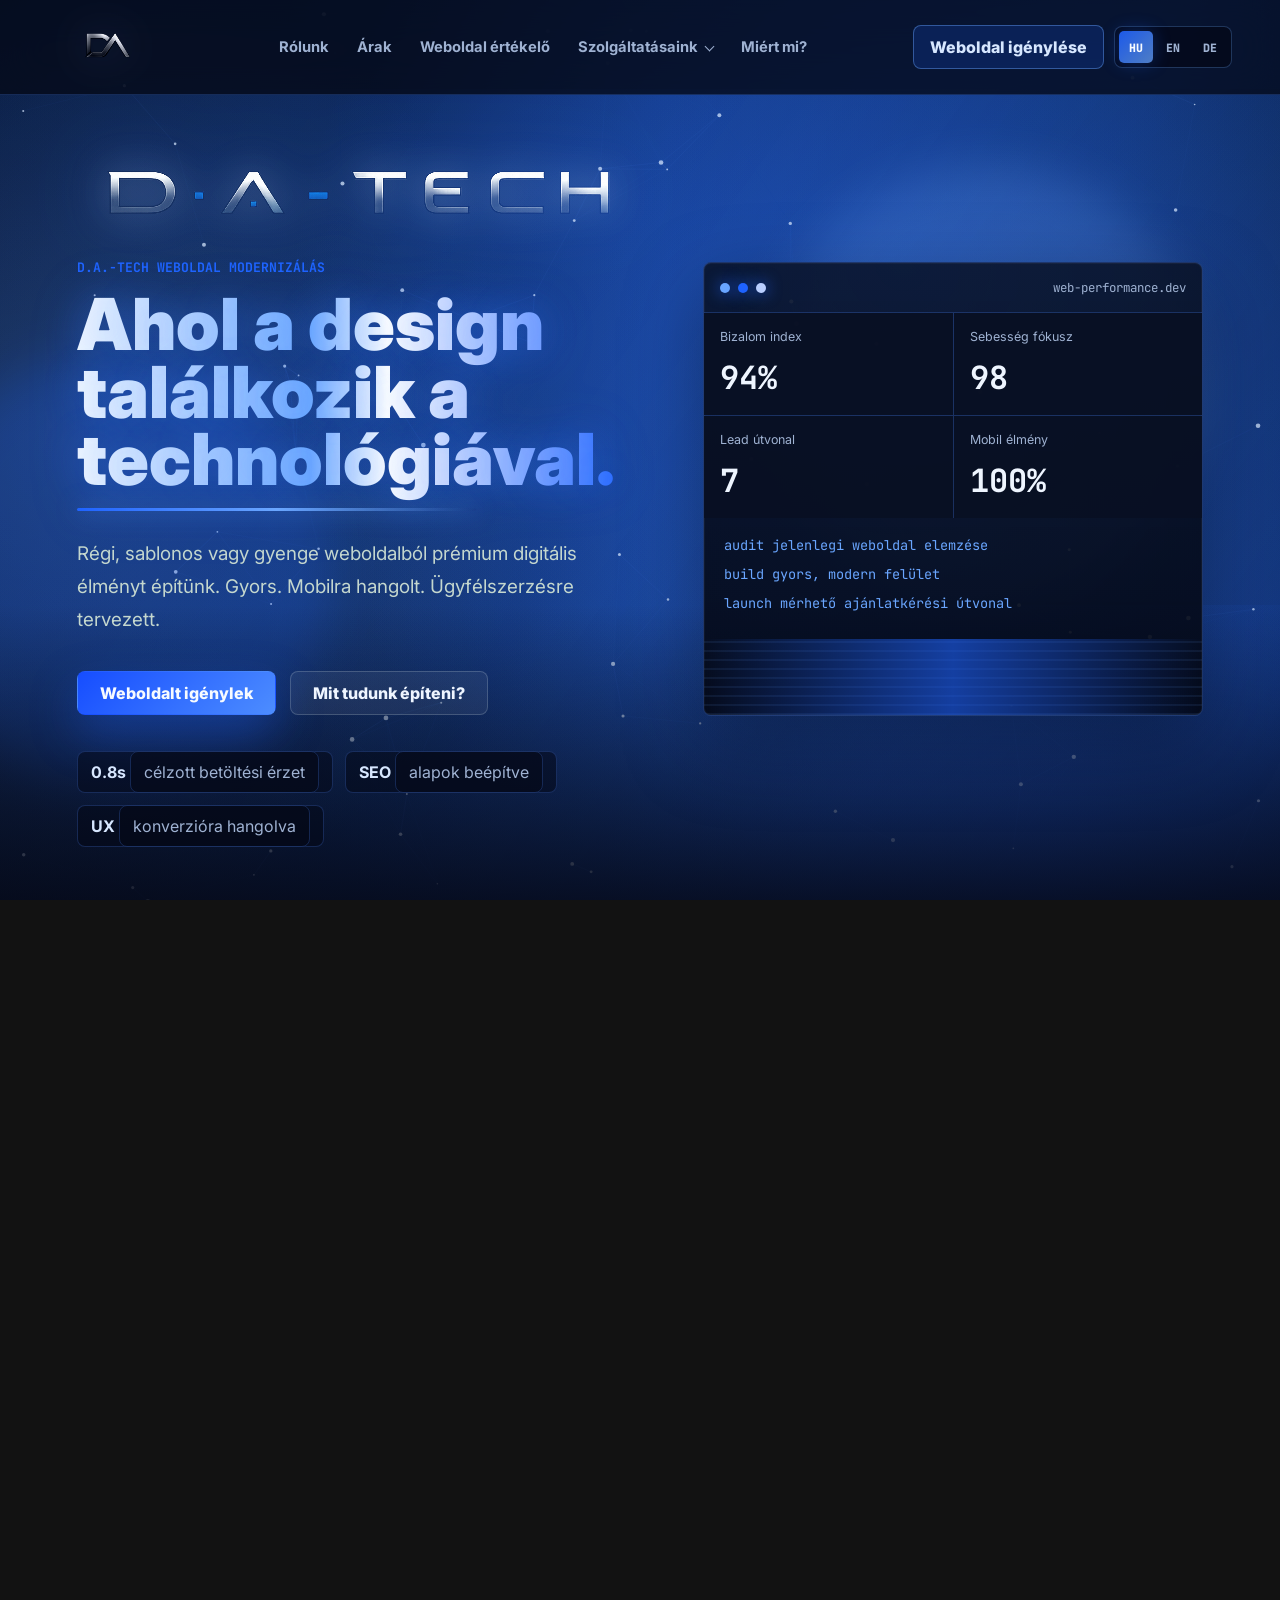
==== index.html @ 9eb587f0 "Reset mobile scroll after intro" ====
<!doctype html>
<html lang="hu">
  <head>
    <meta charset="utf-8">
    <meta name="viewport" content="width=device-width, initial-scale=1">
    <title>DA Tech | Modern weboldalak és weboldal modernizálás</title>
    <meta
      name="description"
      content="DA Tech modern, gyors és meggyőző weboldalakat készít cégeknek, akik több érdeklődőt, jobb megjelenést és erősebb online bizalmat szeretnének."
    >
    <link rel="icon" type="image/png" sizes="256x256" href="assets/favicon-256.png?v=cinematic-intro-94">
    <link rel="shortcut icon" type="image/png" href="assets/favicon-256.png?v=cinematic-intro-94">
    <link rel="apple-touch-icon" href="assets/apple-touch-icon.png?v=cinematic-intro-94">
    <meta property="og:title" content="D.A.-Tech | Modern weboldalak">
    <meta property="og:description" content="Modern weboldalak és weboldal-modernizálás cégeknek, akik több ügyfelet akarnak az első benyomásból.">
    <meta property="og:image" content="https://da-technology.eu/assets/da-tech-wordmark-wide.png">
    <meta property="og:type" content="website">
    <meta property="og:url" content="https://da-technology.eu/">
    <meta name="twitter:card" content="summary_large_image">
    <meta name="twitter:title" content="D.A.-Tech | Modern weboldalak">
    <meta name="twitter:description" content="Modern weboldalak és weboldal-modernizálás cégeknek, akik több ügyfelet akarnak az első benyomásból.">
    <meta name="twitter:image" content="https://da-technology.eu/assets/da-tech-wordmark-wide.png">
    <link rel="canonical" href="https://da-technology.eu/">
    <link rel="alternate" hreflang="hu" href="https://da-technology.eu/">
    <link rel="alternate" hreflang="en" href="https://da-technology.eu/">
    <link rel="alternate" hreflang="de" href="https://da-technology.eu/">
    <meta name="theme-color" content="#050816">
    <link rel="preload" as="image" href="assets/da-tech-logo-nav.png">
    <link rel="preload" as="image" href="assets/da-tech-wordmark-cropped.png">
    <script type="application/ld+json">
      {
        "@context": "https://schema.org",
        "@type": "ProfessionalService",
        "name": "D.A.-Tech",
        "legalName": "D. A.-Tech 2003 Kereskedelmi és Szolgáltató Korlátolt Felelősségű Társaság",
        "alternateName": "D. A.-Tech 2003 Kft.",
        "url": "https://da-technology.eu/",
        "logo": "https://da-technology.eu/assets/da-tech-wordmark-wide.png",
        "image": "https://da-technology.eu/assets/da-tech-wordmark-wide.png",
        "foundingDate": "2003",
        "taxID": "13192093-2-08",
        "address": {
          "@type": "PostalAddress",
          "streetAddress": "Kálvária utca 1-3.",
          "postalCode": "9024",
          "addressLocality": "Győr",
          "addressCountry": "HU"
        },
        "areaServed": ["Hungary", "Germany", "European Union"],
        "email": "hello@da-technology.eu",
        "description": "Modern weboldal készítés, weboldal modernizálás és konverzióra hangolt digitális felületek.",
        "sameAs": ["https://github.com/Androw96/DA-Tech"]
      }
    </script>
    <script>
      (() => {
        try {
          if ("scrollRestoration" in window.history) {
            window.history.scrollRestoration = "manual";
          }
          const params = new URLSearchParams(window.location.search);
          const shouldSkipIntro = params.has("skipIntro")
            || window.location.hash === "#top"
            || window.sessionStorage.getItem("daTechIntroSeen") === "1";

          if (shouldSkipIntro) {
            document.documentElement.classList.add("skip-intro");
            window.sessionStorage.setItem("daTechIntroSeen", "1");
          } else {
            document.documentElement.classList.add("intro-pending");
            window.sessionStorage.setItem("daTechIntroSeen", "1");
            window.scrollTo(0, 0);
          }
        } catch {
          document.documentElement.classList.add("skip-intro");
        }
      })();
    </script>
    <link rel="preconnect" href="https://fonts.googleapis.com">
    <link rel="preconnect" href="https://fonts.gstatic.com" crossorigin>
    <link href="https://fonts.googleapis.com/css2?family=Inter:wght@400;500;600;700;800;900&family=JetBrains+Mono:wght@500;700&display=swap" rel="stylesheet">
    <link rel="stylesheet" href="styles.css?v=cinematic-intro-94">
  </head>
  <body class="home-page">
    <div class="noise" aria-hidden="true"></div>
    <section class="pre-index-intro" aria-label="DA Tech weboldal modernizálás intro">
      <div class="intro-showcase pre-index-card" aria-label="Basic WordPress oldal futurisztikus weboldallá alakul">
        <div class="intro-copy">
          <span>Pre-index: weboldal modernizálás élőben</span>
          <strong>Basic WordPress sablonból futurisztikus, ügyfélszerző DA Tech oldal.</strong>
        </div>
        <div class="transform-demo intro-transform">
          <div class="transform-labels">
            <span>Basic WordPress sablon</span>
            <span>Futurisztikus DA Tech oldal</span>
          </div>
          <div class="site-morph intro-morph">
            <div class="mock-site template-before" aria-hidden="true">
              <div class="mock-browser">
                <span></span><span></span><span></span>
              </div>
              <div class="wp-logo"></div>
              <div class="wp-menu">
                <span></span><span></span><span></span><span></span>
              </div>
              <div class="wp-hero"></div>
              <div class="wp-modernize-copy">Modernize your Website!</div>
              <div class="wp-title"></div>
              <div class="wp-copy short"></div>
              <div class="wp-copy"></div>
              <div class="wp-grid">
                <span></span><span></span><span></span>
              </div>
              <div class="wp-sidebar"></div>
            </div>
            <div class="mock-site template-after" aria-hidden="true">
              <div class="mock-browser">
                <span></span><span></span><span></span>
              </div>
              <div class="with-da-tech">With</div>
              <img class="transformed-wordmark" src="assets/da-tech-wordmark-cropped.png" width="1040" height="190" alt="" decoding="async">
              <div class="modern-nav"></div>
              <div class="modern-hero">
                <span></span>
                <strong></strong>
                <em></em>
              </div>
              <div class="modern-orb"></div>
              <div class="modern-card card-a"></div>
              <div class="modern-card card-b"></div>
              <div class="modern-card card-c"></div>
              <div class="modern-grid-lines"></div>
            </div>
            <div class="morph-sweep" aria-hidden="true"></div>
          </div>
        </div>
      </div>
    </section>
    <header class="site-header">
      <a class="brand" href="index.html?skipIntro=1" aria-label="DA Tech kezdőlap">
        <img class="brand-logo" src="assets/da-tech-logo-nav.png" width="256" height="256" alt="DA Tech" fetchpriority="high" decoding="async">
      </a>
      <button class="mobile-menu-toggle" type="button" aria-label="Menü megnyitása" aria-expanded="false">
        <span></span>
        <span></span>
        <span></span>
      </button>
      <nav class="nav" aria-label="Fő navigáció">
        <a href="about.html" data-i18n="nav.about">Rólunk</a>
        <a href="prices.html" data-i18n="nav.prices">Árak</a><a href="audit.html" data-i18n="nav.audit">Weboldal értékelő</a>
        <div class="nav-menu">
          <button class="nav-menu-button" type="button" data-i18n="nav.methods">Szolgáltatásaink</button>
          <div class="nav-dropdown">
            <a href="weboldal-keszites.html" data-i18n="nav.methodBuild">Weboldal készítés</a>
            <a href="weboldal-modernizalas.html" data-i18n="nav.methodExtravagant">Weboldal modernizálás</a>
            <a href="extra-megoldasok.html" data-i18n="nav.methodProcess">Extravagáns megoldások</a>
          </div>
        </div>
        <a href="why-us.html" data-i18n="nav.why">Miért mi?</a>
      </nav>
      <div class="header-actions">
        <a class="nav-cta" href="contact.html" data-i18n="nav.cta">Weboldal igénylése</a>
        <div class="language-switcher" aria-label="Nyelv választás">
          <button class="lang-option active" type="button" data-lang="hu">HU</button>
          <button class="lang-option" type="button" data-lang="en">EN</button>
          <button class="lang-option" type="button" data-lang="de">DE</button>
        </div>
      </div>
    </header>

    <main id="top">
      <section class="hero" aria-labelledby="hero-title">
        <canvas id="heroCanvas" aria-hidden="true"></canvas>
        <div class="hero-glow hero-glow-one" aria-hidden="true"></div>
        <div class="hero-glow hero-glow-two" aria-hidden="true"></div>
        <div class="hero-content">
          <img class="home-wordmark" src="assets/da-tech-wordmark-cropped.png" width="1040" height="190" alt="D.A.-Tech" fetchpriority="high" decoding="async">
          <p class="eyebrow" data-i18n="hero.eyebrow">D.A.-Tech weboldal modernizálás</p>
          <h1 id="hero-title" class="home-slogan" data-i18n="hero.title">Ahol a design találkozik a technológiával.</h1>
          <p class="hero-lead" data-i18n="hero.lead">
            Régi, sablonos vagy gyenge weboldalból prémium digitális élményt építünk. Gyors. Mobilra hangolt. Ügyfélszerzésre tervezett.
          </p>
          <div class="hero-actions">
            <a class="button button-primary" href="contact.html" data-i18n="hero.primary">Weboldalt igénylek</a>
            <a class="button button-secondary" href="services.html" data-i18n="hero.secondary">Mit tudunk építeni?</a>
          </div>
          <div class="signal-row" aria-label="DA Tech fő előnyei">
            <span><strong>0.8s</strong> <span data-i18n="hero.signalSpeed">célzott betöltési érzet</span></span>
            <span><strong>SEO</strong> <span data-i18n="hero.signalSeo">alapok beépítve</span></span>
            <span><strong>UX</strong> <span data-i18n="hero.signalUx">konverzióra hangolva</span></span>
          </div>
        </div>
        <aside class="hero-panel" aria-label="DA Tech élő projekt panel">
          <div class="panel-top">
            <span class="panel-dot"></span>
            <span class="panel-dot"></span>
            <span class="panel-dot"></span>
            <span class="panel-title">web-performance.dev</span>
          </div>
          <div class="metric-grid">
            <div>
              <span class="metric-label" data-i18n="metrics.trust">Bizalom index</span>
              <strong data-count="94">94%</strong>
            </div>
            <div>
              <span class="metric-label" data-i18n="metrics.speed">Sebesség fókusz</span>
              <strong data-count="98">98</strong>
            </div>
            <div>
              <span class="metric-label" data-i18n="metrics.lead">Lead útvonal</span>
              <strong data-count="7">7</strong>
            </div>
            <div>
              <span class="metric-label" data-i18n="metrics.mobile">Mobil élmény</span>
              <strong data-count="100">100%</strong>
            </div>
          </div>
          <div class="terminal" aria-label="Webfejlesztési státusz">
            <p><span>audit</span> <span data-i18n="terminal.audit">jelenlegi weboldal elemzése</span></p>
            <p><span>build</span> <span data-i18n="terminal.build">gyors, modern felület</span></p>
            <p><span>launch</span> <span data-i18n="terminal.launch">mérhető ajánlatkérési útvonal</span></p>
          </div>
          <div class="scanner" aria-hidden="true"></div>
        </aside>
      </section>

      <section class="marquee" aria-label="DA Tech fókuszterületek">
        <div class="marquee-track">
          <span data-i18n="marquee.development">webfejlesztés</span>
          <span data-i18n="marquee.modernization">modernizálás</span>
          <span data-i18n="marquee.conversion">konverzió</span>
          <span data-i18n="marquee.responsive">reszponzív design</span>
          <span data-i18n="marquee.speed">sebesség</span>
          <span data-i18n="marquee.requests">automatizált ajánlatkérés</span>
          <span data-i18n="marquee.seo">SEO alapok</span>
          <span data-i18n="marquee.brand">brand élmény</span>
        </div>
      </section>

      <section id="services" class="section services services-featured">
        <div class="section-heading service-intro">
          <p class="eyebrow" data-i18n="services.eyebrow">Szolgáltatások</p>
        </div>
        <div class="service-grid">
          <article class="service-card">
            <span class="service-icon service-icon-screen" aria-hidden="true"></span>
            <h3 data-i18n="services.card1Title">Weboldal készítés</h3>
            <p data-i18n="services.card1Text">Modern, gyors, sallangmentes céges weboldalak és landing oldalak, amelyek telefonon is prémium első benyomást adnak.</p>
            <a href="weboldal-keszites.html" class="service-link" data-i18n="services.card1Link">Weboldal készítés részletei</a>
          </article>
          <article class="service-card">
            <span class="service-icon service-icon-refresh" aria-hidden="true"></span>
            <h3 data-i18n="services.card2Title">Weboldal modernizálás</h3>
            <p data-i18n="services.card2Text">Régi, sablonos vagy széteső oldalból átlátható, mobilbarát, bizalomépítő felületet készítünk.</p>
            <a href="weboldal-modernizalas.html" class="service-link" data-i18n="services.card2Link">Modernizálás részletei</a>
          </article>
          <article class="service-card">
            <span class="service-icon service-icon-pin" aria-hidden="true"></span>
            <h3 data-i18n="services.card3Title">Extravagáns webes megoldások</h3>
            <p data-i18n="services.card3Text">Animált intro, before/after élmény, audit modul, mikrointerakciók és olyan részletek, amelyek miatt a márka emlékezetes marad.</p>
            <a href="extra-megoldasok.html" class="service-link" data-i18n="services.card3Link">Extra megoldások részletei</a>
          </article>
        </div>
        <div class="service-help">
          <h3 data-i18n="services.helpTitle">Nem tudod, melyikre van szükséged?</h3>
          <p data-i18n="services.helpText">A legtöbb projekt kombináció: új első képernyő, mobilos rendbetétel, ajánlatkérési útvonal és egy kis extra wow-faktor. Írd meg, hol tartasz most, és javaslunk egy tiszta irányt.</p>
          <a href="contact.html" data-i18n="services.helpLink">Kérek javaslatot</a>
        </div>
      </section>

      <section class="section audit-lab audit-empty reveal-on-scroll" aria-labelledby="audit-title">
        <div class="section-heading">
          <p class="eyebrow" data-i18n="audit.eyebrow">Weboldal értékelő</p>
          <h2 id="audit-title" data-i18n="audit.title">Kiértékeljük a weboldaladat!</h2>
        </div>
        <div class="audit-shell">
          <div class="audit-input-panel">
            <label for="auditUrl" data-i18n="audit.label">Weboldalad címe</label>
            <div class="audit-controls">
              <input id="auditUrl" type="url" placeholder="https://ceged.hu" data-i18n-placeholder="audit.placeholder">
              <button class="button button-primary" type="button" id="auditButton" data-i18n="audit.button">Értékelés indítása</button>
            </div>
            <p data-i18n="audit.note">Az értékelő élő PageSpeed/Lighthouse mobilmérést kér le: teljesítmény, SEO, technikai bizalom és mobilélmény alapján.</p>
            <p class="legal-microcopy" data-i18n="audit.disclaimer">Élő külső mérés alapján készül; ha a mérés nem elérhető, URL-alapú fallback elemzést mutat.</p>
            <div class="audit-insights audit-weaknesses">
              <strong data-i18n="audit.weaknessesTitle">Gyengeségek</strong>
              <ul id="auditInsights">
                <li data-i18n="audit.defaultInsight1">Nincs kritikus gyengeség: a saját oldal modernizálási történetet, bizalmat és ajánlatkérési útvonalat is ad.</li>
                <li data-i18n="audit.defaultInsight2">Nincs kritikus gyengeség: a reszponzív nézetek, nyelvváltás és animált elemek együtt prémium élményt adnak.</li>
                <li data-i18n="audit.defaultInsight3">Nincs kritikus gyengeség: az értékelő, before/after blokk és weboldal igénylés flow együtt konverziós útvonalat alkot.</li>
              </ul>
            </div>
            <div class="audit-recommendations audit-improvements">
              <strong data-i18n="audit.improvementsTitle">Fejlesztési lehetőségek</strong>
              <ol id="auditRecommendations">
                <li data-i18n="audit.defaultSuggestion1">További finomításként később valós ügyfélreferenciákkal lehet még erősebbé tenni.</li>
                <li data-i18n="audit.defaultSuggestion2">További finomításként éles domainen mérhető analitika és konverziókövetés kapcsolható rá.</li>
                <li data-i18n="audit.defaultSuggestion3">További finomításként az értékelő később backenddel valós HTML elemzéssé bővíthető.</li>
              </ol>
            </div>
          </div>
          <div class="audit-result" aria-live="polite">
            <div class="audit-score"><span id="auditScore">100</span><small>/100</small></div>
            <div class="audit-diagnostics" id="auditDiagnostics" hidden></div>
            <div class="audit-reasons">
              <strong data-i18n="audit.reasonsTitle">Pontozás indoklása</strong>
              <ul id="auditReasons">
                <li data-i18n="audit.defaultReason1">Design 100: erős D.A.-Tech brand, futurisztikus intro és prémium kék vizuális rendszer.</li>
                <li data-i18n="audit.defaultReason2">Sebesség 100: statikus, könnyű frontend, cache-bumpolt assetek és gyors első képernyő.</li>
                <li data-i18n="audit.defaultReason3">Bizalom 100: többnyelvű tartalom, rólunk oldal, bizalmi rendszer és világos szolgáltatás struktúra.</li>
                <li data-i18n="audit.defaultReason4">Mobil 100: dedikált mobil és landscape szabályok, reszponzív CTA-k és stabil intro elrendezés.</li>
              </ul>
            </div>
            <div class="audit-bars">
              <span data-audit-bar="design" style="--value: 100%"><strong data-i18n="audit.design">Design</strong><em>100</em></span>
              <span data-audit-bar="speed" style="--value: 100%"><strong data-i18n="audit.speed">Sebesség</strong><em>100</em></span>
              <span data-audit-bar="trust" style="--value: 100%"><strong data-i18n="audit.trust">Bizalom</strong><em>100</em></span>
              <span data-audit-bar="mobile" style="--value: 100%"><strong data-i18n="audit.mobile">Mobil</strong><em>100</em></span>
            </div>
            <p id="auditSummary" data-i18n="audit.summary">DA Tech saját oldal értékelése: 100/100. A felület prémium, mobilra hangolt és konverzióra épített.</p>
          </div>
        </div>
      </section>

      <section class="section case-studies reveal-on-scroll" aria-labelledby="cases-title">
        <div class="section-heading">
          <p class="eyebrow" data-i18n="cases.eyebrow">Demo transformation</p>
          <h2 id="cases-title" data-i18n="cases.title">Nem több szöveg. Jobb első benyomás.</h2>
        </div>
        <div class="case-grid">
          <article class="case-card">
            <span data-i18n="cases.card1Tag">Régi céges oldal</span>
            <h3 data-i18n="cases.card1Title">Régi hatásból prémium belépő.</h3>
            <p data-i18n="cases.card1Text">Egyértelmű ajánlat, gyors kapcsolat, mobil-first szerkezet.</p>
            <strong>+68% <small data-i18n="cases.metricTrust">erősebb bizalmi érzet</small></strong>
          </article>
          <article class="case-card">
            <span data-i18n="cases.card2Tag">Landing page</span>
            <h3 data-i18n="cases.card2Title">Szétszórt üzenetből tiszta CTA.</h3>
            <p data-i18n="cases.card2Text">A látogató nem bolyong: lát, ért, kattint.</p>
            <strong>3x <small data-i18n="cases.metricPath">tisztább döntési út</small></strong>
          </article>
          <article class="case-card">
            <span data-i18n="cases.card3Tag">Weboldal modernizálás</span>
            <h3 data-i18n="cases.card3Title">Sablonból emlékezetes élmény.</h3>
            <p data-i18n="cases.card3Text">Before/after, neon tech hangulat, gyors mobil élmény.</p>
            <strong>100 <small data-i18n="cases.metricMobile">mobil audit célpont</small></strong>
          </article>
        </div>
      </section>

      <section id="proof" class="section proof">
        <div class="proof-copy">
          <p class="eyebrow" data-i18n="proof.eyebrow">Miért a D.A.-Tech?</p>
          <h2 data-i18n="proof.title">Számunkra nincs lehetetlen.</h2>
          <p data-i18n="proof.text">
            Ha az ötlet üzletileg értékes, megkeressük hozzá a megoldást: designban, technológiában és ügyfélszerző útvonalban is.
          </p>
        </div>
        <div class="proof-stack">
          <div class="proof-item">
            <strong data-i18n="proof.item1Title">Stratégiai design</strong>
            <span data-i18n="proof.item1Text">A figyelmet oda vezetjük, ahol döntés születik.</span>
          </div>
          <div class="proof-item">
            <strong data-i18n="proof.item2Title">Modern technikai alap</strong>
            <span data-i18n="proof.item2Text">Gyors, reszponzív, keresőbarát alap.</span>
          </div>
          <div class="proof-item">
            <strong data-i18n="proof.item3Title">Prémium érzés</strong>
            <span data-i18n="proof.item3Text">Animáció, tér és fókusz, ami drágábbnak érződik.</span>
          </div>
        </div>
      </section>

      <section class="section trust-system reveal-on-scroll" aria-labelledby="trust-title">
        <div class="section-heading">
          <p class="eyebrow" data-i18n="trust.eyebrow">Bizalmi rendszer</p>
          <h2 id="trust-title" data-i18n="trust.title">Bizalom gyorsan, felesleges magyarázkodás nélkül.</h2>
        </div>
        <div class="trust-grid">
          <div><strong>01</strong><span data-i18n="trust.item1">Átlátható folyamat és mérföldkövek.</span></div>
          <div><strong>02</strong><span data-i18n="trust.item2">Mobil-first megjelenés minden képernyőre.</span></div>
          <div><strong>03</strong><span data-i18n="trust.item3">SEO és sebesség alapok már induláskor.</span></div>
          <div><strong>04</strong><span data-i18n="trust.item4">Átadás után is továbbfejleszthető rendszer.</span></div>
        </div>
        <div class="trust-note">
          <span data-i18n="trust.note1">Nem tűnünk el átadás után.</span>
          <span data-i18n="trust.note2">Mobilon kezdjük a gondolkodást.</span>
          <span data-i18n="trust.note3">Nem sablont kapsz, hanem üzleti célt kiszolgáló oldalt.</span>
        </div>
        <div class="credibility-grid">
          <article>
            <span data-i18n="trust.legalKicker">Céges háttér</span>
            <strong>D. A.-Tech 2003 Kft.</strong>
            <p data-i18n="trust.legalText">2003 óta működő magyar vállalkozás, győri székhellyel és ellenőrizhető cégadatokkal.</p>
          </article>
          <article>
            <span data-i18n="trust.processKicker">Ajánlat után</span>
            <strong data-i18n="trust.processTitle">24 órán belüli irány</strong>
            <p data-i18n="trust.processText">Nem kötelező erejű ajánlatot adunk: először megértjük, mire kell dolgoznia a weboldalnak.</p>
          </article>
          <article>
            <span data-i18n="trust.techKicker">Mérhető alapok</span>
            <strong data-i18n="trust.techTitle">HTTPS, mobil, SEO alap</strong>
            <p data-i18n="trust.techText">Gyors statikus felépítés, többnyelvű tartalom, jogi oldalak és tiszta ajánlatkérési útvonal.</p>
          </article>
        </div>
      </section>

      <section id="showcase" class="section showcase" aria-labelledby="showcase-title">
        <div class="section-heading">
          <p class="eyebrow" data-i18n="showcase.eyebrow">Extravagáns megoldások</p>
          <h2 id="showcase-title" data-i18n="showcase.title">Mozgás, fény, interakció. Csak ott, ahol számít.</h2>
        </div>
        <div class="showcase-grid">
          <article>
            <div class="visual visual-orbit" aria-hidden="true">
              <span></span><span></span><span></span>
            </div>
            <h3 data-i18n="showcase.card1Title">Élő tech háttér</h3>
            <p data-i18n="showcase.card1Text">Az első másodpercben tech szakértelmet sugall.</p>
          </article>
          <article>
            <div class="visual visual-bars" aria-hidden="true">
              <span></span><span></span><span></span><span></span>
            </div>
            <h3 data-i18n="showcase.card2Title">Konverziós modulok</h3>
            <p data-i18n="showcase.card2Text">Gyorsan mutatják, miért érdemes ajánlatot kérni.</p>
          </article>
          <article>
            <div class="visual visual-code" aria-hidden="true">
              <span>&lt;modernize /&gt;</span>
              <span>speed: excellent;</span>
              <span>trust: online;</span>
            </div>
            <h3 data-i18n="showcase.card3Title">Fejlesztői minőség</h3>
            <p data-i18n="showcase.card3Text">Gyors működés, tiszta struktúra, nem egyszer használatos show.</p>
          </article>
          <article>
            <div class="visual visual-logo-reveal" aria-hidden="true">
              <strong data-i18n="showcase.card4Logo">A Logód</strong>
              <span></span>
              <span></span>
            </div>
            <h3 data-i18n="showcase.card4Title">Logó reveal élmény</h3>
            <p data-i18n="showcase.card4Text">A márka nem csak megjelenik: fényből, mozgásból és fókuszból épül fel, hogy emlékezzenek rá.</p>
          </article>
        </div>
      </section>

      <section id="process" class="section process">
        <div class="section-heading">
          <p class="eyebrow" data-i18n="process.eyebrow">Így dolgozunk</p>
          <h2 data-i18n="process.title">Négy lépés. Nincs ködösítés.</h2>
        </div>
        <div class="timeline">
          <div class="timeline-item">
            <span>01</span>
            <h3 data-i18n="process.step1Title">Audit és cél</h3>
            <p data-i18n="process.step1Text">Mi nem működik, és milyen eredményt kell hoznia?</p>
          </div>
          <div class="timeline-item">
            <span>02</span>
            <h3 data-i18n="process.step2Title">Design irány</h3>
            <p data-i18n="process.step2Text">Első benyomás, üzenet, vizuális irány, CTA.</p>
          </div>
          <div class="timeline-item">
            <span>03</span>
            <h3 data-i18n="process.step3Title">Fejlesztés</h3>
            <p data-i18n="process.step3Text">Gyors, modern, mobilbarát felület, extra funkciókkal.</p>
          </div>
          <div class="timeline-item">
            <span>04</span>
            <h3 data-i18n="process.step4Title">Finomhangolás</h3>
            <p data-i18n="process.step4Text">Ritmus, sebesség, mobilnézet, ajánlatkérési út.</p>
          </div>
        </div>
      </section>

      <section class="section packages reveal-on-scroll" aria-labelledby="packages-title">
        <div class="section-heading">
          <p class="eyebrow" data-i18n="packages.eyebrow">Ajánlati irányok</p>
          <h2 id="packages-title" data-i18n="packages.title">Három indulási irány. Mind konverzióra építve.</h2>
        </div>
        <div class="package-grid">
          <article>
            <span>Start</span>
            <h3 data-i18n="packages.startTitle">Gyors, modern jelenlét</h3>
            <p data-i18n="packages.startText">Landing page vagy egyszerű céges oldal erős első benyomással.</p>
            <ul>
              <li data-i18n="packages.startPoint1">1 oldalas prémium struktúra</li>
              <li data-i18n="packages.startPoint2">Mobil-first megjelenés</li>
              <li data-i18n="packages.startPoint3">Ajánlatkérési CTA útvonal</li>
            </ul>
            <a href="contact.html" data-i18n="packages.cta">Ezt kérem</a>
          </article>
          <article class="featured">
            <span>Modernize</span>
            <h3 data-i18n="packages.modernTitle">Régi oldalból prémium felület</h3>
            <p data-i18n="packages.modernText">A régi oldal megtartja a lényeget, de új élményt kap.</p>
            <ul>
              <li data-i18n="packages.modernPoint1">Before/after modernizálási audit</li>
              <li data-i18n="packages.modernPoint2">Új első képernyő és szolgáltatás logika</li>
              <li data-i18n="packages.modernPoint3">Sebesség, bizalom és mobil élmény fókusz</li>
            </ul>
            <a href="contact.html" data-i18n="packages.cta">Ezt kérem</a>
          </article>
          <article>
            <span>Premium Build</span>
            <h3 data-i18n="packages.premiumTitle">Teljes digitális élmény</h3>
            <p data-i18n="packages.premiumText">Egyedi többoldalas weboldal, prémium interakciókkal és brand rendszerrel.</p>
            <ul>
              <li data-i18n="packages.premiumPoint1">Többoldalas céges rendszer</li>
              <li data-i18n="packages.premiumPoint2">Extravagáns animációk és audit modulok</li>
              <li data-i18n="packages.premiumPoint3">Többnyelvű, skálázható tartalom</li>
            </ul>
            <a href="contact.html" data-i18n="packages.cta">Ezt kérem</a>
          </article>
        </div>
      </section>

      <section id="contact" class="section contact">
        <div class="contact-copy">
          <p class="eyebrow" data-i18n="contact.eyebrow">Indítsuk el</p>
          <h2 data-i18n="contact.title">Készen állsz egy weboldalra, ami végre komolyan képviseli a céged?</h2>
          <p data-i18n="contact.text">
            Írd meg pár mondatban, mit szeretnél. Mi visszajövünk egy tiszta iránnyal.
          </p>
          <div class="contact-trust-panel">
            <strong data-i18n="contact.trustTitle">Díjmentes, kötelezettség nélküli első válasz.</strong>
            <span data-i18n="contact.trustText">Ha az űrlap technikai okból nem menne át, írj közvetlenül: hello@da-technology.eu</span>
          </div>
        </div>
        <form class="contact-form request-flow request-flow-direct">
          <div class="flow-panel active">
            <label>
              <span data-i18n="form.project">Mire van szükséged?</span>
              <select name="project">
                <option data-i18n="form.optionNew">Új weboldal</option>
                <option data-i18n="form.optionModern">Weboldal modernizálás</option>
                <option data-i18n="form.optionLanding">Landing page</option>
                <option data-i18n="form.optionAdvice">Nem tudom, kérek tanácsot</option>
              </select>
            </label>
          </div>
          <div class="flow-panel active">
            <label>
              <span data-i18n="form.message">Röviden a projektről</span>
              <textarea name="message" rows="4" placeholder="Mi a cél, mi nem működik most, milyen hatást szeretnél?" data-i18n-placeholder="form.messagePlaceholder"></textarea>
            </label>
          </div>
          <div class="flow-panel active">
            <label>
              <span data-i18n="form.name">Név</span>
              <input type="text" name="name" placeholder="Név vagy cégnév" data-i18n-placeholder="form.namePlaceholder">
            </label>
            <label>
              <span data-i18n="form.email">E-mail</span>
              <input type="email" name="email" placeholder="hello@ceged.hu" data-i18n-placeholder="form.emailPlaceholder">
            </label>
            <label class="consent-check">
              <input type="checkbox" name="privacyConsent">
              <span>
                <span data-i18n="form.privacyConsent">Elfogadom az adatkezelési tájékoztatót, és hozzájárulok, hogy a DA Tech az ajánlatkérésemre válaszoljon.</span>
                <a href="privacy.html" data-i18n="form.privacyLink">Adatkezelési tájékoztató</a>
              </span>
            </label>
          </div>
          <div class="flow-summary">
            <strong data-i18n="flow.summaryTitle">DA Tech javaslat</strong>
            <span id="flowRecommendation" data-i18n="flow.summaryText">Modernizálási audit, prémium első képernyő és mobil-first konverziós útvonal.</span>
          </div>
          <p class="legal-microcopy" data-i18n="form.privacyMicrocopy">Az adatokat csak az ajánlatkérés megválaszolására használjuk. Marketing emailt külön hozzájárulás nélkül nem küldünk.</p>
          <p class="form-status" id="formStatus" aria-live="polite"></p>
          <div class="flow-actions">
            <button class="button button-primary" type="button" id="flowNext" data-i18n="flow.send">Ajánlatkérés küldése</button>
          </div>
        </form>
      </section>
    </main>

    <footer class="footer">
      <span>© 2026 D.A.-Tech</span>
      <span data-i18n="footer.tagline">Modern weboldalak és weboldal modernizálás</span>
      <nav class="footer-links" aria-label="Jogi linkek">
        <a href="privacy.html" data-i18n="footer.privacy">Adatkezelés</a>
        <a href="cookies.html" data-i18n="footer.cookies">Cookie-k</a>
        <a href="impressum.html" data-i18n="footer.impressum">Impresszum</a>
        <a href="terms.html" data-i18n="footer.terms">Szolgáltatási feltételek</a>
      </nav>
      <span>hello@da-technology.eu</span>
    </footer>

    <div class="cookie-banner" id="cookieBanner" role="dialog" aria-live="polite" aria-label="Cookie tájékoztató">
      <div>
        <strong data-i18n="cookie.title">Adatvédelem és cookie-k</strong>
        <p data-i18n="cookie.text">Jelenleg csak működéshez szükséges tárolást használunk. Analitika vagy marketing cookie csak külön hozzájárulás után kerülhetne be.</p>
      </div>
      <div class="cookie-actions">
        <button class="button button-secondary" type="button" data-cookie-choice="reject" data-i18n="cookie.reject">Elutasítom</button>
        <button class="button button-primary" type="button" data-cookie-choice="accept" data-i18n="cookie.accept">Elfogadom</button>
      </div>
    </div>

    <script src="script.js?v=cinematic-intro-94" defer></script>
  </body>
</html>
---- styles.css ----
:root {
  color-scheme: dark;
  --bg: #050816;
  --panel: rgba(9, 18, 38, 0.8);
  --panel-solid: #091226;
  --text: #eef5ff;
  --muted: #9fb2d2;
  --line: rgba(76, 134, 255, 0.24);
  --accent: #1f63ff;
  --accent-strong: #6aa6ff;
  --accent-hot: #d7e7ff;
  --shadow: rgba(31, 99, 255, 0.28);
  --max: 1180px;
  --radius: 8px;
}

* {
  box-sizing: border-box;
}

html {
  scroll-behavior: smooth;
}

body {
  margin: 0;
  min-height: 100vh;
  background:
    radial-gradient(circle at 78% 12%, rgba(31, 99, 255, 0.3), transparent 31rem),
    radial-gradient(circle at 16% 30%, rgba(68, 117, 255, 0.16), transparent 24rem),
    linear-gradient(180deg, #050816 0%, #08142b 48%, #030611 100%);
  color: var(--text);
  font-family: Inter, system-ui, -apple-system, BlinkMacSystemFont, "Segoe UI", sans-serif;
  overflow-x: hidden;
}

body.home-page {
  background:
    radial-gradient(circle at 72% 28%, rgba(31, 99, 255, 0.32), transparent 36rem),
    radial-gradient(circle at 96% 72%, rgba(31, 99, 255, 0.48), transparent 34rem),
    radial-gradient(circle at 4% 52%, rgba(106, 166, 255, 0.2), transparent 30rem),
    linear-gradient(112deg, #06132d 0%, #0a2556 48%, #0b2f72 72%, #071a42 100%);
}

body.home-page::before {
  content: "";
  position: fixed;
  inset: 0;
  z-index: -5;
  pointer-events: none;
  background:
    linear-gradient(90deg, rgba(2, 7, 19, 0.02), rgba(31, 99, 255, 0.18) 58%, rgba(10, 37, 86, 0.55)),
    radial-gradient(circle at 75% 50%, rgba(106, 166, 255, 0.18), transparent 45rem);
}

html.intro-pending,
html.intro-pending body {
  height: 100%;
  overflow: hidden;
  overscroll-behavior: none;
}

a {
  color: inherit;
  text-decoration: none;
}

button,
input,
select,
textarea {
  font: inherit;
}

.noise {
  position: fixed;
  inset: 0;
  z-index: -1;
  pointer-events: none;
  opacity: 0.32;
  background-image:
    linear-gradient(rgba(255, 255, 255, 0.035) 1px, transparent 1px),
    linear-gradient(90deg, rgba(255, 255, 255, 0.03) 1px, transparent 1px);
  background-size: 54px 54px;
  mask-image: linear-gradient(to bottom, black, transparent 85%);
}

.site-header {
  position: fixed;
  top: 0;
  left: 0;
  right: 0;
  z-index: 20;
  display: grid;
  grid-template-columns: auto minmax(0, 1fr) auto;
  gap: 24px;
  align-items: center;
  padding: 14px clamp(18px, 4vw, 48px);
  border-bottom: 1px solid var(--line);
  background: rgba(5, 8, 22, 0.76);
  backdrop-filter: blur(20px);
}

.pre-index-intro {
  position: fixed;
  inset: 0;
  z-index: 80;
  display: grid;
  place-items: center;
  padding: clamp(10px, 2.6vw, 30px);
  background:
    radial-gradient(circle at 74% 42%, rgba(31, 99, 255, 0.34), transparent 25rem),
    radial-gradient(circle at 18% 22%, rgba(106, 166, 255, 0.18), transparent 22rem),
    radial-gradient(circle at 50% 105%, rgba(0, 118, 255, 0.28), transparent 26rem),
    linear-gradient(135deg, rgba(2, 5, 15, 0.98), rgba(5, 12, 31, 0.98));
  animation: preIntroExit 5s ease forwards;
}

.skip-intro .pre-index-intro {
  display: none;
}

.pre-index-intro::before {
  content: "";
  position: absolute;
  inset: 0;
  pointer-events: none;
  background:
    linear-gradient(rgba(76, 134, 255, 0.07) 1px, transparent 1px),
    linear-gradient(90deg, rgba(76, 134, 255, 0.06) 1px, transparent 1px);
  background-size: 58px 58px;
  mask-image: radial-gradient(circle, black, transparent 78%);
  animation: introGridPulse 1.4s ease-in-out infinite alternate;
}

.pre-index-intro::after {
  content: "";
  position: absolute;
  inset: -20%;
  pointer-events: none;
  background:
    conic-gradient(from 210deg at 50% 50%, transparent 0deg, rgba(106, 166, 255, 0.22) 42deg, transparent 92deg),
    radial-gradient(circle at 50% 50%, transparent 42%, rgba(31, 99, 255, 0.16), transparent 62%);
  opacity: 0;
  mix-blend-mode: screen;
  animation: introEnergyBloom 5s ease forwards;
}

.brand {
  display: inline-flex;
  align-items: center;
  min-width: 124px;
  font-weight: 900;
  letter-spacing: 0;
}

.brand-logo {
  display: block;
  width: 118px;
  height: 66px;
  object-fit: contain;
  object-position: center;
  mix-blend-mode: luminosity;
  opacity: 0.94;
  filter: contrast(1.16) brightness(1.08) drop-shadow(0 0 18px rgba(31, 99, 255, 0.34));
}

.mobile-menu-toggle {
  display: none;
  position: relative;
  width: 54px;
  height: 54px;
  align-items: center;
  justify-content: center;
  gap: 4px;
  flex-direction: column;
  overflow: hidden;
  border: 1px solid rgba(106, 166, 255, 0.58);
  border-radius: 14px;
  color: #eef5ff;
  background:
    radial-gradient(circle at 28% 20%, rgba(255, 255, 255, 0.2), transparent 1.2rem),
    linear-gradient(135deg, rgba(10, 22, 58, 0.96), rgba(31, 99, 255, 0.36));
  box-shadow:
    inset 0 0 0 1px rgba(255, 255, 255, 0.08),
    0 0 24px rgba(31, 99, 255, 0.28);
  cursor: pointer;
}

.mobile-menu-toggle::before {
  content: "";
  position: absolute;
  inset: 8px;
  border: 1px solid rgba(238, 245, 255, 0.12);
  border-radius: 10px;
}

.mobile-menu-toggle::after {
  content: "";
  position: absolute;
  width: 72px;
  height: 18px;
  background: linear-gradient(90deg, transparent, rgba(106, 166, 255, 0.34), transparent);
  transform: rotate(-34deg) translateY(-18px);
  transition: transform 240ms ease;
}

.mobile-menu-toggle:hover::after,
.site-header.is-menu-open .mobile-menu-toggle::after {
  transform: rotate(-34deg) translateY(20px);
}

.mobile-menu-toggle span {
  position: relative;
  z-index: 1;
  display: block;
  width: 24px;
  height: 2px;
  border-radius: 999px;
  background: linear-gradient(90deg, #eef5ff, #6aa6ff);
  box-shadow: 0 0 10px rgba(106, 166, 255, 0.56);
  transition: width 180ms ease, transform 180ms ease, opacity 180ms ease;
}

.mobile-menu-toggle span:nth-child(2) {
  width: 16px;
  margin-left: 8px;
}

.site-header.is-menu-open .mobile-menu-toggle span:nth-child(1) {
  transform: translateY(7px) rotate(45deg);
}

.site-header.is-menu-open .mobile-menu-toggle span:nth-child(2) {
  opacity: 0;
}

.site-header.is-menu-open .mobile-menu-toggle span:nth-child(3) {
  transform: translateY(-7px) rotate(-45deg);
}

.nav {
  justify-self: center;
  display: flex;
  align-items: center;
  gap: clamp(12px, 2.2vw, 28px);
  color: var(--muted);
  font-size: 0.92rem;
  font-weight: 700;
}

.nav a,
.nav-menu-button {
  transition: color 180ms ease;
}

.nav a:hover,
.nav-menu-button:hover {
  color: var(--text);
}

.nav-menu {
  position: relative;
  padding: 10px 0;
  margin: -10px 0;
}

.nav-menu::after {
  content: "";
  position: absolute;
  left: -26px;
  right: -26px;
  top: 100%;
  height: 22px;
}

.nav-menu-button {
  border: 0;
  padding: 0;
  color: inherit;
  background: transparent;
  font: inherit;
  cursor: pointer;
}

.nav-menu-button::after {
  content: "";
  display: inline-block;
  width: 6px;
  height: 6px;
  margin-left: 8px;
  border-right: 1px solid currentColor;
  border-bottom: 1px solid currentColor;
  transform: translateY(-2px) rotate(45deg);
}

.nav-dropdown {
  position: absolute;
  left: 0;
  top: 100%;
  z-index: 30;
  display: grid;
  min-width: 250px;
  margin-top: 10px;
  padding: 10px;
  border: 1px solid rgba(106, 166, 255, 0.26);
  border-radius: var(--radius);
  background: rgba(5, 10, 25, 0.96);
  box-shadow: 0 18px 48px rgba(0, 0, 0, 0.34);
  opacity: 0;
  pointer-events: none;
  transform: none;
  transition: none;
}

.nav-dropdown a {
  padding: 10px 12px;
  border-radius: 5px;
  white-space: nowrap;
}

.nav-dropdown a:hover {
  background: rgba(31, 99, 255, 0.16);
}

.nav-menu.is-open .nav-dropdown {
  opacity: 1;
  pointer-events: auto;
  transform: none;
}

.nav-menu.is-suppressed .nav-dropdown {
  display: none;
  opacity: 0;
  pointer-events: none;
}

.header-actions {
  display: flex;
  justify-content: end;
  align-items: center;
  gap: 10px;
  min-width: 0;
}

.language-switcher {
  display: inline-flex;
  align-items: center;
  gap: 3px;
  padding: 4px;
  border: 1px solid rgba(106, 166, 255, 0.28);
  border-radius: var(--radius);
  background: rgba(5, 8, 22, 0.68);
}

.lang-option {
  min-width: 34px;
  height: 32px;
  border: 0;
  border-radius: 5px;
  color: var(--muted);
  background: transparent;
  font-family: "JetBrains Mono", monospace;
  font-size: 0.72rem;
  font-weight: 800;
  cursor: pointer;
}

.lang-option.active {
  color: #f7fbff;
  background: linear-gradient(135deg, rgba(31, 99, 255, 0.9), rgba(106, 166, 255, 0.74));
  box-shadow: 0 0 18px rgba(31, 99, 255, 0.3);
}

.nav-cta,
.button {
  display: inline-flex;
  min-height: 44px;
  align-items: center;
  justify-content: center;
  border-radius: var(--radius);
  font-weight: 800;
  transition: transform 180ms ease, border-color 180ms ease, box-shadow 180ms ease;
}

.nav-cta {
  padding: 0 16px;
  border: 1px solid rgba(106, 166, 255, 0.42);
  color: var(--accent-hot);
  background: rgba(31, 99, 255, 0.18);
  white-space: nowrap;
}

.button {
  padding: 0 22px;
  border: 1px solid transparent;
  cursor: pointer;
}

.button:hover,
.nav-cta:hover {
  transform: translateY(-2px);
}

.button-primary {
  color: #f7fbff;
  background: linear-gradient(135deg, #164dff, #4d8dff);
  box-shadow: 0 18px 46px rgba(31, 99, 255, 0.34);
}

.floating-request-cta {
  position: fixed;
  right: clamp(16px, 3vw, 34px);
  bottom: clamp(16px, 3vw, 34px);
  z-index: 70;
  display: inline-flex;
  min-height: 54px;
  align-items: center;
  justify-content: center;
  padding: 0 22px;
  border: 1px solid rgba(164, 203, 255, 0.58);
  border-radius: 999px;
  color: #f7fbff;
  background:
    radial-gradient(circle at 20% 0%, rgba(255, 255, 255, 0.28), transparent 1.8rem),
    linear-gradient(135deg, #1057ff, #4d8dff);
  box-shadow:
    0 18px 52px rgba(31, 99, 255, 0.42),
    0 0 0 1px rgba(255, 255, 255, 0.1) inset;
  font-weight: 900;
  letter-spacing: 0.01em;
  transition: transform 180ms ease, box-shadow 180ms ease, border-color 180ms ease;
}

.intro-pending .floating-request-cta,
.intro-pending .cookie-banner {
  visibility: hidden;
  opacity: 0;
  pointer-events: none;
}

.floating-request-cta::after {
  content: "";
  width: 8px;
  height: 8px;
  margin-left: 10px;
  border-radius: 999px;
  background: #bfe0ff;
  box-shadow: 0 0 16px rgba(191, 224, 255, 0.96);
}

.floating-request-cta:hover {
  border-color: rgba(255, 255, 255, 0.8);
  box-shadow:
    0 22px 70px rgba(31, 99, 255, 0.56),
    0 0 0 1px rgba(255, 255, 255, 0.16) inset;
  transform: translateY(-3px);
}

.floating-request-cta.is-safe-hidden {
  opacity: 0;
  pointer-events: none;
  visibility: hidden;
  transform: translateY(150px) scale(0.96);
}

.button-secondary {
  border-color: rgba(244, 255, 248, 0.18);
  background: rgba(244, 255, 248, 0.06);
}

.hero {
  position: relative;
  display: grid;
  grid-template-columns: minmax(0, 1fr) minmax(330px, 440px);
  gap: clamp(32px, 6vw, 72px);
  align-items: center;
  min-height: 100vh;
  padding: 136px clamp(18px, 5vw, 64px) 70px;
  isolation: isolate;
}

#heroCanvas {
  position: absolute;
  inset: 0;
  z-index: -3;
  width: 100%;
  height: 100%;
}

.hero::after {
  content: "";
  position: absolute;
  inset: auto 0 0;
  z-index: -2;
  height: 34%;
  background:
    linear-gradient(to top, rgba(5, 8, 22, 0.92), transparent),
    radial-gradient(circle at 82% 100%, rgba(31, 99, 255, 0.34), transparent 28rem);
}

.hero-glow {
  position: absolute;
  z-index: -2;
  width: 34vw;
  aspect-ratio: 1;
  border-radius: 999px;
  filter: blur(24px);
  opacity: 0.2;
}

.hero-glow-one {
  right: 6%;
  top: 18%;
  background: var(--accent-strong);
}

.hero-glow-two {
  left: -8%;
  bottom: 14%;
  background: var(--accent);
}

.hero-content {
  min-width: 0;
  max-width: 850px;
}

.home-wordmark {
  display: block;
  width: min(100%, 520px);
  height: auto;
  margin: 0 0 22px;
  mix-blend-mode: screen;
  filter:
    contrast(1.25)
    brightness(1.18)
    drop-shadow(0 0 18px rgba(238, 245, 255, 0.25))
    drop-shadow(0 0 34px rgba(31, 99, 255, 0.44));
}

.home-slogan {
  max-width: 930px;
  text-transform: none;
  position: relative;
  display: inline-block;
  width: fit-content;
  padding-bottom: 18px;
  color: transparent;
  background:
    linear-gradient(90deg, #eef5ff 0%, #6aa6ff 42%, #ffffff 56%, #1f63ff 100%);
  background-clip: text;
  -webkit-background-clip: text;
  filter: drop-shadow(0 0 24px rgba(31, 99, 255, 0.42));
  text-shadow: 0 0 44px rgba(106, 166, 255, 0.16);
}

.home-slogan::after {
  content: "";
  position: absolute;
  left: 0;
  bottom: 0;
  width: min(72%, 520px);
  height: 3px;
  border-radius: 999px;
  background: linear-gradient(90deg, #1f63ff, #6aa6ff, transparent);
  box-shadow: 0 0 22px rgba(106, 166, 255, 0.64);
}

.about-hero {
  position: relative;
  min-height: 100vh;
  padding: 170px clamp(18px, 6vw, 72px) 80px;
  overflow: hidden;
  isolation: isolate;
}

.about-hero::before {
  content: "";
  position: absolute;
  inset: 0;
  z-index: -2;
  background:
    radial-gradient(circle at 76% 18%, rgba(31, 99, 255, 0.32), transparent 26rem),
    radial-gradient(circle at 14% 36%, rgba(106, 166, 255, 0.16), transparent 24rem);
}

.about-shell {
  display: grid;
  grid-template-columns: minmax(0, 0.82fr) minmax(360px, 0.92fr);
  gap: clamp(28px, 5vw, 72px);
  align-items: center;
  width: min(var(--max), 100%);
  margin: 0 auto;
}

.about-hero h1 {
  max-width: 760px;
  font-size: clamp(2.8rem, 5.6vw, 5.8rem);
  line-height: 0.94;
}

.about-logo {
  width: min(100%, 520px);
  margin-bottom: 24px;
  mix-blend-mode: screen;
  filter: contrast(1.2) brightness(1.15) drop-shadow(0 0 34px rgba(31, 99, 255, 0.42));
}

.about-lead {
  color: var(--muted);
  font-size: clamp(1rem, 1.55vw, 1.2rem);
  line-height: 1.75;
}

.about-actions {
  display: flex;
  flex-wrap: wrap;
  gap: 14px;
  margin-top: 32px;
}

.about-grid {
  position: relative;
  display: grid;
  gap: 16px;
}

.about-grid::before {
  content: none;
  position: absolute;
  top: 28px;
  bottom: 28px;
  left: 18px;
  width: 1px;
  background: linear-gradient(180deg, transparent, rgba(106, 166, 255, 0.58), transparent);
  box-shadow: 0 0 22px rgba(31, 99, 255, 0.35);
}

.about-card {
  position: relative;
  overflow: hidden;
  padding: 24px;
  border: 1px solid rgba(106, 166, 255, 0.24);
  border-radius: var(--radius);
  background:
    radial-gradient(circle at 100% 0%, rgba(31, 99, 255, 0.22), transparent 12rem),
    linear-gradient(135deg, rgba(10, 25, 58, 0.86), rgba(4, 9, 23, 0.76));
  box-shadow: 0 18px 54px rgba(0, 0, 0, 0.22), inset 0 0 0 1px rgba(255, 255, 255, 0.035);
  animation: bulletReveal 680ms ease both;
  transition: transform 180ms ease, border-color 180ms ease, box-shadow 180ms ease;
}

.about-card::before {
  content: "";
  position: absolute;
  top: 22px;
  right: 22px;
  z-index: 2;
  width: 9px;
  height: 9px;
  border-radius: 999px;
  background: #6aa6ff;
  box-shadow: 0 0 18px rgba(106, 166, 255, 0.86), 0 0 44px rgba(31, 99, 255, 0.4);
  animation: bulletMarkerPulse 2.8s ease-in-out infinite;
}

.about-card::after {
  content: "";
  position: absolute;
  inset: auto 18px 0 24px;
  height: 1px;
  background: linear-gradient(90deg, rgba(106, 166, 255, 0.72), transparent);
  opacity: 0.72;
}

.about-card:nth-child(2) {
  animation-delay: 100ms;
}

.about-card:nth-child(3) {
  animation-delay: 200ms;
}

.about-card:hover {
  border-color: rgba(164, 203, 255, 0.48);
  box-shadow: 0 22px 70px rgba(31, 99, 255, 0.2), inset 0 0 0 1px rgba(255, 255, 255, 0.06);
  transform: translateX(6px);
}

.about-card h3 {
  color: var(--text);
  font-size: clamp(1.12rem, 1.6vw, 1.42rem);
}

.about-card p {
  margin-top: 10px;
  color: var(--muted);
  line-height: 1.66;
}

.intro-showcase {
  grid-column: 1 / -1;
  position: relative;
  width: min(100%, 1120px);
  margin: 0 auto 8px;
  overflow: hidden;
  border: 1px solid rgba(76, 134, 255, 0.34);
  border-radius: var(--radius);
  background:
    radial-gradient(circle at 76% 38%, rgba(31, 99, 255, 0.28), transparent 18rem),
    linear-gradient(135deg, rgba(7, 19, 45, 0.86), rgba(4, 9, 23, 0.9));
  box-shadow: 0 30px 90px rgba(0, 0, 0, 0.34), inset 0 0 0 1px rgba(255, 255, 255, 0.04);
}

.pre-index-card {
  width: min(100%, 1500px);
  margin: 0;
  border: 0;
  border-radius: 0;
  background: transparent;
  box-shadow: none;
  overflow: visible;
  animation: preCardLift 5s ease forwards;
}

.intro-copy {
  display: none;
  justify-content: space-between;
  gap: 24px;
  align-items: end;
  padding: 18px 20px 0;
}

.intro-copy span {
  color: var(--accent-strong);
  font-family: "JetBrains Mono", monospace;
  font-size: 0.76rem;
  font-weight: 800;
  text-transform: uppercase;
}

.intro-copy strong {
  max-width: 520px;
  color: var(--text);
  font-size: clamp(1.05rem, 2vw, 1.55rem);
  line-height: 1.15;
  text-align: right;
  overflow-wrap: anywhere;
}

.eyebrow {
  margin: 0 0 15px;
  color: var(--accent);
  font-family: "JetBrains Mono", monospace;
  font-size: 0.82rem;
  font-weight: 700;
  text-transform: uppercase;
}

body:not(.home-page) .eyebrow {
  display: none;
}

h1,
h2,
h3,
p {
  margin-top: 0;
}

h1 {
  max-width: 820px;
  margin-bottom: 26px;
  font-size: clamp(3rem, 5.6vw, 5.55rem);
  line-height: 0.94;
  font-weight: 900;
  overflow-wrap: anywhere;
}

h2 {
  margin-bottom: 18px;
  font-size: clamp(2rem, 4vw, 4.3rem);
  line-height: 1;
  font-weight: 900;
}

h3 {
  margin-bottom: 12px;
  font-size: 1.22rem;
}

.hero-lead {
  max-width: 760px;
  color: #c4d7ce;
  font-size: clamp(1rem, 1.5vw, 1.18rem);
  line-height: 1.75;
}

.hero-actions {
  display: flex;
  flex-wrap: wrap;
  gap: 14px;
  margin-top: 34px;
}

.signal-row {
  display: flex;
  flex-wrap: wrap;
  gap: 12px;
  margin-top: 36px;
}

.signal-row span {
  padding: 10px 13px;
  border: 1px solid var(--line);
  border-radius: var(--radius);
  color: var(--muted);
  background: rgba(5, 8, 22, 0.56);
}

.signal-row strong {
  color: var(--accent-hot);
}

.hero-panel {
  position: relative;
  overflow: hidden;
  min-width: 0;
  border: 1px solid rgba(76, 134, 255, 0.34);
  border-radius: var(--radius);
  background:
    linear-gradient(180deg, rgba(9, 18, 38, 0.88), rgba(3, 6, 17, 0.9)),
    radial-gradient(circle at 40% 0%, rgba(31, 99, 255, 0.3), transparent 18rem);
  box-shadow: 0 28px 80px rgba(0, 0, 0, 0.34), inset 0 0 0 1px rgba(255, 255, 255, 0.04);
}

.panel-top {
  display: flex;
  align-items: center;
  gap: 8px;
  padding: 16px;
  border-bottom: 1px solid var(--line);
}

.panel-dot {
  width: 10px;
  height: 10px;
  border-radius: 999px;
  background: var(--accent-strong);
  box-shadow: 0 0 16px var(--accent);
}

.panel-dot:nth-child(2) {
  background: var(--accent);
}

.panel-dot:nth-child(3) {
  background: #b9ceff;
}

.panel-title {
  margin-left: auto;
  color: var(--muted);
  font-family: "JetBrains Mono", monospace;
  font-size: 0.78rem;
}

.transform-demo {
  position: relative;
  padding: 18px;
  border-bottom: 1px solid var(--line);
}

.intro-transform {
  padding: 18px 20px 20px;
  border-bottom: 0;
}

.pre-index-card .intro-transform {
  padding: 0;
}

.transform-labels {
  display: none;
  justify-content: space-between;
  gap: 14px;
  margin-bottom: 12px;
  color: var(--muted);
  font-family: "JetBrains Mono", monospace;
  font-size: 0.68rem;
  font-weight: 700;
  text-transform: uppercase;
}

.transform-labels span {
  overflow-wrap: anywhere;
}

.transform-labels span:last-child {
  color: var(--accent-hot);
}

.site-morph {
  position: relative;
  height: 205px;
  overflow: hidden;
  border: 1px solid rgba(106, 166, 255, 0.28);
  border-radius: var(--radius);
  background:
    linear-gradient(135deg, rgba(255, 255, 255, 0.05), transparent),
    #061025;
  box-shadow: inset 0 0 0 1px rgba(255, 255, 255, 0.04);
}

.intro-morph {
  height: min(78vh, 760px);
  background:
    linear-gradient(rgba(76, 134, 255, 0.1) 1px, transparent 1px),
    linear-gradient(90deg, rgba(76, 134, 255, 0.08) 1px, transparent 1px),
    radial-gradient(circle at 76% 22%, rgba(106, 166, 255, 0.18), transparent 15rem),
    #050b1d;
  background-size: 38px 38px, 38px 38px, auto, auto;
}

.intro-morph::before,
.intro-morph::after {
  content: "";
  position: absolute;
  inset: 0;
  z-index: 4;
  pointer-events: none;
}

.intro-morph::before {
  background:
    repeating-linear-gradient(180deg, rgba(238, 245, 255, 0.08) 0 1px, transparent 1px 9px),
    linear-gradient(90deg, transparent, rgba(106, 166, 255, 0.42), transparent);
  opacity: 0;
  mix-blend-mode: screen;
  animation: introDataRain 5s ease forwards;
}

.intro-morph::after {
  background:
    radial-gradient(circle at 28% 38%, rgba(238, 245, 255, 0.72), transparent 9rem),
    radial-gradient(circle at 71% 42%, rgba(31, 99, 255, 0.62), transparent 15rem);
  opacity: 0;
  mix-blend-mode: screen;
  animation: introFlashBloom 5s ease forwards;
}

.pre-index-card .intro-morph {
  border: 0;
  border-radius: 0;
  box-shadow: none;
}

.mock-site {
  position: absolute;
  inset: 15px;
  overflow: hidden;
  border-radius: 6px;
  background: #f4f5f7;
  box-shadow: 0 18px 36px rgba(0, 0, 0, 0.28);
}

.intro-morph .mock-site {
  inset: 0;
  border-radius: 14px;
}

.mock-browser {
  display: flex;
  gap: 5px;
  height: 20px;
  align-items: center;
  padding-left: 10px;
  background: #e0e4ea;
}

.intro-morph .mock-browser {
  height: clamp(38px, 5.2vw, 62px);
  gap: 12px;
  padding-left: clamp(18px, 2.2vw, 34px);
}

.intro-morph .mock-browser span {
  width: clamp(9px, 1.2vw, 16px);
  height: clamp(9px, 1.2vw, 16px);
}

.mock-browser span {
  width: 6px;
  height: 6px;
  border-radius: 999px;
  background: #aab2bf;
}

.wp-header,
.wp-logo,
.wp-menu span,
.wp-hero,
.wp-modernize-copy,
.wp-title,
.wp-copy,
.wp-grid span,
.wp-sidebar {
  position: absolute;
  border-radius: 3px;
  background: #c9ced7;
}

.wp-logo {
  left: 5%;
  top: 13%;
  width: 17%;
  height: clamp(18px, 3vw, 36px);
  background: #9fa7b5;
}

.wp-menu {
  position: absolute;
  left: 34%;
  right: 5%;
  top: 14%;
  display: grid;
  grid-template-columns: repeat(4, 1fr);
  gap: clamp(12px, 2vw, 28px);
}

.wp-menu span {
  position: static;
  height: clamp(10px, 1.7vw, 24px);
  background: #d6dae1;
}

.wp-hero {
  left: 11%;
  top: 28%;
  width: 44%;
  height: 30%;
  background: linear-gradient(180deg, #ffffff, #f4f6fb);
  border: 2px solid #20242c;
  box-shadow: 0 16px 34px rgba(16, 24, 40, 0.08);
}

.wp-modernize-copy {
  left: 14%;
  top: 33%;
  z-index: 2;
  width: 34%;
  max-width: 34%;
  max-height: 22%;
  color: rgba(5, 9, 20, 0.68);
  border: 0;
  border-radius: 0;
  background: transparent;
  padding: 0;
  box-shadow: none;
  font-family: "Courier New", Courier, monospace;
  font-size: clamp(1.2rem, min(3.2vw, 7.2vh), 4.15rem);
  font-weight: 700;
  line-height: 0.98;
  letter-spacing: -0.055em;
  text-wrap: balance;
  overflow: hidden;
  clip-path: inset(0 100% 0 0);
  animation: typewriterReveal 0.95s steps(24, end) 0.16s forwards;
  filter: contrast(1.04);
  text-shadow:
    0.025em 0.025em 0 rgba(16, 24, 40, 0.14),
    -0.012em 0 0 rgba(16, 24, 40, 0.05);
}

.wp-modernize-copy::after {
  content: "";
  display: inline-block;
  width: 0.09em;
  height: 0.9em;
  margin-left: 0.08em;
  vertical-align: -0.08em;
  background: rgba(16, 24, 40, 0.58);
  animation: typeCursor 420ms steps(2, end) infinite;
}

.wp-title {
  left: 5%;
  top: 62%;
  width: 38%;
  height: 18px;
  background: #8f99aa;
}

.wp-copy {
  left: 5%;
  top: 67%;
  width: 50%;
  height: 10px;
  background: #cfd4dc;
}

.wp-copy.short {
  top: 64%;
  width: 36%;
}

.wp-grid {
  position: absolute;
  left: 5%;
  right: 31%;
  bottom: 7%;
  display: grid;
  grid-template-columns: repeat(3, 1fr);
  gap: 12px;
}

.wp-grid span {
  position: static;
  height: clamp(34px, 6vw, 58px);
  background: #d6dae1;
}

.wp-sidebar {
  right: 5%;
  top: 22%;
  width: 22%;
  height: 62%;
  background: #c4cad3;
}

.template-before {
  animation: beforeFade 4.15s cubic-bezier(0.65, 0, 0.35, 1) forwards;
}

.template-after {
  background:
    radial-gradient(circle at 72% 26%, rgba(238, 245, 255, 0.34), transparent 56px),
    radial-gradient(circle at 62% 40%, rgba(31, 99, 255, 0.42), transparent 18rem),
    linear-gradient(135deg, #061229, #0b2b68 58%, #081a42);
  clip-path: inset(0 100% 0 0);
  animation: modernReveal 4.15s cubic-bezier(0.65, 0, 0.35, 1) forwards;
}

.template-after .mock-browser {
  background: rgba(255, 255, 255, 0.08);
}

.template-after .mock-browser::after {
  content: "";
  width: clamp(28px, 3vw, 42px);
  height: clamp(20px, 2.2vw, 30px);
  margin-left: clamp(10px, 1.4vw, 18px);
  border-radius: 4px;
  background: url("assets/favicon-256.png") center / contain no-repeat;
  filter: drop-shadow(0 0 10px rgba(106, 166, 255, 0.72));
  opacity: 0;
  animation: browserLogoWake 4.15s ease forwards;
}

.template-after .mock-browser span {
  background: #6aa6ff;
}

.modern-nav,
.transformed-wordmark,
.with-da-tech,
.modern-hero span,
.modern-hero strong,
.modern-hero em,
.modern-card {
  position: absolute;
  border-radius: 4px;
}

.transformed-wordmark {
  left: 7.5%;
  top: 40.5%;
  z-index: 3;
  width: clamp(330px, 38vw, 640px);
  height: auto;
  mix-blend-mode: screen;
  opacity: 0;
  transform: translateY(18px) scale(0.98);
  animation: wordmarkReveal 4.15s cubic-bezier(0.16, 1, 0.3, 1) forwards;
  filter:
    contrast(1.24)
    brightness(1.16)
    drop-shadow(0 0 16px rgba(238, 245, 255, 0.38))
    drop-shadow(0 0 34px rgba(106, 166, 255, 0.7));
}

.with-da-tech {
  left: 7.5%;
  top: 31%;
  z-index: 3;
  width: clamp(320px, 36vw, 620px);
  color: rgba(238, 245, 255, 0.94);
  font-family: "JetBrains Mono", monospace;
  font-size: clamp(2rem, 4vw, 4.8rem);
  font-weight: 900;
  letter-spacing: 0;
  text-transform: uppercase;
  opacity: 0;
  transform: translateY(16px);
  animation: withBrandReveal 4.15s cubic-bezier(0.16, 1, 0.3, 1) forwards;
  text-shadow:
    0 0 8px rgba(238, 245, 255, 0.8),
    0 0 22px rgba(106, 166, 255, 0.9),
    0 0 46px rgba(31, 99, 255, 0.72);
}

.modern-nav {
  left: 28%;
  right: 5%;
  top: 15%;
  height: clamp(18px, 2.6vw, 34px);
  background: linear-gradient(90deg, #6aa6ff, rgba(106, 166, 255, 0.18));
}

.modern-hero span {
  left: 6%;
  top: 69%;
  width: 34%;
  height: 16px;
  background: #eef5ff;
}

.modern-hero strong {
  left: 6%;
  top: 75%;
  width: 26%;
  height: 10px;
  background: rgba(238, 245, 255, 0.66);
}

.modern-hero em {
  left: 6%;
  top: 80%;
  width: 18%;
  height: 42px;
  background: linear-gradient(135deg, #164dff, #6aa6ff);
  box-shadow: 0 0 26px rgba(31, 99, 255, 0.58);
}

.modern-orb {
  position: absolute;
  right: 14%;
  top: 25%;
  width: clamp(90px, 16vw, 170px);
  aspect-ratio: 1;
  border-radius: 999px;
  background:
    radial-gradient(circle at 35% 30%, rgba(238, 245, 255, 0.95), rgba(106, 166, 255, 0.55) 28%, rgba(31, 99, 255, 0.16) 60%, transparent 68%);
  box-shadow: 0 0 58px rgba(31, 99, 255, 0.52);
  animation: futurePulse 4.15s ease-in-out forwards;
}

.modern-card {
  width: 18%;
  height: 18%;
  border: 1px solid rgba(106, 166, 255, 0.32);
  background: rgba(238, 245, 255, 0.08);
  backdrop-filter: blur(10px);
  box-shadow: inset 0 0 22px rgba(106, 166, 255, 0.12), 0 0 22px rgba(31, 99, 255, 0.1);
  animation: cardCircuitWake 4.15s ease forwards;
}

.card-a {
  right: 7%;
  top: 55%;
}

.card-b {
  right: 28%;
  bottom: 8%;
}

.card-c {
  right: 7%;
  bottom: 8%;
}

.modern-grid-lines {
  position: absolute;
  inset: 34px 0 0;
  opacity: 0.34;
  background:
    linear-gradient(rgba(106, 166, 255, 0.32) 1px, transparent 1px),
    linear-gradient(90deg, rgba(106, 166, 255, 0.26) 1px, transparent 1px);
  background-size: 34px 34px;
  mask-image: radial-gradient(circle at 74% 36%, black, transparent 64%);
}

.morph-sweep {
  position: absolute;
  top: -18%;
  bottom: -18%;
  width: 96px;
  background: linear-gradient(90deg, transparent, rgba(238, 245, 255, 0.92), rgba(31, 99, 255, 0.82), transparent);
  filter: blur(1px);
  transform: translateX(-100px) rotate(10deg);
  animation: morphSweep 4.15s cubic-bezier(0.72, 0, 0.22, 1) forwards;
}

.intro-morph .morph-sweep {
  width: 160px;
  background: linear-gradient(90deg, transparent, rgba(238, 245, 255, 0.96), rgba(106, 166, 255, 0.86), rgba(31, 99, 255, 0.56), transparent);
  filter: blur(2px);
}

.metric-grid {
  display: grid;
  grid-template-columns: repeat(2, 1fr);
  gap: 1px;
  background: var(--line);
}

.metric-grid div {
  min-height: 96px;
  padding: 16px;
  background: rgba(5, 10, 25, 0.84);
}

.metric-label {
  display: block;
  margin-bottom: 12px;
  color: var(--muted);
  font-size: 0.78rem;
}

.metric-grid strong {
  color: var(--text);
  font-family: "JetBrains Mono", monospace;
  font-size: 2rem;
}

.terminal {
  padding: 18px 20px 92px;
  color: #d8e9ff;
  font-family: "JetBrains Mono", monospace;
  font-size: 0.85rem;
}

.terminal p {
  margin: 0 0 11px;
}

.terminal span {
  color: var(--accent-strong);
}

.scanner {
  position: absolute;
  left: 0;
  right: 0;
  bottom: 0;
  height: 76px;
  background:
    linear-gradient(90deg, transparent, rgba(31, 99, 255, 0.58), transparent),
    repeating-linear-gradient(0deg, rgba(106, 166, 255, 0.09) 0 2px, transparent 2px 9px);
  animation: scan 3.4s ease-in-out infinite;
}

.marquee {
  overflow: hidden;
  border-block: 1px solid var(--line);
  background: rgba(31, 99, 255, 0.12);
}

.marquee-track {
  display: flex;
  width: max-content;
  animation: marquee 24s linear infinite;
}

.marquee span {
  padding: 19px 28px;
  color: var(--accent);
  font-family: "JetBrains Mono", monospace;
  font-weight: 700;
  text-transform: uppercase;
}

.impact-strip {
  width: min(var(--max), calc(100% - 36px));
  margin: -18px auto 0;
  display: grid;
  grid-template-columns: repeat(3, 1fr);
  gap: 12px;
}

.impact-strip article {
  position: relative;
  min-height: 148px;
  padding: 22px;
  border: 1px solid rgba(106, 166, 255, 0.22);
  border-radius: var(--radius);
  overflow: hidden;
  background:
    linear-gradient(135deg, rgba(31, 99, 255, 0.18), transparent 52%),
    rgba(7, 16, 36, 0.74);
  box-shadow:
    inset 0 0 0 1px rgba(255, 255, 255, 0.03),
    0 18px 46px rgba(0, 0, 0, 0.18);
}

.impact-strip article::after {
  content: "";
  position: absolute;
  inset: auto -10% 0;
  height: 2px;
  background: linear-gradient(90deg, transparent, rgba(106, 166, 255, 0.8), transparent);
  opacity: 0.78;
}

.impact-strip span {
  display: inline-flex;
  margin-bottom: 24px;
  color: var(--accent-strong);
  font-family: "JetBrains Mono", monospace;
  font-size: 0.78rem;
  font-weight: 900;
}

.impact-strip strong {
  display: block;
  color: var(--text);
  font-size: clamp(1.15rem, 2vw, 1.55rem);
  line-height: 1.05;
}

.impact-strip p {
  margin: 10px 0 0;
  color: var(--muted);
  line-height: 1.5;
}

.section {
  width: min(var(--max), calc(100% - 36px));
  margin: 0 auto;
  padding: clamp(78px, 10vw, 132px) 0;
}

.section-heading {
  max-width: 820px;
  margin-bottom: 38px;
}

.showcase-grid {
  display: grid;
  grid-template-columns: repeat(4, 1fr);
  gap: 14px;
}

.services {
  border-top: 1px solid rgba(219, 232, 255, 0.1);
  border-bottom: 1px solid rgba(219, 232, 255, 0.1);
}

.services-featured {
  margin-top: -18px;
  padding-top: clamp(48px, 7vw, 86px);
}

.service-intro {
  max-width: 1120px;
  margin-bottom: clamp(42px, 6vw, 76px);
}

.service-intro h2 {
  max-width: 1040px;
}

.service-intro p:not(.eyebrow) {
  max-width: 690px;
  margin-top: 20px;
  color: var(--muted);
  font-size: clamp(1rem, 1.35vw, 1.16rem);
  font-weight: 650;
  line-height: 1.65;
}

.service-grid {
  display: grid;
  grid-template-columns: repeat(3, minmax(0, 1fr));
  grid-auto-rows: 1fr;
  gap: 24px;
  align-items: stretch;
}

.service-card,
.showcase-grid article,
.case-card,
.timeline-item,
.proof-item,
.contact-form {
  border: 1px solid var(--line);
  border-radius: var(--radius);
  background: rgba(7, 16, 15, 0.72);
  box-shadow: inset 0 0 0 1px rgba(255, 255, 255, 0.03);
}

.service-card {
  position: relative;
  display: flex;
  height: 100%;
  min-height: 390px;
  flex-direction: column;
  padding: clamp(24px, 3vw, 34px);
  overflow: hidden;
  border-color: rgba(106, 166, 255, 0.2);
  background:
    linear-gradient(180deg, rgba(247, 251, 255, 0.055), rgba(247, 251, 255, 0.025)),
    rgba(7, 16, 36, 0.82);
}

.service-card::before {
  content: "";
  position: absolute;
  inset: 0;
  background:
    radial-gradient(circle at 16% 12%, rgba(106, 166, 255, 0.16), transparent 8rem),
    linear-gradient(135deg, rgba(31, 99, 255, 0.13), transparent 42%);
  opacity: 0.86;
  transition: opacity 180ms ease;
}

.service-card:hover::before {
  opacity: 1;
}

.service-icon {
  position: relative;
  z-index: 1;
  display: block;
  width: 36px;
  height: 36px;
  margin-bottom: 34px;
  color: var(--accent-strong);
}

.service-icon::before,
.service-icon::after {
  content: "";
  position: absolute;
  box-sizing: border-box;
}

.service-icon-screen::before {
  left: 5px;
  top: 4px;
  width: 26px;
  height: 18px;
  border: 3px solid currentColor;
  border-radius: 3px;
}

.service-icon-screen::after {
  left: 15px;
  top: 24px;
  width: 8px;
  height: 9px;
  border-bottom: 3px solid currentColor;
  box-shadow: 0 6px 0 -2px currentColor;
}

.service-icon-refresh::before {
  left: 5px;
  top: 5px;
  width: 24px;
  height: 24px;
  border: 3px solid currentColor;
  border-right-color: transparent;
  border-radius: 50%;
}

.service-icon-refresh::after {
  right: 4px;
  top: 2px;
  width: 10px;
  height: 10px;
  border-top: 3px solid currentColor;
  border-right: 3px solid currentColor;
  transform: rotate(18deg);
}

.service-icon-pin::before {
  left: 8px;
  top: 2px;
  width: 20px;
  height: 28px;
  border: 3px solid currentColor;
  border-radius: 16px 16px 18px 18px;
}

.service-icon-pin::after {
  left: 15px;
  top: 9px;
  width: 7px;
  height: 7px;
  border: 3px solid currentColor;
  border-radius: 50%;
}

.service-card h3 {
  position: relative;
  z-index: 1;
  color: var(--text);
  font-size: clamp(1.58rem, 3vw, 3.45rem);
  line-height: 1.05;
  letter-spacing: -0.045em;
  overflow-wrap: anywhere;
}

.service-card p {
  position: relative;
  z-index: 1;
  margin-top: 22px;
  font-weight: 650;
}

.service-link {
  position: relative;
  z-index: 1;
  display: inline-flex;
  align-items: center;
  gap: 8px;
  margin-top: auto;
  padding-top: 34px;
  color: #eef5ff;
  font-family: "JetBrains Mono", monospace;
  font-size: 0.8rem;
  font-weight: 900;
  letter-spacing: 0.06em;
  text-transform: uppercase;
}

.service-link::after {
  content: ">";
  color: var(--accent-strong);
}

.service-help {
  max-width: 820px;
  margin-top: clamp(46px, 6vw, 72px);
  padding-top: 36px;
  border-top: 1px solid rgba(219, 232, 255, 0.14);
}

.service-help h3 {
  color: var(--text);
  font-size: clamp(1.35rem, 2vw, 1.85rem);
}

.service-help p {
  margin-top: 18px;
  color: var(--muted);
  line-height: 1.7;
}

.service-help a {
  display: inline-flex;
  margin-top: 16px;
  color: var(--accent-strong);
  font-weight: 900;
}

.service-page-hero {
  width: min(var(--max), calc(100% - 36px));
  margin: 0 auto;
  padding: clamp(138px, 14vw, 188px) 0 clamp(54px, 7vw, 84px);
}

.standalone-contact,
.standalone-proof,
.services-featured:first-child {
  padding-top: clamp(128px, 14vw, 180px);
}

.service-page-hero h1 {
  max-width: 1080px;
}

.service-page-hero p:not(.eyebrow) {
  max-width: 760px;
  margin-top: 22px;
  color: var(--muted);
  font-size: clamp(1.03rem, 1.5vw, 1.22rem);
  font-weight: 650;
  line-height: 1.7;
}

.audit-page {
  min-height: 100vh;
  background:
    radial-gradient(circle at 12% 18%, rgba(31, 99, 255, 0.2), transparent 28rem),
    radial-gradient(circle at 86% 8%, rgba(106, 166, 255, 0.16), transparent 24rem),
    linear-gradient(180deg, #071126 0%, #020713 100%);
}

.audit-page-hero {
  width: min(var(--max), calc(100% - 36px));
  margin: 0 auto;
  padding: clamp(124px, 14vw, 178px) 0 clamp(26px, 5vw, 54px);
}

.audit-page-hero h1 {
  max-width: 1020px;
  font-size: clamp(2.6rem, 6.4vw, 6.2rem);
  line-height: 0.94;
}

.audit-page-hero p:not(.eyebrow) {
  max-width: 820px;
  margin-top: 24px;
  color: var(--muted);
  font-size: clamp(1.03rem, 1.45vw, 1.2rem);
  font-weight: 650;
  line-height: 1.7;
}

.audit-page-tool {
  padding-top: clamp(24px, 4vw, 48px);
}

.logo-reveal-hero {
  width: 100%;
  margin: 0 auto;
  padding: clamp(92px, 11vw, 142px) 0 clamp(30px, 5vw, 58px);
}

.logo-reveal-stage {
  position: relative;
  display: grid;
  min-height: clamp(520px, 72vw, 780px);
  place-items: center;
  overflow: hidden;
  background:
    radial-gradient(circle at 50% 46%, rgba(238, 245, 255, 0.16), transparent 7rem),
    radial-gradient(circle at 50% 48%, rgba(106, 166, 255, 0.34), transparent 22rem),
    radial-gradient(circle at 50% 55%, rgba(31, 99, 255, 0.28), transparent 42rem),
    linear-gradient(rgba(76, 134, 255, 0.1) 1px, transparent 1px),
    linear-gradient(90deg, rgba(76, 134, 255, 0.1) 1px, transparent 1px),
    linear-gradient(180deg, rgba(4, 10, 26, 0.4), rgba(2, 7, 19, 0.96));
  background-size: auto, auto, auto, 46px 46px, 46px 46px, auto;
  box-shadow: inset 0 -120px 120px rgba(2, 7, 19, 0.9);
}

.logo-reveal-stage::before,
.logo-reveal-stage::after {
  content: "";
  position: absolute;
  pointer-events: none;
}

.logo-reveal-stage::before {
  inset: 4% 8% auto;
  height: 66%;
  background:
    radial-gradient(circle at 50% 52%, rgba(238, 245, 255, 0.18), transparent 7rem),
    radial-gradient(circle at 50% 52%, rgba(106, 166, 255, 0.36), transparent 24rem),
    conic-gradient(from 180deg at 50% 70%, transparent, rgba(106, 166, 255, 0.2), transparent 34%, rgba(31, 99, 255, 0.16), transparent 62%);
  opacity: 0.78;
  filter: blur(22px);
  animation: brandAura 6s ease-in-out infinite;
}

.logo-reveal-stage::after {
  inset: 10% 0;
  background:
    linear-gradient(rgba(76, 134, 255, 0.08) 1px, transparent 1px),
    linear-gradient(90deg, rgba(76, 134, 255, 0.08) 1px, transparent 1px);
  background-size: 46px 46px;
  opacity: 0.22;
  mask-image: radial-gradient(circle at 50% 50%, #000, transparent 68%);
}

.logo-reveal-stage .eyebrow {
  position: absolute;
  top: clamp(24px, 4vw, 42px);
  left: clamp(22px, 4vw, 44px);
}

.logo-reveal-stage h1 {
  position: relative;
  z-index: 2;
  color: #dbe8ff;
  background: transparent;
  font-size: clamp(4rem, 15vw, 14rem);
  line-height: 0.92;
  text-align: center;
  transform-origin: 50% 100%;
  text-shadow:
    0 0 18px rgba(238, 245, 255, 0.38),
    0 0 58px rgba(106, 166, 255, 0.68),
    0 0 128px rgba(31, 99, 255, 0.74);
  animation: logoRevealFromVoid 4.2s cubic-bezier(0.16, 1, 0.3, 1) infinite;
}

.logo-reveal-promise {
  position: absolute;
  z-index: 4;
  bottom: clamp(90px, 12vw, 150px);
  left: 50%;
  width: min(860px, calc(100% - 40px));
  margin: 0;
  color: rgba(238, 245, 255, 0.92);
  font-size: clamp(1.05rem, 2vw, 1.65rem);
  font-weight: 900;
  line-height: 1.25;
  text-align: center;
  text-shadow:
    0 0 22px rgba(106, 166, 255, 0.62),
    0 0 60px rgba(31, 99, 255, 0.5);
  transform: translateX(-50%);
  animation: promiseReveal 4.2s ease-in-out infinite;
}

.logo-reveal-orbit,
.logo-reveal-orbit span,
.logo-reveal-scan {
  position: absolute;
  pointer-events: none;
}

.logo-reveal-orbit {
  inset: 8%;
  opacity: 0.9;
}

.logo-reveal-orbit span {
  inset: calc(var(--i, 0) * 7%);
  border: 1px solid rgba(106, 166, 255, 0.26);
  border-radius: 50%;
  animation: orbitPulse 5s ease-in-out infinite;
}

.logo-reveal-orbit span:nth-child(1) {
  --i: 0;
}

.logo-reveal-orbit span:nth-child(2) {
  --i: 1;
  animation-delay: 420ms;
}

.logo-reveal-orbit span:nth-child(3) {
  --i: 2;
  animation-delay: 820ms;
}

.logo-reveal-scan {
  z-index: 3;
  inset: 12% 0;
  background: linear-gradient(90deg, transparent, rgba(106, 166, 255, 0.34), transparent);
  opacity: 0.72;
  transform: translateX(-120%);
  animation: scanAcross 3.2s ease-in-out infinite;
}

.logo-reveal-chips {
  position: absolute;
  right: clamp(18px, 4vw, 44px);
  bottom: clamp(22px, 4vw, 44px);
  display: flex;
  flex-wrap: wrap;
  gap: 10px;
}

.logo-reveal-chips span {
  border: 1px solid rgba(106, 166, 255, 0.28);
  border-radius: 999px;
  padding: 8px 12px;
  color: rgba(238, 245, 255, 0.78);
  background: rgba(3, 8, 20, 0.46);
  font-family: "JetBrains Mono", monospace;
  font-size: 0.72rem;
  font-weight: 900;
  letter-spacing: 0.08em;
}

.service-page-hero-compact {
  padding-top: clamp(42px, 7vw, 82px);
}

.service-page-actions {
  display: flex;
  flex-wrap: wrap;
  gap: 14px;
  margin-top: 30px;
}

.service-detail-shell {
  display: grid;
  grid-template-columns: repeat(3, 1fr);
  gap: 18px;
  width: min(var(--max), calc(100% - 36px));
  margin: 0 auto;
  padding: 0 0 clamp(78px, 10vw, 132px);
}

.service-detail-card {
  min-height: 280px;
  padding: clamp(22px, 3vw, 32px);
  border: 1px solid rgba(106, 166, 255, 0.22);
  border-radius: var(--radius);
  background:
    radial-gradient(circle at 90% 0%, rgba(31, 99, 255, 0.18), transparent 12rem),
    rgba(7, 16, 36, 0.78);
}

.service-detail-card span {
  display: inline-flex;
  margin-bottom: 34px;
  color: var(--accent-strong);
  font-family: "JetBrains Mono", monospace;
  font-weight: 900;
}

.service-detail-card h2 {
  font-size: clamp(1.55rem, 2.3vw, 2.35rem);
}

.service-detail-card p {
  margin-top: 18px;
  color: var(--muted);
  line-height: 1.7;
}

.service-card p,
.showcase-grid p,
.timeline-item p,
.proof-copy p,
.proof-item span,
.contact-copy p,
.audit-input-panel p,
.audit-result p,
.package-grid p,
.trust-grid span {
  color: var(--muted);
  line-height: 1.7;
}

.audit-shell,
.case-grid,
.package-grid,
.trust-grid {
  display: grid;
  gap: 14px;
}

.audit-shell {
  grid-template-columns: minmax(0, 1.05fr) minmax(340px, 0.72fr);
  align-items: start;
}

.audit-input-panel,
.audit-result,
.compare-frame,
.package-grid article,
.trust-grid div {
  border: 1px solid var(--line);
  border-radius: var(--radius);
  background: rgba(7, 16, 36, 0.72);
  box-shadow: inset 0 0 0 1px rgba(255, 255, 255, 0.03);
}

.audit-input-panel,
.audit-result {
  padding: 24px;
}

.audit-input-panel {
  display: grid;
  align-content: start;
  gap: 16px;
}

.audit-lab.audit-empty .audit-result,
.audit-lab.audit-empty .audit-insights,
.audit-lab.audit-empty .audit-recommendations {
  display: none;
}

.audit-lab.audit-empty .audit-shell {
  grid-template-columns: minmax(0, 760px);
}

.audit-input-panel label {
  display: block;
  color: var(--text);
  font-weight: 800;
}

.audit-controls {
  display: flex;
  gap: 10px;
}

.audit-controls input {
  min-width: 0;
  flex: 1;
  border: 1px solid rgba(244, 255, 248, 0.14);
  border-radius: var(--radius);
  padding: 13px 14px;
  color: var(--text);
  background: rgba(3, 8, 20, 0.74);
  outline: none;
}

.audit-result {
  display: grid;
  align-content: start;
  gap: 18px;
}

.audit-score {
  color: var(--text);
  font-family: "JetBrains Mono", monospace;
  font-size: clamp(3rem, 6vw, 5rem);
  font-weight: 900;
  text-shadow: 0 0 28px rgba(106, 166, 255, 0.34);
}

.audit-score small {
  color: var(--muted);
  font-size: 1rem;
}

.audit-diagnostics {
  display: flex;
  flex-wrap: wrap;
  gap: 8px;
}

.audit-diagnostics[hidden] {
  display: none;
}

.audit-diagnostics span {
  display: inline-flex;
  min-height: 32px;
  align-items: center;
  border: 1px solid rgba(106, 166, 255, 0.26);
  border-radius: 999px;
  padding: 0 12px;
  color: #dbe8ff;
  background: rgba(31, 99, 255, 0.12);
  font-family: "JetBrains Mono", monospace;
  font-size: 0.72rem;
  font-weight: 900;
  box-shadow: 0 0 20px rgba(31, 99, 255, 0.12);
}

.audit-bars {
  display: grid;
  gap: 10px;
}

.audit-bars span {
  position: relative;
  overflow: hidden;
  height: 34px;
  border-radius: 5px;
  background: rgba(238, 245, 255, 0.08);
}

.audit-bars span::before {
  content: "";
  position: absolute;
  inset: 0 auto 0 0;
  width: var(--value);
  background: linear-gradient(90deg, #1f63ff, #6aa6ff);
  box-shadow: 0 0 24px rgba(31, 99, 255, 0.42);
}

.audit-bars strong {
  position: relative;
  z-index: 1;
  display: inline-flex;
  height: 100%;
  align-items: center;
  padding-left: 12px;
  color: #fff;
}

.audit-bars em {
  position: absolute;
  z-index: 1;
  top: 50%;
  right: 12px;
  color: rgba(255, 255, 255, 0.86);
  font-family: "JetBrains Mono", monospace;
  font-size: 0.78rem;
  font-style: normal;
  font-weight: 900;
  transform: translateY(-50%);
}

.audit-reasons,
.audit-insights,
.audit-recommendations {
  display: grid;
  gap: 10px;
  padding: 16px;
  border: 1px solid rgba(106, 166, 255, 0.18);
  border-radius: var(--radius);
  background: rgba(3, 8, 20, 0.42);
}

.audit-reasons strong,
.audit-insights strong,
.audit-recommendations strong {
  color: var(--text);
}

.audit-reasons ul,
.audit-insights ul,
.audit-recommendations ol {
  display: grid;
  gap: 8px;
  margin: 0;
  padding-left: 18px;
}

.audit-reasons li,
.audit-insights li,
.audit-recommendations li {
  position: relative;
  list-style: none;
  color: var(--muted);
  line-height: 1.58;
}

.proof-item,
.trust-grid div,
.timeline-item,
.package-grid li,
.audit-reasons li,
.audit-insights li,
.audit-recommendations li,
.service-detail-card {
  animation: bulletReveal 620ms ease both;
}

.proof-item:nth-child(2),
.trust-grid div:nth-child(2),
.timeline-item:nth-child(2),
.package-grid li:nth-child(2),
.service-detail-card:nth-child(2),
.audit-reasons li:nth-child(2),
.audit-insights li:nth-child(2),
.audit-recommendations li:nth-child(2) {
  animation-delay: 80ms;
}

.proof-item:nth-child(3),
.trust-grid div:nth-child(3),
.timeline-item:nth-child(3),
.package-grid li:nth-child(3),
.service-detail-card:nth-child(3),
.audit-reasons li:nth-child(3),
.audit-insights li:nth-child(3),
.audit-recommendations li:nth-child(3) {
  animation-delay: 160ms;
}

.trust-grid div:nth-child(4),
.timeline-item:nth-child(4),
.audit-reasons li:nth-child(4),
.audit-insights li:nth-child(4),
.audit-recommendations li:nth-child(4) {
  animation-delay: 240ms;
}

.proof-item,
.trust-grid div,
.timeline-item,
.service-detail-card {
  transition: transform 180ms ease, border-color 180ms ease, box-shadow 180ms ease, background 180ms ease;
}

.proof-item:hover,
.trust-grid div:hover,
.timeline-item:hover,
.service-detail-card:hover {
  border-color: rgba(106, 166, 255, 0.42);
  box-shadow: 0 18px 54px rgba(31, 99, 255, 0.18), inset 0 0 0 1px rgba(255, 255, 255, 0.05);
  transform: translateY(-4px);
}

.audit-reasons {
  border-color: rgba(238, 245, 255, 0.2);
  background: linear-gradient(135deg, rgba(238, 245, 255, 0.08), rgba(3, 8, 20, 0.42));
}

.audit-reasons li::before {
  content: "•";
  position: absolute;
  left: -18px;
  color: rgba(238, 245, 255, 0.78);
  font-family: "JetBrains Mono", monospace;
  font-weight: 900;
  animation: bulletMarkerPulse 2.8s ease-in-out infinite;
}

.audit-insights li::before,
.audit-recommendations li::before {
  position: absolute;
  left: -18px;
  font-family: "JetBrains Mono", monospace;
  font-weight: 900;
  animation: bulletMarkerPulse 2.8s ease-in-out infinite;
}

.audit-weaknesses {
  border-color: rgba(255, 82, 82, 0.28);
  background: linear-gradient(135deg, rgba(255, 82, 82, 0.09), rgba(3, 8, 20, 0.42));
}

.audit-weaknesses li::before {
  content: "-";
  color: #ff5b5b;
}

.audit-improvements {
  border-color: rgba(106, 166, 255, 0.34);
  background: linear-gradient(135deg, rgba(31, 99, 255, 0.12), rgba(3, 8, 20, 0.42));
}

.audit-improvements li::before {
  content: ">";
  color: var(--accent-strong);
}

.compare-frame {
  --split: 52%;
  position: relative;
  min-height: clamp(430px, 52vw, 680px);
  overflow: hidden;
  background:
    radial-gradient(circle at var(--split) 50%, rgba(106, 166, 255, 0.2), transparent 16rem),
    linear-gradient(rgba(76, 134, 255, 0.09) 1px, transparent 1px),
    linear-gradient(90deg, rgba(76, 134, 255, 0.09) 1px, transparent 1px),
    #050b1d;
  background-size: 42px 42px;
  cursor: ew-resize;
  user-select: none;
  touch-action: none;
}

.compare-frame::before {
  content: "";
  position: absolute;
  inset: 18px;
  z-index: 0;
  border: 1px solid rgba(106, 166, 255, 0.22);
  border-radius: 10px;
  box-shadow: inset 0 0 40px rgba(31, 99, 255, 0.12);
  pointer-events: none;
}

.compare-frame.is-dragging {
  cursor: grabbing;
}

.compare-label {
  position: absolute;
  z-index: 5;
  top: 34px;
  display: inline-flex;
  align-items: center;
  min-height: 34px;
  padding: 0 14px;
  border: 1px solid rgba(238, 245, 255, 0.16);
  border-radius: 999px;
  font-family: "JetBrains Mono", monospace;
  font-size: 0.72rem;
  font-weight: 900;
  letter-spacing: 0.08em;
  text-transform: uppercase;
  backdrop-filter: blur(12px);
  pointer-events: none;
}

.compare-label-old {
  left: 38px;
  color: rgba(3, 8, 20, 0.78);
  background: rgba(255, 255, 255, 0.76);
}

.compare-label-new {
  right: 38px;
  color: #eef5ff;
  background: rgba(31, 99, 255, 0.2);
  box-shadow: 0 0 28px rgba(31, 99, 255, 0.18);
}

.compare-site {
  position: absolute;
  inset: 30px;
  overflow: hidden;
  border-radius: 10px;
  box-shadow: 0 24px 80px rgba(0, 0, 0, 0.3);
}

.compare-old {
  clip-path: inset(0 calc(100% - var(--split)) 0 0);
  background:
    linear-gradient(180deg, rgba(255, 255, 255, 0.8), rgba(232, 235, 240, 0.88)),
    #f3f4f7;
}

.compare-new {
  clip-path: inset(0 0 0 var(--split));
  background:
    radial-gradient(circle at 70% 32%, rgba(106, 166, 255, 0.42), transparent 13rem),
    radial-gradient(circle at 24% 78%, rgba(31, 99, 255, 0.32), transparent 16rem),
    linear-gradient(rgba(106, 166, 255, 0.08) 1px, transparent 1px),
    linear-gradient(90deg, rgba(106, 166, 255, 0.08) 1px, transparent 1px),
    linear-gradient(135deg, #061229, #0b2b68 56%, #071126);
  background-size: auto, auto, 36px 36px, 36px 36px, auto;
}

.compare-browser {
  display: flex;
  gap: 9px;
  align-items: center;
  padding-left: 20px;
  height: 46px;
  background: rgba(3, 8, 20, 0.14);
}

.compare-browser span {
  width: 10px;
  height: 10px;
  border-radius: 999px;
  background: rgba(3, 8, 20, 0.2);
}

.compare-new .compare-browser {
  background: rgba(238, 245, 255, 0.08);
}

.compare-new .compare-browser span {
  background: #6aa6ff;
  box-shadow: 0 0 16px rgba(106, 166, 255, 0.72);
}

.compare-new img {
  position: absolute;
  left: calc(var(--split) + ((100% - var(--split)) * 0.08));
  top: 24%;
  width: min(calc((100% - var(--split)) * 0.82), 500px);
  max-width: calc(100% - var(--split) - 32px);
  mix-blend-mode: screen;
  filter: drop-shadow(0 0 34px rgba(106, 166, 255, 0.62));
}

.old-logo,
.old-line,
.old-subline,
.old-box,
.old-copy,
.old-nav span,
.old-card {
  position: absolute;
  border-radius: 5px;
  background: #c7ced8;
  box-shadow: inset 0 1px 0 rgba(255, 255, 255, 0.34);
}

.old-logo { left: 7%; top: 17%; width: 18%; height: 7%; background: #9ea8b6; }
.old-nav {
  position: absolute;
  top: 19%;
  right: 7%;
  display: flex;
  gap: 16px;
  width: 42%;
}
.old-nav span { position: static; flex: 1; height: 13px; opacity: 0.7; }
.old-line { left: 7%; top: 35%; width: 46%; height: 9%; background: #9da8b8; }
.old-subline { left: 7%; top: 48%; width: 36%; height: 3%; opacity: 0.76; }
.old-box { right: 8%; top: 31%; width: 28%; height: 39%; background: #d4d9e0; }
.old-copy { left: 7%; bottom: 23%; width: 58%; height: 4%; opacity: 0.82; }
.old-card { bottom: 9%; height: 11%; opacity: 0.76; }
.old-card.one { left: 7%; width: 21%; }
.old-card.two { left: 31%; width: 21%; }
.old-card.three { left: 55%; width: 21%; }

.new-glow {
  position: absolute;
  right: 12%;
  top: 24%;
  width: 22%;
  aspect-ratio: 1;
  border-radius: 999px;
  background: radial-gradient(circle at 35% 30%, #fff, #6aa6ff 32%, transparent 68%);
  box-shadow: 0 0 70px rgba(31, 99, 255, 0.58);
}

.new-nav,
.new-line,
.new-cta,
.new-card {
  position: absolute;
  border: 1px solid rgba(106, 166, 255, 0.34);
  background: rgba(238, 245, 255, 0.08);
  backdrop-filter: blur(10px);
  border-radius: 8px;
}

.new-nav {
  top: 15%;
  right: 8%;
  width: 44%;
  height: 8%;
  background: linear-gradient(90deg, rgba(106, 166, 255, 0.72), rgba(106, 166, 255, 0.12));
}

.new-line {
  left: 8%;
  top: 45%;
  width: 38%;
  height: 4%;
  background: rgba(238, 245, 255, 0.76);
}

.new-cta {
  left: 8%;
  top: 56%;
  width: 22%;
  height: 9%;
  background: linear-gradient(135deg, #1f63ff, #6aa6ff);
  box-shadow: 0 0 28px rgba(31, 99, 255, 0.48);
}

.new-card.one { right: 8%; bottom: 14%; width: 24%; height: 18%; }
.new-card.two { left: 8%; bottom: 15%; width: 36%; height: 12%; }
.new-card.three { right: 8%; top: 58%; width: 28%; height: 13%; }

.new-grid {
  position: absolute;
  inset: 46px 0 0;
  background:
    linear-gradient(rgba(106, 166, 255, 0.08) 1px, transparent 1px),
    linear-gradient(90deg, rgba(106, 166, 255, 0.08) 1px, transparent 1px);
  background-size: 34px 34px;
  opacity: 0.6;
  pointer-events: none;
}

.compare-range {
  position: absolute;
  inset: 0;
  z-index: 7;
  width: 100%;
  height: 100%;
  opacity: 0;
  cursor: ew-resize;
  touch-action: none;
}

.compare-handle {
  position: absolute;
  top: 30px;
  bottom: 30px;
  left: var(--split);
  z-index: 8;
  width: 3px;
  background: #eef5ff;
  box-shadow: 0 0 24px rgba(106, 166, 255, 0.9);
  transform: translateX(-50%);
  pointer-events: none;
}

.compare-handle::after {
  content: "<  >";
  position: absolute;
  left: 50%;
  top: 50%;
  display: grid;
  width: 68px;
  height: 68px;
  place-items: center;
  border: 1px solid rgba(238, 245, 255, 0.68);
  border-radius: 999px;
  color: #fff;
  font-family: "JetBrains Mono", monospace;
  font-size: 0.86rem;
  font-weight: 900;
  background: linear-gradient(135deg, #164dff, #6aa6ff);
  box-shadow: 0 0 32px rgba(31, 99, 255, 0.64), inset 0 0 18px rgba(255, 255, 255, 0.18);
  transform: translate(-50%, -50%);
}

.trust-grid {
  grid-template-columns: repeat(4, 1fr);
}

.trust-grid div,
.package-grid article {
  padding: 24px;
}

.trust-grid strong,
.package-grid span {
  display: block;
  margin-bottom: 22px;
  color: var(--accent-strong);
  font-family: "JetBrains Mono", monospace;
}

.case-studies .section-heading {
  margin-inline: auto;
  text-align: center;
}

.case-grid {
  display: grid;
  grid-template-columns: repeat(3, 1fr);
  gap: 14px;
}

.case-card {
  position: relative;
  display: grid;
  min-height: 274px;
  align-content: space-between;
  gap: 18px;
  padding: 24px;
  overflow: hidden;
  background:
    radial-gradient(circle at 82% 12%, rgba(31, 99, 255, 0.22), transparent 15rem),
    rgba(7, 16, 36, 0.78);
}

.case-card::before {
  content: "";
  position: absolute;
  inset: auto 18px 18px;
  height: 1px;
  background: linear-gradient(90deg, transparent, rgba(106, 166, 255, 0.76), transparent);
}

.case-card span {
  color: var(--accent-strong);
  font-family: "JetBrains Mono", monospace;
  font-size: 0.78rem;
  font-weight: 800;
  text-transform: uppercase;
}

.case-card p {
  color: var(--muted);
  line-height: 1.7;
}

.case-card strong {
  color: #eef5ff;
  font-family: "JetBrains Mono", monospace;
  font-size: clamp(2rem, 4vw, 3.35rem);
}

.case-card small {
  display: block;
  margin-top: 6px;
  color: var(--muted);
  font-size: 0.78rem;
}

.trust-note {
  display: flex;
  flex-wrap: wrap;
  gap: 10px;
  margin-top: 18px;
}

.trust-note span {
  flex: 1 1 240px;
  padding: 14px 16px;
  border: 1px solid rgba(106, 166, 255, 0.22);
  border-radius: var(--radius);
  color: #dbe8ff;
  background: rgba(31, 99, 255, 0.1);
}

.package-grid {
  grid-template-columns: repeat(3, 1fr);
}

.package-grid article.featured {
  border-color: rgba(106, 166, 255, 0.62);
  background:
    radial-gradient(circle at 80% 0%, rgba(31, 99, 255, 0.28), transparent 16rem),
    rgba(7, 16, 36, 0.86);
}

.package-grid ul {
  display: grid;
  gap: 10px;
  margin: 20px 0 0;
  padding: 0;
  list-style: none;
}

.package-grid li {
  position: relative;
  padding-left: 20px;
  color: var(--muted);
  line-height: 1.55;
}

.package-grid li::before {
  content: ">";
  position: absolute;
  left: 0;
  color: var(--accent-strong);
  font-family: "JetBrains Mono", monospace;
}

.package-grid article > a {
  display: inline-flex;
  margin-top: 24px;
  color: var(--accent-hot);
  font-weight: 900;
}

.flow-steps {
  display: grid;
  grid-template-columns: repeat(3, 1fr);
  gap: 8px;
}

.flow-steps button {
  height: 38px;
  border: 1px solid var(--line);
  border-radius: 5px;
  color: var(--muted);
  background: rgba(3, 8, 20, 0.74);
  font-family: "JetBrains Mono", monospace;
  cursor: pointer;
}

.flow-steps button.active {
  color: #fff;
  background: linear-gradient(135deg, #164dff, #6aa6ff);
}

.flow-panel {
  display: none;
}

.flow-panel.active {
  display: grid;
  gap: 16px;
}

.request-flow-direct .flow-panel {
  display: grid;
  gap: 16px;
}

.request-flow-direct .flow-actions {
  grid-template-columns: 1fr;
}

.flow-summary {
  display: grid;
  gap: 6px;
  padding: 16px;
  border: 1px solid rgba(106, 166, 255, 0.24);
  border-radius: var(--radius);
  background: rgba(31, 99, 255, 0.12);
}

.flow-summary strong {
  color: var(--text);
}

.flow-summary span {
  color: var(--muted);
  line-height: 1.6;
}

.form-status {
  min-height: 24px;
  margin: 0;
  color: var(--accent-strong);
  font-weight: 800;
  line-height: 1.5;
}

.flow-actions {
  display: flex;
  gap: 10px;
}

.reveal-on-scroll {
  opacity: 0;
  transform: translateY(28px);
  transition: opacity 600ms ease, transform 600ms ease;
}

.reveal-on-scroll.is-visible {
  opacity: 1;
  transform: translateY(0);
}

.proof {
  display: grid;
  grid-template-columns: minmax(0, 0.85fr) minmax(330px, 0.55fr);
  gap: clamp(28px, 5vw, 74px);
  align-items: start;
}

.proof-stack {
  display: grid;
  gap: 12px;
}

.proof-item {
  padding: 22px;
}

.proof-item strong {
  display: block;
  margin-bottom: 8px;
  color: var(--text);
}

.showcase-grid {
  grid-template-columns: repeat(4, 1fr);
}

.showcase-grid article {
  padding: 22px;
}

.visual {
  position: relative;
  height: 180px;
  margin-bottom: 22px;
  overflow: hidden;
  border: 1px solid rgba(244, 255, 248, 0.1);
  border-radius: var(--radius);
  background: #061025;
}

.visual-logo-reveal {
  display: grid;
  place-items: center;
  background:
    radial-gradient(circle at 50% 44%, rgba(106, 166, 255, 0.5), transparent 7rem),
    linear-gradient(rgba(106, 166, 255, 0.1) 1px, transparent 1px),
    linear-gradient(90deg, rgba(106, 166, 255, 0.1) 1px, transparent 1px),
    #071632;
  background-size: auto, 28px 28px, 28px 28px, auto;
}

.visual-logo-reveal strong {
  position: relative;
  z-index: 2;
  color: #eef5ff;
  font-size: clamp(1.65rem, 2.8vw, 3rem);
  font-weight: 900;
  text-shadow:
    0 0 18px rgba(238, 245, 255, 0.8),
    0 0 48px rgba(106, 166, 255, 0.8),
    0 0 92px rgba(31, 99, 255, 0.6);
  animation: logoMiniReveal 4.8s ease-in-out infinite;
}

.visual-logo-reveal span {
  position: absolute;
  inset: 18%;
  border: 1px solid rgba(106, 166, 255, 0.28);
  border-radius: 999px;
  animation: orbitPulse 4.8s ease-in-out infinite;
}

.visual-logo-reveal span:last-child {
  inset: 30% 14%;
  animation-delay: 0.6s;
}

.visual-orbit span {
  position: absolute;
  inset: 30px;
  border: 1px solid rgba(76, 134, 255, 0.58);
  border-radius: 999px;
  animation: spin 8s linear infinite;
}

.visual-orbit span:nth-child(2) {
  inset: 52px;
  border-color: rgba(106, 166, 255, 0.52);
  animation-duration: 5s;
  animation-direction: reverse;
}

.visual-orbit span:nth-child(3) {
  inset: 78px;
  background: var(--accent);
  box-shadow: 0 0 36px var(--accent);
}

.visual-bars {
  display: flex;
  align-items: end;
  gap: 12px;
  padding: 24px;
}

.visual-bars span {
  flex: 1;
  border-radius: 4px 4px 0 0;
  background: linear-gradient(to top, var(--accent), var(--accent-strong));
  animation: bars 1.8s ease-in-out infinite alternate;
}

.visual-bars span:nth-child(1) {
  height: 38%;
}

.visual-bars span:nth-child(2) {
  height: 72%;
  animation-delay: 200ms;
}

.visual-bars span:nth-child(3) {
  height: 54%;
  animation-delay: 400ms;
}

.visual-bars span:nth-child(4) {
  height: 88%;
  animation-delay: 600ms;
}

.visual-code {
  display: grid;
  align-content: center;
  gap: 12px;
  padding: 24px;
  color: var(--accent);
  font-family: "JetBrains Mono", monospace;
}

.process .section-heading {
  margin-inline: auto;
  text-align: center;
}

.timeline {
  display: grid;
  grid-template-columns: repeat(4, 1fr);
  gap: 14px;
}

.timeline-item {
  padding: 23px;
}

.timeline-item span {
  display: inline-grid;
  width: 42px;
  height: 42px;
  margin-bottom: 34px;
  place-items: center;
  border-radius: 999px;
  background: rgba(31, 99, 255, 0.2);
  color: var(--accent);
  font-family: "JetBrains Mono", monospace;
}

.contact {
  display: grid;
  grid-template-columns: minmax(0, 0.9fr) minmax(340px, 0.72fr);
  gap: clamp(28px, 6vw, 84px);
  align-items: start;
}

.contact-form {
  display: grid;
  gap: 16px;
  padding: 24px;
}

.contact-form label {
  display: grid;
  gap: 8px;
  color: #dbe8ff;
  font-weight: 700;
}

.contact-form input,
.contact-form select,
.contact-form textarea {
  min-width: 0;
  width: 100%;
  border: 1px solid rgba(244, 255, 248, 0.14);
  border-radius: var(--radius);
  padding: 13px 14px;
  color: var(--text);
  background: rgba(3, 8, 20, 0.74);
  outline: none;
}

.contact-form input:focus,
.contact-form select:focus,
.contact-form textarea:focus {
  border-color: rgba(106, 166, 255, 0.76);
  box-shadow: 0 0 0 4px rgba(31, 99, 255, 0.16);
}

.consent-check {
  grid-template-columns: auto 1fr;
  align-items: start;
  gap: 10px;
  color: var(--muted);
  font-size: 0.86rem;
  font-weight: 500;
  line-height: 1.5;
}

.consent-check input {
  width: 18px;
  height: 18px;
  margin-top: 2px;
  accent-color: var(--accent-strong);
}

.consent-check a {
  display: inline-flex;
  margin-left: 6px;
  color: var(--accent-strong);
  font-weight: 900;
}

.legal-microcopy {
  margin: 0;
  color: rgba(219, 232, 255, 0.72);
  font-size: 0.82rem;
  line-height: 1.55;
}

.legal-page {
  width: min(var(--max), calc(100% - 36px));
  margin: 0 auto;
  padding: clamp(138px, 14vw, 190px) 0 clamp(70px, 10vw, 120px);
}

.legal-page h1 {
  max-width: 940px;
}

.legal-lead {
  max-width: 780px;
  color: var(--muted);
  line-height: 1.7;
}

.legal-grid {
  display: grid;
  grid-template-columns: repeat(3, 1fr);
  gap: 14px;
  margin-top: 38px;
}

.legal-card {
  padding: 24px;
  border: 1px solid rgba(106, 166, 255, 0.2);
  border-radius: var(--radius);
  background:
    radial-gradient(circle at 88% 0%, rgba(31, 99, 255, 0.2), transparent 15rem),
    rgba(7, 16, 36, 0.76);
}

.legal-card h2 {
  margin-bottom: 18px;
  color: var(--accent-strong);
  font-family: "JetBrains Mono", monospace;
  font-size: 1rem;
}

.legal-card p {
  color: var(--muted);
  line-height: 1.65;
}

.legal-card strong {
  color: #eef5ff;
}

.pricing-page {
  background:
    radial-gradient(circle at 82% 8%, rgba(31, 99, 255, 0.18), transparent 30rem),
    var(--bg);
}

.pricing-page .site-header {
  background: rgba(5, 10, 25, 0.88);
}

.pricing-hero {
  width: 100%;
  margin: 0;
  padding: clamp(138px, 14vw, 188px) 0 clamp(54px, 7vw, 84px);
  color: #071225;
  background:
    radial-gradient(circle at 88% 10%, rgba(31, 99, 255, 0.18), transparent 24rem),
    linear-gradient(135deg, #e9f1fc, #c8d9f4 58%, #b8cdf0);
  border-bottom: 1px solid rgba(106, 166, 255, 0.46);
  box-shadow: 0 30px 90px rgba(0, 0, 0, 0.2);
}

.pricing-hero > * {
  width: min(var(--max), calc(100% - 36px));
  margin-right: auto;
  margin-left: auto;
}

.pricing-hero .eyebrow {
  color: #1f4e92;
}

.pricing-hero h1 {
  max-width: 1050px;
  color: #071225;
  text-shadow: 0 12px 34px rgba(7, 18, 37, 0.12);
  font-size: clamp(2.85rem, 6.8vw, 6.25rem);
  line-height: 0.98;
  letter-spacing: -0.048em;
}

.pricing-rule {
  width: min(1010px, calc(100% - 36px));
  height: 4px;
  margin: clamp(18px, 2.4vw, 28px) auto 20px;
  background: linear-gradient(90deg, #0f5cd6, #1f63ff 62%, transparent);
  box-shadow: 0 0 20px rgba(31, 99, 255, 0.2);
}

.pricing-lead {
  max-width: 820px;
  color: #314256;
  font-size: clamp(1rem, 1.4vw, 1.18rem);
  font-weight: 700;
  line-height: 1.65;
}

.pricing-sheet {
  width: min(920px, calc(100% - 36px));
  margin: 0 auto;
  padding: clamp(128px, 14vw, 180px) 0 clamp(82px, 10vw, 140px);
}

.pricing-section-heading {
  max-width: 760px;
  margin-bottom: 34px;
}

.pricing-section-heading .eyebrow {
  color: var(--accent-strong);
}

.pricing-section-heading h2,
.institution-block h2,
.price-faq h2 {
  max-width: 760px;
  color: #f7fbff;
  font-size: clamp(2.1rem, 4.4vw, 4rem);
  line-height: 0.96;
  letter-spacing: -0.045em;
}

.pricing-section-heading p,
.institution-block p {
  margin-top: 18px;
  color: var(--muted);
  line-height: 1.7;
}

.pricing-spaced {
  margin-top: clamp(48px, 7vw, 76px);
}

.table-label {
  margin: 0 0 10px;
  color: #dbe8ff;
  font-family: "JetBrains Mono", monospace;
  font-size: 0.82rem;
  font-weight: 900;
  letter-spacing: 0.08em;
  text-transform: uppercase;
}

.price-table-wrap {
  overflow: hidden;
  border: 1px solid rgba(106, 166, 255, 0.26);
  border-radius: 8px;
  background:
    linear-gradient(180deg, rgba(255, 255, 255, 0.98), rgba(232, 240, 252, 0.98)),
    #eef5ff;
  box-shadow:
    0 30px 90px rgba(0, 0, 0, 0.34),
    0 0 0 1px rgba(255, 255, 255, 0.62) inset;
}

.price-table {
  width: 100%;
  border-collapse: collapse;
  color: #17202c;
}

.price-table thead {
  color: #f7fbff;
  background:
    linear-gradient(90deg, #061126, #0b2f71 52%, #1f63ff);
}

.price-table th,
.price-table td {
  padding: 22px 20px;
  border-bottom: 1px solid rgba(31, 99, 255, 0.12);
  text-align: left;
  vertical-align: top;
}

.price-table th {
  font-family: "JetBrains Mono", monospace;
  font-size: 0.72rem;
  font-weight: 900;
  letter-spacing: 0.09em;
  text-transform: uppercase;
}

.price-table tbody tr:last-child td {
  border-bottom: 0;
}

.price-table tbody tr {
  background:
    linear-gradient(90deg, rgba(31, 99, 255, 0.045), transparent 32%),
    rgba(255, 255, 255, 0.6);
}

.price-table tbody tr:nth-child(even) {
  background:
    linear-gradient(90deg, rgba(106, 166, 255, 0.09), transparent 34%),
    rgba(238, 245, 255, 0.8);
}

.price-table td:first-child,
.price-table td:last-child {
  width: 22%;
  color: #071225;
  font-weight: 800;
}

.price-table td:nth-child(2) {
  color: #3d4a5a;
  font-weight: 650;
  line-height: 1.6;
}

.price-table td:last-child {
  white-space: nowrap;
}

.price-table td:last-child {
  position: relative;
  color: #071225;
  background:
    linear-gradient(135deg, rgba(31, 99, 255, 0.08), rgba(255, 255, 255, 0.34));
  box-shadow:
    inset 1px 0 0 rgba(31, 99, 255, 0.16),
    inset 0 0 0 999px rgba(255, 255, 255, 0.08);
}

.pricing-note {
  margin: 22px 0 0;
  color: #b8c8e4;
  line-height: 1.7;
}

.institution-block {
  margin-top: clamp(54px, 8vw, 90px);
  padding: clamp(28px, 4vw, 40px);
  border: 1px solid rgba(106, 166, 255, 0.24);
  border-radius: 8px;
  background:
    radial-gradient(circle at 92% 0%, rgba(31, 99, 255, 0.24), transparent 18rem),
    rgba(7, 16, 36, 0.74);
}

.institution-block .button {
  margin-top: 22px;
}

.price-faq {
  display: grid;
  grid-template-columns: 42px minmax(0, 1fr);
  gap: 28px;
  margin-top: clamp(72px, 10vw, 120px);
}

.side-label {
  align-self: start;
  margin-top: 12px;
  color: #8eaee8;
  font-family: "JetBrains Mono", monospace;
  font-size: 0.78rem;
  font-weight: 900;
  letter-spacing: 0.18em;
  writing-mode: vertical-rl;
  text-orientation: mixed;
}

.faq-list {
  display: grid;
  gap: 8px;
  margin-top: 30px;
}

.faq-list details {
  border: 1px solid rgba(106, 166, 255, 0.22);
  border-left: 4px solid #1f63ff;
  border-radius: 0 8px 8px 0;
  background: rgba(247, 251, 255, 0.04);
}

.faq-list summary {
  padding: 18px 22px;
  color: #eef5ff;
  font-weight: 900;
  cursor: pointer;
}

.faq-list p {
  padding: 0 22px 20px;
  color: var(--muted);
  line-height: 1.65;
}

.footer {
  position: relative;
  z-index: 95;
  display: flex;
  flex-wrap: wrap;
  align-items: center;
  justify-content: space-between;
  gap: 16px;
  padding: 28px clamp(18px, 5vw, 64px);
  border-top: 1px solid var(--line);
  color: var(--muted);
}

.footer-links {
  display: inline-flex;
  flex-wrap: wrap;
  gap: 12px;
}

.footer-links a {
  color: #dbe8ff;
  font-weight: 800;
}

.cookie-banner {
  position: fixed;
  right: 18px;
  bottom: 18px;
  z-index: 120;
  display: grid;
  grid-template-columns: minmax(0, 1fr) auto;
  gap: 16px;
  width: min(760px, calc(100vw - 36px));
  padding: 18px;
  border: 1px solid rgba(106, 166, 255, 0.3);
  border-radius: var(--radius);
  background:
    radial-gradient(circle at 100% 0%, rgba(31, 99, 255, 0.2), transparent 14rem),
    rgba(5, 10, 25, 0.96);
  box-shadow: 0 24px 80px rgba(0, 0, 0, 0.42);
}

.cookie-banner.is-hidden {
  display: none;
}

.cookie-banner strong {
  color: var(--text);
}

.cookie-banner p {
  margin: 8px 0 0;
  color: var(--muted);
  line-height: 1.55;
}

.cookie-actions {
  display: flex;
  align-items: center;
  gap: 10px;
}

@keyframes scan {
  0%,
  100% {
    transform: translateY(30%);
  }
  50% {
    transform: translateY(-10%);
  }
}

@keyframes preIntroExit {
  0%,
  84% {
    opacity: 1;
    visibility: visible;
  }
  100% {
    opacity: 0;
    visibility: hidden;
  }
}

@keyframes introGridPulse {
  from {
    opacity: 0.48;
    transform: scale(1);
  }
  to {
    opacity: 0.9;
    transform: scale(1.015);
  }
}

@keyframes introEnergyBloom {
  0%,
  28% {
    opacity: 0;
    transform: rotate(0deg) scale(0.9);
  }
  46% {
    opacity: 0.72;
    transform: rotate(16deg) scale(1.04);
  }
  70% {
    opacity: 0.22;
    transform: rotate(38deg) scale(1.15);
  }
  100% {
    opacity: 0;
    transform: rotate(58deg) scale(1.22);
  }
}

@keyframes preCardLift {
  0% {
    transform: translateY(18px) scale(0.975);
    opacity: 0;
  }
  7%,
  84% {
    transform: translateY(0) scale(1);
    opacity: 1;
  }
  100% {
    transform: translateY(-24px) scale(1.035);
    opacity: 0;
  }
}

@keyframes typewriterReveal {
  0% {
    clip-path: inset(0 100% 0 0);
    filter: blur(0.6px);
  }
  100% {
    clip-path: inset(0 0 0 0);
    filter: blur(0);
  }
}

@keyframes typeCursor {
  0%,
  44% {
    opacity: 1;
  }
  45%,
  100% {
    opacity: 0;
  }
}

@keyframes modernReveal {
  0%,
  28% {
    clip-path: inset(0 100% 0 0);
    transform: scale(0.975) skewX(-1deg);
    filter: saturate(0.7) brightness(0.78);
  }
  48% {
    clip-path: inset(0 18% 0 0);
    transform: scale(1.012) skewX(0deg);
    filter: saturate(1.45) brightness(1.18);
  }
  62%,
  100% {
    clip-path: inset(0 0 0 0);
    transform: scale(1);
    filter: saturate(1.12) brightness(1);
  }
}

@keyframes beforeFade {
  0%,
  30% {
    filter: grayscale(0.2);
    opacity: 1;
    transform: scale(1);
  }
  48% {
    filter: grayscale(0.75) blur(1px);
    opacity: 0.46;
    transform: scale(0.985) translateX(-12px);
  }
  62%,
  100% {
    filter: grayscale(1) blur(1.8px);
    opacity: 0.12;
    transform: scale(0.965) translateX(-24px);
  }
}

@keyframes morphSweep {
  0%,
  25% {
    opacity: 0;
    transform: translateX(-220px) rotate(10deg) scaleX(0.72);
  }
  36% {
    opacity: 1;
  }
  52% {
    opacity: 0.9;
    transform: translateX(1180px) rotate(10deg) scaleX(1.35);
  }
  64%,
  100% {
    opacity: 0;
    transform: translateX(1180px) rotate(10deg) scaleX(0.82);
  }
}

@keyframes withBrandReveal {
  0%,
  42% {
    opacity: 0;
    transform: translateY(20px) scale(0.96);
    filter: blur(6px);
  }
  54% {
    opacity: 1;
    transform: translateY(-3px) scale(1.025);
    filter: blur(0);
  }
  68%,
  100% {
    opacity: 1;
    transform: translateY(0) scale(1);
    filter: blur(0);
  }
}

@keyframes wordmarkReveal {
  0%,
  46% {
    opacity: 0;
    transform: translateY(20px) scale(0.94);
    filter: blur(8px) contrast(1.3) brightness(1.5);
  }
  60% {
    opacity: 1;
    transform: translateY(-3px) scale(1.035);
  }
  72%,
  100% {
    opacity: 1;
    transform: translateY(0) scale(1);
  }
}

@keyframes futurePulse {
  0% {
    transform: scale(0.82);
    opacity: 0;
  }
  38% {
    transform: scale(0.82);
    opacity: 0;
  }
  52% {
    transform: scale(1.16);
    opacity: 1;
  }
  66%,
  100% {
    transform: scale(1.04);
    opacity: 1;
  }
}

@keyframes introDataRain {
  0%,
  28% {
    opacity: 0;
    transform: translateX(-24%);
  }
  42% {
    opacity: 0.52;
  }
  58% {
    opacity: 0.22;
    transform: translateX(24%);
  }
  100% {
    opacity: 0;
    transform: translateX(36%);
  }
}

@keyframes introFlashBloom {
  0%,
  34% {
    opacity: 0;
    transform: scale(0.92);
  }
  44% {
    opacity: 0.64;
    transform: scale(1.04);
  }
  56% {
    opacity: 0.18;
    transform: scale(1.14);
  }
  100% {
    opacity: 0;
    transform: scale(1.22);
  }
}

@keyframes cardCircuitWake {
  0%,
  42% {
    opacity: 0;
    transform: translateY(16px) scale(0.96);
  }
  58% {
    opacity: 1;
    transform: translateY(-3px) scale(1.02);
  }
  74%,
  100% {
    opacity: 1;
    transform: translateY(0) scale(1);
  }
}

@keyframes browserLogoWake {
  0%,
  42% {
    opacity: 0;
    transform: translateX(-8px) scale(0.8);
    filter: blur(5px) drop-shadow(0 0 0 rgba(106, 166, 255, 0));
  }
  56% {
    opacity: 1;
    transform: translateX(0) scale(1.12);
    filter: blur(0) drop-shadow(0 0 18px rgba(106, 166, 255, 0.9));
  }
  72%,
  100% {
    opacity: 0.95;
    transform: translateX(0) scale(1);
    filter: blur(0) drop-shadow(0 0 10px rgba(106, 166, 255, 0.72));
  }
}

@keyframes marquee {
  to {
    transform: translateX(-50%);
  }
}

@keyframes spin {
  to {
    transform: rotate(360deg);
  }
}

@keyframes bars {
  to {
    transform: scaleY(0.64);
  }
}

@keyframes logoRevealFromVoid {
  0% {
    opacity: 0;
    letter-spacing: 0.12em;
    transform: translateY(54px) scale(0.94);
    filter: blur(18px);
  }

  18% {
    opacity: 0;
    transform: translateY(46px) scale(0.96);
    filter: blur(16px);
  }

  38% {
    opacity: 1;
    letter-spacing: 0.035em;
    transform: translateY(0) scale(1);
    filter: blur(0);
  }

  44% {
    transform: translateY(-3px) scale(1.018);
    text-shadow:
      0 0 18px rgba(238, 245, 255, 0.76),
      0 0 58px rgba(106, 166, 255, 0.88),
      0 0 118px rgba(31, 99, 255, 0.78);
  }

  54%,
  78% {
    opacity: 1;
    letter-spacing: 0;
    transform: translateY(0) scale(1);
    filter: blur(0);
  }

  100% {
    opacity: 0;
    letter-spacing: 0.08em;
    transform: translateY(-32px) scale(1.02);
    filter: blur(12px);
  }
}

@keyframes logoMiniReveal {
  0%,
  100% {
    opacity: 0.72;
    letter-spacing: 0.03em;
    transform: translateY(4px) scale(0.98);
    filter: blur(0.6px);
  }

  36%,
  66% {
    opacity: 1;
    letter-spacing: 0;
    transform: translateY(0) scale(1.04);
    filter: blur(0);
  }
}

@keyframes bulletReveal {
  0% {
    opacity: 0;
    transform: translateY(12px);
    filter: blur(5px);
  }

  100% {
    opacity: 1;
    transform: translateY(0);
    filter: blur(0);
  }
}

@keyframes bulletMarkerPulse {
  0%,
  100% {
    opacity: 0.72;
    transform: scale(1);
  }

  50% {
    opacity: 1;
    transform: scale(1.18);
  }
}

@keyframes promiseReveal {
  0%,
  34% {
    opacity: 0;
    transform: translate(-50%, 28px);
    filter: blur(10px);
  }

  48%,
  78% {
    opacity: 1;
    transform: translate(-50%, 0);
    filter: blur(0);
  }

  100% {
    opacity: 0;
    transform: translate(-50%, -18px);
    filter: blur(8px);
  }
}

@keyframes brandAura {
  0%,
  100% {
    opacity: 0.42;
    transform: scaleX(0.9) scaleY(0.96);
  }

  48% {
    opacity: 0.9;
    transform: scaleX(1.08) scaleY(1.04);
  }
}

@keyframes orbitPulse {
  0%,
  100% {
    opacity: 0.24;
    transform: scale(0.96);
  }

  48% {
    opacity: 0.86;
    transform: scale(1.03);
  }
}

@keyframes scanAcross {
  0%,
  18% {
    transform: translateX(-120%);
  }

  52% {
    transform: translateX(120%);
  }

  100% {
    transform: translateX(120%);
  }
}

@media (max-width: 1180px) {
  .site-header {
    gap: 16px;
  }

  .brand {
    min-width: 106px;
  }

  .brand-logo {
    width: 104px;
    height: 60px;
  }

  .nav {
    gap: 14px;
    font-size: 0.84rem;
  }

  .nav-cta {
    padding-inline: 12px;
    font-size: 0.84rem;
  }

  .showcase-grid {
    grid-template-columns: repeat(2, 1fr);
  }
}

@media (max-width: 1440px) {
  .hero {
    grid-template-columns: minmax(0, 1fr) minmax(300px, 400px);
  }

  .home-wordmark {
    width: min(100%, 470px);
  }

  .service-card {
    min-height: 250px;
    padding: 22px;
  }

  .card-number {
    margin-bottom: 52px;
  }
}

@media (max-width: 980px) {
  .site-header {
    grid-template-columns: auto auto;
    gap: 12px;
    justify-content: space-between;
    padding: 10px 16px;
    align-items: start;
  }

  .mobile-menu-toggle {
    display: inline-flex;
    justify-self: end;
  }

  .nav {
    grid-column: 1 / -1;
    position: static;
    z-index: 19;
    display: grid;
    gap: 8px;
    width: 100%;
    max-height: 0;
    overflow-y: auto;
    padding: 0 14px;
    border: 1px solid rgba(106, 166, 255, 0.28);
    border-radius: 10px;
    background:
      radial-gradient(circle at 100% 0%, rgba(31, 99, 255, 0.24), transparent 14rem),
      rgba(5, 10, 25, 0.98);
    box-shadow: 0 24px 80px rgba(0, 0, 0, 0.46);
    opacity: 0;
    pointer-events: none;
    transform: translateY(-8px);
    transition: max-height 220ms ease, padding 220ms ease, opacity 180ms ease, transform 180ms ease;
  }

  .site-header.is-menu-open .nav {
    max-height: calc(100vh - 178px);
    padding: 14px;
    opacity: 1;
    pointer-events: auto;
    transform: translateY(0);
  }

  .nav a,
  .nav-menu-button {
    display: flex;
    width: 100%;
    min-height: 46px;
    align-items: center;
    justify-content: space-between;
    padding: 0 12px;
    border: 1px solid rgba(238, 245, 255, 0.08);
    border-radius: 8px;
    color: #eef5ff;
    background: rgba(238, 245, 255, 0.04);
  }

  .nav-menu {
    display: grid;
    gap: 8px;
    margin: 0;
    padding: 0;
  }

  .nav-menu::after {
    display: none;
  }

  .nav-dropdown {
    position: static;
    display: none;
    gap: 6px;
    min-width: 0;
    max-height: none;
    overflow: visible;
    padding: 0 0 0 12px;
    border: 0;
    background: transparent;
    box-shadow: none;
    opacity: 1;
    pointer-events: auto;
    transform: none;
    transition: none;
  }

  .nav-menu.is-open .nav-dropdown {
    display: grid;
  }

  .nav-dropdown a {
    min-height: 40px;
    color: var(--muted);
    white-space: normal;
    background: rgba(31, 99, 255, 0.08);
  }

  .header-actions {
    grid-column: 1 / -1;
    position: static;
    z-index: 20;
    display: grid;
    grid-template-columns: 1fr;
    gap: 10px;
    width: 100%;
    max-height: 0;
    overflow: hidden;
    padding: 0 14px;
    opacity: 0;
    pointer-events: none;
    transform: translateY(-8px);
    transition: max-height 220ms ease, padding 220ms ease, opacity 180ms ease, transform 180ms ease;
  }

  .site-header.is-menu-open .header-actions {
    max-height: 160px;
    padding: 0 14px 14px;
    opacity: 1;
    pointer-events: auto;
    transform: translateY(0);
  }

  .header-actions .nav-cta,
  .language-switcher {
    width: 100%;
  }

  .language-switcher {
    justify-content: center;
  }

  .lang-option {
    flex: 1;
  }

  .hero {
    padding-top: 112px;
  }

  .about-shell {
    grid-template-columns: 1fr;
  }

  .hero,
  .proof,
  .contact {
    grid-template-columns: 1fr;
  }

  .intro-copy {
    align-items: start;
    flex-direction: column;
  }

  .intro-copy strong {
    max-width: 100%;
    text-align: left;
  }

  .pre-index-intro {
    padding: 16px;
  }

  .pre-index-card {
    width: min(100%, calc(100vw - 32px));
    max-height: calc(100vh - 32px);
  }

  .hero-panel {
    max-width: 620px;
  }

  .impact-strip,
  .case-grid,
  .legal-grid,
  .timeline,
  .trust-grid,
  .package-grid {
    grid-template-columns: repeat(2, 1fr);
  }

  .showcase-grid,
  .audit-shell {
    grid-template-columns: 1fr;
  }
}

@media (max-width: 768px) {
  .hero {
    padding-inline: 18px;
  }

  .logo-reveal-hero {
    width: 100%;
    padding-top: 82px;
  }

  .logo-reveal-stage {
    min-height: 460px;
  }

  .logo-reveal-stage h1 {
    max-width: 92%;
    font-size: clamp(3rem, 17vw, 5.8rem);
  }

  .logo-reveal-chips {
    left: 18px;
    right: 18px;
    bottom: 18px;
    justify-content: center;
  }

  .logo-reveal-promise {
    bottom: 84px;
    width: min(92%, 520px);
    font-size: clamp(0.98rem, 4vw, 1.18rem);
  }

  .hero-panel {
    margin-inline: auto;
  }

  .about-shell,
  .proof,
  .contact {
    gap: 24px;
  }

  .about-logo {
    width: min(100%, 420px);
  }

  .service-card,
  .showcase-grid article,
  .timeline-item,
  .proof-item,
  .contact-form,
  .about-card,
  .legal-card,
  .audit-input-panel,
  .audit-result,
  .package-grid article,
  .trust-grid div {
    padding: 20px;
  }

  .visual {
    height: 150px;
  }
}

@media (max-width: 640px) {
  .site-header {
    grid-template-columns: auto auto;
    gap: 10px;
    padding: 10px 12px;
  }

  .brand {
    min-width: 88px;
  }

  .brand-logo {
    width: 88px;
    height: 54px;
  }

  .header-actions {
    gap: 8px;
  }

  .nav {
    font-size: 0.78rem;
  }

  .nav-dropdown {
    gap: 16px;
  }

  .language-switcher {
    padding: 3px;
  }

  .lang-option {
    min-width: 29px;
    height: 29px;
    font-size: 0.64rem;
  }

  .nav-cta {
    min-height: 36px;
    padding: 0 10px;
    font-size: 0.72rem;
  }

  .pricing-page {
    background: var(--bg);
  }

  .pricing-hero {
    padding-top: 124px;
    padding-bottom: 46px;
  }

  .pricing-hero h1 {
    font-size: clamp(2.45rem, 12vw, 3.55rem);
    line-height: 1;
    letter-spacing: -0.044em;
  }

  .pricing-lead {
    font-size: 0.98rem;
  }

  .pricing-sheet {
    width: min(100% - 28px, 920px);
    padding-top: 58px;
  }

  .pricing-section-heading h2,
  .institution-block h2,
  .price-faq h2 {
    font-size: clamp(2rem, 11vw, 3rem);
  }

  .price-table-wrap {
    border-radius: 8px;
    background: transparent;
  }

  .price-table,
  .price-table thead,
  .price-table tbody,
  .price-table th,
  .price-table td,
  .price-table tr {
    display: block;
  }

  .price-table thead {
    position: absolute;
    width: 1px;
    height: 1px;
    overflow: hidden;
    clip: rect(0 0 0 0);
    white-space: nowrap;
  }

  .price-table tbody {
    display: grid;
    gap: 10px;
  }

  .price-table tr {
    border: 1px solid rgba(106, 166, 255, 0.24);
    border-radius: 8px;
    background:
      linear-gradient(145deg, rgba(255, 255, 255, 0.98), rgba(226, 238, 255, 0.98));
    box-shadow: 0 18px 46px rgba(0, 0, 0, 0.2);
    overflow: hidden;
  }

  .price-table td {
    display: grid;
    grid-template-columns: minmax(88px, 0.42fr) minmax(0, 1fr);
    gap: 12px;
    width: 100% !important;
    padding: 14px;
    white-space: normal !important;
  }

  .price-table td::before {
    content: attr(data-label);
    color: #1f4e92;
    font-family: "JetBrains Mono", monospace;
    font-size: 0.66rem;
    font-weight: 900;
    letter-spacing: 0.08em;
    text-transform: uppercase;
  }

  .institution-block {
    padding: 24px;
  }

  .price-faq {
    grid-template-columns: 1fr;
    gap: 12px;
  }

  .side-label {
    writing-mode: horizontal-tb;
  }

  .legal-grid,
  .cookie-banner {
    grid-template-columns: 1fr;
  }

  .legal-page {
    padding-top: 138px;
  }

  .cookie-banner {
    right: 10px;
    bottom: 10px;
    width: calc(100vw - 20px);
  }

  .cookie-actions {
    display: grid;
    grid-template-columns: 1fr 1fr;
  }

  .impact-strip {
    grid-template-columns: 1fr;
    margin-top: -8px;
  }

  .impact-strip article {
    min-height: 0;
    padding: 18px;
  }

  .impact-strip span {
    margin-bottom: 14px;
  }

  .compare-label {
    top: 18px;
    min-height: 28px;
    max-width: calc(100% - 36px);
    padding: 0 10px;
    border-radius: 8px;
    font-size: 0.56rem;
    letter-spacing: 0.04em;
    white-space: normal;
  }

  .compare-label-old {
    left: 18px;
    right: auto;
  }

  .compare-label-new {
    top: 52px;
    left: 18px;
    right: auto;
  }

  .hero {
    min-height: auto;
    padding-top: 150px;
    padding-bottom: 46px;
    overflow: hidden;
  }

  .home-wordmark {
    width: min(100%, 360px);
  }

  .about-hero {
    padding-top: 170px;
  }

  .intro-showcase {
    margin-bottom: 10px;
  }

  .intro-copy {
    padding: 16px 16px 0;
  }

  .intro-transform {
    padding: 0;
  }

  .intro-morph {
    height: clamp(360px, 82vh, 560px);
  }

  .pre-index-card .intro-morph {
    height: clamp(360px, 78vh, 560px);
  }

  .transform-labels {
    font-size: 0.58rem;
    align-items: start;
    flex-wrap: wrap;
  }

  .transformed-wordmark {
    left: 8%;
    top: 45%;
    width: min(78vw, 360px);
  }

  .wp-modernize-copy {
    left: 12%;
    top: 30%;
    max-width: 46%;
    font-size: clamp(1.15rem, 6.2vw, 2rem);
  }

  .with-da-tech {
    left: 8%;
    top: 34%;
    width: clamp(240px, 70vw, 390px);
    font-size: 0.82rem;
  }

  .modern-nav {
    left: 32%;
  }

  h1 {
    font-size: clamp(2.1rem, 10.5vw, 3.35rem);
    line-height: 0.95;
  }

  h2 {
    font-size: clamp(1.8rem, 8.8vw, 2.6rem);
  }

  .home-slogan {
    padding-bottom: 12px;
  }

  .hero-lead {
    font-size: 0.98rem;
    line-height: 1.62;
  }

  .hero-actions,
  .button {
    width: 100%;
  }

  .metric-grid,
  .service-grid,
  .case-grid,
  .timeline,
  .trust-grid,
  .package-grid {
    grid-template-columns: 1fr;
  }

  .hero-content,
  .hero-panel,
  .hero-actions,
  .hero-actions .button {
    width: 100%;
    max-width: 100%;
  }

  .metric-grid div {
    min-height: 94px;
    padding: 14px;
  }

  .section {
    width: min(100% - 28px, var(--max));
    padding: 66px 0;
  }

  .marquee span {
    padding: 15px 20px;
    font-size: 0.72rem;
  }

  .contact-form input,
  .contact-form select,
  .contact-form textarea {
    font-size: 16px;
  }

  .audit-controls,
  .flow-actions {
    flex-direction: column;
  }

  .compare-frame {
    min-height: 340px;
  }

  .compare-site {
    inset: 12px;
  }

  .compare-handle {
    top: 12px;
    bottom: 12px;
  }

  .compare-handle::after {
    width: 44px;
    height: 44px;
    font-size: 0.8rem;
  }
}

@media (max-width: 520px) {
  .site-header {
    grid-template-columns: auto auto;
    justify-items: stretch;
  }

  .brand {
    min-width: 0;
  }

  .brand-logo {
    width: 92px;
    height: 50px;
  }

  .header-actions {
    width: 100%;
    justify-content: stretch;
    order: initial;
  }

  .nav {
    order: initial;
    width: 100%;
    padding: 12px;
  }

  .nav-cta {
    max-width: 210px;
    justify-self: center;
  }

  .hero {
    padding-top: 112px;
  }

  .about-hero {
    padding: 112px 14px 56px;
  }

  .about-actions,
  .hero-actions {
    gap: 10px;
  }

  .signal-row {
    gap: 9px;
    margin-top: 26px;
  }

  .signal-row span {
    width: 100%;
  }

  .metric-grid {
    grid-template-columns: 1fr 1fr;
  }

  .audit-score {
    font-size: 3rem;
  }

  .compare-frame {
    min-height: 300px;
  }

  .compare-new img {
    width: min(calc((100% - var(--split)) * 0.86), 280px);
    max-width: calc(100% - var(--split) - 20px);
  }

  .panel-title {
    font-size: 0.68rem;
  }

  .pre-index-intro {
    padding: 10px;
  }

  .pre-index-card {
    width: min(100%, calc(100vw - 20px));
  }

  .pre-index-card .intro-copy {
    gap: 10px;
    padding: 14px 14px 0;
  }

  .pre-index-card .intro-copy span {
    font-size: 0.58rem;
  }

  .pre-index-card .intro-copy strong {
    font-size: 1rem;
  }

  .wp-hero {
    left: 8%;
    top: 29%;
    width: 56%;
    height: 29%;
  }

  .wp-modernize-copy {
    left: 11%;
    top: 34%;
    width: 48%;
    max-width: 48%;
    max-height: 20%;
    font-size: clamp(1.05rem, min(5.8vw, 5.4vh), 3.3rem);
    line-height: 0.96;
  }

  .pre-index-card .intro-transform {
    padding: 0;
  }

  .pre-index-card .intro-morph {
    height: clamp(380px, 78vh, 560px);
  }

  .intro-morph .mock-site {
    inset: 0;
  }

  .transformed-wordmark {
    left: 8%;
    top: 46%;
    width: min(78vw, 300px);
  }

  .wp-modernize-copy {
    left: 12%;
    top: 31%;
    max-width: 44%;
    font-size: clamp(1rem, 7vw, 1.45rem);
    line-height: 1.02;
  }

  .with-da-tech {
    left: 8%;
    top: 37%;
    width: min(78vw, 300px);
    font-size: clamp(0.82rem, 4.8vw, 1.18rem);
  }
}

@media (max-width: 380px) {
  .header-actions {
    gap: 8px;
  }

  .language-switcher {
    order: initial;
  }

  .nav-cta {
    order: 1;
    flex-basis: 100%;
    max-width: none;
  }

  .hero {
    padding-top: 212px;
  }

  .about-hero {
    padding-top: 220px;
  }

  .lang-option {
    min-width: 28px;
  }

  .metric-grid {
    grid-template-columns: 1fr;
  }

  .compare-frame {
    min-height: 260px;
  }

  .wp-hero {
    left: 9%;
    width: 50%;
  }

  .wp-modernize-copy {
    left: 12%;
    top: 31.5%;
    max-width: 46%;
    font-size: clamp(0.95rem, 7.4vw, 1.28rem);
  }

  .wp-sidebar {
    right: 4%;
    width: 24%;
  }

  .transformed-wordmark {
    width: min(80vw, 270px);
  }
}

@media (orientation: landscape) and (max-height: 560px) and (max-width: 980px) {
  .site-header {
    grid-template-columns: auto auto;
    gap: 10px;
    padding: 7px 12px;
  }

  .brand-logo {
    width: 72px;
    height: 42px;
  }

  .nav {
    grid-column: 1 / -1;
    order: initial;
    font-size: 0.68rem;
    gap: 8px;
  }

  .header-actions {
    order: initial;
  }

  .language-switcher {
    padding: 2px;
  }

  .lang-option {
    min-width: 26px;
    height: 26px;
    font-size: 0.58rem;
  }

  .nav-cta {
    min-height: 32px;
    padding-inline: 8px;
    font-size: 0.62rem;
  }

  .hero {
    grid-template-columns: minmax(0, 1fr) minmax(240px, 320px);
    min-height: auto;
    padding: 82px 16px 32px;
    gap: 18px;
  }

  .home-wordmark {
    width: min(42vw, 300px);
    margin-bottom: 10px;
  }

  h1 {
    font-size: clamp(1.8rem, 5vw, 3rem);
    margin-bottom: 14px;
  }

  .hero-lead {
    max-width: 56ch;
    font-size: 0.86rem;
    line-height: 1.48;
  }

  .hero-actions,
  .signal-row {
    margin-top: 16px;
  }

  .hero-panel {
    max-height: calc(100vh - 110px);
    overflow: hidden;
  }

  .terminal {
    padding-bottom: 44px;
  }

  .pre-index-intro {
    padding: 8px;
  }

  .pre-index-card .intro-morph {
    height: calc(100vh - 16px);
  }

  .wp-modernize-copy {
    left: 11%;
    top: 29%;
    max-width: 42%;
    font-size: clamp(0.82rem, 4.5vh, 1.35rem);
  }

  .transformed-wordmark {
    left: 7%;
    top: 43%;
    width: min(44vw, 330px);
  }

  .with-da-tech {
    left: 7%;
    top: 33%;
    width: min(42vw, 310px);
    font-size: clamp(0.72rem, 4vh, 1.1rem);
  }

  .about-hero {
    min-height: auto;
    padding: 92px 16px 36px;
  }

  .about-shell {
    grid-template-columns: 1fr 1fr;
    gap: 18px;
  }

  .audit-shell {
    grid-template-columns: 1fr 1fr;
  }

  .trust-grid,
  .case-grid,
  .package-grid {
    grid-template-columns: repeat(3, minmax(180px, 1fr));
    overflow-x: auto;
  }
}

@media (prefers-reduced-motion: reduce) {
  *,
  *::before,
  *::after {
    scroll-behavior: auto !important;
    animation-duration: 0.001ms !important;
    animation-iteration-count: 1 !important;
    transition-duration: 0.001ms !important;
  }
}

/* Final responsive polish: keeps every major page stable across tiny phones, tablets, laptops and wide screens. */
.hero,
.marquee,
.before-after,
.pricing-hero,
.about-hero,
.legal-page {
  overflow: hidden;
}

@media (min-width: 1441px) {
  .hero,
  .section,
  .pricing-sheet,
  .about-shell,
  .legal-page {
    max-width: 1440px;
  }

  .hero-title,
  .pricing-hero h1 {
    max-width: 1120px;
  }
}

@media (max-width: 980px) {
  .section {
    padding-top: clamp(58px, 9vw, 82px);
    padding-bottom: clamp(58px, 9vw, 82px);
  }

  .section-header {
    margin-bottom: 30px;
  }

  .pricing-hero,
  .about-hero,
  .legal-page {
    padding-top: 132px;
  }
}

@media (max-width: 640px) {
  .floating-request-cta {
    right: 12px;
    bottom: 12px;
    min-height: 48px;
    padding: 0 16px;
    font-size: 0.92rem;
  }

  .hero {
    gap: 22px;
    padding-top: 118px;
    padding-bottom: 34px;
  }

  .home-wordmark {
    width: min(100%, 300px);
    margin-bottom: 12px;
  }

  .home-slogan {
    padding-bottom: 12px;
  }

  .home-slogan::after {
    height: 2px;
  }

  .hero-title,
  .section-header h2,
  .proof h2,
  .contact h2,
  .about-hero h1,
  .legal-page h1 {
    max-width: 100%;
    overflow-wrap: anywhere;
  }

  .hero-lead,
  .about-lead,
  .legal-lead,
  .contact-copy p,
  .section-header p,
  .pricing-lead {
    max-width: 100%;
    font-size: 0.98rem;
  }

  .hero-actions {
    gap: 10px;
    margin-top: 22px;
  }

  .signal-row {
    gap: 9px;
    margin-top: 18px;
  }

  .signal-row span {
    padding: 8px 10px;
  }

  .hero-panel {
    margin-top: 0;
  }

  .panel-top {
    padding: 12px;
  }

  .metric-grid div {
    min-height: 78px;
    padding: 12px;
  }

  .metric-label {
    margin-bottom: 8px;
    font-size: 0.7rem;
  }

  .metric-grid strong {
    font-size: 1.58rem;
  }

  .terminal {
    padding: 14px 16px 54px;
    font-size: 0.76rem;
  }

  .scanner {
    height: 46px;
  }

  .section {
    padding-top: 48px;
    padding-bottom: 48px;
  }

  .hero-actions,
  .about-actions {
    display: grid;
    grid-template-columns: 1fr;
    width: 100%;
  }

  .hero-actions .button,
  .about-actions .button {
    width: 100%;
  }

  .showcase-grid,
  .about-grid,
  .legal-grid,
  .service-detail-shell {
    grid-template-columns: 1fr;
  }

  .service-page-actions {
    display: grid;
    grid-template-columns: 1fr;
  }

  .service-page-actions .button {
    width: 100%;
  }

  .service-card {
    min-height: 0;
    padding: 22px;
  }

  .service-icon {
    margin-bottom: 22px;
  }

  .service-card h3 {
    font-size: clamp(2rem, 10vw, 2.7rem);
  }

  .service-card p {
    margin-top: 16px;
  }

  .service-link {
    padding-top: 24px;
  }

  .service-help {
    margin-top: 36px;
    padding-top: 28px;
  }

  .audit-controls {
    display: grid;
    grid-template-columns: 1fr;
  }

  .audit-score {
    font-size: clamp(3rem, 22vw, 4.8rem);
  }

  .audit-bars {
    gap: 12px;
  }

  .price-table td:first-child,
  .price-table td:last-child {
    font-size: 1rem;
  }

  .price-table td:nth-child(2) {
    font-size: 0.92rem;
  }
}

@media (max-width: 520px) {
  .site-header {
    top: 8px;
    right: 8px;
    left: 8px;
    width: auto;
  }

  .mobile-menu-toggle {
    width: 48px;
    height: 48px;
    border-radius: 12px;
  }

  .site-header.is-menu-open .nav {
    max-height: calc(100vh - 158px);
  }

  .hero {
    padding-top: 112px;
  }

  .hero-title {
    font-size: clamp(2.55rem, 14vw, 4rem);
    line-height: 0.98;
  }

  .about-hero,
  .legal-page,
  .pricing-hero,
  .service-page-hero {
    padding-top: 112px;
  }

  .hero-panel {
    max-height: none;
  }

  .pricing-hero > *,
  .legal-page,
  .pricing-sheet,
  .service-page-hero,
  .service-detail-shell {
    width: min(100% - 28px, var(--max));
  }

  .pricing-rule {
    width: calc(100% - 28px);
  }

  .pricing-section-heading {
    margin-bottom: 24px;
  }

  .table-label {
    font-size: 0.72rem;
    line-height: 1.45;
  }

  .price-table td {
    grid-template-columns: 1fr;
    gap: 6px;
  }

  .footer {
    align-items: flex-start;
    flex-direction: column;
  }
}

@media (max-width: 380px) {
  .brand {
    min-width: 78px;
  }

  .brand-logo {
    width: 78px;
    height: 48px;
  }

  .hero {
    padding-top: 104px;
  }

  .about-hero,
  .legal-page,
  .pricing-hero,
  .service-page-hero {
    padding-top: 104px;
  }

  .hero-title,
  .pricing-hero h1 {
    font-size: clamp(2.25rem, 13vw, 3rem);
  }

  .pricing-lead {
    font-size: 0.92rem;
  }
}

@media (orientation: landscape) and (max-height: 560px) and (max-width: 980px) {
  .hero,
  .pricing-hero,
  .about-hero,
  .legal-page {
    padding-top: 108px;
  }

  .pricing-hero {
    padding-bottom: 34px;
  }

  .service-page-hero {
    padding-bottom: 34px;
  }
}

/* Compact mobile hero pass: removes the large empty visual gap between copy and project panel. */
@media (max-width: 900px) {
  .hero {
    display: block !important;
    min-height: auto !important;
    padding-top: 112px !important;
    padding-bottom: 34px !important;
  }

  .hero-content {
    width: min(100%, 760px);
    margin: 0 auto;
  }

  .hero-panel {
    display: none !important;
  }
}

@media (max-width: 640px) {
  .hero {
    display: flex;
    flex-direction: column;
    gap: 10px !important;
    justify-content: flex-start;
    min-height: auto !important;
    padding-top: 92px !important;
    padding-bottom: 20px !important;
  }

  .hero::after {
    height: 18%;
  }

  #heroCanvas {
    max-height: 100%;
  }

  .hero-content {
    flex: 0 0 auto;
  }

  .home-wordmark {
    width: min(82vw, 280px) !important;
    margin-bottom: 10px !important;
  }

  .eyebrow {
    margin-bottom: 10px;
  }

  .home-slogan {
    padding-bottom: 10px !important;
  }

  .hero-lead {
    margin-top: 12px;
    line-height: 1.48;
  }

  .hero-actions {
    margin-top: 14px !important;
  }

  .signal-row {
    margin-top: 10px !important;
  }

  .hero-panel {
    flex: 0 0 auto;
    width: min(100%, 390px) !important;
    margin: 0 auto !important;
  }

  .panel-top {
    padding: 8px 10px !important;
  }

  .panel-title {
    font-size: 0.62rem !important;
  }

  .metric-grid {
    grid-template-columns: repeat(2, minmax(0, 1fr)) !important;
  }

  .metric-grid div {
    min-height: 52px !important;
    padding: 8px 10px !important;
  }

  .metric-label {
    margin-bottom: 3px !important;
    font-size: 0.58rem !important;
  }

  .metric-grid strong {
    font-size: 1.08rem !important;
  }

  .terminal {
    display: none !important;
  }

  .scanner {
    display: none !important;
  }
}

@media (max-width: 380px) {
  .hero {
    padding-top: 88px !important;
  }

  .home-wordmark {
    width: min(78vw, 240px) !important;
  }

  .hero-title {
    font-size: clamp(2.15rem, 12vw, 2.85rem) !important;
  }

  .metric-grid strong {
    font-size: 1.18rem !important;
  }
}

/* Mobile release pass: the final rules win over older responsive experiments. */
@media (max-width: 760px) {
  html,
  body {
    width: 100%;
    overflow-x: hidden;
  }

  body {
    font-size: 15px;
  }

  .site-header {
    top: 8px !important;
    right: 8px !important;
    left: 8px !important;
    display: grid !important;
    grid-template-columns: minmax(0, 1fr) auto !important;
    gap: 8px !important;
    width: auto !important;
    max-width: calc(100vw - 16px) !important;
    max-height: calc(100svh - 16px);
    align-items: center !important;
    padding: 8px !important;
    border-radius: 12px !important;
    overflow: visible;
  }

  .site-header.is-menu-open {
    overflow-y: auto;
    overscroll-behavior: contain;
  }

  .brand {
    min-width: 0 !important;
    max-width: 128px;
  }

  .brand-logo {
    width: 96px !important;
    height: 54px !important;
    object-fit: contain;
  }

  .mobile-menu-toggle {
    display: inline-flex !important;
    width: 46px !important;
    height: 46px !important;
    border-radius: 12px !important;
  }

  .mobile-menu-toggle span {
    width: 20px;
  }

  .nav {
    grid-column: 1 / -1 !important;
    width: 100% !important;
    max-height: 0 !important;
    gap: 7px !important;
    overflow: hidden !important;
    padding: 0 10px !important;
    border-radius: 10px !important;
  }

  .site-header.is-menu-open .nav {
    max-height: calc(100svh - 176px) !important;
    overflow-y: auto !important;
    padding: 10px !important;
  }

  .nav a,
  .nav-menu-button {
    min-height: 44px !important;
    padding: 0 12px !important;
    font-size: 0.82rem !important;
    letter-spacing: 0.04em !important;
    white-space: normal !important;
  }

  .nav-menu {
    gap: 7px !important;
  }

  .nav-dropdown {
    position: static !important;
    min-width: 0 !important;
    width: 100% !important;
    padding: 0 !important;
  }

  .nav-menu.is-open .nav-dropdown {
    display: grid !important;
    gap: 7px !important;
  }

  .nav-dropdown a {
    min-height: 42px !important;
    padding-left: 18px !important;
  }

  .header-actions {
    grid-column: 1 / -1 !important;
    width: 100% !important;
    max-height: 0 !important;
    gap: 8px !important;
    overflow: hidden !important;
    padding: 0 10px !important;
  }

  .site-header.is-menu-open .header-actions {
    max-height: 132px !important;
    padding: 0 10px 10px !important;
  }

  .header-actions .nav-cta,
  .language-switcher {
    width: 100% !important;
    max-width: none !important;
  }

  .nav-cta {
    min-height: 42px !important;
    justify-content: center !important;
  }

  .language-switcher {
    display: grid !important;
    grid-template-columns: repeat(3, minmax(0, 1fr)) !important;
    padding: 3px !important;
  }

  .lang-option {
    width: auto !important;
    min-width: 0 !important;
    height: 34px !important;
  }

  .hero,
  .pricing-hero,
  .about-hero,
  .legal-page,
  .service-page-hero,
  .audit-page-hero {
    width: min(100% - 24px, var(--max)) !important;
    margin-right: auto !important;
    margin-left: auto !important;
    padding-top: 104px !important;
    padding-bottom: 28px !important;
  }

  .hero {
    display: block !important;
    min-height: auto !important;
  }

  .hero-content {
    width: 100% !important;
    max-width: none !important;
    margin: 0 !important;
  }

  .home-wordmark {
    width: min(72vw, 240px) !important;
    margin-bottom: 12px !important;
  }

  .home-slogan,
  .hero-title,
  .pricing-hero h1,
  .about-hero h1,
  .service-page-hero h1,
  .audit-page-hero h1,
  .legal-page h1 {
    max-width: 100% !important;
    font-size: clamp(2.15rem, 10.6vw, 3.35rem) !important;
    line-height: 1.02 !important;
    overflow-wrap: anywhere;
  }

  .home-slogan::after {
    width: 70% !important;
  }

  .hero-lead,
  .pricing-lead,
  .service-page-hero p:not(.eyebrow),
  .audit-page-hero p:not(.eyebrow),
  .about-hero p,
  .legal-lead {
    max-width: 100% !important;
    font-size: 0.96rem !important;
    line-height: 1.55 !important;
  }

  .hero-actions,
  .service-page-actions,
  .pricing-cta-row,
  .contact-actions {
    display: grid !important;
    grid-template-columns: 1fr !important;
    gap: 10px !important;
    width: 100% !important;
  }

  .button,
  .hero-actions .button,
  .service-page-actions .button,
  .pricing-cta-row .button,
  .contact-actions .button {
    width: 100% !important;
    min-height: 48px !important;
    justify-content: center !important;
    padding-right: 16px !important;
    padding-left: 16px !important;
    text-align: center;
  }

  .signal-row {
    display: grid !important;
    grid-template-columns: 1fr !important;
    gap: 8px !important;
    width: 100% !important;
    margin-top: 12px !important;
  }

  .signal-row span {
    width: 100% !important;
    min-width: 0 !important;
  }

  .hero-panel,
  .terminal,
  .scanner {
    display: none !important;
  }

  .section,
  .pricing-sheet,
  .service-detail-shell,
  .contact,
  .proof,
  .footer,
  .audit-shell,
  .about-shell,
  .legal-content {
    width: min(100% - 24px, var(--max)) !important;
    margin-right: auto !important;
    margin-left: auto !important;
  }

  .section {
    padding-top: 42px !important;
    padding-bottom: 42px !important;
  }

  .section-header {
    margin-bottom: 22px !important;
  }

  .section-header h2,
  .pricing-section-heading h2,
  .contact-copy h2 {
    font-size: clamp(2rem, 9vw, 2.9rem) !important;
    line-height: 1.04 !important;
  }

  .service-grid,
  .case-grid,
  .trust-grid,
  .package-grid,
  .audit-shell,
  .contact,
  .proof,
  .about-grid,
  .timeline,
  .legal-grid,
  .price-faq-grid {
    display: grid !important;
    grid-template-columns: 1fr !important;
    gap: 14px !important;
  }

  .service-card,
  .case-card,
  .trust-card,
  .package-card,
  .audit-input-panel,
  .audit-result,
  .contact-form,
  .about-card,
  .legal-card,
  .price-note-card {
    width: 100% !important;
    min-width: 0 !important;
    padding: 18px !important;
    border-radius: 8px !important;
  }

  .service-card h3,
  .package-card h3,
  .about-card h3,
  .contact-copy h3 {
    font-size: clamp(1.65rem, 7.5vw, 2.25rem) !important;
    line-height: 1.08 !important;
  }

  .audit-form-row,
  .contact-form-row,
  .form-row {
    display: grid !important;
    grid-template-columns: 1fr !important;
    gap: 10px !important;
  }

  input,
  textarea,
  select {
    max-width: 100%;
    font-size: 16px !important;
  }

  .price-table {
    min-width: 0 !important;
  }

  .price-table thead {
    display: none !important;
  }

  .price-table,
  .price-table tbody,
  .price-table tr,
  .price-table td {
    display: block !important;
    width: 100% !important;
  }

  .price-table tr {
    margin-bottom: 12px !important;
    border: 1px solid rgba(10, 45, 110, 0.16) !important;
    border-radius: 8px !important;
    background: #ffffff !important;
    overflow: hidden;
  }

  .price-table td {
    padding: 12px 14px !important;
    color: #121824 !important;
  }

  .price-table td::before {
    display: block;
    margin-bottom: 5px;
    color: #0c55b8;
    font-size: 0.68rem;
    font-weight: 900;
    letter-spacing: 0.08em;
    text-transform: uppercase;
    content: attr(data-label);
  }

  .floating-request-cta {
    right: 12px !important;
    bottom: 12px !important;
    left: auto !important;
    max-width: calc(100vw - 24px) !important;
    min-height: 46px !important;
    padding: 0 16px !important;
    border-radius: 999px !important;
    font-size: 0.82rem !important;
    z-index: 110 !important;
  }

  .cookie-banner {
    right: 12px !important;
    bottom: 70px !important;
    left: 12px !important;
    width: auto !important;
    max-width: none !important;
    max-height: 42svh !important;
    overflow-y: auto !important;
    padding: 12px !important;
    border-radius: 8px !important;
  }

  .cookie-banner strong {
    font-size: 0.92rem !important;
  }

  .cookie-banner p {
    margin: 6px 0 10px !important;
    font-size: 0.82rem !important;
    line-height: 1.45 !important;
  }

  .cookie-actions {
    display: grid !important;
    grid-template-columns: repeat(2, minmax(0, 1fr)) !important;
    gap: 8px !important;
  }

  .cookie-actions .button {
    min-height: 42px !important;
    padding-right: 10px !important;
    padding-left: 10px !important;
    font-size: 0.82rem !important;
  }

  .pre-index-intro {
    padding: 8px !important;
  }

  .intro-stage {
    width: calc(100vw - 16px) !important;
    height: min(78svh, 560px) !important;
  }

  .intro-morph {
    width: 100% !important;
    min-width: 0 !important;
  }

  .intro-headline {
    font-size: clamp(2.1rem, 12vw, 4rem) !important;
    line-height: 1.04 !important;
  }

  .intro-wordmark {
    width: min(72vw, 320px) !important;
  }

  .wp-modernize-copy {
    left: 10% !important;
    top: 34% !important;
    width: 52% !important;
    max-width: 52% !important;
    font-size: clamp(0.95rem, min(6.4vw, 4.8vh), 2.4rem) !important;
    letter-spacing: -0.06em !important;
  }
}

@media (max-width: 420px) {
  .site-header {
    top: 6px !important;
    right: 6px !important;
    left: 6px !important;
    max-width: calc(100vw - 12px) !important;
  }

  .brand-logo {
    width: 82px !important;
    height: 48px !important;
  }

  .mobile-menu-toggle {
    width: 42px !important;
    height: 42px !important;
  }

  .hero,
  .pricing-hero,
  .about-hero,
  .legal-page,
  .service-page-hero,
  .audit-page-hero {
    width: min(100% - 20px, var(--max)) !important;
    padding-top: 94px !important;
  }

  .home-slogan,
  .hero-title,
  .pricing-hero h1,
  .about-hero h1,
  .service-page-hero h1,
  .audit-page-hero h1,
  .legal-page h1 {
    font-size: clamp(2rem, 10.8vw, 2.75rem) !important;
  }

  .section,
  .pricing-sheet,
  .service-detail-shell,
  .contact,
  .proof,
  .footer,
  .audit-shell,
  .about-shell,
  .legal-content {
    width: min(100% - 20px, var(--max)) !important;
  }
}

/* About page layout lock: keeps the standalone page from inheriting older hero/grid experiments. */
.about-page .about-hero {
  display: block;
  width: 100%;
  min-height: auto;
  padding: 150px clamp(18px, 5vw, 64px) 72px;
  overflow: hidden;
}

.about-page .about-shell {
  display: grid;
  grid-template-columns: minmax(0, 0.9fr) minmax(320px, 0.78fr);
  gap: clamp(28px, 5vw, 68px);
  align-items: center;
  width: min(100%, var(--max));
  margin: 0 auto;
}

.about-page .about-logo {
  display: block;
  width: min(100%, 430px);
  height: auto;
  margin-bottom: 22px;
}

.about-page .about-hero h1 {
  max-width: 760px;
  font-size: clamp(2.55rem, 5vw, 5rem);
  line-height: 0.98;
}

.about-page .about-lead {
  max-width: 680px;
}

.about-page .about-actions {
  display: flex;
  flex-wrap: wrap;
  gap: 14px;
}

.about-page .about-grid {
  display: grid;
  grid-template-columns: 1fr;
  gap: 14px;
  width: 100%;
  min-width: 0;
}

.about-page .about-card {
  width: 100%;
  min-width: 0;
}

@media (max-width: 980px) {
  .about-page .about-hero {
    width: 100% !important;
    padding-top: 124px !important;
    padding-bottom: 52px !important;
  }

  .about-page .about-shell {
    grid-template-columns: 1fr !important;
    width: min(100% - 32px, var(--max)) !important;
    gap: 24px !important;
  }

  .about-page .about-logo {
    width: min(78vw, 360px) !important;
  }

  .about-page .about-hero h1 {
    font-size: clamp(2.25rem, 8.8vw, 3.9rem) !important;
    line-height: 1.03 !important;
  }
}

@media (max-width: 560px) {
  .about-page .about-hero {
    padding-top: 104px !important;
    padding-bottom: 38px !important;
  }

  .about-page .about-shell {
    width: min(100% - 22px, var(--max)) !important;
    gap: 18px !important;
  }

  .about-page .about-logo {
    width: min(72vw, 260px) !important;
    margin-bottom: 14px !important;
  }

  .about-page .about-hero h1 {
    font-size: clamp(2rem, 10vw, 2.8rem) !important;
  }

  .about-page .about-actions {
    display: grid !important;
    grid-template-columns: 1fr !important;
    width: 100% !important;
  }
}

/* Launch polish: consistent subpage rhythm, clearer forms and stronger first screen. */
.hero {
  width: 100%;
  width: 100vw;
  margin-right: calc(50% - 50vw);
  margin-left: calc(50% - 50vw);
  grid-template-columns: minmax(0, 780px) minmax(380px, 500px);
  justify-content: center;
  min-height: clamp(680px, calc(100svh - 88px), 820px);
  padding-right: clamp(28px, 6vw, 92px);
  padding-left: clamp(28px, 6vw, 92px);
  background:
    radial-gradient(circle at 72% 42%, rgba(31, 99, 255, 0.38), transparent 34rem),
    radial-gradient(circle at 95% 78%, rgba(31, 99, 255, 0.42), transparent 30rem),
    radial-gradient(circle at 5% 45%, rgba(106, 166, 255, 0.2), transparent 30rem),
    linear-gradient(112deg, #06132d 0%, #0a2556 48%, #0b2f72 70%, #071a42 100%);
}

.hero-content {
  max-width: 780px;
}

.home-wordmark,
.about-logo {
  image-rendering: auto;
}

.home-wordmark {
  width: min(100%, 600px);
}

.hero-panel {
  justify-self: stretch;
  align-self: center;
  transform: translateY(-2px);
}

.hero::before {
  content: "";
  position: absolute;
  top: 89px;
  bottom: 0;
  left: 50%;
  z-index: -4;
  width: 100vw;
  background:
    linear-gradient(90deg, rgba(2, 7, 19, 0.08), rgba(31, 99, 255, 0.16) 52%, rgba(10, 37, 86, 0.5)),
    radial-gradient(circle at 72% 52%, rgba(106, 166, 255, 0.16), transparent 42rem);
  transform: translateX(-50%);
  pointer-events: none;
}

body.home-page .hero {
  max-width: none !important;
  width: 100vw !important;
  margin-left: calc(50% - 50vw) !important;
  margin-right: calc(50% - 50vw) !important;
  background:
    radial-gradient(circle at 70% 36%, rgba(31, 99, 255, 0.42), transparent 38rem),
    radial-gradient(circle at 100% 76%, rgba(31, 99, 255, 0.58), transparent 38rem),
    radial-gradient(circle at 5% 48%, rgba(106, 166, 255, 0.24), transparent 30rem),
    linear-gradient(112deg, #06132d 0%, #0a2556 42%, #0b2f72 72%, #071a42 100%) !important;
}

body.home-page .hero::before {
  left: 0;
  width: 100%;
  transform: none;
}

.about-page .about-hero,
.service-page-hero,
.audit-page-hero,
.standalone-contact,
.legal-page {
  padding-top: clamp(122px, 10vw, 156px);
}

.about-page .about-shell {
  grid-template-columns: minmax(0, 0.82fr) minmax(340px, 0.68fr);
  gap: clamp(34px, 6vw, 84px);
}

.about-page .about-logo {
  width: min(100%, 360px);
  margin-bottom: 18px;
}

.about-page .about-hero h1,
.service-page-hero h1,
.audit-page-hero h1,
.standalone-contact .contact-copy h1,
.pricing-hero h1,
.legal-page h1 {
  max-width: 980px;
  margin-bottom: 22px;
  font-size: clamp(2.45rem, 4.8vw, 4.75rem);
  line-height: 1;
  letter-spacing: -0.035em;
}

.about-page .about-hero h1 {
  max-width: 680px;
  font-size: clamp(2.35rem, 4.2vw, 4.15rem);
}

.about-page .about-lead,
.service-page-hero p:not(.eyebrow),
.audit-page-hero p:not(.eyebrow),
.standalone-contact .contact-copy p,
.legal-lead {
  max-width: 740px;
  font-size: clamp(1rem, 1.25vw, 1.12rem);
  line-height: 1.62;
}

.about-page .about-grid {
  gap: 18px;
}

.about-page .about-card {
  padding: clamp(20px, 2.2vw, 28px);
  border-color: rgba(106, 166, 255, 0.3);
  background:
    radial-gradient(circle at 96% 12%, rgba(106, 166, 255, 0.2), transparent 10rem),
    linear-gradient(135deg, rgba(9, 22, 50, 0.92), rgba(4, 9, 23, 0.84));
}

.about-page .about-card h3 {
  padding-right: 28px;
  font-size: clamp(1.08rem, 1.45vw, 1.32rem);
  line-height: 1.2;
}

.about-page .about-card p {
  font-size: 0.96rem;
  line-height: 1.58;
}

.contact,
.standalone-contact {
  align-items: stretch;
}

.contact-form,
.audit-input-panel,
.audit-result {
  border-color: rgba(164, 203, 255, 0.34);
  background:
    radial-gradient(circle at 92% 8%, rgba(31, 99, 255, 0.18), transparent 15rem),
    linear-gradient(180deg, rgba(9, 22, 50, 0.96), rgba(3, 8, 20, 0.94));
  box-shadow:
    0 24px 70px rgba(0, 0, 0, 0.28),
    inset 0 0 0 1px rgba(255, 255, 255, 0.05);
}

.contact-form input,
.contact-form select,
.contact-form textarea,
.audit-controls input {
  border-color: rgba(164, 203, 255, 0.32);
  color: #f7fbff;
  background: rgba(238, 245, 255, 0.08);
  box-shadow: inset 0 1px 0 rgba(255, 255, 255, 0.05);
}

.contact-form input::placeholder,
.contact-form textarea::placeholder,
.audit-controls input::placeholder {
  color: rgba(219, 232, 255, 0.58);
}

.contact-form select option {
  color: #071225;
  background: #eef5ff;
}

.flow-steps button {
  border-color: rgba(164, 203, 255, 0.36);
  color: #dbe8ff;
  background: rgba(238, 245, 255, 0.08);
}

.flow-steps button.active {
  color: #ffffff;
  background: linear-gradient(135deg, #1f63ff, #6aa6ff);
  box-shadow: 0 0 30px rgba(31, 99, 255, 0.28);
}

.flow-summary,
.legal-microcopy,
.form-status {
  border-radius: 8px;
}

.flow-summary {
  border: 1px solid rgba(106, 166, 255, 0.28);
  background: rgba(31, 99, 255, 0.1);
}

.audit-lab.audit-empty .audit-input-panel {
  max-width: 760px;
}

.audit-lab.audit-empty .audit-shell {
  justify-content: start;
}

@media (min-width: 1180px) {
  .hero {
    grid-template-columns: minmax(0, 780px) minmax(390px, 500px);
    justify-content: center;
  }

  .hero-panel {
    margin-right: 0;
  }
}

@media (min-width: 1600px) {
  .hero {
    grid-template-columns: minmax(0, 760px) minmax(420px, 520px);
    gap: clamp(54px, 5vw, 90px);
    min-height: clamp(700px, calc(100svh - 88px), 860px);
  }
}

@media (max-width: 980px) {
  .hero {
    width: 100% !important;
    min-height: auto !important;
    padding-right: clamp(18px, 4vw, 32px) !important;
    padding-left: clamp(18px, 4vw, 32px) !important;
  }

  .about-page .about-shell {
    grid-template-columns: 1fr !important;
  }

  .about-page .about-hero h1,
  .service-page-hero h1,
  .audit-page-hero h1,
  .standalone-contact .contact-copy h1,
  .pricing-hero h1,
  .legal-page h1 {
    font-size: clamp(2.15rem, 7.4vw, 3.55rem) !important;
    line-height: 1.04 !important;
  }
}

@media (max-width: 640px) {
  .hero {
    padding-top: 96px !important;
    padding-bottom: 34px !important;
  }

  .home-wordmark {
    width: min(84vw, 310px) !important;
  }

  .about-page .about-hero,
  .service-page-hero,
  .audit-page-hero,
  .standalone-contact,
  .legal-page {
    padding-top: 98px !important;
    padding-bottom: 38px !important;
  }

  .about-page .about-shell,
  .contact,
  .audit-shell {
    width: min(100% - 24px, var(--max)) !important;
  }

  .about-page .about-card h3 {
    font-size: 1.12rem !important;
  }

  .about-page .about-card p {
    font-size: 0.92rem;
  }

  .contact-form,
  .audit-input-panel,
  .audit-result {
    padding: 18px !important;
  }

  .audit-controls {
    display: grid;
    grid-template-columns: 1fr;
  }
}

/* Request page: clearer quote-style gradient surface. */
.contact-page {
  background:
    radial-gradient(circle at 86% 10%, rgba(31, 99, 255, 0.24), transparent 28rem),
    radial-gradient(circle at 12% 26%, rgba(106, 166, 255, 0.2), transparent 24rem),
    linear-gradient(180deg, #071126 0%, #0b1d41 42%, #020713 100%);
}

.contact-page .standalone-contact {
  width: 100%;
  min-height: calc(100svh - 90px);
  margin: 0;
  padding: clamp(132px, 12vw, 176px) clamp(18px, 5vw, 72px) clamp(72px, 9vw, 118px);
  background:
    radial-gradient(circle at 84% 22%, rgba(31, 99, 255, 0.3), transparent 26rem),
    radial-gradient(circle at 16% 30%, rgba(106, 166, 255, 0.13), transparent 24rem),
    linear-gradient(135deg, rgba(7, 18, 42, 0.98), rgba(3, 8, 20, 0.98));
  border-bottom: 1px solid rgba(106, 166, 255, 0.28);
}

.contact-page .contact-copy {
  max-width: 720px;
}

.contact-page .contact-copy h1 {
  color: #eef5ff;
  text-shadow: 0 0 34px rgba(31, 99, 255, 0.3);
}

.contact-page .contact-copy p {
  max-width: 650px;
  color: #c4d7ee;
  font-weight: 760;
}

.contact-page .contact-form {
  border-color: rgba(7, 18, 37, 0.16);
  color: #071225;
  background:
    radial-gradient(circle at 100% 0%, rgba(31, 99, 255, 0.15), transparent 15rem),
    linear-gradient(180deg, rgba(255, 255, 255, 0.94), rgba(232, 241, 255, 0.9));
  box-shadow:
    0 32px 90px rgba(2, 7, 19, 0.28),
    inset 0 0 0 1px rgba(255, 255, 255, 0.72);
}

.home-page #contact {
  position: relative;
  overflow: hidden;
  width: min(var(--max), calc(100% - 36px));
  margin: 0 auto;
  padding-right: clamp(18px, 4vw, 46px);
  padding-left: clamp(18px, 4vw, 46px);
  border-radius: 8px;
  background:
    radial-gradient(circle at 88% 18%, rgba(31, 99, 255, 0.24), transparent 25rem),
    radial-gradient(circle at 10% 28%, rgba(106, 166, 255, 0.1), transparent 22rem),
    linear-gradient(135deg, rgba(7, 18, 42, 0.9), rgba(3, 8, 20, 0.96));
  border-top: 1px solid rgba(106, 166, 255, 0.2);
  border-bottom: 1px solid rgba(106, 166, 255, 0.18);
}

.home-page #contact .contact-copy,
.home-page #contact .contact-form {
  width: min(100%, 100%);
}

.home-page #contact .contact-form {
  border-color: rgba(7, 18, 37, 0.16);
  color: #071225;
  background:
    radial-gradient(circle at 100% 0%, rgba(31, 99, 255, 0.15), transparent 15rem),
    linear-gradient(180deg, rgba(255, 255, 255, 0.94), rgba(232, 241, 255, 0.9));
  box-shadow:
    0 32px 90px rgba(2, 7, 19, 0.28),
    inset 0 0 0 1px rgba(255, 255, 255, 0.72);
}

.contact-page .contact-form label,
.home-page #contact .flow-summary strong,
.home-page #contact .contact-form label,
.contact-page .flow-summary strong {
  color: #071225;
}

.contact-page .contact-form input,
.contact-page .contact-form select,
.contact-page .contact-form textarea,
.home-page #contact .contact-form input,
.home-page #contact .contact-form select,
.home-page #contact .contact-form textarea {
  border-color: rgba(31, 99, 255, 0.2);
  color: #071225;
  background: rgba(255, 255, 255, 0.86);
  box-shadow: inset 0 1px 0 rgba(255, 255, 255, 0.9);
}

.contact-page .contact-form input::placeholder,
.contact-page .contact-form textarea::placeholder,
.home-page #contact .contact-form input::placeholder,
.home-page #contact .contact-form textarea::placeholder {
  color: rgba(49, 66, 86, 0.58);
}

.contact-page .flow-steps button {
  border-color: rgba(31, 99, 255, 0.2);
  color: #1f4e92;
  background: rgba(255, 255, 255, 0.72);
}

.contact-page .flow-steps button.active {
  color: #ffffff;
  background: linear-gradient(135deg, #0f5cd6, #1f63ff 58%, #6aa6ff);
  box-shadow: 0 16px 42px rgba(31, 99, 255, 0.28);
}

.contact-page .flow-summary {
  border-color: rgba(31, 99, 255, 0.22);
  background: linear-gradient(135deg, rgba(31, 99, 255, 0.1), rgba(106, 166, 255, 0.16));
}

.home-page #contact .flow-summary {
  border-color: rgba(31, 99, 255, 0.22);
  background: linear-gradient(135deg, rgba(31, 99, 255, 0.1), rgba(106, 166, 255, 0.16));
}

.contact-page .flow-summary span,
.contact-page .legal-microcopy,
.contact-page .consent-check,
.home-page #contact .flow-summary span,
.home-page #contact .legal-microcopy,
.home-page #contact .consent-check {
  color: #314256;
}

.contact-page .flow-actions .button-primary {
  background: linear-gradient(135deg, #0f5cd6, #1f63ff 56%, #6aa6ff);
  box-shadow: 0 20px 52px rgba(31, 99, 255, 0.34);
}

.home-page #contact .flow-actions .button-primary {
  background: linear-gradient(135deg, #0f5cd6, #1f63ff 56%, #6aa6ff);
  box-shadow: 0 20px 52px rgba(31, 99, 255, 0.34);
}

.credibility-grid {
  display: grid;
  grid-template-columns: repeat(3, minmax(0, 1fr));
  gap: 14px;
  margin-top: clamp(22px, 4vw, 34px);
}

.credibility-grid article,
.contact-trust-panel,
.company-proof-list,
.pricing-trust {
  border: 1px solid rgba(106, 166, 255, 0.26);
  border-radius: 8px;
  background:
    radial-gradient(circle at 100% 0%, rgba(106, 166, 255, 0.16), transparent 12rem),
    linear-gradient(135deg, rgba(9, 22, 50, 0.82), rgba(3, 8, 20, 0.72));
  box-shadow:
    0 22px 58px rgba(2, 7, 19, 0.2),
    inset 0 0 0 1px rgba(255, 255, 255, 0.04);
}

.credibility-grid article {
  padding: clamp(18px, 2.4vw, 24px);
}

.credibility-grid article > span,
.company-proof-list span {
  display: block;
  margin-bottom: 10px;
  color: var(--accent-hot);
  font-family: "JetBrains Mono", monospace;
  font-size: 0.72rem;
  font-weight: 900;
  letter-spacing: 0.12em;
  text-transform: uppercase;
}

.credibility-grid strong {
  display: block;
  color: #eef5ff;
  font-size: clamp(1rem, 1.4vw, 1.22rem);
  line-height: 1.18;
}

.credibility-grid p {
  margin: 12px 0 0;
  color: #c4d7ee;
  font-weight: 700;
  line-height: 1.58;
}

.contact-trust-panel {
  display: grid;
  gap: 8px;
  max-width: 650px;
  margin-top: 24px;
  padding: 18px;
  border-color: rgba(106, 166, 255, 0.34);
}

.contact-trust-panel strong {
  color: #eef5ff;
  font-size: 1rem;
}

.contact-trust-panel span {
  color: #c4d7ee;
  font-weight: 760;
  line-height: 1.55;
}

.company-proof-list {
  display: grid;
  grid-template-columns: repeat(3, minmax(0, 1fr));
  gap: 1px;
  max-width: 720px;
  margin-top: 18px;
  overflow: hidden;
  background: rgba(106, 166, 255, 0.26);
}

.company-proof-list div {
  min-width: 0;
  padding: 16px;
  background: rgba(5, 10, 25, 0.78);
}

.company-proof-list strong {
  display: block;
  color: #eef5ff;
  font-size: 0.95rem;
  line-height: 1.35;
}

.pricing-trust {
  display: grid;
  grid-template-columns: minmax(0, 0.78fr) minmax(360px, 1fr);
  gap: clamp(24px, 4vw, 46px);
  align-items: start;
  margin: clamp(28px, 5vw, 54px) 0;
  padding: clamp(22px, 4vw, 38px);
  border-color: rgba(13, 91, 210, 0.2);
  color: #071225;
  background:
    radial-gradient(circle at 94% 10%, rgba(31, 99, 255, 0.14), transparent 16rem),
    linear-gradient(180deg, rgba(255, 255, 255, 0.98), rgba(233, 241, 255, 0.94));
  box-shadow:
    0 28px 70px rgba(2, 7, 19, 0.14),
    inset 0 0 0 1px rgba(255, 255, 255, 0.72);
}

.pricing-trust h2 {
  max-width: 620px;
  margin-bottom: 14px;
  color: #071225;
  font-size: clamp(2rem, 4vw, 3.5rem);
  letter-spacing: -0.035em;
  line-height: 1;
}

.pricing-trust p {
  max-width: 650px;
  color: #314256;
  font-weight: 740;
  line-height: 1.62;
}

.pricing-trust-list {
  display: grid;
  gap: 12px;
}

.pricing-trust-list article {
  display: grid;
  gap: 8px;
  padding: 18px;
  border: 1px solid rgba(31, 99, 255, 0.16);
  border-radius: 8px;
  background: rgba(255, 255, 255, 0.72);
}

.pricing-trust-list strong {
  color: #071225;
  font-size: 1rem;
}

.pricing-trust-list span {
  color: #314256;
  font-weight: 720;
  line-height: 1.55;
}

.home-page #contact .contact-trust-panel {
  border-color: rgba(106, 166, 255, 0.28);
  background:
    radial-gradient(circle at 100% 0%, rgba(106, 166, 255, 0.16), transparent 12rem),
    rgba(238, 245, 255, 0.08);
}

.form-popup {
  position: fixed;
  inset: 0;
  z-index: 220;
  display: grid;
  place-items: center;
  padding: 18px;
  background:
    radial-gradient(circle at 50% 36%, rgba(31, 99, 255, 0.2), transparent 28rem),
    rgba(2, 7, 19, 0.66);
  backdrop-filter: blur(12px);
  opacity: 0;
  pointer-events: none;
  transition: opacity 180ms ease;
}

.form-popup[hidden] {
  display: none;
}

.form-popup.is-visible {
  opacity: 1;
  pointer-events: auto;
}

.form-popup-card {
  position: relative;
  display: grid;
  justify-items: center;
  width: min(100%, 460px);
  padding: clamp(24px, 5vw, 34px);
  border: 1px solid rgba(255, 255, 255, 0.74);
  border-radius: 8px;
  color: #071225;
  text-align: center;
  background:
    radial-gradient(circle at 78% 0%, rgba(31, 99, 255, 0.18), transparent 14rem),
    linear-gradient(180deg, rgba(255, 255, 255, 0.97), rgba(225, 238, 255, 0.94));
  box-shadow:
    0 34px 100px rgba(2, 7, 19, 0.42),
    0 0 70px rgba(31, 99, 255, 0.28),
    inset 0 0 0 1px rgba(255, 255, 255, 0.68);
  transform: translateY(14px) scale(0.98);
  transition: transform 220ms ease;
}

.form-popup.is-visible .form-popup-card {
  transform: translateY(0) scale(1);
}

.form-popup-close {
  position: absolute;
  top: 12px;
  right: 12px;
  display: grid;
  place-items: center;
  width: 34px;
  height: 34px;
  border: 1px solid rgba(31, 99, 255, 0.18);
  border-radius: 999px;
  color: #15315b;
  background: rgba(255, 255, 255, 0.58);
  cursor: pointer;
}

.form-popup-icon {
  display: grid;
  place-items: center;
  width: 58px;
  height: 58px;
  margin-bottom: 16px;
  border-radius: 999px;
  color: #ffffff;
  font-size: 1.55rem;
  font-weight: 900;
  background: linear-gradient(135deg, #0f5cd6, #1f63ff 56%, #6aa6ff);
  box-shadow: 0 18px 46px rgba(31, 99, 255, 0.36);
}

.form-popup-card strong {
  color: #071225;
  font-size: clamp(1.45rem, 4vw, 2rem);
  line-height: 1.1;
}

.form-popup-card p {
  max-width: 34rem;
  margin: 12px 0 22px;
  color: #314256;
  font-weight: 700;
  line-height: 1.65;
}

@media (max-width: 980px) {
  .contact-page .standalone-contact {
    background:
      radial-gradient(circle at 84% 18%, rgba(31, 99, 255, 0.28), transparent 22rem),
      radial-gradient(circle at 8% 28%, rgba(106, 166, 255, 0.12), transparent 18rem),
      linear-gradient(180deg, rgba(7, 18, 42, 0.98), rgba(3, 8, 20, 0.98));
  }

  .credibility-grid,
  .company-proof-list,
  .pricing-trust {
    grid-template-columns: 1fr;
  }

  .pricing-trust {
    gap: 18px;
  }
}

@media (max-width: 640px) {
  .contact-page .standalone-contact {
    padding-right: 12px !important;
    padding-left: 12px !important;
  }

  .credibility-grid {
    gap: 10px;
  }

  .contact-trust-panel,
  .company-proof-list div,
  .pricing-trust-list article {
    padding: 14px;
  }

  .pricing-trust {
    margin: 24px 0;
    padding: 16px;
  }

}
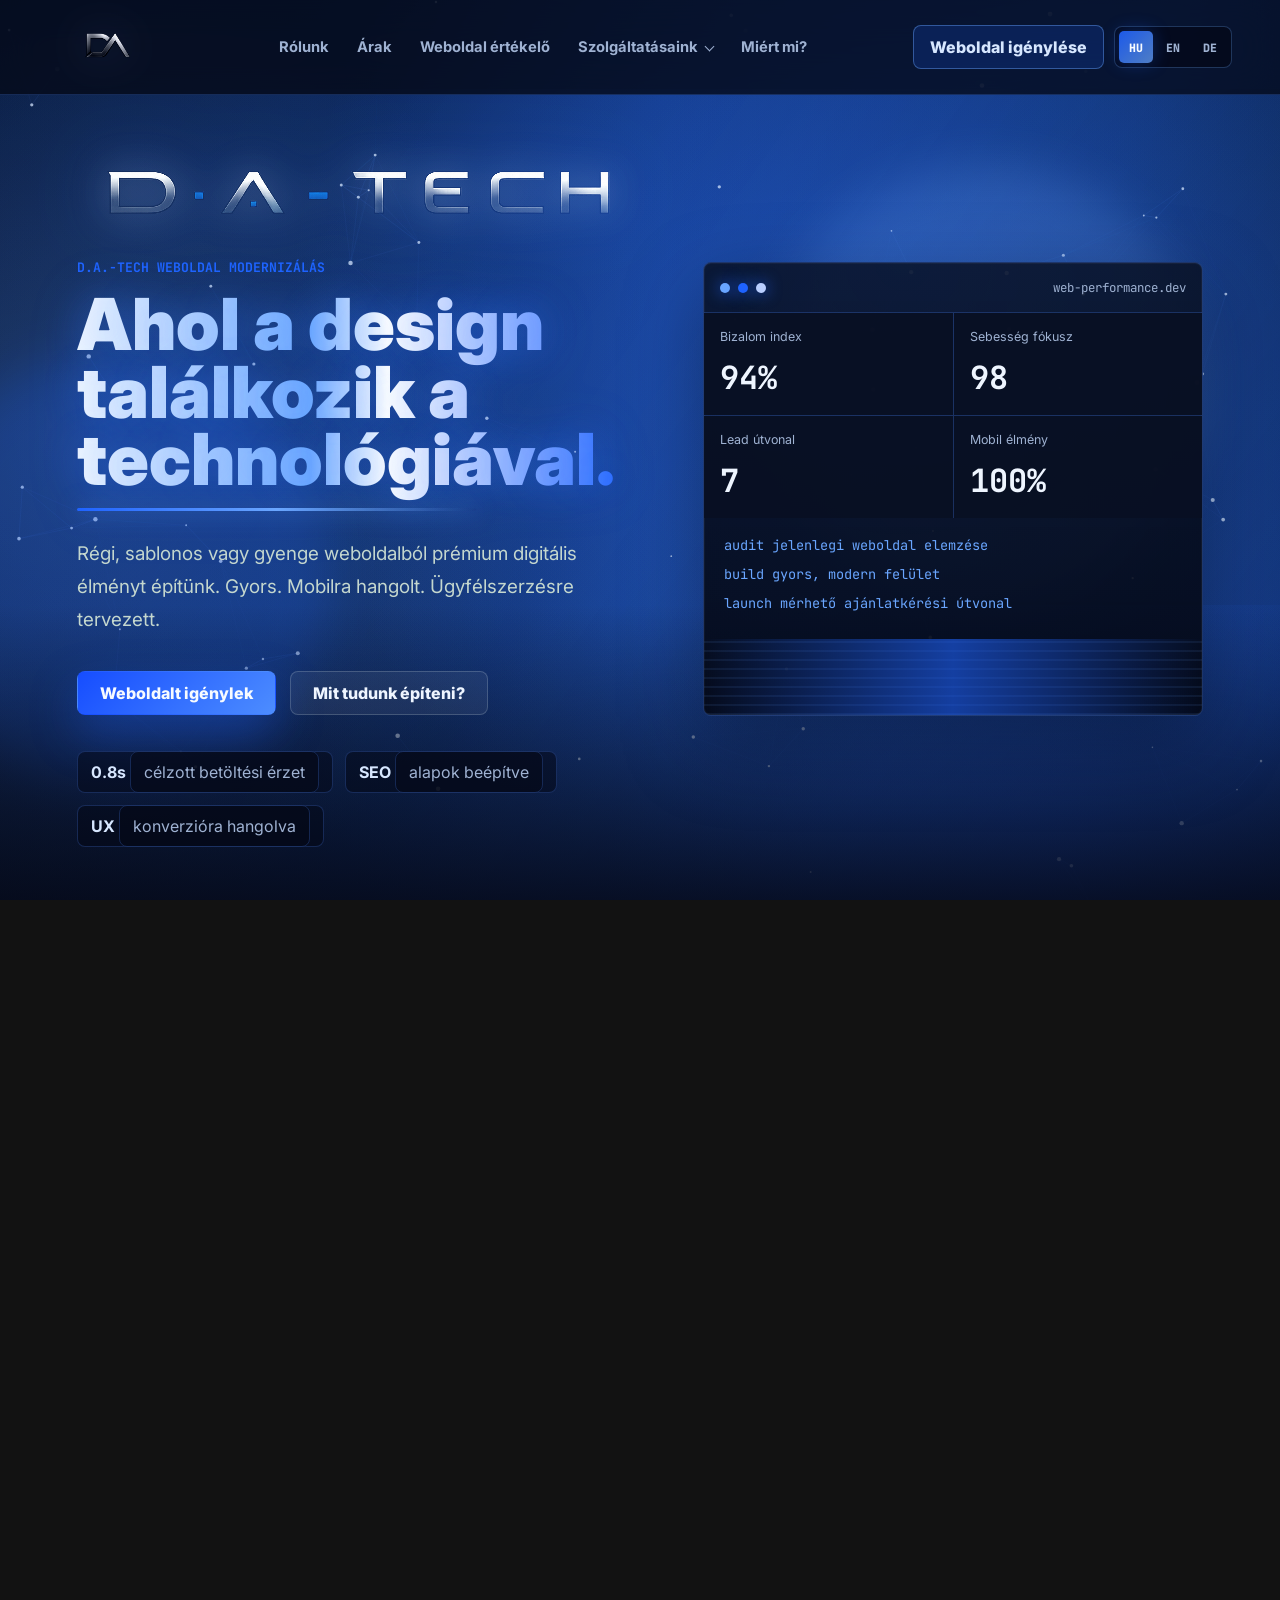
==== commit 9336490c: "Add email fallback to request endpoint" ====
--- a/index.html
+++ b/index.html
@@ -8,9 +8,9 @@
       name="description"
       content="DA Tech modern, gyors és meggyőző weboldalakat készít cégeknek, akik több érdeklődőt, jobb megjelenést és erősebb online bizalmat szeretnének."
     >
-    <link rel="icon" type="image/png" sizes="256x256" href="assets/favicon-256.png?v=cinematic-intro-94">
-    <link rel="shortcut icon" type="image/png" href="assets/favicon-256.png?v=cinematic-intro-94">
-    <link rel="apple-touch-icon" href="assets/apple-touch-icon.png?v=cinematic-intro-94">
+    <link rel="icon" type="image/png" sizes="256x256" href="assets/favicon-256.png?v=cinematic-intro-95">
+    <link rel="shortcut icon" type="image/png" href="assets/favicon-256.png?v=cinematic-intro-95">
+    <link rel="apple-touch-icon" href="assets/apple-touch-icon.png?v=cinematic-intro-95">
     <meta property="og:title" content="D.A.-Tech | Modern weboldalak">
     <meta property="og:description" content="Modern weboldalak és weboldal-modernizálás cégeknek, akik több ügyfelet akarnak az első benyomásból.">
     <meta property="og:image" content="https://da-technology.eu/assets/da-tech-wordmark-wide.png">
@@ -79,7 +79,7 @@
     <link rel="preconnect" href="https://fonts.googleapis.com">
     <link rel="preconnect" href="https://fonts.gstatic.com" crossorigin>
     <link href="https://fonts.googleapis.com/css2?family=Inter:wght@400;500;600;700;800;900&family=JetBrains+Mono:wght@500;700&display=swap" rel="stylesheet">
-    <link rel="stylesheet" href="styles.css?v=cinematic-intro-94">
+    <link rel="stylesheet" href="styles.css?v=cinematic-intro-95">
   </head>
   <body class="home-page">
     <div class="noise" aria-hidden="true"></div>
@@ -603,6 +603,6 @@
       </div>
     </div>
 
-    <script src="script.js?v=cinematic-intro-94" defer></script>
+    <script src="script.js?v=cinematic-intro-95" defer></script>
   </body>
 </html>
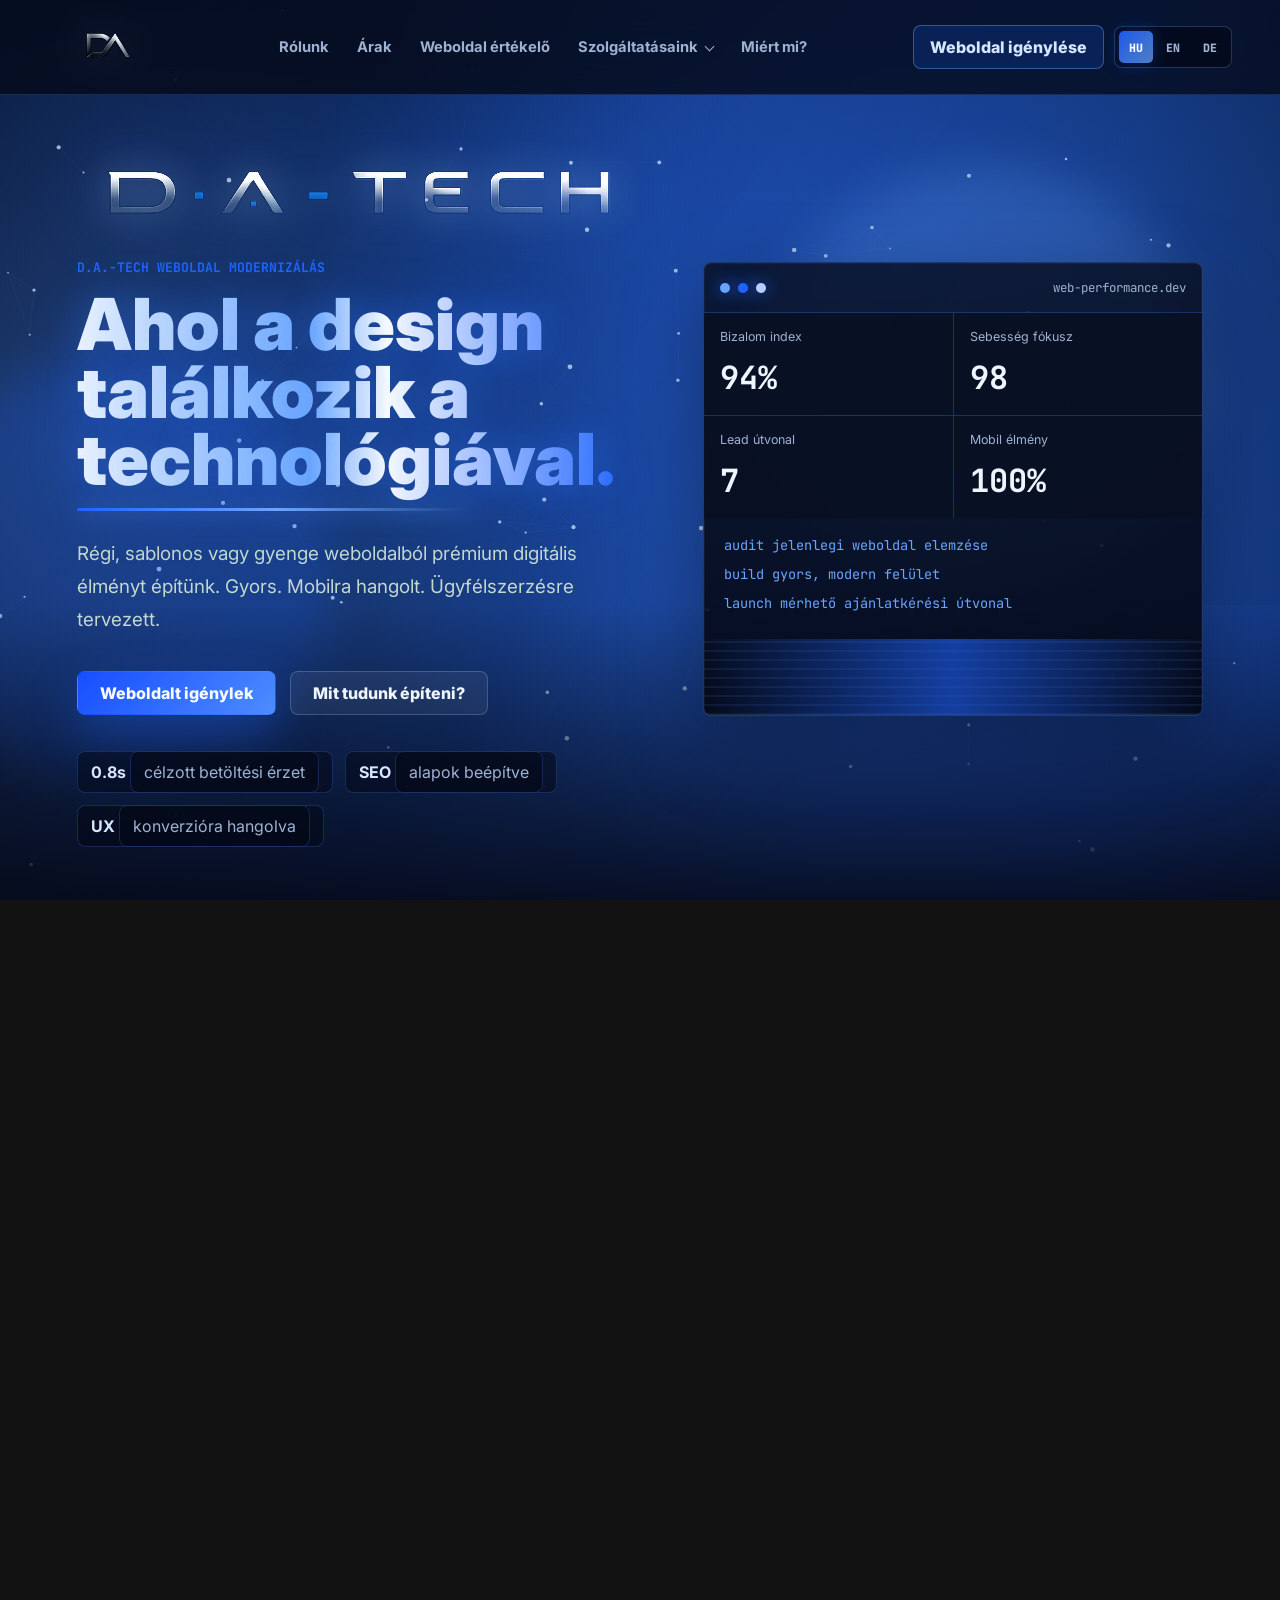
==== commit 937d4931: "Require activation-aware FormSubmit fallback" ====
--- a/index.html
+++ b/index.html
@@ -8,9 +8,9 @@
       name="description"
       content="DA Tech modern, gyors és meggyőző weboldalakat készít cégeknek, akik több érdeklődőt, jobb megjelenést és erősebb online bizalmat szeretnének."
     >
-    <link rel="icon" type="image/png" sizes="256x256" href="assets/favicon-256.png?v=cinematic-intro-95">
-    <link rel="shortcut icon" type="image/png" href="assets/favicon-256.png?v=cinematic-intro-95">
-    <link rel="apple-touch-icon" href="assets/apple-touch-icon.png?v=cinematic-intro-95">
+    <link rel="icon" type="image/png" sizes="256x256" href="assets/favicon-256.png?v=cinematic-intro-96">
+    <link rel="shortcut icon" type="image/png" href="assets/favicon-256.png?v=cinematic-intro-96">
+    <link rel="apple-touch-icon" href="assets/apple-touch-icon.png?v=cinematic-intro-96">
     <meta property="og:title" content="D.A.-Tech | Modern weboldalak">
     <meta property="og:description" content="Modern weboldalak és weboldal-modernizálás cégeknek, akik több ügyfelet akarnak az első benyomásból.">
     <meta property="og:image" content="https://da-technology.eu/assets/da-tech-wordmark-wide.png">
@@ -79,7 +79,7 @@
     <link rel="preconnect" href="https://fonts.googleapis.com">
     <link rel="preconnect" href="https://fonts.gstatic.com" crossorigin>
     <link href="https://fonts.googleapis.com/css2?family=Inter:wght@400;500;600;700;800;900&family=JetBrains+Mono:wght@500;700&display=swap" rel="stylesheet">
-    <link rel="stylesheet" href="styles.css?v=cinematic-intro-95">
+    <link rel="stylesheet" href="styles.css?v=cinematic-intro-96">
   </head>
   <body class="home-page">
     <div class="noise" aria-hidden="true"></div>
@@ -603,6 +603,6 @@
       </div>
     </div>
 
-    <script src="script.js?v=cinematic-intro-95" defer></script>
+    <script src="script.js?v=cinematic-intro-96" defer></script>
   </body>
 </html>
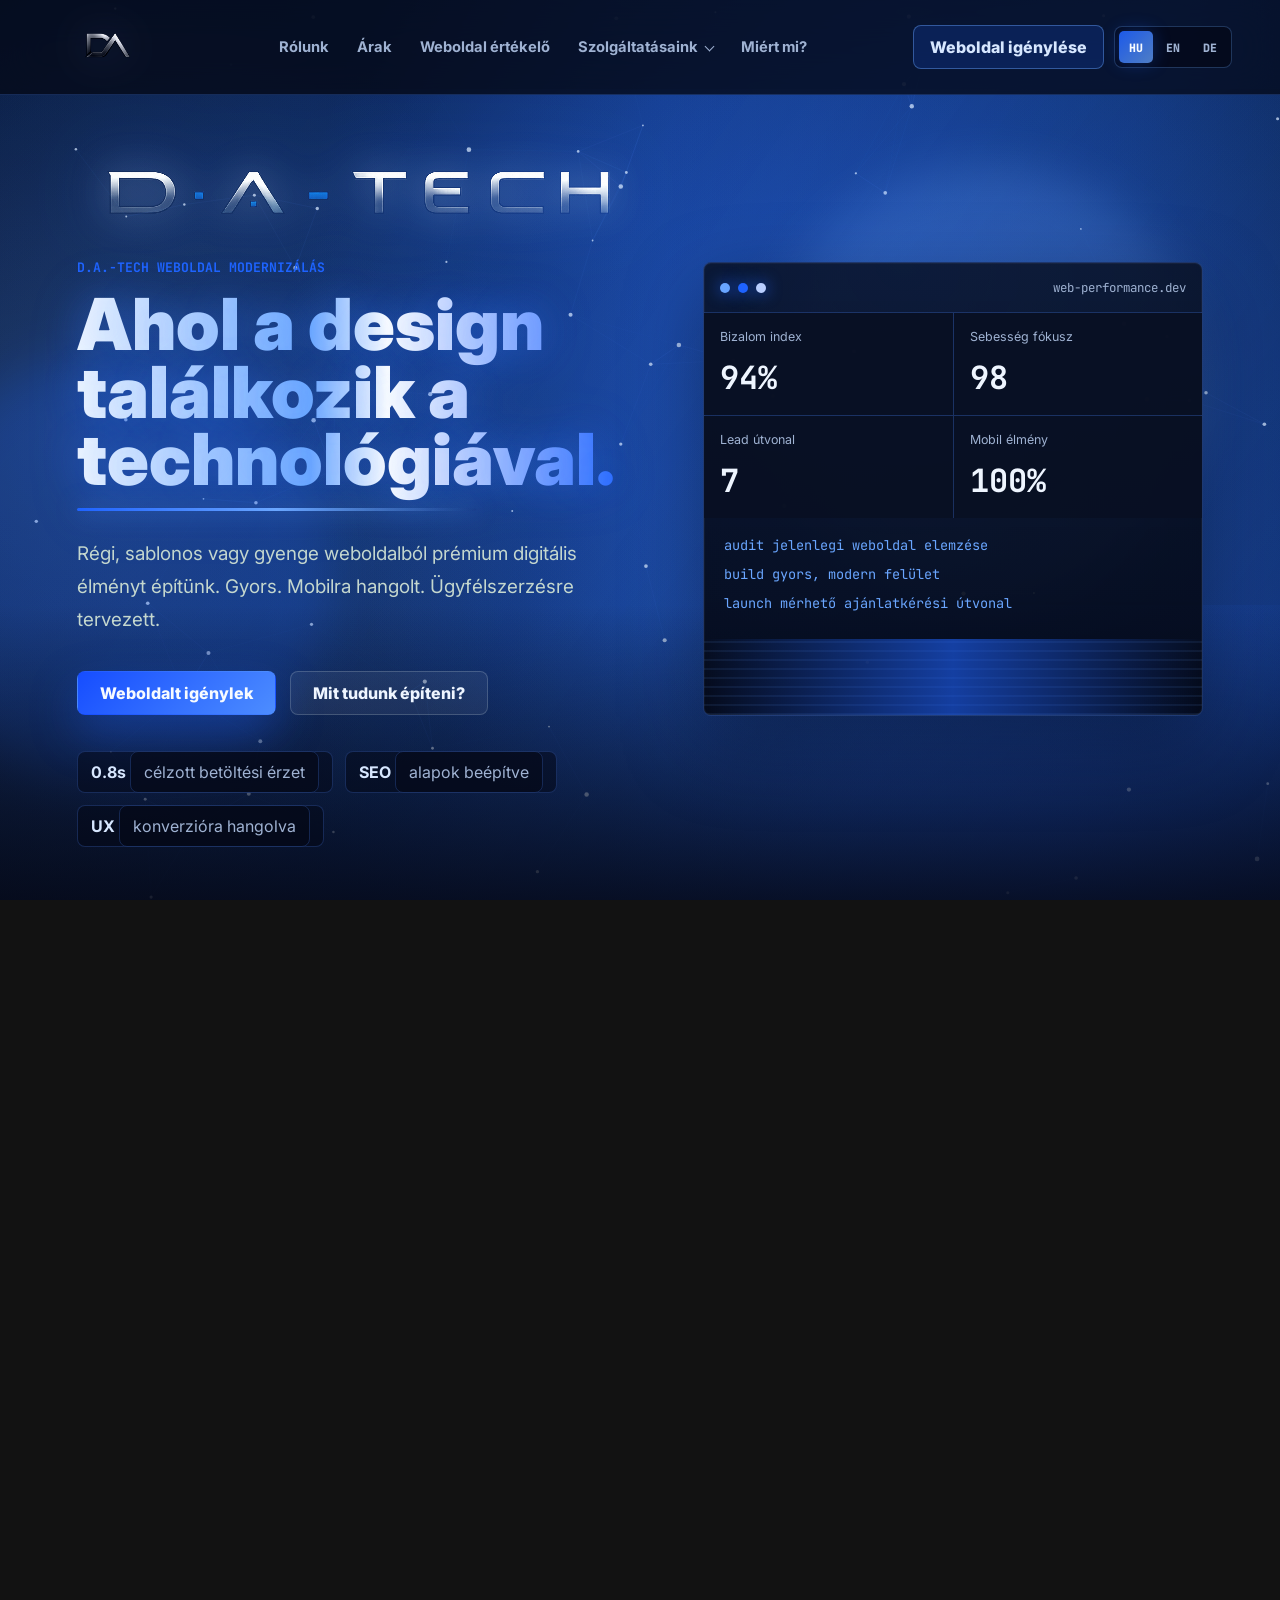
==== commit 4d82280d: "Add browser email fallback for requests" ====
--- a/index.html
+++ b/index.html
@@ -8,9 +8,9 @@
       name="description"
       content="DA Tech modern, gyors és meggyőző weboldalakat készít cégeknek, akik több érdeklődőt, jobb megjelenést és erősebb online bizalmat szeretnének."
     >
-    <link rel="icon" type="image/png" sizes="256x256" href="assets/favicon-256.png?v=cinematic-intro-96">
-    <link rel="shortcut icon" type="image/png" href="assets/favicon-256.png?v=cinematic-intro-96">
-    <link rel="apple-touch-icon" href="assets/apple-touch-icon.png?v=cinematic-intro-96">
+    <link rel="icon" type="image/png" sizes="256x256" href="assets/favicon-256.png?v=cinematic-intro-97">
+    <link rel="shortcut icon" type="image/png" href="assets/favicon-256.png?v=cinematic-intro-97">
+    <link rel="apple-touch-icon" href="assets/apple-touch-icon.png?v=cinematic-intro-97">
     <meta property="og:title" content="D.A.-Tech | Modern weboldalak">
     <meta property="og:description" content="Modern weboldalak és weboldal-modernizálás cégeknek, akik több ügyfelet akarnak az első benyomásból.">
     <meta property="og:image" content="https://da-technology.eu/assets/da-tech-wordmark-wide.png">
@@ -79,7 +79,7 @@
     <link rel="preconnect" href="https://fonts.googleapis.com">
     <link rel="preconnect" href="https://fonts.gstatic.com" crossorigin>
     <link href="https://fonts.googleapis.com/css2?family=Inter:wght@400;500;600;700;800;900&family=JetBrains+Mono:wght@500;700&display=swap" rel="stylesheet">
-    <link rel="stylesheet" href="styles.css?v=cinematic-intro-96">
+    <link rel="stylesheet" href="styles.css?v=cinematic-intro-97">
   </head>
   <body class="home-page">
     <div class="noise" aria-hidden="true"></div>
@@ -603,6 +603,6 @@
       </div>
     </div>
 
-    <script src="script.js?v=cinematic-intro-96" defer></script>
+    <script src="script.js?v=cinematic-intro-97" defer></script>
   </body>
 </html>
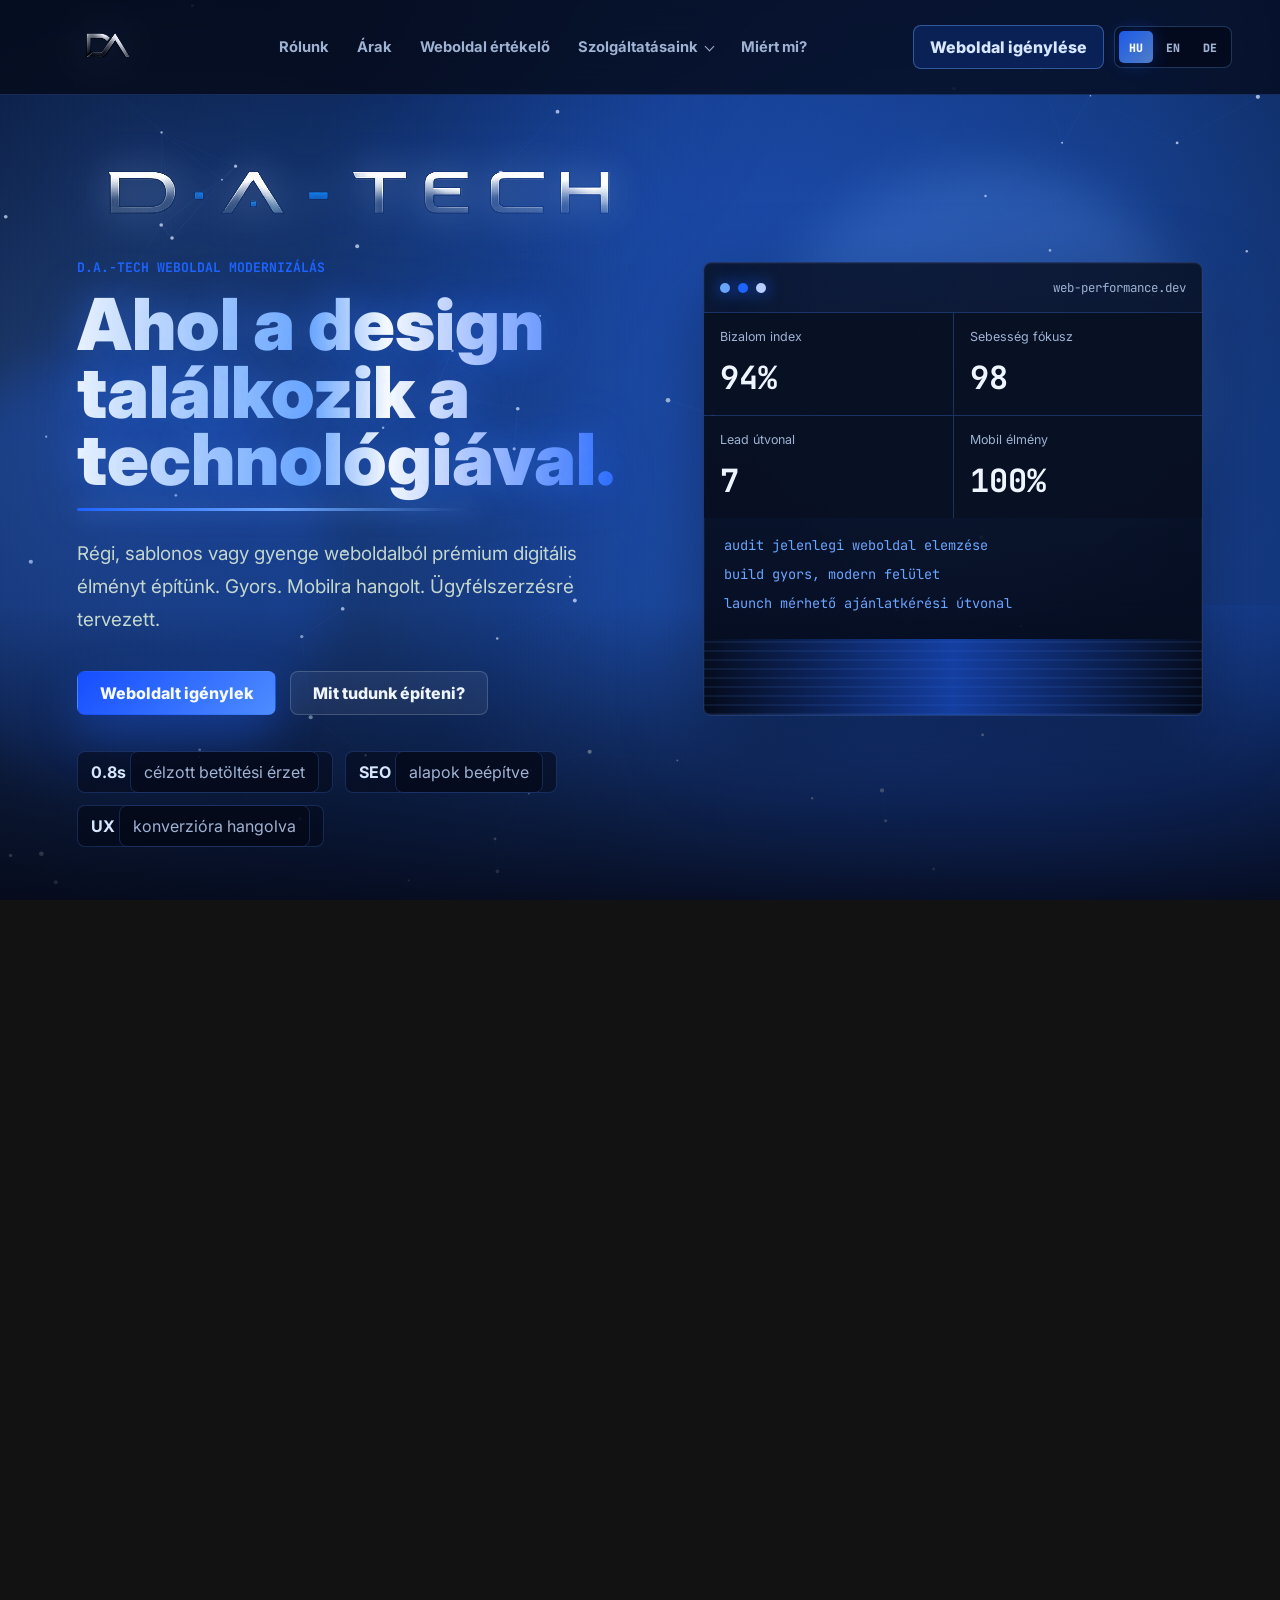
==== commit a51a0dae: "Hide tax details from request page" ====
--- a/index.html
+++ b/index.html
@@ -8,9 +8,9 @@
       name="description"
       content="DA Tech modern, gyors és meggyőző weboldalakat készít cégeknek, akik több érdeklődőt, jobb megjelenést és erősebb online bizalmat szeretnének."
     >
-    <link rel="icon" type="image/png" sizes="256x256" href="assets/favicon-256.png?v=cinematic-intro-97">
-    <link rel="shortcut icon" type="image/png" href="assets/favicon-256.png?v=cinematic-intro-97">
-    <link rel="apple-touch-icon" href="assets/apple-touch-icon.png?v=cinematic-intro-97">
+    <link rel="icon" type="image/png" sizes="256x256" href="assets/favicon-256.png?v=cinematic-intro-98">
+    <link rel="shortcut icon" type="image/png" href="assets/favicon-256.png?v=cinematic-intro-98">
+    <link rel="apple-touch-icon" href="assets/apple-touch-icon.png?v=cinematic-intro-98">
     <meta property="og:title" content="D.A.-Tech | Modern weboldalak">
     <meta property="og:description" content="Modern weboldalak és weboldal-modernizálás cégeknek, akik több ügyfelet akarnak az első benyomásból.">
     <meta property="og:image" content="https://da-technology.eu/assets/da-tech-wordmark-wide.png">
@@ -79,7 +79,7 @@
     <link rel="preconnect" href="https://fonts.googleapis.com">
     <link rel="preconnect" href="https://fonts.gstatic.com" crossorigin>
     <link href="https://fonts.googleapis.com/css2?family=Inter:wght@400;500;600;700;800;900&family=JetBrains+Mono:wght@500;700&display=swap" rel="stylesheet">
-    <link rel="stylesheet" href="styles.css?v=cinematic-intro-97">
+    <link rel="stylesheet" href="styles.css?v=cinematic-intro-98">
   </head>
   <body class="home-page">
     <div class="noise" aria-hidden="true"></div>
@@ -603,6 +603,6 @@
       </div>
     </div>
 
-    <script src="script.js?v=cinematic-intro-97" defer></script>
+    <script src="script.js?v=cinematic-intro-98" defer></script>
   </body>
 </html>
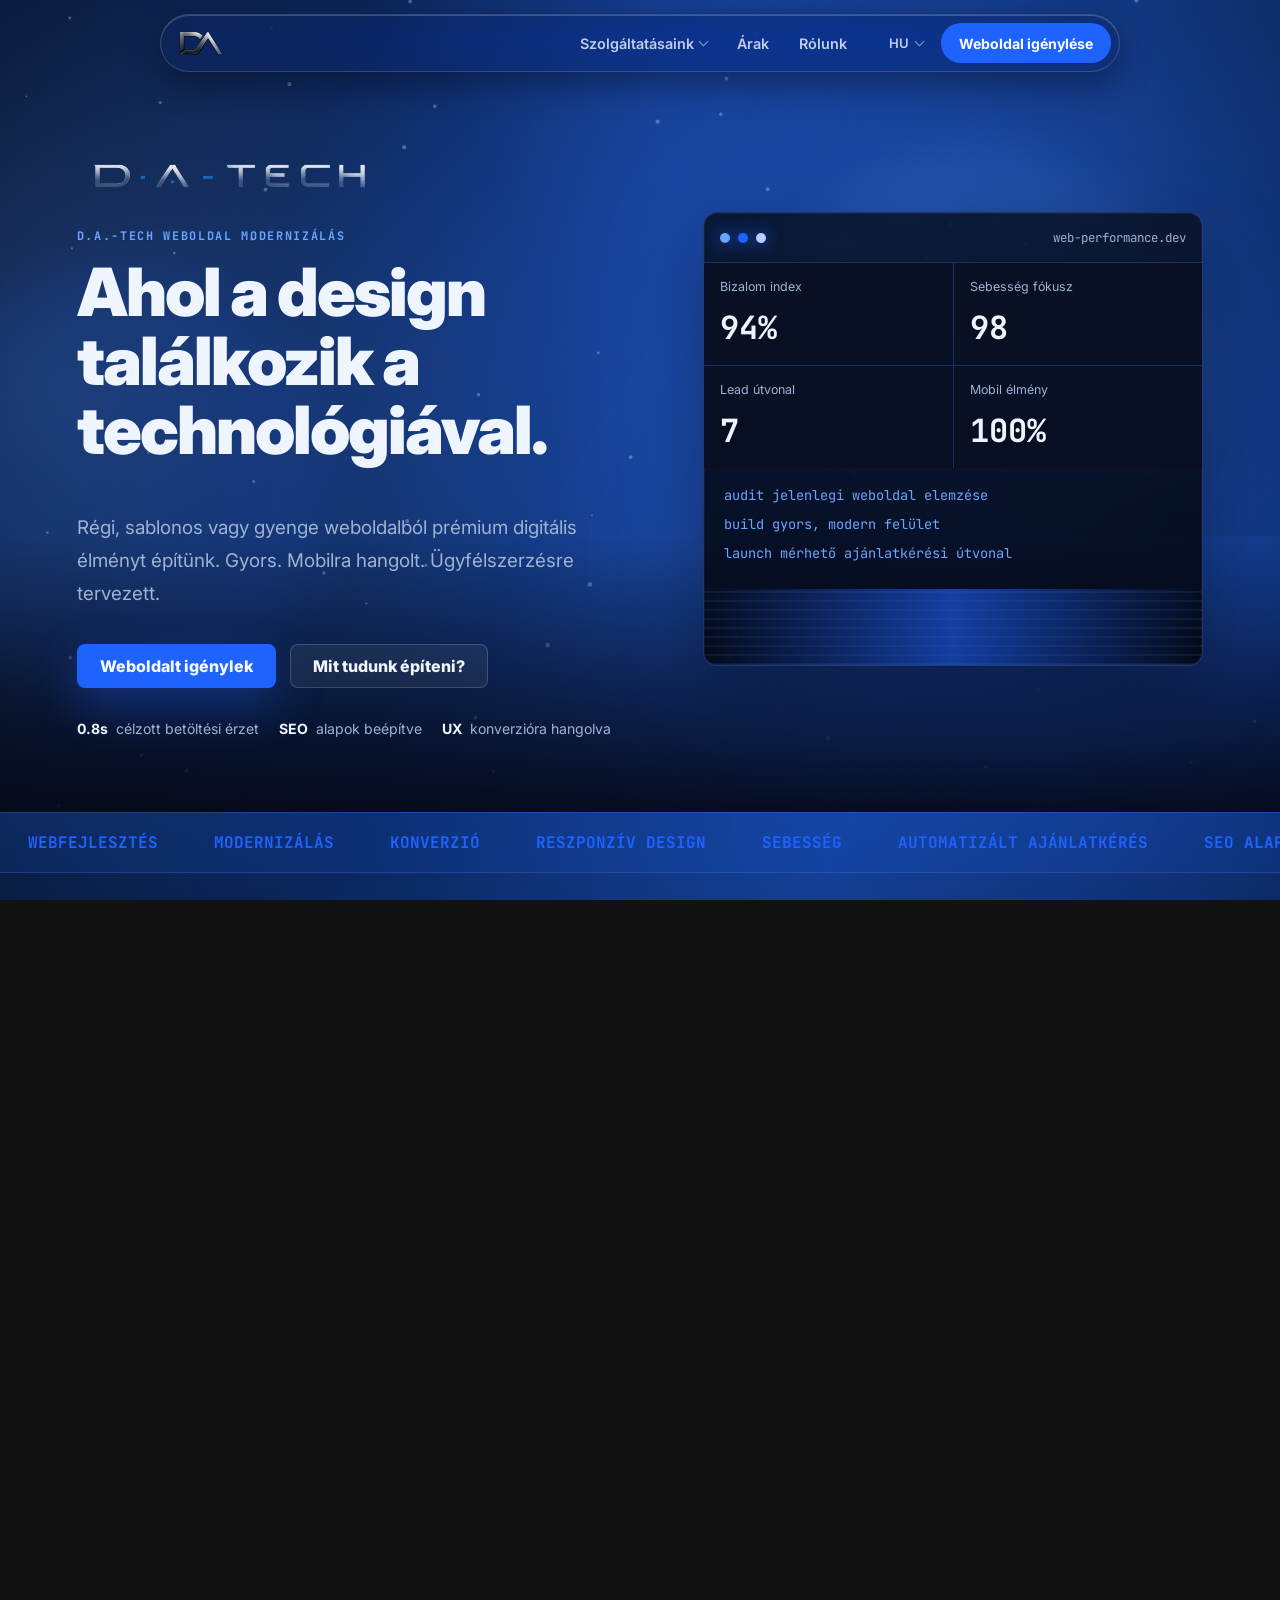
==== commit 77a2f85d: "Redesign site layout and visuals Glassy cards and varied section layouts, full-bleed dark contact pa" ====
--- a/index.html
+++ b/index.html
@@ -8,9 +8,9 @@
       name="description"
       content="DA Tech modern, gyors és meggyőző weboldalakat készít cégeknek, akik több érdeklődőt, jobb megjelenést és erősebb online bizalmat szeretnének."
     >
-    <link rel="icon" type="image/png" sizes="256x256" href="assets/favicon-256.png?v=cinematic-intro-98">
-    <link rel="shortcut icon" type="image/png" href="assets/favicon-256.png?v=cinematic-intro-98">
-    <link rel="apple-touch-icon" href="assets/apple-touch-icon.png?v=cinematic-intro-98">
+    <link rel="icon" type="image/png" sizes="256x256" href="assets/favicon-256.png?v=redesign-23">
+    <link rel="shortcut icon" type="image/png" href="assets/favicon-256.png?v=redesign-23">
+    <link rel="apple-touch-icon" href="assets/apple-touch-icon.png?v=redesign-23">
     <meta property="og:title" content="D.A.-Tech | Modern weboldalak">
     <meta property="og:description" content="Modern weboldalak és weboldal-modernizálás cégeknek, akik több ügyfelet akarnak az első benyomásból.">
     <meta property="og:image" content="https://da-technology.eu/assets/da-tech-wordmark-wide.png">
@@ -79,7 +79,7 @@
     <link rel="preconnect" href="https://fonts.googleapis.com">
     <link rel="preconnect" href="https://fonts.gstatic.com" crossorigin>
     <link href="https://fonts.googleapis.com/css2?family=Inter:wght@400;500;600;700;800;900&family=JetBrains+Mono:wght@500;700&display=swap" rel="stylesheet">
-    <link rel="stylesheet" href="styles.css?v=cinematic-intro-98">
+    <link rel="stylesheet" href="styles.css?v=redesign-23">
   </head>
   <body class="home-page">
     <div class="noise" aria-hidden="true"></div>
@@ -138,34 +138,37 @@
     </section>
     <header class="site-header">
       <a class="brand" href="index.html?skipIntro=1" aria-label="DA Tech kezdőlap">
-        <img class="brand-logo" src="assets/da-tech-logo-nav.png" width="256" height="256" alt="DA Tech" fetchpriority="high" decoding="async">
+        <img class="brand-logo" src="assets/da-tech-logo-nav.png" width="186" height="104" alt="DA Tech" fetchpriority="high" decoding="async">
       </a>
+      <nav class="nav" aria-label="Fő navigáció">
+        <div class="nav-menu">
+          <button class="nav-menu-button" type="button" data-i18n="nav.methods">Szolgáltatásaink</button>
+          <div class="nav-dropdown">
+            <a href="weboldal-keszites.html" data-i18n="nav.methodBuild">Weboldalkészítés</a>
+            <a href="weboldal-modernizalas.html" data-i18n="nav.methodExtravagant">Weboldal-modernizálás</a>
+            <a href="extra-megoldasok.html" data-i18n="nav.methodProcess">Extravagáns megoldások</a>
+            <a href="audit.html" data-i18n="nav.audit">Weboldal értékelő</a>
+          </div>
+        </div>
+        <a href="prices.html" data-i18n="nav.prices">Árak</a>
+        <a href="about.html" data-i18n="nav.about">Rólunk</a>
+      </nav>
+      <div class="header-actions">
+        <div class="nav-menu lang-menu">
+          <button class="nav-menu-button lang-current" type="button" aria-label="Nyelv választás">HU</button>
+          <div class="nav-dropdown language-switcher">
+            <button class="lang-option active" type="button" data-lang="hu">HU</button>
+            <button class="lang-option" type="button" data-lang="en">EN</button>
+            <button class="lang-option" type="button" data-lang="de">DE</button>
+          </div>
+        </div>
+        <a class="nav-cta" href="contact.html" data-i18n="nav.cta">Ajánlatot kérek</a>
+      </div>
       <button class="mobile-menu-toggle" type="button" aria-label="Menü megnyitása" aria-expanded="false">
         <span></span>
         <span></span>
         <span></span>
       </button>
-      <nav class="nav" aria-label="Fő navigáció">
-        <a href="about.html" data-i18n="nav.about">Rólunk</a>
-        <a href="prices.html" data-i18n="nav.prices">Árak</a><a href="audit.html" data-i18n="nav.audit">Weboldal értékelő</a>
-        <div class="nav-menu">
-          <button class="nav-menu-button" type="button" data-i18n="nav.methods">Szolgáltatásaink</button>
-          <div class="nav-dropdown">
-            <a href="weboldal-keszites.html" data-i18n="nav.methodBuild">Weboldal készítés</a>
-            <a href="weboldal-modernizalas.html" data-i18n="nav.methodExtravagant">Weboldal modernizálás</a>
-            <a href="extra-megoldasok.html" data-i18n="nav.methodProcess">Extravagáns megoldások</a>
-          </div>
-        </div>
-        <a href="why-us.html" data-i18n="nav.why">Miért mi?</a>
-      </nav>
-      <div class="header-actions">
-        <a class="nav-cta" href="contact.html" data-i18n="nav.cta">Weboldal igénylése</a>
-        <div class="language-switcher" aria-label="Nyelv választás">
-          <button class="lang-option active" type="button" data-lang="hu">HU</button>
-          <button class="lang-option" type="button" data-lang="en">EN</button>
-          <button class="lang-option" type="button" data-lang="de">DE</button>
-        </div>
-      </div>
     </header>
 
     <main id="top">
@@ -177,9 +180,7 @@
           <img class="home-wordmark" src="assets/da-tech-wordmark-cropped.png" width="1040" height="190" alt="D.A.-Tech" fetchpriority="high" decoding="async">
           <p class="eyebrow" data-i18n="hero.eyebrow">D.A.-Tech weboldal modernizálás</p>
           <h1 id="hero-title" class="home-slogan" data-i18n="hero.title">Ahol a design találkozik a technológiával.</h1>
-          <p class="hero-lead" data-i18n="hero.lead">
-            Régi, sablonos vagy gyenge weboldalból prémium digitális élményt építünk. Gyors. Mobilra hangolt. Ügyfélszerzésre tervezett.
-          </p>
+          <p class="hero-lead" data-i18n="hero.lead">Régi, sablonos vagy gyenge weboldalból prémium digitális élményt építünk. Gyors. Mobilra hangolt. Ügyfélszerzésre tervezett.</p>
           <div class="hero-actions">
             <a class="button button-primary" href="contact.html" data-i18n="hero.primary">Weboldalt igénylek</a>
             <a class="button button-secondary" href="services.html" data-i18n="hero.secondary">Mit tudunk építeni?</a>
@@ -237,36 +238,184 @@
         </div>
       </section>
 
-      <section id="services" class="section services services-featured">
+      <section id="services" class="section services services-featured" aria-labelledby="services-title">
         <div class="section-heading service-intro">
           <p class="eyebrow" data-i18n="services.eyebrow">Szolgáltatások</p>
+          <h2 id="services-title" data-i18n="services.title">Weboldal-szolgáltatások egy kézből</h2>
         </div>
         <div class="service-grid">
           <article class="service-card">
             <span class="service-icon service-icon-screen" aria-hidden="true"></span>
             <h3 data-i18n="services.card1Title">Weboldal készítés</h3>
             <p data-i18n="services.card1Text">Modern, gyors, sallangmentes céges weboldalak és landing oldalak, amelyek telefonon is prémium első benyomást adnak.</p>
+            <p class="service-price"><span data-i18n="services.priceLabel">Irányár</span><strong data-i18n="prices.basicPrice">220 000 Ft-tól</strong></p>
             <a href="weboldal-keszites.html" class="service-link" data-i18n="services.card1Link">Weboldal készítés részletei</a>
+            <a href="#contact" class="service-cta" data-project="Új weboldal" data-i18n="packages.cta">Ezt kérem</a>
           </article>
           <article class="service-card">
             <span class="service-icon service-icon-refresh" aria-hidden="true"></span>
             <h3 data-i18n="services.card2Title">Weboldal modernizálás</h3>
             <p data-i18n="services.card2Text">Régi, sablonos vagy széteső oldalból átlátható, mobilbarát, bizalomépítő felületet készítünk.</p>
+            <p class="service-price"><span data-i18n="services.priceLabel">Irányár</span><strong data-i18n="prices.modernizePrice">290 000 Ft-tól</strong></p>
             <a href="weboldal-modernizalas.html" class="service-link" data-i18n="services.card2Link">Modernizálás részletei</a>
+            <a href="#contact" class="service-cta" data-project="Weboldal modernizálás" data-i18n="packages.cta">Ezt kérem</a>
           </article>
           <article class="service-card">
             <span class="service-icon service-icon-pin" aria-hidden="true"></span>
             <h3 data-i18n="services.card3Title">Extravagáns webes megoldások</h3>
             <p data-i18n="services.card3Text">Animált intro, before/after élmény, audit modul, mikrointerakciók és olyan részletek, amelyek miatt a márka emlékezetes marad.</p>
+            <p class="service-price"><span data-i18n="services.priceLabel">Irányár</span><strong data-i18n="prices.extraPrice">Egyedi ajánlat</strong></p>
             <a href="extra-megoldasok.html" class="service-link" data-i18n="services.card3Link">Extra megoldások részletei</a>
+            <a href="#contact" class="service-cta" data-i18n="packages.cta">Ezt kérem</a>
           </article>
         </div>
         <div class="service-help">
           <h3 data-i18n="services.helpTitle">Nem tudod, melyikre van szükséged?</h3>
           <p data-i18n="services.helpText">A legtöbb projekt kombináció: új első képernyő, mobilos rendbetétel, ajánlatkérési útvonal és egy kis extra wow-faktor. Írd meg, hol tartasz most, és javaslunk egy tiszta irányt.</p>
-          <a href="contact.html" data-i18n="services.helpLink">Kérek javaslatot</a>
-        </div>
-      </section>
+          <a href="#contact" data-project="Nem tudom, kérek tanácsot" data-i18n="services.helpLink">Kérek javaslatot</a>
+        </div>
+      </section>
+
+      <section class="section case-studies reveal-on-scroll" aria-labelledby="cases-title">
+        <div class="section-heading">
+          <p class="eyebrow" data-i18n="cases.eyebrow">Példa átalakítások</p>
+          <h2 id="cases-title" data-i18n="cases.title">Nem több szöveg kell, hanem jobb első benyomás.</h2>
+          <p class="section-note" data-i18n="cases.exampleNote">Szemléltető példák: a számok tipikus célokat mutatnak, nem konkrét ügyfelek mért eredményeit.</p>
+        </div>
+        <div class="case-grid">
+          <article class="case-card">
+            <span data-i18n="cases.card1Tag">Régi céges oldal</span>
+            <h3 data-i18n="cases.card1Title">Elavult oldalból igényes nyitány.</h3>
+            <p data-i18n="cases.card1Text">Egyértelmű ajánlat, gyors kapcsolatfelvétel, mobilra tervezett szerkezet.</p>
+            <strong>+68% <small data-i18n="cases.metricTrust">erősebb bizalom</small></strong>
+          </article>
+          <article class="case-card">
+            <span data-i18n="cases.card2Tag">Landing oldal</span>
+            <h3 data-i18n="cases.card2Title">Szétszórt üzenetből egy világos felhívás.</h3>
+            <p data-i18n="cases.card2Text">A látogató nem bolyong: lát, megért, kattint.</p>
+            <strong>3x <small data-i18n="cases.metricPath">egyszerűbb ajánlatkérés</small></strong>
+          </article>
+          <article class="case-card">
+            <span data-i18n="cases.card3Tag">Weboldal-modernizálás</span>
+            <h3 data-i18n="cases.card3Title">Sablonból emlékezetes oldal.</h3>
+            <p data-i18n="cases.card3Text">Előtte–utána, neonos tech hangulat, gyors mobilnézet.</p>
+            <strong>100 <small data-i18n="cases.metricMobile">célérték mobilon</small></strong>
+          </article>
+        </div>
+      </section>
+
+      <section id="showcase" class="section showcase" aria-labelledby="showcase-title">
+        <div class="section-heading">
+          <p class="eyebrow" data-i18n="showcase.eyebrow">Extravagáns megoldások</p>
+          <h2 id="showcase-title" data-i18n="showcase.title">Mozgás, fény, interakció – csak ott, ahol számít.</h2>
+        </div>
+        <div class="showcase-grid">
+          <article>
+            <div class="visual visual-orbit" aria-hidden="true">
+              <span></span><span></span><span></span>
+            </div>
+            <h3 data-i18n="showcase.card1Title">Élő technológiai háttér</h3>
+            <p data-i18n="showcase.card1Text">Már az első másodpercben szakértelmet sugall.</p>
+          </article>
+          <article>
+            <div class="visual visual-bars" aria-hidden="true">
+              <span></span><span></span><span></span><span></span>
+            </div>
+            <h3 data-i18n="showcase.card2Title">Ajánlatkérést segítő elemek</h3>
+            <p data-i18n="showcase.card2Text">Gyorsan megmutatják, miért érdemes ajánlatot kérni.</p>
+          </article>
+          <article>
+            <div class="visual visual-code" aria-hidden="true">
+              <span>&lt;modernize /&gt;</span>
+              <span>speed: excellent;</span>
+              <span>trust: online;</span>
+            </div>
+            <h3 data-i18n="showcase.card3Title">Fejlesztői minőség</h3>
+            <p data-i18n="showcase.card3Text">Gyors működés, tiszta szerkezet – nem egyszeri látványelem.</p>
+          </article>
+          <article>
+            <div class="visual visual-logo-reveal" aria-hidden="true">
+              <strong data-i18n="showcase.card4Logo">A Logód</strong>
+              <span></span>
+              <span></span>
+            </div>
+            <h3 data-i18n="showcase.card4Title">Megelevenedő logó</h3>
+            <p data-i18n="showcase.card4Text">A márkád nem egyszerűen megjelenik: fényből és mozgásból áll össze, hogy megmaradjon az emlékezetben.</p>
+          </article>
+        </div>
+      </section>
+
+      <section id="proof" class="section proof">
+        <div class="proof-copy">
+          <p class="eyebrow" data-i18n="proof.eyebrow">Miért a D.A.-Tech?</p>
+          <h2 data-i18n="proof.title">Számunkra nincs lehetetlen.</h2>
+          <p data-i18n="proof.text">Ha az ötlet üzletileg megéri, megtaláljuk hozzá a megoldást: a designban, a technológiában és az ügyfélszerzésben is.</p>
+        </div>
+        <div class="proof-stats">
+          <div><strong>2003</strong><span data-i18n="proof.statYear">óta működő cég</span></div>
+          <div><strong data-i18n="proof.statHoursValue">24 óra</strong><span data-i18n="proof.statHours">alatt az első javaslat</span></div>
+          <div><strong>3</strong><span data-i18n="proof.statLang">nyelven: HU · EN · DE</span></div>
+          <div><strong>Győr</strong><span data-i18n="proof.statCity">székhelyű magyar vállalkozás</span></div>
+        </div>
+        <div class="credibility-grid">
+          <article>
+            <span data-i18n="trust.legalKicker">Céges háttér</span>
+            <strong>D. A.-Tech 2003 Kft.</strong>
+            <p data-i18n="trust.legalText">2003 óta működő magyar vállalkozás, győri székhellyel és ellenőrizhető cégadatokkal.</p>
+          </article>
+          <article>
+            <span data-i18n="trust.processKicker">Ajánlat után</span>
+            <strong data-i18n="trust.processTitle">Válasz 24 órán belül</strong>
+            <p data-i18n="trust.processText">Kötelezettség nélküli ajánlatot adunk: előbb megértjük, mit kell elérnie a weboldalnak.</p>
+          </article>
+          <article>
+            <span data-i18n="trust.techKicker">Mérhető alapok</span>
+            <strong data-i18n="trust.techTitle">HTTPS, mobil, SEO-alapok</strong>
+            <p data-i18n="trust.techText">Gyors statikus felépítés, többnyelvű tartalom, jogi oldalak és egyszerű ajánlatkérés.</p>
+          </article>
+        </div>
+        <div class="trust-note">
+          <span data-i18n="trust.note1">Nem tűnünk el átadás után.</span>
+          <span data-i18n="trust.note2">A tervezést mobilon kezdjük.</span>
+          <span data-i18n="trust.note3">Nem sablont kapsz, hanem az üzleti céljaidat szolgáló oldalt.</span>
+        </div>
+      </section>
+
+
+      <section id="process" class="section process">
+        <div class="section-heading">
+          <p class="eyebrow" data-i18n="process.eyebrow">Így dolgozunk</p>
+          <h2 data-i18n="process.title">Négy lépés, mellébeszélés nélkül.</h2>
+        </div>
+        <div class="timeline">
+          <div class="timeline-item">
+            <span>01</span>
+            <h3 data-i18n="process.step1Title">Felmérés és cél</h3>
+            <p data-i18n="process.step1Text">Mi nem működik, és milyen eredményt kell hoznia?</p>
+            <em class="timeline-time" data-i18n="process.step1Time">1–2 nap</em>
+          </div>
+          <div class="timeline-item">
+            <span>02</span>
+            <h3 data-i18n="process.step2Title">Látványterv</h3>
+            <p data-i18n="process.step2Text">Első benyomás, üzenet, vizuális irány, gombok.</p>
+            <em class="timeline-time" data-i18n="process.step2Time">1 hét</em>
+          </div>
+          <div class="timeline-item">
+            <span>03</span>
+            <h3 data-i18n="process.step3Title">Fejlesztés</h3>
+            <p data-i18n="process.step3Text">Gyors, modern, mobilbarát oldal, extra funkciókkal.</p>
+            <em class="timeline-time" data-i18n="process.step3Time">2–3 hét</em>
+          </div>
+          <div class="timeline-item">
+            <span>04</span>
+            <h3 data-i18n="process.step4Title">Finomhangolás</h3>
+            <p data-i18n="process.step4Text">Ritmus, sebesség, mobilnézet, ajánlatkérés.</p>
+            <em class="timeline-time" data-i18n="process.step4Time">3–5 nap</em>
+          </div>
+        </div>
+        <p class="process-total" data-i18n="process.total">Egy átlagos, 5–10 aloldalas céges weboldal nagyjából 4–5 hét alatt készül el.</p>
+      </section>
+
 
       <section class="section audit-lab audit-empty reveal-on-scroll" aria-labelledby="audit-title">
         <div class="section-heading">
@@ -322,227 +471,27 @@
         </div>
       </section>
 
-      <section class="section case-studies reveal-on-scroll" aria-labelledby="cases-title">
-        <div class="section-heading">
-          <p class="eyebrow" data-i18n="cases.eyebrow">Demo transformation</p>
-          <h2 id="cases-title" data-i18n="cases.title">Nem több szöveg. Jobb első benyomás.</h2>
-        </div>
-        <div class="case-grid">
-          <article class="case-card">
-            <span data-i18n="cases.card1Tag">Régi céges oldal</span>
-            <h3 data-i18n="cases.card1Title">Régi hatásból prémium belépő.</h3>
-            <p data-i18n="cases.card1Text">Egyértelmű ajánlat, gyors kapcsolat, mobil-first szerkezet.</p>
-            <strong>+68% <small data-i18n="cases.metricTrust">erősebb bizalmi érzet</small></strong>
-          </article>
-          <article class="case-card">
-            <span data-i18n="cases.card2Tag">Landing page</span>
-            <h3 data-i18n="cases.card2Title">Szétszórt üzenetből tiszta CTA.</h3>
-            <p data-i18n="cases.card2Text">A látogató nem bolyong: lát, ért, kattint.</p>
-            <strong>3x <small data-i18n="cases.metricPath">tisztább döntési út</small></strong>
-          </article>
-          <article class="case-card">
-            <span data-i18n="cases.card3Tag">Weboldal modernizálás</span>
-            <h3 data-i18n="cases.card3Title">Sablonból emlékezetes élmény.</h3>
-            <p data-i18n="cases.card3Text">Before/after, neon tech hangulat, gyors mobil élmény.</p>
-            <strong>100 <small data-i18n="cases.metricMobile">mobil audit célpont</small></strong>
-          </article>
-        </div>
-      </section>
-
-      <section id="proof" class="section proof">
-        <div class="proof-copy">
-          <p class="eyebrow" data-i18n="proof.eyebrow">Miért a D.A.-Tech?</p>
-          <h2 data-i18n="proof.title">Számunkra nincs lehetetlen.</h2>
-          <p data-i18n="proof.text">
-            Ha az ötlet üzletileg értékes, megkeressük hozzá a megoldást: designban, technológiában és ügyfélszerző útvonalban is.
-          </p>
-        </div>
-        <div class="proof-stack">
-          <div class="proof-item">
-            <strong data-i18n="proof.item1Title">Stratégiai design</strong>
-            <span data-i18n="proof.item1Text">A figyelmet oda vezetjük, ahol döntés születik.</span>
-          </div>
-          <div class="proof-item">
-            <strong data-i18n="proof.item2Title">Modern technikai alap</strong>
-            <span data-i18n="proof.item2Text">Gyors, reszponzív, keresőbarát alap.</span>
-          </div>
-          <div class="proof-item">
-            <strong data-i18n="proof.item3Title">Prémium érzés</strong>
-            <span data-i18n="proof.item3Text">Animáció, tér és fókusz, ami drágábbnak érződik.</span>
-          </div>
-        </div>
-      </section>
-
-      <section class="section trust-system reveal-on-scroll" aria-labelledby="trust-title">
-        <div class="section-heading">
-          <p class="eyebrow" data-i18n="trust.eyebrow">Bizalmi rendszer</p>
-          <h2 id="trust-title" data-i18n="trust.title">Bizalom gyorsan, felesleges magyarázkodás nélkül.</h2>
-        </div>
-        <div class="trust-grid">
-          <div><strong>01</strong><span data-i18n="trust.item1">Átlátható folyamat és mérföldkövek.</span></div>
-          <div><strong>02</strong><span data-i18n="trust.item2">Mobil-first megjelenés minden képernyőre.</span></div>
-          <div><strong>03</strong><span data-i18n="trust.item3">SEO és sebesség alapok már induláskor.</span></div>
-          <div><strong>04</strong><span data-i18n="trust.item4">Átadás után is továbbfejleszthető rendszer.</span></div>
-        </div>
-        <div class="trust-note">
-          <span data-i18n="trust.note1">Nem tűnünk el átadás után.</span>
-          <span data-i18n="trust.note2">Mobilon kezdjük a gondolkodást.</span>
-          <span data-i18n="trust.note3">Nem sablont kapsz, hanem üzleti célt kiszolgáló oldalt.</span>
-        </div>
-        <div class="credibility-grid">
-          <article>
-            <span data-i18n="trust.legalKicker">Céges háttér</span>
-            <strong>D. A.-Tech 2003 Kft.</strong>
-            <p data-i18n="trust.legalText">2003 óta működő magyar vállalkozás, győri székhellyel és ellenőrizhető cégadatokkal.</p>
-          </article>
-          <article>
-            <span data-i18n="trust.processKicker">Ajánlat után</span>
-            <strong data-i18n="trust.processTitle">24 órán belüli irány</strong>
-            <p data-i18n="trust.processText">Nem kötelező erejű ajánlatot adunk: először megértjük, mire kell dolgoznia a weboldalnak.</p>
-          </article>
-          <article>
-            <span data-i18n="trust.techKicker">Mérhető alapok</span>
-            <strong data-i18n="trust.techTitle">HTTPS, mobil, SEO alap</strong>
-            <p data-i18n="trust.techText">Gyors statikus felépítés, többnyelvű tartalom, jogi oldalak és tiszta ajánlatkérési útvonal.</p>
-          </article>
-        </div>
-      </section>
-
-      <section id="showcase" class="section showcase" aria-labelledby="showcase-title">
-        <div class="section-heading">
-          <p class="eyebrow" data-i18n="showcase.eyebrow">Extravagáns megoldások</p>
-          <h2 id="showcase-title" data-i18n="showcase.title">Mozgás, fény, interakció. Csak ott, ahol számít.</h2>
-        </div>
-        <div class="showcase-grid">
-          <article>
-            <div class="visual visual-orbit" aria-hidden="true">
-              <span></span><span></span><span></span>
-            </div>
-            <h3 data-i18n="showcase.card1Title">Élő tech háttér</h3>
-            <p data-i18n="showcase.card1Text">Az első másodpercben tech szakértelmet sugall.</p>
-          </article>
-          <article>
-            <div class="visual visual-bars" aria-hidden="true">
-              <span></span><span></span><span></span><span></span>
-            </div>
-            <h3 data-i18n="showcase.card2Title">Konverziós modulok</h3>
-            <p data-i18n="showcase.card2Text">Gyorsan mutatják, miért érdemes ajánlatot kérni.</p>
-          </article>
-          <article>
-            <div class="visual visual-code" aria-hidden="true">
-              <span>&lt;modernize /&gt;</span>
-              <span>speed: excellent;</span>
-              <span>trust: online;</span>
-            </div>
-            <h3 data-i18n="showcase.card3Title">Fejlesztői minőség</h3>
-            <p data-i18n="showcase.card3Text">Gyors működés, tiszta struktúra, nem egyszer használatos show.</p>
-          </article>
-          <article>
-            <div class="visual visual-logo-reveal" aria-hidden="true">
-              <strong data-i18n="showcase.card4Logo">A Logód</strong>
-              <span></span>
-              <span></span>
-            </div>
-            <h3 data-i18n="showcase.card4Title">Logó reveal élmény</h3>
-            <p data-i18n="showcase.card4Text">A márka nem csak megjelenik: fényből, mozgásból és fókuszból épül fel, hogy emlékezzenek rá.</p>
-          </article>
-        </div>
-      </section>
-
-      <section id="process" class="section process">
-        <div class="section-heading">
-          <p class="eyebrow" data-i18n="process.eyebrow">Így dolgozunk</p>
-          <h2 data-i18n="process.title">Négy lépés. Nincs ködösítés.</h2>
-        </div>
-        <div class="timeline">
-          <div class="timeline-item">
-            <span>01</span>
-            <h3 data-i18n="process.step1Title">Audit és cél</h3>
-            <p data-i18n="process.step1Text">Mi nem működik, és milyen eredményt kell hoznia?</p>
-          </div>
-          <div class="timeline-item">
-            <span>02</span>
-            <h3 data-i18n="process.step2Title">Design irány</h3>
-            <p data-i18n="process.step2Text">Első benyomás, üzenet, vizuális irány, CTA.</p>
-          </div>
-          <div class="timeline-item">
-            <span>03</span>
-            <h3 data-i18n="process.step3Title">Fejlesztés</h3>
-            <p data-i18n="process.step3Text">Gyors, modern, mobilbarát felület, extra funkciókkal.</p>
-          </div>
-          <div class="timeline-item">
-            <span>04</span>
-            <h3 data-i18n="process.step4Title">Finomhangolás</h3>
-            <p data-i18n="process.step4Text">Ritmus, sebesség, mobilnézet, ajánlatkérési út.</p>
-          </div>
-        </div>
-      </section>
-
-      <section class="section packages reveal-on-scroll" aria-labelledby="packages-title">
-        <div class="section-heading">
-          <p class="eyebrow" data-i18n="packages.eyebrow">Ajánlati irányok</p>
-          <h2 id="packages-title" data-i18n="packages.title">Három indulási irány. Mind konverzióra építve.</h2>
-        </div>
-        <div class="package-grid">
-          <article>
-            <span>Start</span>
-            <h3 data-i18n="packages.startTitle">Gyors, modern jelenlét</h3>
-            <p data-i18n="packages.startText">Landing page vagy egyszerű céges oldal erős első benyomással.</p>
-            <ul>
-              <li data-i18n="packages.startPoint1">1 oldalas prémium struktúra</li>
-              <li data-i18n="packages.startPoint2">Mobil-first megjelenés</li>
-              <li data-i18n="packages.startPoint3">Ajánlatkérési CTA útvonal</li>
-            </ul>
-            <a href="contact.html" data-i18n="packages.cta">Ezt kérem</a>
-          </article>
-          <article class="featured">
-            <span>Modernize</span>
-            <h3 data-i18n="packages.modernTitle">Régi oldalból prémium felület</h3>
-            <p data-i18n="packages.modernText">A régi oldal megtartja a lényeget, de új élményt kap.</p>
-            <ul>
-              <li data-i18n="packages.modernPoint1">Before/after modernizálási audit</li>
-              <li data-i18n="packages.modernPoint2">Új első képernyő és szolgáltatás logika</li>
-              <li data-i18n="packages.modernPoint3">Sebesség, bizalom és mobil élmény fókusz</li>
-            </ul>
-            <a href="contact.html" data-i18n="packages.cta">Ezt kérem</a>
-          </article>
-          <article>
-            <span>Premium Build</span>
-            <h3 data-i18n="packages.premiumTitle">Teljes digitális élmény</h3>
-            <p data-i18n="packages.premiumText">Egyedi többoldalas weboldal, prémium interakciókkal és brand rendszerrel.</p>
-            <ul>
-              <li data-i18n="packages.premiumPoint1">Többoldalas céges rendszer</li>
-              <li data-i18n="packages.premiumPoint2">Extravagáns animációk és audit modulok</li>
-              <li data-i18n="packages.premiumPoint3">Többnyelvű, skálázható tartalom</li>
-            </ul>
-            <a href="contact.html" data-i18n="packages.cta">Ezt kérem</a>
-          </article>
-        </div>
-      </section>
-
       <section id="contact" class="section contact">
         <div class="contact-copy">
           <p class="eyebrow" data-i18n="contact.eyebrow">Indítsuk el</p>
           <h2 data-i18n="contact.title">Készen állsz egy weboldalra, ami végre komolyan képviseli a céged?</h2>
-          <p data-i18n="contact.text">
-            Írd meg pár mondatban, mit szeretnél. Mi visszajövünk egy tiszta iránnyal.
-          </p>
-          <div class="contact-trust-panel">
-            <strong data-i18n="contact.trustTitle">Díjmentes, kötelezettség nélküli első válasz.</strong>
-            <span data-i18n="contact.trustText">Ha az űrlap technikai okból nem menne át, írj közvetlenül: hello@da-technology.eu</span>
-          </div>
+          <p data-i18n="contact.text">Írd meg pár mondatban, mit szeretnél, és konkrét javaslattal jelentkezünk.</p>
+          <ol class="contact-steps">
+            <li><span data-i18n="contact.proofResponseLabel">Válaszidő</span><strong data-i18n="contact.proofResponseText">24 órán belül</strong></li>
+            <li><span data-i18n="contact.proofStartLabel">Első lépés</span><strong data-i18n="contact.proofStartText">Díjmentes egyeztetés</strong></li>
+            <li><span data-i18n="contact.proofOfferLabel">Ajánlat</span><strong data-i18n="contact.proofOfferText">Világos, átlátható javaslat</strong></li>
+          </ol>
+          <p class="contact-direct"><span data-i18n="contact.directLabel">Inkább e-mailben írnál?</span> <a href="mailto:hello@da-technology.eu">hello@da-technology.eu</a></p>
         </div>
         <form class="contact-form request-flow request-flow-direct">
           <div class="flow-panel active">
-            <label>
-              <span data-i18n="form.project">Mire van szükséged?</span>
-              <select name="project">
-                <option data-i18n="form.optionNew">Új weboldal</option>
-                <option data-i18n="form.optionModern">Weboldal modernizálás</option>
-                <option data-i18n="form.optionLanding">Landing page</option>
-                <option data-i18n="form.optionAdvice">Nem tudom, kérek tanácsot</option>
-              </select>
-            </label>
+            <fieldset class="choice-chips">
+              <legend data-i18n="form.project">Mire van szükséged?</legend>
+              <label><input type="radio" name="project" value="Új weboldal" checked><span data-i18n="form.optionNew">Új weboldal</span></label>
+              <label><input type="radio" name="project" value="Weboldal modernizálás"><span data-i18n="form.optionModern">Weboldal-modernizálás</span></label>
+              <label><input type="radio" name="project" value="Landing page"><span data-i18n="form.optionLanding">Landing oldal</span></label>
+              <label><input type="radio" name="project" value="Nem tudom, kérek tanácsot"><span data-i18n="form.optionAdvice">Nem tudom, kérek tanácsot</span></label>
+            </fieldset>
           </div>
           <div class="flow-panel active">
             <label>
@@ -567,15 +516,11 @@
               </span>
             </label>
           </div>
-          <div class="flow-summary">
-            <strong data-i18n="flow.summaryTitle">DA Tech javaslat</strong>
-            <span id="flowRecommendation" data-i18n="flow.summaryText">Modernizálási audit, prémium első képernyő és mobil-first konverziós útvonal.</span>
-          </div>
-          <p class="legal-microcopy" data-i18n="form.privacyMicrocopy">Az adatokat csak az ajánlatkérés megválaszolására használjuk. Marketing emailt külön hozzájárulás nélkül nem küldünk.</p>
           <p class="form-status" id="formStatus" aria-live="polite"></p>
           <div class="flow-actions">
             <button class="button button-primary" type="button" id="flowNext" data-i18n="flow.send">Ajánlatkérés küldése</button>
           </div>
+          <p class="legal-microcopy" data-i18n="form.privacyMicrocopy">Az adatokat csak az ajánlatkérés megválaszolására használjuk. Marketing e-mailt külön hozzájárulás nélkül nem küldünk.</p>
         </form>
       </section>
     </main>
@@ -583,6 +528,9 @@
     <footer class="footer">
       <span>© 2026 D.A.-Tech</span>
       <span data-i18n="footer.tagline">Modern weboldalak és weboldal modernizálás</span>
+      <nav class="footer-links" aria-label="Oldalak">
+        <a href="about.html" data-i18n="nav.about">Rólunk</a>
+      </nav>
       <nav class="footer-links" aria-label="Jogi linkek">
         <a href="privacy.html" data-i18n="footer.privacy">Adatkezelés</a>
         <a href="cookies.html" data-i18n="footer.cookies">Cookie-k</a>
@@ -603,6 +551,6 @@
       </div>
     </div>
 
-    <script src="script.js?v=cinematic-intro-98" defer></script>
+    <script src="script.js?v=redesign-23" defer></script>
   </body>
 </html>
--- a/styles.css
+++ b/styles.css
@@ -85,22 +85,6 @@
   mask-image: linear-gradient(to bottom, black, transparent 85%);
 }
 
-.site-header {
-  position: fixed;
-  top: 0;
-  left: 0;
-  right: 0;
-  z-index: 20;
-  display: grid;
-  grid-template-columns: auto minmax(0, 1fr) auto;
-  gap: 24px;
-  align-items: center;
-  padding: 14px clamp(18px, 4vw, 48px);
-  border-bottom: 1px solid var(--line);
-  background: rgba(5, 8, 22, 0.76);
-  backdrop-filter: blur(20px);
-}
-
 .pre-index-intro {
   position: fixed;
   inset: 0;
@@ -146,233 +130,6 @@
   animation: introEnergyBloom 5s ease forwards;
 }
 
-.brand {
-  display: inline-flex;
-  align-items: center;
-  min-width: 124px;
-  font-weight: 900;
-  letter-spacing: 0;
-}
-
-.brand-logo {
-  display: block;
-  width: 118px;
-  height: 66px;
-  object-fit: contain;
-  object-position: center;
-  mix-blend-mode: luminosity;
-  opacity: 0.94;
-  filter: contrast(1.16) brightness(1.08) drop-shadow(0 0 18px rgba(31, 99, 255, 0.34));
-}
-
-.mobile-menu-toggle {
-  display: none;
-  position: relative;
-  width: 54px;
-  height: 54px;
-  align-items: center;
-  justify-content: center;
-  gap: 4px;
-  flex-direction: column;
-  overflow: hidden;
-  border: 1px solid rgba(106, 166, 255, 0.58);
-  border-radius: 14px;
-  color: #eef5ff;
-  background:
-    radial-gradient(circle at 28% 20%, rgba(255, 255, 255, 0.2), transparent 1.2rem),
-    linear-gradient(135deg, rgba(10, 22, 58, 0.96), rgba(31, 99, 255, 0.36));
-  box-shadow:
-    inset 0 0 0 1px rgba(255, 255, 255, 0.08),
-    0 0 24px rgba(31, 99, 255, 0.28);
-  cursor: pointer;
-}
-
-.mobile-menu-toggle::before {
-  content: "";
-  position: absolute;
-  inset: 8px;
-  border: 1px solid rgba(238, 245, 255, 0.12);
-  border-radius: 10px;
-}
-
-.mobile-menu-toggle::after {
-  content: "";
-  position: absolute;
-  width: 72px;
-  height: 18px;
-  background: linear-gradient(90deg, transparent, rgba(106, 166, 255, 0.34), transparent);
-  transform: rotate(-34deg) translateY(-18px);
-  transition: transform 240ms ease;
-}
-
-.mobile-menu-toggle:hover::after,
-.site-header.is-menu-open .mobile-menu-toggle::after {
-  transform: rotate(-34deg) translateY(20px);
-}
-
-.mobile-menu-toggle span {
-  position: relative;
-  z-index: 1;
-  display: block;
-  width: 24px;
-  height: 2px;
-  border-radius: 999px;
-  background: linear-gradient(90deg, #eef5ff, #6aa6ff);
-  box-shadow: 0 0 10px rgba(106, 166, 255, 0.56);
-  transition: width 180ms ease, transform 180ms ease, opacity 180ms ease;
-}
-
-.mobile-menu-toggle span:nth-child(2) {
-  width: 16px;
-  margin-left: 8px;
-}
-
-.site-header.is-menu-open .mobile-menu-toggle span:nth-child(1) {
-  transform: translateY(7px) rotate(45deg);
-}
-
-.site-header.is-menu-open .mobile-menu-toggle span:nth-child(2) {
-  opacity: 0;
-}
-
-.site-header.is-menu-open .mobile-menu-toggle span:nth-child(3) {
-  transform: translateY(-7px) rotate(-45deg);
-}
-
-.nav {
-  justify-self: center;
-  display: flex;
-  align-items: center;
-  gap: clamp(12px, 2.2vw, 28px);
-  color: var(--muted);
-  font-size: 0.92rem;
-  font-weight: 700;
-}
-
-.nav a,
-.nav-menu-button {
-  transition: color 180ms ease;
-}
-
-.nav a:hover,
-.nav-menu-button:hover {
-  color: var(--text);
-}
-
-.nav-menu {
-  position: relative;
-  padding: 10px 0;
-  margin: -10px 0;
-}
-
-.nav-menu::after {
-  content: "";
-  position: absolute;
-  left: -26px;
-  right: -26px;
-  top: 100%;
-  height: 22px;
-}
-
-.nav-menu-button {
-  border: 0;
-  padding: 0;
-  color: inherit;
-  background: transparent;
-  font: inherit;
-  cursor: pointer;
-}
-
-.nav-menu-button::after {
-  content: "";
-  display: inline-block;
-  width: 6px;
-  height: 6px;
-  margin-left: 8px;
-  border-right: 1px solid currentColor;
-  border-bottom: 1px solid currentColor;
-  transform: translateY(-2px) rotate(45deg);
-}
-
-.nav-dropdown {
-  position: absolute;
-  left: 0;
-  top: 100%;
-  z-index: 30;
-  display: grid;
-  min-width: 250px;
-  margin-top: 10px;
-  padding: 10px;
-  border: 1px solid rgba(106, 166, 255, 0.26);
-  border-radius: var(--radius);
-  background: rgba(5, 10, 25, 0.96);
-  box-shadow: 0 18px 48px rgba(0, 0, 0, 0.34);
-  opacity: 0;
-  pointer-events: none;
-  transform: none;
-  transition: none;
-}
-
-.nav-dropdown a {
-  padding: 10px 12px;
-  border-radius: 5px;
-  white-space: nowrap;
-}
-
-.nav-dropdown a:hover {
-  background: rgba(31, 99, 255, 0.16);
-}
-
-.nav-menu.is-open .nav-dropdown {
-  opacity: 1;
-  pointer-events: auto;
-  transform: none;
-}
-
-.nav-menu.is-suppressed .nav-dropdown {
-  display: none;
-  opacity: 0;
-  pointer-events: none;
-}
-
-.header-actions {
-  display: flex;
-  justify-content: end;
-  align-items: center;
-  gap: 10px;
-  min-width: 0;
-}
-
-.language-switcher {
-  display: inline-flex;
-  align-items: center;
-  gap: 3px;
-  padding: 4px;
-  border: 1px solid rgba(106, 166, 255, 0.28);
-  border-radius: var(--radius);
-  background: rgba(5, 8, 22, 0.68);
-}
-
-.lang-option {
-  min-width: 34px;
-  height: 32px;
-  border: 0;
-  border-radius: 5px;
-  color: var(--muted);
-  background: transparent;
-  font-family: "JetBrains Mono", monospace;
-  font-size: 0.72rem;
-  font-weight: 800;
-  cursor: pointer;
-}
-
-.lang-option.active {
-  color: #f7fbff;
-  background: linear-gradient(135deg, rgba(31, 99, 255, 0.9), rgba(106, 166, 255, 0.74));
-  box-shadow: 0 0 18px rgba(31, 99, 255, 0.3);
-}
-
-.nav-cta,
 .button {
   display: inline-flex;
   min-height: 44px;
@@ -383,22 +140,13 @@
   transition: transform 180ms ease, border-color 180ms ease, box-shadow 180ms ease;
 }
 
-.nav-cta {
-  padding: 0 16px;
-  border: 1px solid rgba(106, 166, 255, 0.42);
-  color: var(--accent-hot);
-  background: rgba(31, 99, 255, 0.18);
-  white-space: nowrap;
-}
-
 .button {
   padding: 0 22px;
   border: 1px solid transparent;
   cursor: pointer;
 }
 
-.button:hover,
-.nav-cta:hover {
+.button:hover {
   transform: translateY(-2px);
 }
 
@@ -2667,24 +2415,6 @@
   grid-template-columns: 1fr;
 }
 
-.flow-summary {
-  display: grid;
-  gap: 6px;
-  padding: 16px;
-  border: 1px solid rgba(106, 166, 255, 0.24);
-  border-radius: var(--radius);
-  background: rgba(31, 99, 255, 0.12);
-}
-
-.flow-summary strong {
-  color: var(--text);
-}
-
-.flow-summary span {
-  color: var(--muted);
-  line-height: 1.6;
-}
-
 .form-status {
   min-height: 24px;
   margin: 0;
@@ -2999,10 +2729,6 @@
   background:
     radial-gradient(circle at 82% 8%, rgba(31, 99, 255, 0.18), transparent 30rem),
     var(--bg);
-}
-
-.pricing-page .site-header {
-  background: rgba(5, 10, 25, 0.88);
 }
 
 .pricing-hero {
@@ -3765,28 +3491,6 @@
 }
 
 @media (max-width: 1180px) {
-  .site-header {
-    gap: 16px;
-  }
-
-  .brand {
-    min-width: 106px;
-  }
-
-  .brand-logo {
-    width: 104px;
-    height: 60px;
-  }
-
-  .nav {
-    gap: 14px;
-    font-size: 0.84rem;
-  }
-
-  .nav-cta {
-    padding-inline: 12px;
-    font-size: 0.84rem;
-  }
 
   .showcase-grid {
     grid-template-columns: repeat(2, 1fr);
@@ -3813,139 +3517,6 @@
 }
 
 @media (max-width: 980px) {
-  .site-header {
-    grid-template-columns: auto auto;
-    gap: 12px;
-    justify-content: space-between;
-    padding: 10px 16px;
-    align-items: start;
-  }
-
-  .mobile-menu-toggle {
-    display: inline-flex;
-    justify-self: end;
-  }
-
-  .nav {
-    grid-column: 1 / -1;
-    position: static;
-    z-index: 19;
-    display: grid;
-    gap: 8px;
-    width: 100%;
-    max-height: 0;
-    overflow-y: auto;
-    padding: 0 14px;
-    border: 1px solid rgba(106, 166, 255, 0.28);
-    border-radius: 10px;
-    background:
-      radial-gradient(circle at 100% 0%, rgba(31, 99, 255, 0.24), transparent 14rem),
-      rgba(5, 10, 25, 0.98);
-    box-shadow: 0 24px 80px rgba(0, 0, 0, 0.46);
-    opacity: 0;
-    pointer-events: none;
-    transform: translateY(-8px);
-    transition: max-height 220ms ease, padding 220ms ease, opacity 180ms ease, transform 180ms ease;
-  }
-
-  .site-header.is-menu-open .nav {
-    max-height: calc(100vh - 178px);
-    padding: 14px;
-    opacity: 1;
-    pointer-events: auto;
-    transform: translateY(0);
-  }
-
-  .nav a,
-  .nav-menu-button {
-    display: flex;
-    width: 100%;
-    min-height: 46px;
-    align-items: center;
-    justify-content: space-between;
-    padding: 0 12px;
-    border: 1px solid rgba(238, 245, 255, 0.08);
-    border-radius: 8px;
-    color: #eef5ff;
-    background: rgba(238, 245, 255, 0.04);
-  }
-
-  .nav-menu {
-    display: grid;
-    gap: 8px;
-    margin: 0;
-    padding: 0;
-  }
-
-  .nav-menu::after {
-    display: none;
-  }
-
-  .nav-dropdown {
-    position: static;
-    display: none;
-    gap: 6px;
-    min-width: 0;
-    max-height: none;
-    overflow: visible;
-    padding: 0 0 0 12px;
-    border: 0;
-    background: transparent;
-    box-shadow: none;
-    opacity: 1;
-    pointer-events: auto;
-    transform: none;
-    transition: none;
-  }
-
-  .nav-menu.is-open .nav-dropdown {
-    display: grid;
-  }
-
-  .nav-dropdown a {
-    min-height: 40px;
-    color: var(--muted);
-    white-space: normal;
-    background: rgba(31, 99, 255, 0.08);
-  }
-
-  .header-actions {
-    grid-column: 1 / -1;
-    position: static;
-    z-index: 20;
-    display: grid;
-    grid-template-columns: 1fr;
-    gap: 10px;
-    width: 100%;
-    max-height: 0;
-    overflow: hidden;
-    padding: 0 14px;
-    opacity: 0;
-    pointer-events: none;
-    transform: translateY(-8px);
-    transition: max-height 220ms ease, padding 220ms ease, opacity 180ms ease, transform 180ms ease;
-  }
-
-  .site-header.is-menu-open .header-actions {
-    max-height: 160px;
-    padding: 0 14px 14px;
-    opacity: 1;
-    pointer-events: auto;
-    transform: translateY(0);
-  }
-
-  .header-actions .nav-cta,
-  .language-switcher {
-    width: 100%;
-  }
-
-  .language-switcher {
-    justify-content: center;
-  }
-
-  .lang-option {
-    flex: 1;
-  }
 
   .hero {
     padding-top: 112px;
@@ -4065,48 +3636,6 @@
 }
 
 @media (max-width: 640px) {
-  .site-header {
-    grid-template-columns: auto auto;
-    gap: 10px;
-    padding: 10px 12px;
-  }
-
-  .brand {
-    min-width: 88px;
-  }
-
-  .brand-logo {
-    width: 88px;
-    height: 54px;
-  }
-
-  .header-actions {
-    gap: 8px;
-  }
-
-  .nav {
-    font-size: 0.78rem;
-  }
-
-  .nav-dropdown {
-    gap: 16px;
-  }
-
-  .language-switcher {
-    padding: 3px;
-  }
-
-  .lang-option {
-    min-width: 29px;
-    height: 29px;
-    font-size: 0.64rem;
-  }
-
-  .nav-cta {
-    min-height: 36px;
-    padding: 0 10px;
-    font-size: 0.72rem;
-  }
 
   .pricing-page {
     background: var(--bg);
@@ -4415,36 +3944,6 @@
 }
 
 @media (max-width: 520px) {
-  .site-header {
-    grid-template-columns: auto auto;
-    justify-items: stretch;
-  }
-
-  .brand {
-    min-width: 0;
-  }
-
-  .brand-logo {
-    width: 92px;
-    height: 50px;
-  }
-
-  .header-actions {
-    width: 100%;
-    justify-content: stretch;
-    order: initial;
-  }
-
-  .nav {
-    order: initial;
-    width: 100%;
-    padding: 12px;
-  }
-
-  .nav-cta {
-    max-width: 210px;
-    justify-self: center;
-  }
 
   .hero {
     padding-top: 112px;
@@ -4562,19 +4061,6 @@
 }
 
 @media (max-width: 380px) {
-  .header-actions {
-    gap: 8px;
-  }
-
-  .language-switcher {
-    order: initial;
-  }
-
-  .nav-cta {
-    order: 1;
-    flex-basis: 100%;
-    max-width: none;
-  }
 
   .hero {
     padding-top: 212px;
@@ -4582,10 +4068,6 @@
 
   .about-hero {
     padding-top: 220px;
-  }
-
-  .lang-option {
-    min-width: 28px;
   }
 
   .metric-grid {
@@ -4619,43 +4101,6 @@
 }
 
 @media (orientation: landscape) and (max-height: 560px) and (max-width: 980px) {
-  .site-header {
-    grid-template-columns: auto auto;
-    gap: 10px;
-    padding: 7px 12px;
-  }
-
-  .brand-logo {
-    width: 72px;
-    height: 42px;
-  }
-
-  .nav {
-    grid-column: 1 / -1;
-    order: initial;
-    font-size: 0.68rem;
-    gap: 8px;
-  }
-
-  .header-actions {
-    order: initial;
-  }
-
-  .language-switcher {
-    padding: 2px;
-  }
-
-  .lang-option {
-    min-width: 26px;
-    height: 26px;
-    font-size: 0.58rem;
-  }
-
-  .nav-cta {
-    min-height: 32px;
-    padding-inline: 8px;
-    font-size: 0.62rem;
-  }
 
   .hero {
     grid-template-columns: minmax(0, 1fr) minmax(240px, 320px);
@@ -4973,22 +4418,6 @@
 }
 
 @media (max-width: 520px) {
-  .site-header {
-    top: 8px;
-    right: 8px;
-    left: 8px;
-    width: auto;
-  }
-
-  .mobile-menu-toggle {
-    width: 48px;
-    height: 48px;
-    border-radius: 12px;
-  }
-
-  .site-header.is-menu-open .nav {
-    max-height: calc(100vh - 158px);
-  }
 
   .hero {
     padding-top: 112px;
@@ -5043,14 +4472,6 @@
 }
 
 @media (max-width: 380px) {
-  .brand {
-    min-width: 78px;
-  }
-
-  .brand-logo {
-    width: 78px;
-    height: 48px;
-  }
 
   .hero {
     padding-top: 104px;
@@ -5227,132 +4648,6 @@
 
   body {
     font-size: 15px;
-  }
-
-  .site-header {
-    top: 8px !important;
-    right: 8px !important;
-    left: 8px !important;
-    display: grid !important;
-    grid-template-columns: minmax(0, 1fr) auto !important;
-    gap: 8px !important;
-    width: auto !important;
-    max-width: calc(100vw - 16px) !important;
-    max-height: calc(100svh - 16px);
-    align-items: center !important;
-    padding: 8px !important;
-    border-radius: 12px !important;
-    overflow: visible;
-  }
-
-  .site-header.is-menu-open {
-    overflow-y: auto;
-    overscroll-behavior: contain;
-  }
-
-  .brand {
-    min-width: 0 !important;
-    max-width: 128px;
-  }
-
-  .brand-logo {
-    width: 96px !important;
-    height: 54px !important;
-    object-fit: contain;
-  }
-
-  .mobile-menu-toggle {
-    display: inline-flex !important;
-    width: 46px !important;
-    height: 46px !important;
-    border-radius: 12px !important;
-  }
-
-  .mobile-menu-toggle span {
-    width: 20px;
-  }
-
-  .nav {
-    grid-column: 1 / -1 !important;
-    width: 100% !important;
-    max-height: 0 !important;
-    gap: 7px !important;
-    overflow: hidden !important;
-    padding: 0 10px !important;
-    border-radius: 10px !important;
-  }
-
-  .site-header.is-menu-open .nav {
-    max-height: calc(100svh - 176px) !important;
-    overflow-y: auto !important;
-    padding: 10px !important;
-  }
-
-  .nav a,
-  .nav-menu-button {
-    min-height: 44px !important;
-    padding: 0 12px !important;
-    font-size: 0.82rem !important;
-    letter-spacing: 0.04em !important;
-    white-space: normal !important;
-  }
-
-  .nav-menu {
-    gap: 7px !important;
-  }
-
-  .nav-dropdown {
-    position: static !important;
-    min-width: 0 !important;
-    width: 100% !important;
-    padding: 0 !important;
-  }
-
-  .nav-menu.is-open .nav-dropdown {
-    display: grid !important;
-    gap: 7px !important;
-  }
-
-  .nav-dropdown a {
-    min-height: 42px !important;
-    padding-left: 18px !important;
-  }
-
-  .header-actions {
-    grid-column: 1 / -1 !important;
-    width: 100% !important;
-    max-height: 0 !important;
-    gap: 8px !important;
-    overflow: hidden !important;
-    padding: 0 10px !important;
-  }
-
-  .site-header.is-menu-open .header-actions {
-    max-height: 132px !important;
-    padding: 0 10px 10px !important;
-  }
-
-  .header-actions .nav-cta,
-  .language-switcher {
-    width: 100% !important;
-    max-width: none !important;
-  }
-
-  .nav-cta {
-    min-height: 42px !important;
-    justify-content: center !important;
-  }
-
-  .language-switcher {
-    display: grid !important;
-    grid-template-columns: repeat(3, minmax(0, 1fr)) !important;
-    padding: 3px !important;
-  }
-
-  .lang-option {
-    width: auto !important;
-    min-width: 0 !important;
-    height: 34px !important;
   }
 
   .hero,
@@ -5513,15 +4808,14 @@
     width: 100% !important;
     min-width: 0 !important;
     padding: 18px !important;
-    border-radius: 8px !important;
   }
 
   .service-card h3,
   .package-card h3,
   .about-card h3,
   .contact-copy h3 {
-    font-size: clamp(1.65rem, 7.5vw, 2.25rem) !important;
-    line-height: 1.08 !important;
+    font-size: clamp(1.65rem, 7.5vw, 2.25rem);
+    line-height: 1.08;
   }
 
   .audit-form-row,
@@ -5660,22 +4954,6 @@
 }
 
 @media (max-width: 420px) {
-  .site-header {
-    top: 6px !important;
-    right: 6px !important;
-    left: 6px !important;
-    max-width: calc(100vw - 12px) !important;
-  }
-
-  .brand-logo {
-    width: 82px !important;
-    height: 48px !important;
-  }
-
-  .mobile-menu-toggle {
-    width: 42px !important;
-    height: 42px !important;
-  }
 
   .hero,
   .pricing-hero,
@@ -5706,7 +4984,7 @@
   .audit-shell,
   .about-shell,
   .legal-content {
-    width: min(100% - 20px, var(--max)) !important;
+    width: min(100% - 32px, var(--max)) !important;
   }
 }
 
@@ -5854,7 +5132,7 @@
 .hero::before {
   content: "";
   position: absolute;
-  top: 89px;
+  top: 0;
   bottom: 0;
   left: 50%;
   z-index: -4;
@@ -6003,16 +5281,11 @@
   box-shadow: 0 0 30px rgba(31, 99, 255, 0.28);
 }
 
-.flow-summary,
 .legal-microcopy,
 .form-status {
   border-radius: 8px;
 }
 
-.flow-summary {
-  border: 1px solid rgba(106, 166, 255, 0.28);
-  background: rgba(31, 99, 255, 0.1);
-}
 
 .audit-lab.audit-empty .audit-input-panel {
   max-width: 760px;
@@ -6078,6 +5351,9 @@
   .service-page-hero,
   .audit-page-hero,
   .standalone-contact,
+  .standalone-proof,
+  .pricing-sheet,
+  .services-featured:first-child,
   .legal-page {
     padding-top: 98px !important;
     padding-bottom: 38px !important;
@@ -6144,18 +5420,7 @@
   font-weight: 760;
 }
 
-.contact-page .contact-form {
-  border-color: rgba(7, 18, 37, 0.16);
-  color: #071225;
-  background:
-    radial-gradient(circle at 100% 0%, rgba(31, 99, 255, 0.15), transparent 15rem),
-    linear-gradient(180deg, rgba(255, 255, 255, 0.94), rgba(232, 241, 255, 0.9));
-  box-shadow:
-    0 32px 90px rgba(2, 7, 19, 0.28),
-    inset 0 0 0 1px rgba(255, 255, 255, 0.72);
-}
-
-.home-page #contact {
+main > #contact {
   position: relative;
   overflow: hidden;
   width: min(var(--max), calc(100% - 36px));
@@ -6171,88 +5436,11 @@
   border-bottom: 1px solid rgba(106, 166, 255, 0.18);
 }
 
-.home-page #contact .contact-copy,
-.home-page #contact .contact-form {
+main > #contact .contact-copy,
+main > #contact .contact-form {
   width: min(100%, 100%);
 }
 
-.home-page #contact .contact-form {
-  border-color: rgba(7, 18, 37, 0.16);
-  color: #071225;
-  background:
-    radial-gradient(circle at 100% 0%, rgba(31, 99, 255, 0.15), transparent 15rem),
-    linear-gradient(180deg, rgba(255, 255, 255, 0.94), rgba(232, 241, 255, 0.9));
-  box-shadow:
-    0 32px 90px rgba(2, 7, 19, 0.28),
-    inset 0 0 0 1px rgba(255, 255, 255, 0.72);
-}
-
-.contact-page .contact-form label,
-.home-page #contact .flow-summary strong,
-.home-page #contact .contact-form label,
-.contact-page .flow-summary strong {
-  color: #071225;
-}
-
-.contact-page .contact-form input,
-.contact-page .contact-form select,
-.contact-page .contact-form textarea,
-.home-page #contact .contact-form input,
-.home-page #contact .contact-form select,
-.home-page #contact .contact-form textarea {
-  border-color: rgba(31, 99, 255, 0.2);
-  color: #071225;
-  background: rgba(255, 255, 255, 0.86);
-  box-shadow: inset 0 1px 0 rgba(255, 255, 255, 0.9);
-}
-
-.contact-page .contact-form input::placeholder,
-.contact-page .contact-form textarea::placeholder,
-.home-page #contact .contact-form input::placeholder,
-.home-page #contact .contact-form textarea::placeholder {
-  color: rgba(49, 66, 86, 0.58);
-}
-
-.contact-page .flow-steps button {
-  border-color: rgba(31, 99, 255, 0.2);
-  color: #1f4e92;
-  background: rgba(255, 255, 255, 0.72);
-}
-
-.contact-page .flow-steps button.active {
-  color: #ffffff;
-  background: linear-gradient(135deg, #0f5cd6, #1f63ff 58%, #6aa6ff);
-  box-shadow: 0 16px 42px rgba(31, 99, 255, 0.28);
-}
-
-.contact-page .flow-summary {
-  border-color: rgba(31, 99, 255, 0.22);
-  background: linear-gradient(135deg, rgba(31, 99, 255, 0.1), rgba(106, 166, 255, 0.16));
-}
-
-.home-page #contact .flow-summary {
-  border-color: rgba(31, 99, 255, 0.22);
-  background: linear-gradient(135deg, rgba(31, 99, 255, 0.1), rgba(106, 166, 255, 0.16));
-}
-
-.contact-page .flow-summary span,
-.contact-page .legal-microcopy,
-.contact-page .consent-check,
-.home-page #contact .flow-summary span,
-.home-page #contact .legal-microcopy,
-.home-page #contact .consent-check {
-  color: #314256;
-}
-
-.contact-page .flow-actions .button-primary {
-  background: linear-gradient(135deg, #0f5cd6, #1f63ff 56%, #6aa6ff);
-  box-shadow: 0 20px 52px rgba(31, 99, 255, 0.34);
-}
-
-.home-page #contact .flow-actions .button-primary {
-  background: linear-gradient(135deg, #0f5cd6, #1f63ff 56%, #6aa6ff);
-  box-shadow: 0 20px 52px rgba(31, 99, 255, 0.34);
-}
 
 .credibility-grid {
   display: grid;
@@ -6406,7 +5594,7 @@
   line-height: 1.55;
 }
 
-.home-page #contact .contact-trust-panel {
+main > #contact .contact-trust-panel {
   border-color: rgba(106, 166, 255, 0.28);
   background:
     radial-gradient(circle at 100% 0%, rgba(106, 166, 255, 0.16), transparent 12rem),
@@ -6547,3 +5735,1487 @@
   }
 
 }
+
+/* ==========================================================================
+   Site header — floating capsule (single source of truth)
+   ========================================================================== */
+
+.site-header {
+  position: fixed;
+  top: 14px;
+  left: 50%;
+  z-index: 40;
+  display: flex;
+  align-items: center;
+  gap: 8px;
+  width: min(960px, calc(100% - 32px));
+  min-height: 56px;
+  padding: 8px 8px 8px 16px;
+  border: 1px solid rgba(255, 255, 255, 0.16);
+  border-radius: 999px;
+  background:
+    linear-gradient(180deg, rgba(255, 255, 255, 0.12), rgba(255, 255, 255, 0.04)),
+    rgba(14, 28, 62, 0.38);
+  box-shadow:
+    inset 0 1px 0 rgba(255, 255, 255, 0.2),
+    0 12px 32px rgba(0, 4, 20, 0.38);
+  backdrop-filter: blur(22px) saturate(180%);
+  -webkit-backdrop-filter: blur(22px) saturate(180%);
+  transform: translateX(-50%);
+}
+
+.site-header .brand {
+  display: inline-flex;
+  flex: 0 0 auto;
+  align-items: center;
+  margin-right: auto;
+}
+
+.site-header .brand-logo {
+  display: block;
+  width: auto;
+  height: 26px;
+}
+
+.site-header .nav {
+  display: flex;
+  align-items: center;
+  gap: 2px;
+}
+
+.site-header .nav > a,
+.site-header .nav-menu-button {
+  display: inline-flex;
+  align-items: center;
+  gap: 6px;
+  min-height: 38px;
+  padding: 0 14px;
+  border: 0;
+  border-radius: 999px;
+  background: transparent;
+  color: rgba(238, 245, 255, 0.8);
+  font: inherit;
+  font-size: 0.9rem;
+  font-weight: 600;
+  white-space: nowrap;
+  cursor: pointer;
+  transition: color 0.2s ease, background-color 0.2s ease;
+}
+
+.site-header .nav > a:hover,
+.site-header .nav-menu-button:hover,
+.site-header .nav-menu.is-open > .nav-menu-button,
+.site-header .nav > a[aria-current="page"],
+.site-header .nav-menu.has-current > .nav-menu-button {
+  background: rgba(255, 255, 255, 0.1);
+  color: var(--text);
+}
+
+.site-header .nav-menu {
+  position: relative;
+}
+
+.site-header .nav-menu-button::after {
+  content: "";
+  width: 6px;
+  height: 6px;
+  margin-top: -3px;
+  border-right: 1.5px solid currentColor;
+  border-bottom: 1.5px solid currentColor;
+  opacity: 0.7;
+  transform: rotate(45deg);
+  transition: transform 0.2s ease;
+}
+
+.site-header .nav-menu.is-open > .nav-menu-button::after {
+  margin-top: 3px;
+  transform: rotate(-135deg);
+}
+
+.site-header .nav-dropdown {
+  position: absolute;
+  top: calc(100% + 10px);
+  left: 0;
+  display: grid;
+  gap: 2px;
+  min-width: 220px;
+  padding: 6px;
+  border: 1px solid rgba(118, 160, 255, 0.16);
+  border-radius: 14px;
+  background: rgba(7, 12, 28, 0.96);
+  box-shadow: 0 18px 40px rgba(0, 0, 0, 0.4);
+  opacity: 0;
+  pointer-events: none;
+  transform: translateY(-4px);
+  transition: opacity 0.18s ease, transform 0.18s ease;
+}
+
+.site-header .nav-menu.is-open > .nav-dropdown {
+  opacity: 1;
+  pointer-events: auto;
+  transform: none;
+}
+
+.site-header .nav-menu.is-suppressed > .nav-dropdown {
+  display: none;
+}
+
+.site-header .nav-dropdown a,
+.site-header .lang-option {
+  display: block;
+  padding: 9px 12px;
+  border: 0;
+  border-radius: 9px;
+  background: transparent;
+  color: var(--muted);
+  font: inherit;
+  font-size: 0.9rem;
+  font-weight: 600;
+  text-align: left;
+  cursor: pointer;
+  transition: color 0.2s ease, background-color 0.2s ease;
+}
+
+.site-header .nav-dropdown a:hover,
+.site-header .nav-dropdown a[aria-current="page"],
+.site-header .lang-option:hover,
+.site-header .lang-option.active {
+  background: rgba(255, 255, 255, 0.06);
+  color: var(--text);
+}
+
+.site-header .header-actions {
+  display: flex;
+  align-items: center;
+  gap: 6px;
+  margin-left: 8px;
+}
+
+.site-header .lang-menu .nav-menu-button {
+  padding: 0 12px;
+  font-size: 0.82rem;
+  letter-spacing: 0.04em;
+}
+
+.site-header .lang-menu .nav-dropdown {
+  right: 0;
+  left: auto;
+  min-width: 76px;
+}
+
+.site-header .nav-cta {
+  display: inline-flex;
+  align-items: center;
+  justify-content: center;
+  min-height: 40px;
+  padding: 0 18px;
+  border-radius: 999px;
+  background: var(--accent);
+  color: #fff;
+  font-size: 0.88rem;
+  font-weight: 700;
+  white-space: nowrap;
+  transition: background-color 0.2s ease;
+}
+
+.site-header .nav-cta:hover {
+  background: #3a78ff;
+}
+
+.site-header :focus-visible {
+  outline: 2px solid var(--accent-strong);
+  outline-offset: 2px;
+}
+
+.mobile-menu-toggle {
+  display: none;
+}
+
+@media (max-width: 900px) {
+  .site-header {
+    flex-wrap: wrap;
+    top: 10px;
+    width: calc(100% - 24px);
+    min-height: 52px;
+    padding: 6px 6px 6px 14px;
+    border-radius: 26px;
+  }
+
+  .site-header .brand-logo {
+    height: 24px;
+  }
+
+  .mobile-menu-toggle {
+    display: inline-grid;
+    place-content: center;
+    gap: 5px;
+    width: 40px;
+    height: 40px;
+    padding: 0;
+    border: 0;
+    border-radius: 999px;
+    background: rgba(255, 255, 255, 0.06);
+    cursor: pointer;
+  }
+
+  .mobile-menu-toggle span {
+    display: block;
+    width: 18px;
+    height: 1.5px;
+    border-radius: 2px;
+    background: var(--text);
+    transition: transform 0.2s ease, opacity 0.2s ease;
+  }
+
+  .site-header.is-menu-open .mobile-menu-toggle span:nth-child(1) {
+    transform: translateY(6.5px) rotate(45deg);
+  }
+
+  .site-header.is-menu-open .mobile-menu-toggle span:nth-child(2) {
+    opacity: 0;
+  }
+
+  .site-header.is-menu-open .mobile-menu-toggle span:nth-child(3) {
+    transform: translateY(-6.5px) rotate(-45deg);
+  }
+
+  .site-header .nav,
+  .site-header .header-actions {
+    display: none;
+  }
+
+  .site-header.is-menu-open {
+    max-height: calc(100dvh - 20px);
+    overflow-y: auto;
+    background:
+      linear-gradient(180deg, rgba(255, 255, 255, 0.1), rgba(255, 255, 255, 0.03)),
+      rgba(8, 16, 38, 0.88);
+  }
+
+  .site-header.is-menu-open .nav {
+    display: grid;
+    order: 3;
+    width: 100%;
+    gap: 2px;
+    padding: 10px 2px 4px;
+    border-top: 1px solid rgba(118, 160, 255, 0.12);
+    margin-top: 6px;
+  }
+
+  .site-header.is-menu-open .nav > a,
+  .site-header.is-menu-open .nav-menu-button {
+    width: 100%;
+    min-height: 44px;
+    justify-content: space-between;
+    font-size: 1rem;
+  }
+
+  .site-header.is-menu-open .nav-dropdown {
+    position: static;
+    display: none;
+    min-width: 0;
+    margin: 2px 0 6px 10px;
+    padding: 0 0 0 8px;
+    border: 0;
+    border-left: 1px solid rgba(118, 160, 255, 0.16);
+    border-radius: 0;
+    background: none;
+    box-shadow: none;
+    opacity: 1;
+    pointer-events: auto;
+    transform: none;
+  }
+
+  .site-header.is-menu-open .nav-menu.is-open > .nav-dropdown {
+    display: grid;
+  }
+
+  .site-header.is-menu-open .header-actions {
+    display: flex;
+    order: 4;
+    justify-content: space-between;
+    width: 100%;
+    margin: 0;
+    padding: 6px 2px 4px;
+  }
+
+  .site-header.is-menu-open .lang-current {
+    display: none;
+  }
+
+  .site-header.is-menu-open .language-switcher {
+    position: static;
+    display: flex;
+    min-width: 0;
+    padding: 0;
+    border: 0;
+    background: none;
+    box-shadow: none;
+    opacity: 1;
+    pointer-events: auto;
+    transform: none;
+  }
+
+  .site-header.is-menu-open .nav-cta {
+    min-height: 44px;
+  }
+}
+
+/* ==========================================================================
+   Homepage design system — calmer hierarchy, one card style
+   ========================================================================== */
+
+:root {
+  --surface: rgba(10, 18, 38, 0.72);
+  --surface-line: rgba(118, 160, 255, 0.14);
+  --surface-radius: 14px;
+  --section-space: clamp(72px, 9vw, 120px);
+}
+
+/* Hero: same elements, clearer priority */
+.home-page .hero {
+  padding-top: clamp(112px, 12vw, 140px);
+}
+
+.home-page #heroCanvas {
+  opacity: 0.45;
+}
+
+.home-page .hero-glow {
+  opacity: 0.1;
+}
+
+.home-page .home-wordmark {
+  width: min(100%, 300px);
+  margin-bottom: 28px;
+  opacity: 0.9;
+  filter: contrast(1.15) brightness(1.1);
+}
+
+.home-page .home-slogan {
+  padding-bottom: 0;
+  color: var(--text);
+  background: none;
+  -webkit-text-fill-color: currentColor;
+  filter: none;
+  font-size: clamp(2.6rem, 5.2vw, 4.4rem);
+  line-height: 1.04;
+  letter-spacing: -0.03em;
+  text-shadow: none;
+}
+
+.home-page .home-slogan::after {
+  display: none;
+}
+
+.home-page .hero-lead {
+  max-width: 600px;
+  margin-top: 20px;
+  color: var(--muted);
+}
+
+.home-page .signal-row {
+  gap: 8px 20px;
+  margin-top: 32px;
+}
+
+.home-page .signal-row span {
+  padding: 0;
+  border: 0;
+  background: none;
+  font-size: 0.88rem;
+}
+
+.home-page .signal-row strong {
+  margin-right: 4px;
+  color: var(--text);
+}
+
+.home-page .hero-panel {
+  border-radius: var(--surface-radius);
+}
+
+/* Sections: one rhythm, left-aligned headings */
+.home-page main > .section {
+  margin-top: var(--section-space);
+  padding-top: 0;
+  padding-bottom: 0;
+}
+
+main > #contact {
+  margin-top: var(--section-space);
+}
+
+.home-page main > .section:last-child {
+  margin-bottom: var(--section-space);
+}
+
+.home-page .section-heading,
+.home-page .proof-copy,
+.home-page .contact-copy {
+  max-width: 720px;
+  margin-left: 0;
+  margin-right: 0;
+  text-align: left;
+}
+
+.home-page .section-heading {
+  margin-bottom: 40px;
+}
+
+.home-page main .eyebrow {
+  margin: 0 0 14px;
+  font-size: 0.74rem;
+  letter-spacing: 0.14em;
+  color: var(--accent-strong);
+}
+
+.home-page main .section h2 {
+  max-width: 24ch;
+  margin: 0;
+  font-size: clamp(1.9rem, 3.3vw, 2.5rem);
+  line-height: 1.12;
+  letter-spacing: -0.02em;
+  text-shadow: none;
+}
+
+/* Cards: one surface for every grid */
+.home-page .service-card,
+.home-page .case-card,
+.home-page .showcase-grid > article,
+.home-page .proof-item,
+.home-page .trust-grid > div,
+.home-page .credibility-grid > article,
+.home-page .package-grid > article,
+.home-page .audit-input-panel {
+  border: 1px solid rgba(255, 255, 255, 0.12);
+  border-radius: var(--surface-radius);
+  background: rgba(150, 185, 255, 0.06);
+  box-shadow:
+    inset 0 1px 0 rgba(255, 255, 255, 0.1),
+    0 16px 40px rgba(0, 4, 20, 0.28);
+  backdrop-filter: blur(18px) saturate(160%);
+}
+
+.home-page .package-grid > article.featured {
+  border-color: rgba(106, 166, 255, 0.42);
+}
+
+.home-page .service-card h3 {
+  font-size: clamp(1.3rem, 1.8vw, 1.5rem);
+  line-height: 1.2;
+}
+
+.home-page .service-card p {
+  color: var(--muted);
+  font-weight: 400;
+}
+
+.home-page .case-card h3,
+.home-page .showcase-grid h3,
+.home-page .timeline-item h3,
+.home-page .package-grid h3 {
+  font-size: 1.12rem;
+  line-height: 1.3;
+}
+
+.home-page .service-help {
+  margin-top: 28px;
+  padding: 0;
+  border: 0;
+}
+
+.home-page .service-help h3 {
+  font-size: 1.15rem;
+}
+
+.home-page .trust-note {
+  gap: 8px 28px;
+  margin: 24px 0;
+}
+
+.home-page .trust-note span {
+  padding: 0;
+  border: 0;
+  background: none;
+  color: var(--muted);
+}
+
+.home-page .trust-note span::before {
+  content: "✓ ";
+  color: var(--accent-strong);
+}
+
+.home-page .credibility-grid p {
+  color: var(--muted);
+  font-weight: 400;
+}
+
+.home-page .section-heading > p:not(.eyebrow),
+.home-page .proof-copy > p:not(.eyebrow),
+.home-page .contact-copy > p:not(.eyebrow) {
+  margin-top: 16px;
+  color: var(--muted);
+}
+
+.home-page main > .contact {
+  padding: clamp(28px, 5vw, 56px);
+}
+
+.home-page .contact {
+  border-color: var(--surface-line);
+  border-radius: var(--surface-radius);
+  box-shadow: none;
+}
+
+.floating-request-cta {
+  box-shadow: 0 10px 24px rgba(0, 0, 0, 0.3);
+}
+
+/* Full-bleed section bands — break the rhythm between content blocks */
+.home-page main > .case-studies,
+.home-page main > .proof,
+.home-page main > .audit-lab,
+main > #contact {
+  position: relative;
+  isolation: isolate;
+  padding-top: var(--section-space);
+  padding-bottom: var(--section-space);
+}
+
+.home-page main > .case-studies::before,
+.home-page main > .proof::before,
+.home-page main > .audit-lab::before,
+main > #contact::before {
+  content: "";
+  position: absolute;
+  inset: 0 calc(50% - 50vw);
+  z-index: -1;
+  pointer-events: none;
+}
+
+.home-page main > .case-studies::before,
+.home-page main > .audit-lab::before {
+  border-block: 1px solid rgba(118, 160, 255, 0.1);
+  background:
+    radial-gradient(circle at 85% 0%, rgba(31, 99, 255, 0.14), transparent 36rem),
+    #040914;
+}
+
+.home-page main > .proof::before {
+  border-block: 1px solid rgba(255, 255, 255, 0.08);
+  background: rgba(150, 185, 255, 0.05);
+}
+
+/* Proof: heading, credibility cards, check line — one "why us" block */
+.home-page main > .proof {
+  display: block;
+}
+
+.home-page main > .proof .credibility-grid {
+  margin-top: 40px;
+}
+
+.home-page main > .proof .trust-note {
+  margin-top: 24px;
+}
+
+.home-page main > .audit-lab + #contact {
+  margin-top: 0;
+}
+
+main > #contact {
+  overflow: visible;
+  margin-bottom: 0;
+  padding-right: 0;
+  padding-left: 0;
+  border: 0;
+  border-radius: 0;
+  background: none;
+}
+
+main > #contact::before {
+  background:
+    radial-gradient(circle at 80% 30%, rgba(31, 99, 255, 0.16), transparent 34rem),
+    #081530;
+}
+
+main > #contact .eyebrow {
+  color: var(--accent-strong);
+}
+
+main > #contact .contact-copy > p:not(.eyebrow) {
+  color: rgba(238, 245, 255, 0.86);
+}
+
+main > #contact .contact-trust-panel {
+  border-color: rgba(255, 255, 255, 0.22);
+  background: rgba(255, 255, 255, 0.08);
+}
+
+/* Service cards: detail link + direct request */
+.home-page .service-card {
+  display: flex;
+  flex-direction: column;
+}
+
+.home-page .service-card .service-link {
+  margin-top: auto;
+}
+
+.home-page .service-cta {
+  position: relative;
+  z-index: 1;
+  align-self: flex-start;
+  margin-top: 14px;
+  padding: 8px 16px;
+  border-radius: 999px;
+  color: #ffffff;
+  background: var(--accent);
+  font-size: 0.86rem;
+  font-weight: 700;
+  transition: background 0.2s ease;
+}
+
+.home-page .service-cta:hover {
+  background: var(--accent-strong);
+}
+
+/* Request form — dark glass, shared by the homepage band and the contact page */
+.contact-form {
+  gap: 20px;
+  padding: clamp(20px, 3vw, 32px);
+  border: 1px solid rgba(255, 255, 255, 0.18);
+  border-radius: 14px;
+  background:
+    linear-gradient(180deg, rgba(255, 255, 255, 0.1), rgba(255, 255, 255, 0.03)),
+    rgba(6, 14, 34, 0.55);
+  box-shadow:
+    inset 0 1px 0 rgba(255, 255, 255, 0.18),
+    0 24px 60px rgba(0, 6, 30, 0.35);
+  backdrop-filter: blur(20px) saturate(160%);
+  -webkit-backdrop-filter: blur(20px) saturate(160%);
+}
+
+.contact-form label,
+.contact-form legend {
+  color: rgba(238, 245, 255, 0.92);
+  font-size: 0.88rem;
+  font-weight: 600;
+}
+
+.contact-form input:not([type="radio"]):not([type="checkbox"]),
+.contact-form textarea {
+  border: 1px solid rgba(255, 255, 255, 0.16);
+  border-radius: 10px;
+  padding: 12px 14px;
+  color: var(--text);
+  background: rgba(255, 255, 255, 0.05);
+  box-shadow: none;
+  font-weight: 400;
+  transition: border-color 0.2s ease, box-shadow 0.2s ease, background 0.2s ease;
+}
+
+.contact-form input:not([type="radio"]):not([type="checkbox"]):focus,
+.contact-form textarea:focus {
+  border-color: rgba(140, 180, 255, 0.8);
+  background: rgba(255, 255, 255, 0.08);
+  box-shadow: 0 0 0 3px rgba(80, 140, 255, 0.25);
+}
+
+.contact-form textarea {
+  resize: vertical;
+}
+
+.contact-form .flow-panel:has(input[name="email"]) {
+  grid-template-columns: repeat(2, minmax(0, 1fr));
+}
+
+.contact-form .consent-check {
+  grid-column: 1 / -1;
+  color: rgba(238, 245, 255, 0.72);
+  font-size: 0.84rem;
+  font-weight: 400;
+}
+
+.contact-form .consent-check input {
+  appearance: none;
+  -webkit-appearance: none;
+  display: grid;
+  place-content: center;
+  width: 18px;
+  height: 18px;
+  padding: 0;
+  border: 1px solid rgba(255, 255, 255, 0.35);
+  border-radius: 5px;
+  background: rgba(255, 255, 255, 0.06);
+  box-shadow: none;
+  cursor: pointer;
+}
+
+.contact-form .consent-check input:checked {
+  border-color: var(--accent);
+  background: var(--accent);
+}
+
+.contact-form .consent-check input:checked::before {
+  content: "";
+  width: 9px;
+  height: 5px;
+  border: 2px solid #ffffff;
+  border-top: 0;
+  border-right: 0;
+  transform: translateY(-1px) rotate(-45deg);
+}
+
+.contact-form .consent-check input:focus-visible,
+.choice-chips input:focus-visible + span {
+  outline: 2px solid rgba(160, 200, 255, 0.9);
+  outline-offset: 2px;
+}
+
+.contact-form .consent-check a {
+  margin-left: 4px;
+  color: #9cc0ff;
+  font-weight: 600;
+}
+
+.choice-chips {
+  display: flex;
+  flex-wrap: wrap;
+  gap: 8px;
+  min-width: 0;
+  margin: 0;
+  padding: 0;
+  border: 0;
+}
+
+.choice-chips legend {
+  padding: 0 0 10px;
+}
+
+.contact-form .choice-chips label {
+  position: relative;
+  display: inline-flex;
+  cursor: pointer;
+}
+
+.contact-form .choice-chips input {
+  position: absolute;
+  inset: 0;
+  width: 100%;
+  height: 100%;
+  margin: 0;
+  padding: 0;
+  opacity: 0;
+  cursor: pointer;
+}
+
+.choice-chips span {
+  padding: 9px 14px;
+  border: 1px solid rgba(255, 255, 255, 0.16);
+  border-radius: 999px;
+  color: rgba(238, 245, 255, 0.82);
+  background: rgba(255, 255, 255, 0.05);
+  font-size: 0.86rem;
+  font-weight: 600;
+  transition: border-color 0.2s ease, background 0.2s ease, color 0.2s ease;
+}
+
+.choice-chips label:hover span {
+  border-color: rgba(255, 255, 255, 0.32);
+}
+
+.choice-chips input:checked + span {
+  border-color: transparent;
+  color: #ffffff;
+  background: var(--accent);
+}
+
+.contact-form .form-status:empty {
+  display: none;
+}
+
+.contact-form .legal-microcopy {
+  color: rgba(238, 245, 255, 0.6);
+  font-size: 0.78rem;
+}
+
+@media (max-width: 560px) {
+  .contact-form .flow-panel:has(input[name="email"]) {
+    grid-template-columns: 1fr;
+  }
+}
+
+/* Flat surfaces — no gradients on top of the gradient page background */
+.button-primary,
+.floating-request-cta {
+  background: var(--accent) !important;
+}
+
+.button-primary:hover,
+.floating-request-cta:hover {
+  background: #2f72ff !important;
+}
+
+.site-header {
+  background: rgba(20, 36, 76, 0.5) !important;
+}
+
+.home-page .service-card::before {
+  display: none;
+}
+
+.case-card::before {
+  background: rgba(106, 166, 255, 0.22);
+}
+
+#hero-title::after {
+  background: var(--accent) !important;
+}
+
+.contact-form {
+  background: rgba(255, 255, 255, 0.08) !important;
+}
+
+.cookie-banner {
+  background: rgba(5, 10, 25, 0.96) !important;
+}
+
+.home-page .timeline-item > span {
+  color: #fff;
+  background: rgba(255, 255, 255, 0.12);
+  border-color: rgba(255, 255, 255, 0.2);
+}
+
+
+/* Centered sections: proof, process, audit */
+.home-page main > .proof .proof-copy,
+.home-page main > .process .section-heading,
+.home-page main > .audit-lab .section-heading {
+  margin-right: auto;
+  margin-left: auto;
+  text-align: center;
+}
+
+.home-page main > .proof h2,
+.home-page main > .process h2,
+.home-page main > .audit-lab h2 {
+  margin-right: auto;
+  margin-left: auto;
+}
+
+.home-page .proof .trust-note {
+  justify-content: center;
+  text-align: center;
+}
+
+/* Proof: key figures */
+.home-page .proof-stats {
+  display: grid;
+  grid-template-columns: repeat(4, 1fr);
+  margin-top: 48px;
+  border-block: 1px solid rgba(255, 255, 255, 0.1);
+}
+
+.home-page .proof-stats > div {
+  display: grid;
+  gap: 6px;
+  padding: 28px 16px;
+  text-align: center;
+}
+
+.home-page .proof-stats > div + div {
+  border-left: 1px solid rgba(255, 255, 255, 0.1);
+}
+
+.home-page .proof-stats strong {
+  color: #fff;
+  font-size: clamp(2rem, 4vw, 3rem);
+  line-height: 1;
+  letter-spacing: -0.03em;
+}
+
+.home-page .proof-stats span {
+  color: var(--muted);
+  font-size: 0.9rem;
+}
+
+/* Process: connected stepper */
+.home-page .timeline {
+  position: relative;
+  gap: 24px;
+}
+
+.home-page .timeline::before {
+  content: "";
+  position: absolute;
+  top: 24px;
+  right: 12.5%;
+  left: 12.5%;
+  height: 2px;
+  background: rgba(106, 166, 255, 0.35);
+}
+
+.home-page .timeline-item,
+.home-page .timeline-item:hover {
+  position: relative;
+  padding: 0;
+  border: 0;
+  background: none;
+  box-shadow: none;
+  text-align: center;
+  transform: none;
+}
+
+.home-page .timeline-item > span {
+  display: grid;
+  width: 48px;
+  height: 48px;
+  margin: 0 auto 20px;
+  place-items: center;
+  border: 2px solid var(--accent-strong);
+  border-radius: 50%;
+  color: #fff;
+  background: #0a1d46;
+  font-weight: 700;
+}
+
+.home-page .timeline-item h3 {
+  margin: 0 0 8px;
+}
+
+.home-page .timeline-item p {
+  max-width: 24ch;
+  margin: 0 auto;
+}
+
+.home-page .timeline-time {
+  display: inline-block;
+  margin-top: 14px;
+  padding: 4px 12px;
+  border: 1px solid rgba(106, 166, 255, 0.3);
+  border-radius: 999px;
+  color: var(--accent-strong);
+  font-family: "JetBrains Mono", monospace;
+  font-size: 0.8rem;
+  font-style: normal;
+}
+
+.home-page .process-total {
+  margin: 40px 0 0;
+  color: var(--muted);
+  text-align: center;
+}
+
+/* Audit: centered search-style input */
+.home-page .audit-lab.audit-empty .audit-shell {
+  grid-template-columns: minmax(0, 760px);
+  justify-content: center;
+}
+
+.home-page .audit-lab.audit-empty .audit-input-panel {
+  text-align: center;
+}
+
+/* Services: guide price */
+.home-page .service-price {
+  display: flex;
+  align-items: baseline;
+  gap: 8px;
+  margin: 4px 0 18px;
+  padding-top: 14px;
+  border-top: 1px solid rgba(255, 255, 255, 0.08);
+}
+
+.home-page .service-price span {
+  color: var(--muted);
+  font-size: 0.8rem;
+}
+
+.home-page .service-price strong {
+  color: #fff;
+  font-size: 1.15rem;
+}
+
+.home-page .service-card .service-price {
+  margin-top: auto;
+}
+
+.home-page .service-card .service-link {
+  margin-top: 0;
+}
+
+/* Demo: illustrative note */
+.home-page .section-note {
+  margin: 14px 0 0;
+  color: var(--muted);
+  font-size: 0.85rem;
+}
+
+@media (max-width: 760px) {
+  .home-page .proof-stats {
+    grid-template-columns: repeat(2, 1fr);
+  }
+
+  .home-page .proof-stats > div:nth-child(3) {
+    border-left: 0;
+  }
+
+  .home-page .proof-stats > div:nth-child(n + 3) {
+    border-top: 1px solid rgba(255, 255, 255, 0.1);
+  }
+
+  .home-page .timeline {
+    grid-template-columns: 1fr;
+    gap: 28px;
+  }
+
+  .home-page .timeline::before {
+    top: 24px;
+    bottom: 24px;
+    left: 23px;
+    width: 2px;
+    height: auto;
+  }
+
+  .home-page .timeline-item,
+  .home-page .timeline-item:hover {
+    padding-left: 68px;
+    text-align: left;
+  }
+
+  .home-page .timeline-item > span {
+    position: absolute;
+    top: 0;
+    left: 0;
+    margin: 0;
+  }
+
+  .home-page .timeline-item p {
+    max-width: none;
+    margin: 0;
+  }
+}
+
+/* Homepage request section */
+main > #contact {
+  align-items: center;
+}
+
+.contact-steps {
+  display: grid;
+  gap: 0;
+  margin: 36px 0 0;
+  padding: 0;
+  list-style: none;
+  counter-reset: contact-step;
+}
+
+.contact-steps li {
+  position: relative;
+  display: grid;
+  gap: 2px;
+  padding: 0 0 22px 52px;
+  counter-increment: contact-step;
+}
+
+.contact-steps li::before {
+  content: counter(contact-step, decimal-leading-zero);
+  position: absolute;
+  top: 0;
+  left: 0;
+  display: grid;
+  width: 34px;
+  height: 34px;
+  place-items: center;
+  border: 1px solid rgba(106, 166, 255, 0.5);
+  border-radius: 50%;
+  color: var(--accent-strong);
+  font-family: "JetBrains Mono", monospace;
+  font-size: 0.78rem;
+}
+
+.contact-steps li:not(:last-child)::after {
+  content: "";
+  position: absolute;
+  top: 38px;
+  bottom: 4px;
+  left: 17px;
+  width: 1px;
+  background: rgba(106, 166, 255, 0.25);
+}
+
+.contact-steps span {
+  color: var(--muted);
+  font-size: 0.82rem;
+}
+
+.contact-steps strong {
+  color: #fff;
+  font-size: 1.05rem;
+}
+
+.contact-direct {
+  margin: 12px 0 0;
+  padding-top: 20px;
+  border-top: 1px solid rgba(255, 255, 255, 0.08);
+  color: var(--muted);
+}
+
+.contact-direct a {
+  color: #fff;
+  font-weight: 600;
+  text-decoration: underline;
+  text-decoration-color: rgba(106, 166, 255, 0.5);
+  text-underline-offset: 4px;
+}
+
+main > #contact .choice-chips {
+  display: grid;
+  grid-template-columns: repeat(2, minmax(0, 1fr));
+}
+
+main > #contact .choice-chips label,
+main > #contact .choice-chips span {
+  display: block;
+  text-align: center;
+}
+
+.contact-form .consent-check > span > span {
+  display: inline;
+}
+
+.contact-form .consent-check a {
+  margin-left: 2px;
+}
+
+main > #contact .flow-actions .button-primary {
+  width: 100%;
+  box-shadow: none;
+}
+
+main > #contact .contact-form > .legal-microcopy {
+  margin: -6px 0 0;
+  text-align: center;
+}
+
+main > #contact .choice-chips label {
+  display: grid;
+}
+
+main > #contact .choice-chips span {
+  display: grid;
+  min-height: 46px;
+  place-items: center;
+  padding: 8px 12px;
+  border-radius: 10px;
+  line-height: 1.25;
+}
+
+.contact-form .consent-check a {
+  display: inline;
+}
+
+.contact-direct a {
+  white-space: nowrap;
+}
+
+/* ==========================================================================
+   Subpages: same type scale, glass surfaces and flat bands as the homepage
+   ========================================================================== */
+
+/* Page titles: one size, readable lead */
+main .service-page-hero h1,
+main .audit-page-hero h1,
+main .about-hero .about-shell h1,
+main .standalone-proof h1,
+main .contact.standalone-contact .contact-copy h1,
+main .legal-page h1,
+main .pricing-sheet #package-title {
+  max-width: 20ch;
+  font-size: clamp(2.3rem, 4.6vw, 3.6rem);
+  line-height: 1.06;
+  letter-spacing: -0.03em;
+  text-shadow: none;
+}
+
+.service-page-hero > p:not(.eyebrow),
+.audit-page-hero > p:not(.eyebrow),
+.about-lead,
+.standalone-proof .proof-copy > p:not(.eyebrow),
+.standalone-contact .contact-copy > p:not(.eyebrow),
+.legal-lead,
+.pricing-section-heading > p:not(.eyebrow) {
+  max-width: 60ch;
+  color: var(--muted);
+  font-size: 1.05rem;
+  font-weight: 400;
+  line-height: 1.65;
+}
+
+main > section + section h2,
+.pricing-trust h2,
+.institution-block h2,
+.price-faq h2,
+.pricing-sheet h2 {
+  font-size: clamp(1.8rem, 3.2vw, 2.4rem);
+  line-height: 1.12;
+  letter-spacing: -0.02em;
+  text-shadow: none;
+}
+
+/* Glass cards */
+.service-detail-card,
+.about-card,
+.standalone-proof .proof-item,
+.trust-system .trust-grid > div,
+.legal-card,
+.institution-block,
+.pricing-trust,
+.pricing-trust-list article,
+.audit-page-tool .audit-input-panel,
+.service-card {
+  border: 1px solid rgba(255, 255, 255, 0.12);
+  border-radius: var(--surface-radius);
+  background: rgba(150, 185, 255, 0.06);
+  box-shadow:
+    inset 0 1px 0 rgba(255, 255, 255, 0.1),
+    0 16px 40px rgba(0, 4, 20, 0.28);
+  backdrop-filter: blur(18px) saturate(160%);
+}
+
+.service-detail-card::before,
+.service-detail-card::after,
+.about-card::before,
+.about-card::after,
+.service-card::before {
+  display: none;
+}
+
+.service-detail-card h2,
+.about-card h3,
+.service-card h3 {
+  font-size: clamp(1.25rem, 1.8vw, 1.5rem);
+  line-height: 1.2;
+}
+
+.service-card p,
+.service-detail-card p,
+.about-card p,
+.credibility-grid p {
+  color: var(--muted);
+  font-weight: 400;
+}
+
+/* Extra page: logo demo is a framed showcase, not a full screen */
+.logo-reveal-hero {
+  width: min(var(--container, 1180px), calc(100% - 40px));
+  padding: clamp(96px, 10vw, 120px) 0 0;
+}
+
+.logo-reveal-stage {
+  min-height: clamp(300px, 34vw, 420px);
+  border: 1px solid rgba(255, 255, 255, 0.12);
+  border-radius: var(--surface-radius);
+  background:
+    linear-gradient(rgba(76, 134, 255, 0.08) 1px, transparent 1px),
+    linear-gradient(90deg, rgba(76, 134, 255, 0.08) 1px, transparent 1px),
+    #071430;
+  background-size: 46px 46px, 46px 46px, auto;
+  box-shadow: 0 16px 40px rgba(0, 4, 20, 0.28);
+}
+
+.logo-reveal-stage h1 {
+  font-size: clamp(3rem, 8vw, 6.5rem);
+}
+
+.logo-reveal-promise {
+  bottom: clamp(56px, 7vw, 84px);
+  font-size: clamp(1rem, 1.6vw, 1.25rem);
+  font-weight: 700;
+}
+
+/* Services page: the eyebrow-only heading leaves a blank band */
+.services-featured:first-child {
+  padding-top: clamp(110px, 12vw, 140px);
+}
+
+/* Why us: no empty gap between the two blocks */
+.standalone-proof {
+  min-height: 0;
+  padding-bottom: clamp(32px, 5vw, 56px);
+}
+
+/* Audit page: the tool repeats the page title */
+.audit-page-tool .section-heading {
+  display: none;
+}
+
+/* Prices: dark glass tables */
+.price-table-wrap {
+  border: 1px solid rgba(255, 255, 255, 0.12);
+  border-radius: var(--surface-radius);
+  background: rgba(150, 185, 255, 0.05);
+  box-shadow: 0 16px 40px rgba(0, 4, 20, 0.28);
+  backdrop-filter: blur(18px) saturate(160%);
+}
+
+.price-table {
+  color: var(--text);
+}
+
+.price-table thead {
+  color: var(--muted);
+  background: rgba(255, 255, 255, 0.04);
+}
+
+.price-table th,
+.price-table td {
+  border-bottom-color: rgba(255, 255, 255, 0.08);
+}
+
+.price-table tbody tr,
+.price-table tbody tr:nth-child(even) {
+  background: transparent;
+}
+
+.price-table td:first-child,
+.price-table td:last-child {
+  color: #fff;
+  font-weight: 700;
+}
+
+.price-table td:nth-child(2) {
+  color: var(--muted);
+  font-weight: 400;
+}
+
+.price-table td:last-child {
+  color: #fff;
+  background: transparent;
+  box-shadow: inset 1px 0 0 rgba(255, 255, 255, 0.08);
+}
+
+.pricing-trust,
+.pricing-trust h2,
+.pricing-trust-list strong {
+  color: var(--text);
+}
+
+.pricing-trust p,
+.pricing-trust-list span {
+  color: var(--muted);
+  font-weight: 400;
+}
+
+.pricing-trust-list article {
+  background: rgba(255, 255, 255, 0.04);
+  box-shadow: none;
+}
+
+.faq-list details {
+  border: 1px solid rgba(255, 255, 255, 0.12);
+  border-radius: 10px;
+  background: rgba(255, 255, 255, 0.04);
+}
+
+.price-faq {
+  grid-template-columns: minmax(0, 1fr);
+}
+
+.price-faq .side-label {
+  display: none;
+}
+
+@media (max-width: 760px) {
+  .price-table-wrap {
+    border: 0;
+    background: transparent;
+    box-shadow: none;
+    backdrop-filter: none;
+  }
+
+  .price-table tr {
+    border: 1px solid rgba(255, 255, 255, 0.12) !important;
+    border-radius: var(--surface-radius) !important;
+    background: rgba(150, 185, 255, 0.06) !important;
+    box-shadow: none;
+  }
+
+  .price-table td {
+    color: var(--text) !important;
+  }
+
+  .price-table td:nth-child(2) {
+    color: var(--muted) !important;
+  }
+
+  .price-table td::before {
+    color: var(--accent-strong);
+  }
+
+  .price-table td:last-child {
+    box-shadow: none;
+  }
+}
+
+/* Contact page: same request form as the homepage */
+.standalone-contact .choice-chips {
+  display: grid;
+  grid-template-columns: repeat(2, minmax(0, 1fr));
+  gap: 8px;
+}
+
+.standalone-contact .choice-chips label {
+  display: grid;
+}
+
+.standalone-contact .choice-chips span {
+  display: grid;
+  min-height: 46px;
+  place-items: center;
+  border-radius: 10px;
+  text-align: center;
+}
+
+.standalone-contact .flow-actions .button-primary {
+  width: 100%;
+  box-shadow: none;
+}
+
+.standalone-contact .contact-trust-panel,
+.standalone-contact .company-proof-list {
+  border-color: rgba(255, 255, 255, 0.12);
+  border-radius: var(--surface-radius);
+  background: rgba(150, 185, 255, 0.06);
+  box-shadow: none;
+}
+
+.standalone-contact .contact-trust-panel span {
+  color: var(--muted);
+  font-weight: 400;
+}
+
+.standalone-contact .company-proof-list div {
+  background: rgba(5, 12, 30, 0.6);
+}
+
+/* Contact page: full-bleed background, content on the shared container */
+.contact-page main > .standalone-contact {
+  max-width: none;
+  padding-right: max(20px, calc((100% - var(--max)) / 2));
+  padding-left: max(20px, calc((100% - var(--max)) / 2));
+}
+
+/* About page: homepage section system on the calm subpage background */
+body.about-page.home-page {
+  background:
+    radial-gradient(circle at 78% 12%, rgba(31, 99, 255, 0.3), transparent 31rem),
+    radial-gradient(circle at 16% 30%, rgba(68, 117, 255, 0.16), transparent 24rem),
+    linear-gradient(180deg, #050816 0%, #08142b 48%, #030611 100%);
+}
+
+body.about-page.home-page::before {
+  display: none;
+}
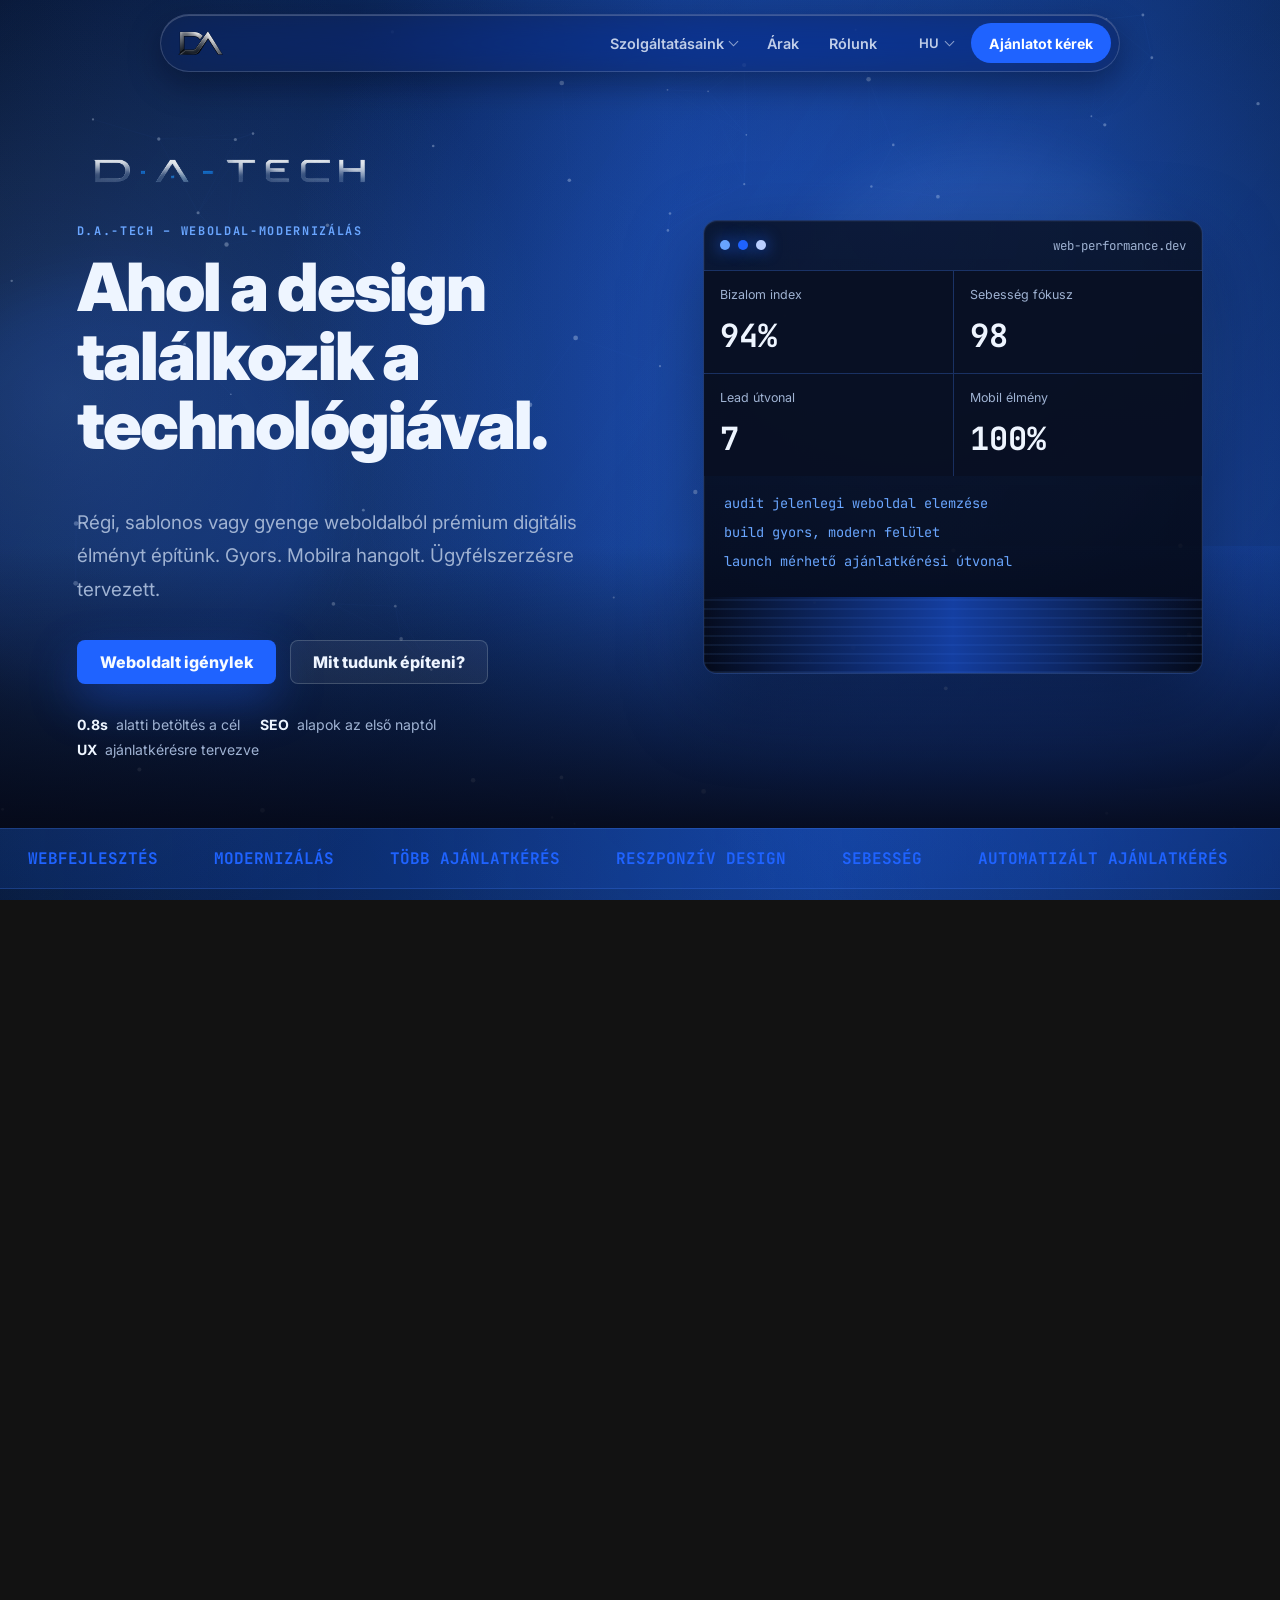
==== commit 2ff00b71: "Rewrite Hungarian copy in natural language Replace anglicisms and stiff phrasing across the hu dicti" ====
--- a/index.html
+++ b/index.html
@@ -3,22 +3,22 @@
   <head>
     <meta charset="utf-8">
     <meta name="viewport" content="width=device-width, initial-scale=1">
-    <title>DA Tech | Modern weboldalak és weboldal modernizálás</title>
+    <title>DA Tech | Modern weboldalak és weboldal-modernizálás</title>
     <meta
       name="description"
-      content="DA Tech modern, gyors és meggyőző weboldalakat készít cégeknek, akik több érdeklődőt, jobb megjelenést és erősebb online bizalmat szeretnének."
+      content="DA Tech modern, gyors és meggyőző weboldalakat készít olyan cégeknek, amelyek több érdeklődőt, jobb megjelenést és erősebb online bizalmat szeretnének."
     >
     <link rel="icon" type="image/png" sizes="256x256" href="assets/favicon-256.png?v=redesign-23">
     <link rel="shortcut icon" type="image/png" href="assets/favicon-256.png?v=redesign-23">
     <link rel="apple-touch-icon" href="assets/apple-touch-icon.png?v=redesign-23">
     <meta property="og:title" content="D.A.-Tech | Modern weboldalak">
-    <meta property="og:description" content="Modern weboldalak és weboldal-modernizálás cégeknek, akik több ügyfelet akarnak az első benyomásból.">
+    <meta property="og:description" content="Modern weboldalak és weboldal-modernizálás olyan cégeknek, amelyek már az első benyomással több ügyfelet szeretnének szerezni.">
     <meta property="og:image" content="https://da-technology.eu/assets/da-tech-wordmark-wide.png">
     <meta property="og:type" content="website">
     <meta property="og:url" content="https://da-technology.eu/">
     <meta name="twitter:card" content="summary_large_image">
     <meta name="twitter:title" content="D.A.-Tech | Modern weboldalak">
-    <meta name="twitter:description" content="Modern weboldalak és weboldal-modernizálás cégeknek, akik több ügyfelet akarnak az első benyomásból.">
+    <meta name="twitter:description" content="Modern weboldalak és weboldal-modernizálás olyan cégeknek, amelyek már az első benyomással több ügyfelet szeretnének szerezni.">
     <meta name="twitter:image" content="https://da-technology.eu/assets/da-tech-wordmark-wide.png">
     <link rel="canonical" href="https://da-technology.eu/">
     <link rel="alternate" hreflang="hu" href="https://da-technology.eu/">
@@ -48,7 +48,7 @@
         },
         "areaServed": ["Hungary", "Germany", "European Union"],
         "email": "hello@da-technology.eu",
-        "description": "Modern weboldal készítés, weboldal modernizálás és konverzióra hangolt digitális felületek.",
+        "description": "Modern weboldalkészítés, weboldal-modernizálás és ügyfélszerzésre tervezett weboldalak.",
         "sameAs": ["https://github.com/Androw96/DA-Tech"]
       }
     </script>
@@ -83,10 +83,10 @@
   </head>
   <body class="home-page">
     <div class="noise" aria-hidden="true"></div>
-    <section class="pre-index-intro" aria-label="DA Tech weboldal modernizálás intro">
+    <section class="pre-index-intro" aria-label="DA Tech weboldal-modernizálás – bevezető animáció">
       <div class="intro-showcase pre-index-card" aria-label="Basic WordPress oldal futurisztikus weboldallá alakul">
         <div class="intro-copy">
-          <span>Pre-index: weboldal modernizálás élőben</span>
+          <span>Weboldal-modernizálás élőben</span>
           <strong>Basic WordPress sablonból futurisztikus, ügyfélszerző DA Tech oldal.</strong>
         </div>
         <div class="transform-demo intro-transform">
@@ -178,7 +178,7 @@
         <div class="hero-glow hero-glow-two" aria-hidden="true"></div>
         <div class="hero-content">
           <img class="home-wordmark" src="assets/da-tech-wordmark-cropped.png" width="1040" height="190" alt="D.A.-Tech" fetchpriority="high" decoding="async">
-          <p class="eyebrow" data-i18n="hero.eyebrow">D.A.-Tech weboldal modernizálás</p>
+          <p class="eyebrow" data-i18n="hero.eyebrow">D.A.-Tech – weboldal-modernizálás</p>
           <h1 id="hero-title" class="home-slogan" data-i18n="hero.title">Ahol a design találkozik a technológiával.</h1>
           <p class="hero-lead" data-i18n="hero.lead">Régi, sablonos vagy gyenge weboldalból prémium digitális élményt építünk. Gyors. Mobilra hangolt. Ügyfélszerzésre tervezett.</p>
           <div class="hero-actions">
@@ -186,9 +186,9 @@
             <a class="button button-secondary" href="services.html" data-i18n="hero.secondary">Mit tudunk építeni?</a>
           </div>
           <div class="signal-row" aria-label="DA Tech fő előnyei">
-            <span><strong>0.8s</strong> <span data-i18n="hero.signalSpeed">célzott betöltési érzet</span></span>
-            <span><strong>SEO</strong> <span data-i18n="hero.signalSeo">alapok beépítve</span></span>
-            <span><strong>UX</strong> <span data-i18n="hero.signalUx">konverzióra hangolva</span></span>
+            <span><strong>0.8s</strong> <span data-i18n="hero.signalSpeed">alatti betöltés a cél</span></span>
+            <span><strong>SEO</strong> <span data-i18n="hero.signalSeo">alapok az első naptól</span></span>
+            <span><strong>UX</strong> <span data-i18n="hero.signalUx">ajánlatkérésre tervezve</span></span>
           </div>
         </div>
         <aside class="hero-panel" aria-label="DA Tech élő projekt panel">
@@ -229,12 +229,12 @@
         <div class="marquee-track">
           <span data-i18n="marquee.development">webfejlesztés</span>
           <span data-i18n="marquee.modernization">modernizálás</span>
-          <span data-i18n="marquee.conversion">konverzió</span>
+          <span data-i18n="marquee.conversion">több ajánlatkérés</span>
           <span data-i18n="marquee.responsive">reszponzív design</span>
           <span data-i18n="marquee.speed">sebesség</span>
           <span data-i18n="marquee.requests">automatizált ajánlatkérés</span>
           <span data-i18n="marquee.seo">SEO alapok</span>
-          <span data-i18n="marquee.brand">brand élmény</span>
+          <span data-i18n="marquee.brand">márkaélmény</span>
         </div>
       </section>
 
@@ -246,32 +246,32 @@
         <div class="service-grid">
           <article class="service-card">
             <span class="service-icon service-icon-screen" aria-hidden="true"></span>
-            <h3 data-i18n="services.card1Title">Weboldal készítés</h3>
-            <p data-i18n="services.card1Text">Modern, gyors, sallangmentes céges weboldalak és landing oldalak, amelyek telefonon is prémium első benyomást adnak.</p>
+            <h3 data-i18n="services.card1Title">Weboldalkészítés</h3>
+            <p data-i18n="services.card1Text">Modern, gyors, letisztult céges weboldalak és landing oldalak, amelyek telefonon is jó első benyomást keltenek.</p>
             <p class="service-price"><span data-i18n="services.priceLabel">Irányár</span><strong data-i18n="prices.basicPrice">220 000 Ft-tól</strong></p>
-            <a href="weboldal-keszites.html" class="service-link" data-i18n="services.card1Link">Weboldal készítés részletei</a>
+            <a href="weboldal-keszites.html" class="service-link" data-i18n="services.card1Link">Részletek a weboldalkészítésről</a>
             <a href="#contact" class="service-cta" data-project="Új weboldal" data-i18n="packages.cta">Ezt kérem</a>
           </article>
           <article class="service-card">
             <span class="service-icon service-icon-refresh" aria-hidden="true"></span>
-            <h3 data-i18n="services.card2Title">Weboldal modernizálás</h3>
-            <p data-i18n="services.card2Text">Régi, sablonos vagy széteső oldalból átlátható, mobilbarát, bizalomépítő felületet készítünk.</p>
+            <h3 data-i18n="services.card2Title">Weboldal-modernizálás</h3>
+            <p data-i18n="services.card2Text">A régi, sablonos vagy széteső oldaladból átlátható, mobilbarát, bizalomkeltő weboldalt készítünk.</p>
             <p class="service-price"><span data-i18n="services.priceLabel">Irányár</span><strong data-i18n="prices.modernizePrice">290 000 Ft-tól</strong></p>
-            <a href="weboldal-modernizalas.html" class="service-link" data-i18n="services.card2Link">Modernizálás részletei</a>
+            <a href="weboldal-modernizalas.html" class="service-link" data-i18n="services.card2Link">Részletek a modernizálásról</a>
             <a href="#contact" class="service-cta" data-project="Weboldal modernizálás" data-i18n="packages.cta">Ezt kérem</a>
           </article>
           <article class="service-card">
             <span class="service-icon service-icon-pin" aria-hidden="true"></span>
             <h3 data-i18n="services.card3Title">Extravagáns webes megoldások</h3>
-            <p data-i18n="services.card3Text">Animált intro, before/after élmény, audit modul, mikrointerakciók és olyan részletek, amelyek miatt a márka emlékezetes marad.</p>
+            <p data-i18n="services.card3Text">Animált nyitány, előtte–utána összehasonlítás, weboldal-értékelő, apró interakciók: olyan részletek, amelyek miatt emlékeznek a márkádra.</p>
             <p class="service-price"><span data-i18n="services.priceLabel">Irányár</span><strong data-i18n="prices.extraPrice">Egyedi ajánlat</strong></p>
-            <a href="extra-megoldasok.html" class="service-link" data-i18n="services.card3Link">Extra megoldások részletei</a>
+            <a href="extra-megoldasok.html" class="service-link" data-i18n="services.card3Link">Részletek az extra megoldásokról</a>
             <a href="#contact" class="service-cta" data-i18n="packages.cta">Ezt kérem</a>
           </article>
         </div>
         <div class="service-help">
           <h3 data-i18n="services.helpTitle">Nem tudod, melyikre van szükséged?</h3>
-          <p data-i18n="services.helpText">A legtöbb projekt kombináció: új első képernyő, mobilos rendbetétel, ajánlatkérési útvonal és egy kis extra wow-faktor. Írd meg, hol tartasz most, és javaslunk egy tiszta irányt.</p>
+          <p data-i18n="services.helpText">A legtöbb projekt több dolog keveréke: új nyitóképernyő, rendbe tett mobilnézet, egyszerű ajánlatkérés és egy kis extra látvány. Írd meg, hol tartasz most, és javasolunk egy irányt.</p>
           <a href="#contact" data-project="Nem tudom, kérek tanácsot" data-i18n="services.helpLink">Kérek javaslatot</a>
         </div>
       </section>
@@ -429,22 +429,22 @@
               <input id="auditUrl" type="url" placeholder="https://ceged.hu" data-i18n-placeholder="audit.placeholder">
               <button class="button button-primary" type="button" id="auditButton" data-i18n="audit.button">Értékelés indítása</button>
             </div>
-            <p data-i18n="audit.note">Az értékelő élő PageSpeed/Lighthouse mobilmérést kér le: teljesítmény, SEO, technikai bizalom és mobilélmény alapján.</p>
-            <p class="legal-microcopy" data-i18n="audit.disclaimer">Élő külső mérés alapján készül; ha a mérés nem elérhető, URL-alapú fallback elemzést mutat.</p>
+            <p data-i18n="audit.note">Az értékelő élő PageSpeed/Lighthouse mobilmérést kér le, és a teljesítmény, a SEO, a technikai megbízhatóság és a mobilnézet alapján pontoz.</p>
+            <p class="legal-microcopy" data-i18n="audit.disclaimer">Élő külső mérés alapján készül; ha a mérés nem érhető el, a cím alapján ad egy előzetes értékelést.</p>
             <div class="audit-insights audit-weaknesses">
               <strong data-i18n="audit.weaknessesTitle">Gyengeségek</strong>
               <ul id="auditInsights">
-                <li data-i18n="audit.defaultInsight1">Nincs kritikus gyengeség: a saját oldal modernizálási történetet, bizalmat és ajánlatkérési útvonalat is ad.</li>
-                <li data-i18n="audit.defaultInsight2">Nincs kritikus gyengeség: a reszponzív nézetek, nyelvváltás és animált elemek együtt prémium élményt adnak.</li>
-                <li data-i18n="audit.defaultInsight3">Nincs kritikus gyengeség: az értékelő, before/after blokk és weboldal igénylés flow együtt konverziós útvonalat alkot.</li>
+                <li data-i18n="audit.defaultInsight1">Nincs kritikus gyengeség: az oldal bemutatja a modernizálást, bizalmat épít, és egyszerűvé teszi az ajánlatkérést.</li>
+                <li data-i18n="audit.defaultInsight2">Nincs kritikus gyengeség: a reszponzív nézetek, a nyelvváltás és az animációk együtt igényes élményt adnak.</li>
+                <li data-i18n="audit.defaultInsight3">Nincs kritikus gyengeség: az értékelő, az előtte–utána blokk és az ajánlatkérő űrlap együtt végigvezeti a látogatót.</li>
               </ul>
             </div>
             <div class="audit-recommendations audit-improvements">
               <strong data-i18n="audit.improvementsTitle">Fejlesztési lehetőségek</strong>
               <ol id="auditRecommendations">
-                <li data-i18n="audit.defaultSuggestion1">További finomításként később valós ügyfélreferenciákkal lehet még erősebbé tenni.</li>
-                <li data-i18n="audit.defaultSuggestion2">További finomításként éles domainen mérhető analitika és konverziókövetés kapcsolható rá.</li>
-                <li data-i18n="audit.defaultSuggestion3">További finomításként az értékelő később backenddel valós HTML elemzéssé bővíthető.</li>
+                <li data-i18n="audit.defaultSuggestion1">Valódi ügyfélreferenciákkal később még meggyőzőbbé tehető.</li>
+                <li data-i18n="audit.defaultSuggestion2">Az éles domainen bekapcsolható a látogatottság és az ajánlatkérések mérése.</li>
+                <li data-i18n="audit.defaultSuggestion3">Az értékelő később szerveroldali HTML-elemzéssel bővíthető.</li>
               </ol>
             </div>
           </div>
@@ -454,10 +454,10 @@
             <div class="audit-reasons">
               <strong data-i18n="audit.reasonsTitle">Pontozás indoklása</strong>
               <ul id="auditReasons">
-                <li data-i18n="audit.defaultReason1">Design 100: erős D.A.-Tech brand, futurisztikus intro és prémium kék vizuális rendszer.</li>
-                <li data-i18n="audit.defaultReason2">Sebesség 100: statikus, könnyű frontend, cache-bumpolt assetek és gyors első képernyő.</li>
-                <li data-i18n="audit.defaultReason3">Bizalom 100: többnyelvű tartalom, rólunk oldal, bizalmi rendszer és világos szolgáltatás struktúra.</li>
-                <li data-i18n="audit.defaultReason4">Mobil 100: dedikált mobil és landscape szabályok, reszponzív CTA-k és stabil intro elrendezés.</li>
+                <li data-i18n="audit.defaultReason1">Design 100: erős D.A.-Tech arculat, futurisztikus nyitány és igényes kék vizuális rendszer.</li>
+                <li data-i18n="audit.defaultReason2">Sebesség 100: könnyű statikus felépítés, hatékony gyorsítótárazás és gyorsan megjelenő első képernyő.</li>
+                <li data-i18n="audit.defaultReason3">Bizalom 100: többnyelvű tartalom, Rólunk oldal, bizalomkeltő elemek és áttekinthető szolgáltatásszerkezet.</li>
+                <li data-i18n="audit.defaultReason4">Mobil 100: külön mobilos és fekvő nézetre szabott elrendezés, reszponzív gombok és stabil nyitóanimáció.</li>
               </ul>
             </div>
             <div class="audit-bars">
@@ -466,15 +466,15 @@
               <span data-audit-bar="trust" style="--value: 100%"><strong data-i18n="audit.trust">Bizalom</strong><em>100</em></span>
               <span data-audit-bar="mobile" style="--value: 100%"><strong data-i18n="audit.mobile">Mobil</strong><em>100</em></span>
             </div>
-            <p id="auditSummary" data-i18n="audit.summary">DA Tech saját oldal értékelése: 100/100. A felület prémium, mobilra hangolt és konverzióra épített.</p>
+            <p id="auditSummary" data-i18n="audit.summary">A DA Tech saját oldalának értékelése: 100/100. Igényes, mobilra hangolt, és ajánlatkérésre tervezték.</p>
           </div>
         </div>
       </section>
 
       <section id="contact" class="section contact">
         <div class="contact-copy">
-          <p class="eyebrow" data-i18n="contact.eyebrow">Indítsuk el</p>
-          <h2 data-i18n="contact.title">Készen állsz egy weboldalra, ami végre komolyan képviseli a céged?</h2>
+          <p class="eyebrow" data-i18n="contact.eyebrow">Kezdjük el</p>
+          <h2 data-i18n="contact.title">Készen állsz egy weboldalra, ami végre méltón képviseli a cégedet?</h2>
           <p data-i18n="contact.text">Írd meg pár mondatban, mit szeretnél, és konkrét javaslattal jelentkezünk.</p>
           <ol class="contact-steps">
             <li><span data-i18n="contact.proofResponseLabel">Válaszidő</span><strong data-i18n="contact.proofResponseText">24 órán belül</strong></li>
@@ -496,7 +496,7 @@
           <div class="flow-panel active">
             <label>
               <span data-i18n="form.message">Röviden a projektről</span>
-              <textarea name="message" rows="4" placeholder="Mi a cél, mi nem működik most, milyen hatást szeretnél?" data-i18n-placeholder="form.messagePlaceholder"></textarea>
+              <textarea name="message" rows="4" placeholder="Mi a cél, mi nem működik most, és mit szeretnél elérni?" data-i18n-placeholder="form.messagePlaceholder"></textarea>
             </label>
           </div>
           <div class="flow-panel active">
@@ -518,7 +518,7 @@
           </div>
           <p class="form-status" id="formStatus" aria-live="polite"></p>
           <div class="flow-actions">
-            <button class="button button-primary" type="button" id="flowNext" data-i18n="flow.send">Ajánlatkérés küldése</button>
+            <button class="button button-primary" type="button" id="flowNext" data-i18n="flow.send">Ajánlatkérés elküldése</button>
           </div>
           <p class="legal-microcopy" data-i18n="form.privacyMicrocopy">Az adatokat csak az ajánlatkérés megválaszolására használjuk. Marketing e-mailt külön hozzájárulás nélkül nem küldünk.</p>
         </form>
@@ -527,7 +527,7 @@
 
     <footer class="footer">
       <span>© 2026 D.A.-Tech</span>
-      <span data-i18n="footer.tagline">Modern weboldalak és weboldal modernizálás</span>
+      <span data-i18n="footer.tagline">Modern weboldalak és weboldal-modernizálás</span>
       <nav class="footer-links" aria-label="Oldalak">
         <a href="about.html" data-i18n="nav.about">Rólunk</a>
       </nav>
@@ -543,7 +543,7 @@
     <div class="cookie-banner" id="cookieBanner" role="dialog" aria-live="polite" aria-label="Cookie tájékoztató">
       <div>
         <strong data-i18n="cookie.title">Adatvédelem és cookie-k</strong>
-        <p data-i18n="cookie.text">Jelenleg csak működéshez szükséges tárolást használunk. Analitika vagy marketing cookie csak külön hozzájárulás után kerülhetne be.</p>
+        <p data-i18n="cookie.text">Jelenleg csak a működéshez szükséges tárolást használunk. Analitikai vagy marketing cookie csak a külön hozzájárulásod után kerülhet be.</p>
       </div>
       <div class="cookie-actions">
         <button class="button button-secondary" type="button" data-cookie-choice="reject" data-i18n="cookie.reject">Elutasítom</button>
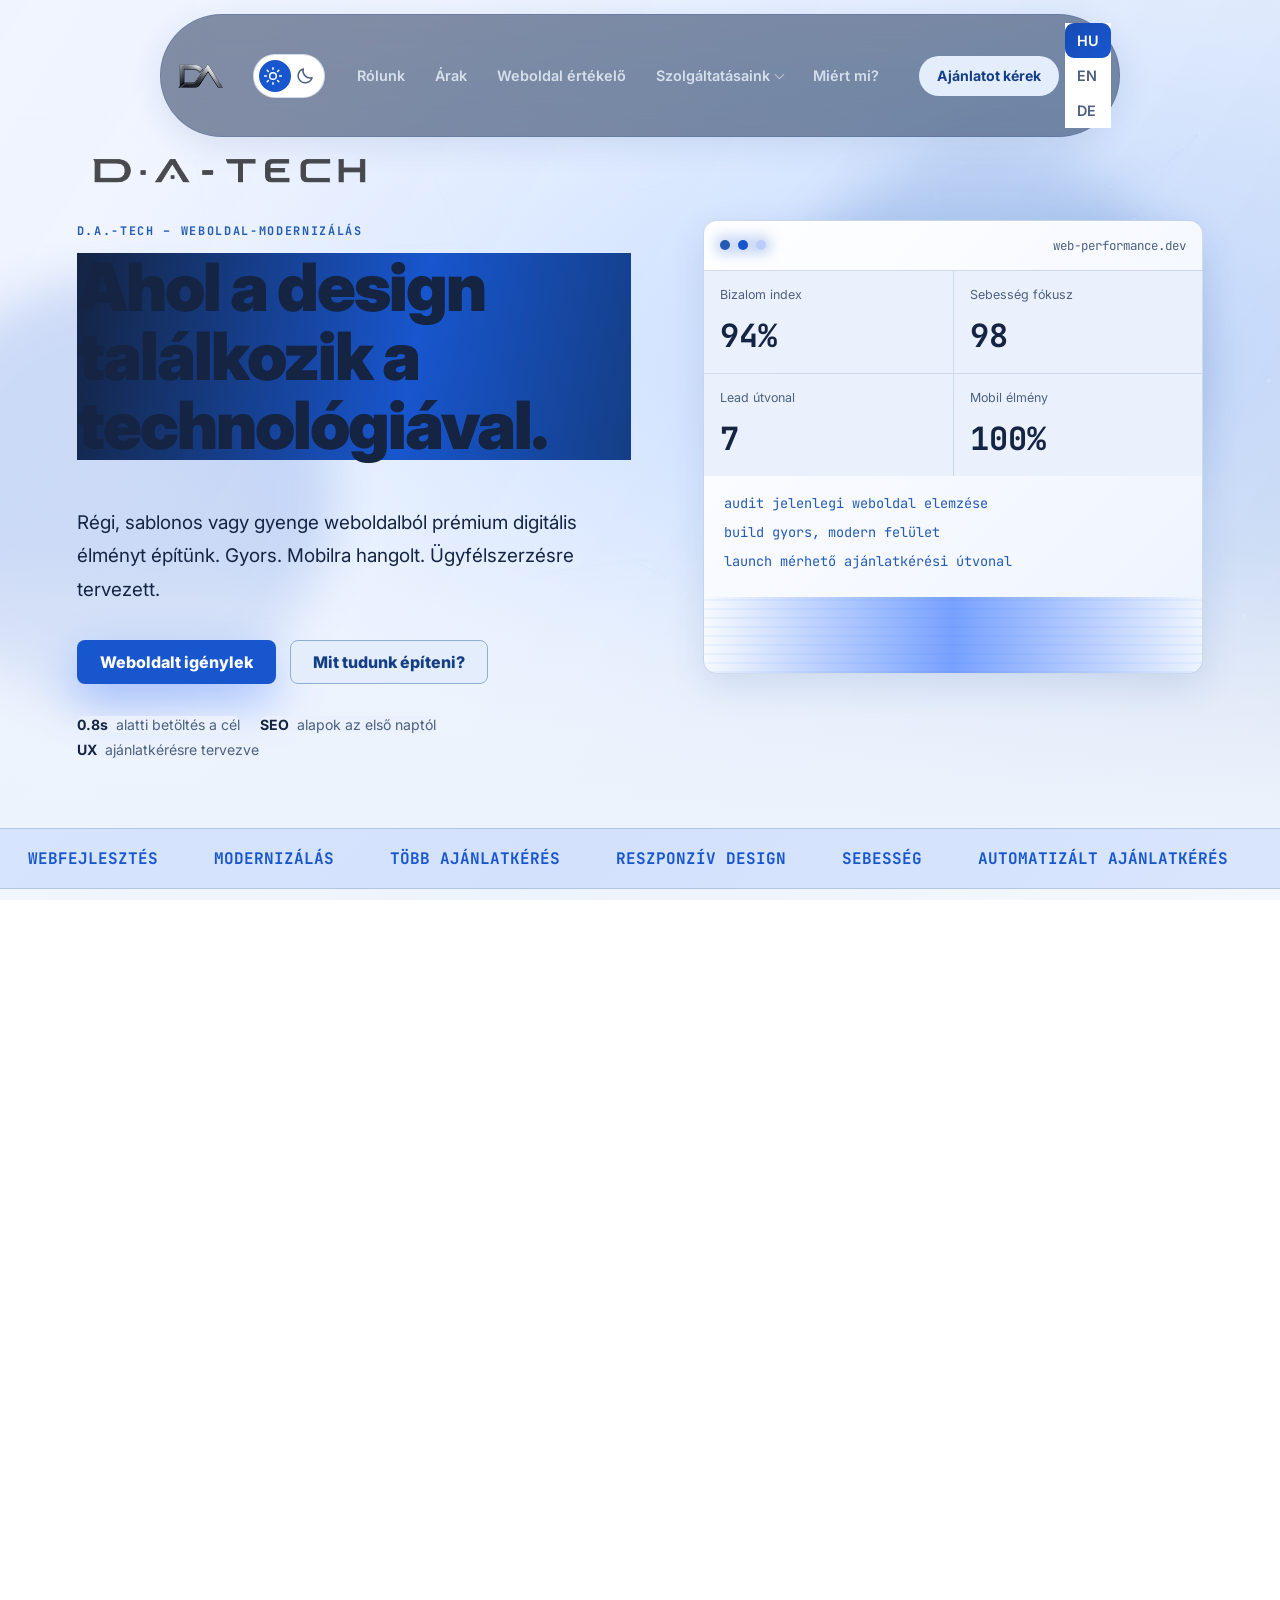
==== commit 188e2c41: "Add persistent dark and light themes across all pages" ====
--- a/index.html
+++ b/index.html
@@ -3,28 +3,29 @@
   <head>
     <meta charset="utf-8">
     <meta name="viewport" content="width=device-width, initial-scale=1">
-    <title>DA Tech | Modern weboldalak és weboldal-modernizálás</title>
+    <title>DA Tech | Modern weboldalak és weboldal modernizálás</title>
     <meta
       name="description"
-      content="DA Tech modern, gyors és meggyőző weboldalakat készít olyan cégeknek, amelyek több érdeklődőt, jobb megjelenést és erősebb online bizalmat szeretnének."
+      content="DA Tech modern, gyors és meggyőző weboldalakat készít cégeknek, akik több érdeklődőt, jobb megjelenést és erősebb online bizalmat szeretnének."
     >
-    <link rel="icon" type="image/png" sizes="256x256" href="assets/favicon-256.png?v=redesign-23">
-    <link rel="shortcut icon" type="image/png" href="assets/favicon-256.png?v=redesign-23">
-    <link rel="apple-touch-icon" href="assets/apple-touch-icon.png?v=redesign-23">
+    <link rel="icon" type="image/png" sizes="256x256" href="assets/favicon-256.png?v=cinematic-intro-98">
+    <link rel="shortcut icon" type="image/png" href="assets/favicon-256.png?v=cinematic-intro-98">
+    <link rel="apple-touch-icon" href="assets/apple-touch-icon.png?v=cinematic-intro-98">
     <meta property="og:title" content="D.A.-Tech | Modern weboldalak">
-    <meta property="og:description" content="Modern weboldalak és weboldal-modernizálás olyan cégeknek, amelyek már az első benyomással több ügyfelet szeretnének szerezni.">
+    <meta property="og:description" content="Modern weboldalak és weboldal-modernizálás cégeknek, akik több ügyfelet akarnak az első benyomásból.">
     <meta property="og:image" content="https://da-technology.eu/assets/da-tech-wordmark-wide.png">
     <meta property="og:type" content="website">
     <meta property="og:url" content="https://da-technology.eu/">
     <meta name="twitter:card" content="summary_large_image">
     <meta name="twitter:title" content="D.A.-Tech | Modern weboldalak">
-    <meta name="twitter:description" content="Modern weboldalak és weboldal-modernizálás olyan cégeknek, amelyek már az első benyomással több ügyfelet szeretnének szerezni.">
+    <meta name="twitter:description" content="Modern weboldalak és weboldal-modernizálás cégeknek, akik több ügyfelet akarnak az első benyomásból.">
     <meta name="twitter:image" content="https://da-technology.eu/assets/da-tech-wordmark-wide.png">
     <link rel="canonical" href="https://da-technology.eu/">
     <link rel="alternate" hreflang="hu" href="https://da-technology.eu/">
     <link rel="alternate" hreflang="en" href="https://da-technology.eu/">
     <link rel="alternate" hreflang="de" href="https://da-technology.eu/">
     <meta name="theme-color" content="#050816">
+    <script src="theme.js?v=1"></script>
     <link rel="preload" as="image" href="assets/da-tech-logo-nav.png">
     <link rel="preload" as="image" href="assets/da-tech-wordmark-cropped.png">
     <script type="application/ld+json">
@@ -48,7 +49,7 @@
         },
         "areaServed": ["Hungary", "Germany", "European Union"],
         "email": "hello@da-technology.eu",
-        "description": "Modern weboldalkészítés, weboldal-modernizálás és ügyfélszerzésre tervezett weboldalak.",
+        "description": "Modern weboldal készítés, weboldal modernizálás és konverzióra hangolt digitális felületek.",
         "sameAs": ["https://github.com/Androw96/DA-Tech"]
       }
     </script>
@@ -79,14 +80,15 @@
     <link rel="preconnect" href="https://fonts.googleapis.com">
     <link rel="preconnect" href="https://fonts.gstatic.com" crossorigin>
     <link href="https://fonts.googleapis.com/css2?family=Inter:wght@400;500;600;700;800;900&family=JetBrains+Mono:wght@500;700&display=swap" rel="stylesheet">
-    <link rel="stylesheet" href="styles.css?v=redesign-23">
+    <link rel="stylesheet" href="styles.css?v=cinematic-intro-98">
+    <link rel="stylesheet" href="theme.css?v=2">
   </head>
   <body class="home-page">
     <div class="noise" aria-hidden="true"></div>
-    <section class="pre-index-intro" aria-label="DA Tech weboldal-modernizálás – bevezető animáció">
+    <section class="pre-index-intro" aria-label="DA Tech weboldal modernizálás intro">
       <div class="intro-showcase pre-index-card" aria-label="Basic WordPress oldal futurisztikus weboldallá alakul">
         <div class="intro-copy">
-          <span>Weboldal-modernizálás élőben</span>
+          <span>Pre-index: weboldal modernizálás élőben</span>
           <strong>Basic WordPress sablonból futurisztikus, ügyfélszerző DA Tech oldal.</strong>
         </div>
         <div class="transform-demo intro-transform">
@@ -138,37 +140,38 @@
     </section>
     <header class="site-header">
       <a class="brand" href="index.html?skipIntro=1" aria-label="DA Tech kezdőlap">
-        <img class="brand-logo" src="assets/da-tech-logo-nav.png" width="186" height="104" alt="DA Tech" fetchpriority="high" decoding="async">
+        <img class="brand-logo" src="assets/da-tech-logo-nav.png" width="256" height="256" alt="DA Tech" fetchpriority="high" decoding="async">
       </a>
-      <nav class="nav" aria-label="Fő navigáció">
-        <div class="nav-menu">
-          <button class="nav-menu-button" type="button" data-i18n="nav.methods">Szolgáltatásaink</button>
-          <div class="nav-dropdown">
-            <a href="weboldal-keszites.html" data-i18n="nav.methodBuild">Weboldalkészítés</a>
-            <a href="weboldal-modernizalas.html" data-i18n="nav.methodExtravagant">Weboldal-modernizálás</a>
-            <a href="extra-megoldasok.html" data-i18n="nav.methodProcess">Extravagáns megoldások</a>
-            <a href="audit.html" data-i18n="nav.audit">Weboldal értékelő</a>
-          </div>
-        </div>
-        <a href="prices.html" data-i18n="nav.prices">Árak</a>
-        <a href="about.html" data-i18n="nav.about">Rólunk</a>
-      </nav>
-      <div class="header-actions">
-        <div class="nav-menu lang-menu">
-          <button class="nav-menu-button lang-current" type="button" aria-label="Nyelv választás">HU</button>
-          <div class="nav-dropdown language-switcher">
-            <button class="lang-option active" type="button" data-lang="hu">HU</button>
-            <button class="lang-option" type="button" data-lang="en">EN</button>
-            <button class="lang-option" type="button" data-lang="de">DE</button>
-          </div>
-        </div>
-        <a class="nav-cta" href="contact.html" data-i18n="nav.cta">Ajánlatot kérek</a>
-      </div>
+      <button class="theme-toggle" type="button" role="switch" aria-checked="true" aria-label="Sötét mód" title="Váltás világos módra" disabled>
+        <svg class="theme-sun" viewBox="0 0 24 24" fill="none" stroke="currentColor" stroke-width="1.8" stroke-linecap="round" aria-hidden="true"><circle cx="12" cy="12" r="4"/><path d="M12 2v2m0 16v2M2 12h2m16 0h2M5 5l1.5 1.5m11 11L19 19M5 19l1.5-1.5m11-11L19 5"/></svg>
+        <svg class="theme-moon" viewBox="0 0 24 24" fill="none" stroke="currentColor" stroke-width="1.8" stroke-linecap="round" stroke-linejoin="round" aria-hidden="true"><path d="M20.5 14A8.5 8.5 0 0 1 10 3.5 8.5 8.5 0 1 0 20.5 14Z"/></svg>
+      </button>
       <button class="mobile-menu-toggle" type="button" aria-label="Menü megnyitása" aria-expanded="false">
         <span></span>
         <span></span>
         <span></span>
       </button>
+      <nav class="nav" aria-label="Fő navigáció">
+        <a href="about.html" data-i18n="nav.about">Rólunk</a>
+        <a href="prices.html" data-i18n="nav.prices">Árak</a><a href="audit.html" data-i18n="nav.audit">Weboldal értékelő</a>
+        <div class="nav-menu">
+          <button class="nav-menu-button" type="button" data-i18n="nav.methods">Szolgáltatásaink</button>
+          <div class="nav-dropdown">
+            <a href="weboldal-keszites.html" data-i18n="nav.methodBuild">Weboldal készítés</a>
+            <a href="weboldal-modernizalas.html" data-i18n="nav.methodExtravagant">Weboldal modernizálás</a>
+            <a href="extra-megoldasok.html" data-i18n="nav.methodProcess">Extravagáns megoldások</a>
+          </div>
+        </div>
+        <a href="why-us.html" data-i18n="nav.why">Miért mi?</a>
+      </nav>
+      <div class="header-actions">
+        <a class="nav-cta" href="contact.html" data-i18n="nav.cta">Weboldal igénylése</a>
+        <div class="language-switcher" aria-label="Nyelv választás">
+          <button class="lang-option active" type="button" data-lang="hu">HU</button>
+          <button class="lang-option" type="button" data-lang="en">EN</button>
+          <button class="lang-option" type="button" data-lang="de">DE</button>
+        </div>
+      </div>
     </header>
 
     <main id="top">
@@ -178,17 +181,19 @@
         <div class="hero-glow hero-glow-two" aria-hidden="true"></div>
         <div class="hero-content">
           <img class="home-wordmark" src="assets/da-tech-wordmark-cropped.png" width="1040" height="190" alt="D.A.-Tech" fetchpriority="high" decoding="async">
-          <p class="eyebrow" data-i18n="hero.eyebrow">D.A.-Tech – weboldal-modernizálás</p>
+          <p class="eyebrow" data-i18n="hero.eyebrow">D.A.-Tech weboldal modernizálás</p>
           <h1 id="hero-title" class="home-slogan" data-i18n="hero.title">Ahol a design találkozik a technológiával.</h1>
-          <p class="hero-lead" data-i18n="hero.lead">Régi, sablonos vagy gyenge weboldalból prémium digitális élményt építünk. Gyors. Mobilra hangolt. Ügyfélszerzésre tervezett.</p>
+          <p class="hero-lead" data-i18n="hero.lead">
+            Régi, sablonos vagy gyenge weboldalból prémium digitális élményt építünk. Gyors. Mobilra hangolt. Ügyfélszerzésre tervezett.
+          </p>
           <div class="hero-actions">
             <a class="button button-primary" href="contact.html" data-i18n="hero.primary">Weboldalt igénylek</a>
             <a class="button button-secondary" href="services.html" data-i18n="hero.secondary">Mit tudunk építeni?</a>
           </div>
           <div class="signal-row" aria-label="DA Tech fő előnyei">
-            <span><strong>0.8s</strong> <span data-i18n="hero.signalSpeed">alatti betöltés a cél</span></span>
-            <span><strong>SEO</strong> <span data-i18n="hero.signalSeo">alapok az első naptól</span></span>
-            <span><strong>UX</strong> <span data-i18n="hero.signalUx">ajánlatkérésre tervezve</span></span>
+            <span><strong>0.8s</strong> <span data-i18n="hero.signalSpeed">célzott betöltési érzet</span></span>
+            <span><strong>SEO</strong> <span data-i18n="hero.signalSeo">alapok beépítve</span></span>
+            <span><strong>UX</strong> <span data-i18n="hero.signalUx">konverzióra hangolva</span></span>
           </div>
         </div>
         <aside class="hero-panel" aria-label="DA Tech élő projekt panel">
@@ -229,193 +234,45 @@
         <div class="marquee-track">
           <span data-i18n="marquee.development">webfejlesztés</span>
           <span data-i18n="marquee.modernization">modernizálás</span>
-          <span data-i18n="marquee.conversion">több ajánlatkérés</span>
+          <span data-i18n="marquee.conversion">konverzió</span>
           <span data-i18n="marquee.responsive">reszponzív design</span>
           <span data-i18n="marquee.speed">sebesség</span>
           <span data-i18n="marquee.requests">automatizált ajánlatkérés</span>
           <span data-i18n="marquee.seo">SEO alapok</span>
-          <span data-i18n="marquee.brand">márkaélmény</span>
-        </div>
-      </section>
-
-      <section id="services" class="section services services-featured" aria-labelledby="services-title">
+          <span data-i18n="marquee.brand">brand élmény</span>
+        </div>
+      </section>
+
+      <section id="services" class="section services services-featured">
         <div class="section-heading service-intro">
           <p class="eyebrow" data-i18n="services.eyebrow">Szolgáltatások</p>
-          <h2 id="services-title" data-i18n="services.title">Weboldal-szolgáltatások egy kézből</h2>
         </div>
         <div class="service-grid">
           <article class="service-card">
             <span class="service-icon service-icon-screen" aria-hidden="true"></span>
-            <h3 data-i18n="services.card1Title">Weboldalkészítés</h3>
-            <p data-i18n="services.card1Text">Modern, gyors, letisztult céges weboldalak és landing oldalak, amelyek telefonon is jó első benyomást keltenek.</p>
-            <p class="service-price"><span data-i18n="services.priceLabel">Irányár</span><strong data-i18n="prices.basicPrice">220 000 Ft-tól</strong></p>
-            <a href="weboldal-keszites.html" class="service-link" data-i18n="services.card1Link">Részletek a weboldalkészítésről</a>
-            <a href="#contact" class="service-cta" data-project="Új weboldal" data-i18n="packages.cta">Ezt kérem</a>
+            <h3 data-i18n="services.card1Title">Weboldal készítés</h3>
+            <p data-i18n="services.card1Text">Modern, gyors, sallangmentes céges weboldalak és landing oldalak, amelyek telefonon is prémium első benyomást adnak.</p>
+            <a href="weboldal-keszites.html" class="service-link" data-i18n="services.card1Link">Weboldal készítés részletei</a>
           </article>
           <article class="service-card">
             <span class="service-icon service-icon-refresh" aria-hidden="true"></span>
-            <h3 data-i18n="services.card2Title">Weboldal-modernizálás</h3>
-            <p data-i18n="services.card2Text">A régi, sablonos vagy széteső oldaladból átlátható, mobilbarát, bizalomkeltő weboldalt készítünk.</p>
-            <p class="service-price"><span data-i18n="services.priceLabel">Irányár</span><strong data-i18n="prices.modernizePrice">290 000 Ft-tól</strong></p>
-            <a href="weboldal-modernizalas.html" class="service-link" data-i18n="services.card2Link">Részletek a modernizálásról</a>
-            <a href="#contact" class="service-cta" data-project="Weboldal modernizálás" data-i18n="packages.cta">Ezt kérem</a>
+            <h3 data-i18n="services.card2Title">Weboldal modernizálás</h3>
+            <p data-i18n="services.card2Text">Régi, sablonos vagy széteső oldalból átlátható, mobilbarát, bizalomépítő felületet készítünk.</p>
+            <a href="weboldal-modernizalas.html" class="service-link" data-i18n="services.card2Link">Modernizálás részletei</a>
           </article>
           <article class="service-card">
             <span class="service-icon service-icon-pin" aria-hidden="true"></span>
             <h3 data-i18n="services.card3Title">Extravagáns webes megoldások</h3>
-            <p data-i18n="services.card3Text">Animált nyitány, előtte–utána összehasonlítás, weboldal-értékelő, apró interakciók: olyan részletek, amelyek miatt emlékeznek a márkádra.</p>
-            <p class="service-price"><span data-i18n="services.priceLabel">Irányár</span><strong data-i18n="prices.extraPrice">Egyedi ajánlat</strong></p>
-            <a href="extra-megoldasok.html" class="service-link" data-i18n="services.card3Link">Részletek az extra megoldásokról</a>
-            <a href="#contact" class="service-cta" data-i18n="packages.cta">Ezt kérem</a>
+            <p data-i18n="services.card3Text">Animált intro, before/after élmény, audit modul, mikrointerakciók és olyan részletek, amelyek miatt a márka emlékezetes marad.</p>
+            <a href="extra-megoldasok.html" class="service-link" data-i18n="services.card3Link">Extra megoldások részletei</a>
           </article>
         </div>
         <div class="service-help">
           <h3 data-i18n="services.helpTitle">Nem tudod, melyikre van szükséged?</h3>
-          <p data-i18n="services.helpText">A legtöbb projekt több dolog keveréke: új nyitóképernyő, rendbe tett mobilnézet, egyszerű ajánlatkérés és egy kis extra látvány. Írd meg, hol tartasz most, és javasolunk egy irányt.</p>
-          <a href="#contact" data-project="Nem tudom, kérek tanácsot" data-i18n="services.helpLink">Kérek javaslatot</a>
-        </div>
-      </section>
-
-      <section class="section case-studies reveal-on-scroll" aria-labelledby="cases-title">
-        <div class="section-heading">
-          <p class="eyebrow" data-i18n="cases.eyebrow">Példa átalakítások</p>
-          <h2 id="cases-title" data-i18n="cases.title">Nem több szöveg kell, hanem jobb első benyomás.</h2>
-          <p class="section-note" data-i18n="cases.exampleNote">Szemléltető példák: a számok tipikus célokat mutatnak, nem konkrét ügyfelek mért eredményeit.</p>
-        </div>
-        <div class="case-grid">
-          <article class="case-card">
-            <span data-i18n="cases.card1Tag">Régi céges oldal</span>
-            <h3 data-i18n="cases.card1Title">Elavult oldalból igényes nyitány.</h3>
-            <p data-i18n="cases.card1Text">Egyértelmű ajánlat, gyors kapcsolatfelvétel, mobilra tervezett szerkezet.</p>
-            <strong>+68% <small data-i18n="cases.metricTrust">erősebb bizalom</small></strong>
-          </article>
-          <article class="case-card">
-            <span data-i18n="cases.card2Tag">Landing oldal</span>
-            <h3 data-i18n="cases.card2Title">Szétszórt üzenetből egy világos felhívás.</h3>
-            <p data-i18n="cases.card2Text">A látogató nem bolyong: lát, megért, kattint.</p>
-            <strong>3x <small data-i18n="cases.metricPath">egyszerűbb ajánlatkérés</small></strong>
-          </article>
-          <article class="case-card">
-            <span data-i18n="cases.card3Tag">Weboldal-modernizálás</span>
-            <h3 data-i18n="cases.card3Title">Sablonból emlékezetes oldal.</h3>
-            <p data-i18n="cases.card3Text">Előtte–utána, neonos tech hangulat, gyors mobilnézet.</p>
-            <strong>100 <small data-i18n="cases.metricMobile">célérték mobilon</small></strong>
-          </article>
-        </div>
-      </section>
-
-      <section id="showcase" class="section showcase" aria-labelledby="showcase-title">
-        <div class="section-heading">
-          <p class="eyebrow" data-i18n="showcase.eyebrow">Extravagáns megoldások</p>
-          <h2 id="showcase-title" data-i18n="showcase.title">Mozgás, fény, interakció – csak ott, ahol számít.</h2>
-        </div>
-        <div class="showcase-grid">
-          <article>
-            <div class="visual visual-orbit" aria-hidden="true">
-              <span></span><span></span><span></span>
-            </div>
-            <h3 data-i18n="showcase.card1Title">Élő technológiai háttér</h3>
-            <p data-i18n="showcase.card1Text">Már az első másodpercben szakértelmet sugall.</p>
-          </article>
-          <article>
-            <div class="visual visual-bars" aria-hidden="true">
-              <span></span><span></span><span></span><span></span>
-            </div>
-            <h3 data-i18n="showcase.card2Title">Ajánlatkérést segítő elemek</h3>
-            <p data-i18n="showcase.card2Text">Gyorsan megmutatják, miért érdemes ajánlatot kérni.</p>
-          </article>
-          <article>
-            <div class="visual visual-code" aria-hidden="true">
-              <span>&lt;modernize /&gt;</span>
-              <span>speed: excellent;</span>
-              <span>trust: online;</span>
-            </div>
-            <h3 data-i18n="showcase.card3Title">Fejlesztői minőség</h3>
-            <p data-i18n="showcase.card3Text">Gyors működés, tiszta szerkezet – nem egyszeri látványelem.</p>
-          </article>
-          <article>
-            <div class="visual visual-logo-reveal" aria-hidden="true">
-              <strong data-i18n="showcase.card4Logo">A Logód</strong>
-              <span></span>
-              <span></span>
-            </div>
-            <h3 data-i18n="showcase.card4Title">Megelevenedő logó</h3>
-            <p data-i18n="showcase.card4Text">A márkád nem egyszerűen megjelenik: fényből és mozgásból áll össze, hogy megmaradjon az emlékezetben.</p>
-          </article>
-        </div>
-      </section>
-
-      <section id="proof" class="section proof">
-        <div class="proof-copy">
-          <p class="eyebrow" data-i18n="proof.eyebrow">Miért a D.A.-Tech?</p>
-          <h2 data-i18n="proof.title">Számunkra nincs lehetetlen.</h2>
-          <p data-i18n="proof.text">Ha az ötlet üzletileg megéri, megtaláljuk hozzá a megoldást: a designban, a technológiában és az ügyfélszerzésben is.</p>
-        </div>
-        <div class="proof-stats">
-          <div><strong>2003</strong><span data-i18n="proof.statYear">óta működő cég</span></div>
-          <div><strong data-i18n="proof.statHoursValue">24 óra</strong><span data-i18n="proof.statHours">alatt az első javaslat</span></div>
-          <div><strong>3</strong><span data-i18n="proof.statLang">nyelven: HU · EN · DE</span></div>
-          <div><strong>Győr</strong><span data-i18n="proof.statCity">székhelyű magyar vállalkozás</span></div>
-        </div>
-        <div class="credibility-grid">
-          <article>
-            <span data-i18n="trust.legalKicker">Céges háttér</span>
-            <strong>D. A.-Tech 2003 Kft.</strong>
-            <p data-i18n="trust.legalText">2003 óta működő magyar vállalkozás, győri székhellyel és ellenőrizhető cégadatokkal.</p>
-          </article>
-          <article>
-            <span data-i18n="trust.processKicker">Ajánlat után</span>
-            <strong data-i18n="trust.processTitle">Válasz 24 órán belül</strong>
-            <p data-i18n="trust.processText">Kötelezettség nélküli ajánlatot adunk: előbb megértjük, mit kell elérnie a weboldalnak.</p>
-          </article>
-          <article>
-            <span data-i18n="trust.techKicker">Mérhető alapok</span>
-            <strong data-i18n="trust.techTitle">HTTPS, mobil, SEO-alapok</strong>
-            <p data-i18n="trust.techText">Gyors statikus felépítés, többnyelvű tartalom, jogi oldalak és egyszerű ajánlatkérés.</p>
-          </article>
-        </div>
-        <div class="trust-note">
-          <span data-i18n="trust.note1">Nem tűnünk el átadás után.</span>
-          <span data-i18n="trust.note2">A tervezést mobilon kezdjük.</span>
-          <span data-i18n="trust.note3">Nem sablont kapsz, hanem az üzleti céljaidat szolgáló oldalt.</span>
-        </div>
-      </section>
-
-
-      <section id="process" class="section process">
-        <div class="section-heading">
-          <p class="eyebrow" data-i18n="process.eyebrow">Így dolgozunk</p>
-          <h2 data-i18n="process.title">Négy lépés, mellébeszélés nélkül.</h2>
-        </div>
-        <div class="timeline">
-          <div class="timeline-item">
-            <span>01</span>
-            <h3 data-i18n="process.step1Title">Felmérés és cél</h3>
-            <p data-i18n="process.step1Text">Mi nem működik, és milyen eredményt kell hoznia?</p>
-            <em class="timeline-time" data-i18n="process.step1Time">1–2 nap</em>
-          </div>
-          <div class="timeline-item">
-            <span>02</span>
-            <h3 data-i18n="process.step2Title">Látványterv</h3>
-            <p data-i18n="process.step2Text">Első benyomás, üzenet, vizuális irány, gombok.</p>
-            <em class="timeline-time" data-i18n="process.step2Time">1 hét</em>
-          </div>
-          <div class="timeline-item">
-            <span>03</span>
-            <h3 data-i18n="process.step3Title">Fejlesztés</h3>
-            <p data-i18n="process.step3Text">Gyors, modern, mobilbarát oldal, extra funkciókkal.</p>
-            <em class="timeline-time" data-i18n="process.step3Time">2–3 hét</em>
-          </div>
-          <div class="timeline-item">
-            <span>04</span>
-            <h3 data-i18n="process.step4Title">Finomhangolás</h3>
-            <p data-i18n="process.step4Text">Ritmus, sebesség, mobilnézet, ajánlatkérés.</p>
-            <em class="timeline-time" data-i18n="process.step4Time">3–5 nap</em>
-          </div>
-        </div>
-        <p class="process-total" data-i18n="process.total">Egy átlagos, 5–10 aloldalas céges weboldal nagyjából 4–5 hét alatt készül el.</p>
-      </section>
-
+          <p data-i18n="services.helpText">A legtöbb projekt kombináció: új első képernyő, mobilos rendbetétel, ajánlatkérési útvonal és egy kis extra wow-faktor. Írd meg, hol tartasz most, és javaslunk egy tiszta irányt.</p>
+          <a href="contact.html" data-i18n="services.helpLink">Kérek javaslatot</a>
+        </div>
+      </section>
 
       <section class="section audit-lab audit-empty reveal-on-scroll" aria-labelledby="audit-title">
         <div class="section-heading">
@@ -429,22 +286,22 @@
               <input id="auditUrl" type="url" placeholder="https://ceged.hu" data-i18n-placeholder="audit.placeholder">
               <button class="button button-primary" type="button" id="auditButton" data-i18n="audit.button">Értékelés indítása</button>
             </div>
-            <p data-i18n="audit.note">Az értékelő élő PageSpeed/Lighthouse mobilmérést kér le, és a teljesítmény, a SEO, a technikai megbízhatóság és a mobilnézet alapján pontoz.</p>
-            <p class="legal-microcopy" data-i18n="audit.disclaimer">Élő külső mérés alapján készül; ha a mérés nem érhető el, a cím alapján ad egy előzetes értékelést.</p>
+            <p data-i18n="audit.note">Az értékelő élő PageSpeed/Lighthouse mobilmérést kér le: teljesítmény, SEO, technikai bizalom és mobilélmény alapján.</p>
+            <p class="legal-microcopy" data-i18n="audit.disclaimer">Élő külső mérés alapján készül; ha a mérés nem elérhető, URL-alapú fallback elemzést mutat.</p>
             <div class="audit-insights audit-weaknesses">
               <strong data-i18n="audit.weaknessesTitle">Gyengeségek</strong>
               <ul id="auditInsights">
-                <li data-i18n="audit.defaultInsight1">Nincs kritikus gyengeség: az oldal bemutatja a modernizálást, bizalmat épít, és egyszerűvé teszi az ajánlatkérést.</li>
-                <li data-i18n="audit.defaultInsight2">Nincs kritikus gyengeség: a reszponzív nézetek, a nyelvváltás és az animációk együtt igényes élményt adnak.</li>
-                <li data-i18n="audit.defaultInsight3">Nincs kritikus gyengeség: az értékelő, az előtte–utána blokk és az ajánlatkérő űrlap együtt végigvezeti a látogatót.</li>
+                <li data-i18n="audit.defaultInsight1">Nincs kritikus gyengeség: a saját oldal modernizálási történetet, bizalmat és ajánlatkérési útvonalat is ad.</li>
+                <li data-i18n="audit.defaultInsight2">Nincs kritikus gyengeség: a reszponzív nézetek, nyelvváltás és animált elemek együtt prémium élményt adnak.</li>
+                <li data-i18n="audit.defaultInsight3">Nincs kritikus gyengeség: az értékelő, before/after blokk és weboldal igénylés flow együtt konverziós útvonalat alkot.</li>
               </ul>
             </div>
             <div class="audit-recommendations audit-improvements">
               <strong data-i18n="audit.improvementsTitle">Fejlesztési lehetőségek</strong>
               <ol id="auditRecommendations">
-                <li data-i18n="audit.defaultSuggestion1">Valódi ügyfélreferenciákkal később még meggyőzőbbé tehető.</li>
-                <li data-i18n="audit.defaultSuggestion2">Az éles domainen bekapcsolható a látogatottság és az ajánlatkérések mérése.</li>
-                <li data-i18n="audit.defaultSuggestion3">Az értékelő később szerveroldali HTML-elemzéssel bővíthető.</li>
+                <li data-i18n="audit.defaultSuggestion1">További finomításként később valós ügyfélreferenciákkal lehet még erősebbé tenni.</li>
+                <li data-i18n="audit.defaultSuggestion2">További finomításként éles domainen mérhető analitika és konverziókövetés kapcsolható rá.</li>
+                <li data-i18n="audit.defaultSuggestion3">További finomításként az értékelő később backenddel valós HTML elemzéssé bővíthető.</li>
               </ol>
             </div>
           </div>
@@ -454,10 +311,10 @@
             <div class="audit-reasons">
               <strong data-i18n="audit.reasonsTitle">Pontozás indoklása</strong>
               <ul id="auditReasons">
-                <li data-i18n="audit.defaultReason1">Design 100: erős D.A.-Tech arculat, futurisztikus nyitány és igényes kék vizuális rendszer.</li>
-                <li data-i18n="audit.defaultReason2">Sebesség 100: könnyű statikus felépítés, hatékony gyorsítótárazás és gyorsan megjelenő első képernyő.</li>
-                <li data-i18n="audit.defaultReason3">Bizalom 100: többnyelvű tartalom, Rólunk oldal, bizalomkeltő elemek és áttekinthető szolgáltatásszerkezet.</li>
-                <li data-i18n="audit.defaultReason4">Mobil 100: külön mobilos és fekvő nézetre szabott elrendezés, reszponzív gombok és stabil nyitóanimáció.</li>
+                <li data-i18n="audit.defaultReason1">Design 100: erős D.A.-Tech brand, futurisztikus intro és prémium kék vizuális rendszer.</li>
+                <li data-i18n="audit.defaultReason2">Sebesség 100: statikus, könnyű frontend, cache-bumpolt assetek és gyors első képernyő.</li>
+                <li data-i18n="audit.defaultReason3">Bizalom 100: többnyelvű tartalom, rólunk oldal, bizalmi rendszer és világos szolgáltatás struktúra.</li>
+                <li data-i18n="audit.defaultReason4">Mobil 100: dedikált mobil és landscape szabályok, reszponzív CTA-k és stabil intro elrendezés.</li>
               </ul>
             </div>
             <div class="audit-bars">
@@ -466,37 +323,237 @@
               <span data-audit-bar="trust" style="--value: 100%"><strong data-i18n="audit.trust">Bizalom</strong><em>100</em></span>
               <span data-audit-bar="mobile" style="--value: 100%"><strong data-i18n="audit.mobile">Mobil</strong><em>100</em></span>
             </div>
-            <p id="auditSummary" data-i18n="audit.summary">A DA Tech saját oldalának értékelése: 100/100. Igényes, mobilra hangolt, és ajánlatkérésre tervezték.</p>
-          </div>
+            <p id="auditSummary" data-i18n="audit.summary">DA Tech saját oldal értékelése: 100/100. A felület prémium, mobilra hangolt és konverzióra épített.</p>
+          </div>
+        </div>
+      </section>
+
+      <section class="section case-studies reveal-on-scroll" aria-labelledby="cases-title">
+        <div class="section-heading">
+          <p class="eyebrow" data-i18n="cases.eyebrow">Demo transformation</p>
+          <h2 id="cases-title" data-i18n="cases.title">Nem több szöveg. Jobb első benyomás.</h2>
+        </div>
+        <div class="case-grid">
+          <article class="case-card">
+            <span data-i18n="cases.card1Tag">Régi céges oldal</span>
+            <h3 data-i18n="cases.card1Title">Régi hatásból prémium belépő.</h3>
+            <p data-i18n="cases.card1Text">Egyértelmű ajánlat, gyors kapcsolat, mobil-first szerkezet.</p>
+            <strong>+68% <small data-i18n="cases.metricTrust">erősebb bizalmi érzet</small></strong>
+          </article>
+          <article class="case-card">
+            <span data-i18n="cases.card2Tag">Landing page</span>
+            <h3 data-i18n="cases.card2Title">Szétszórt üzenetből tiszta CTA.</h3>
+            <p data-i18n="cases.card2Text">A látogató nem bolyong: lát, ért, kattint.</p>
+            <strong>3x <small data-i18n="cases.metricPath">tisztább döntési út</small></strong>
+          </article>
+          <article class="case-card">
+            <span data-i18n="cases.card3Tag">Weboldal modernizálás</span>
+            <h3 data-i18n="cases.card3Title">Sablonból emlékezetes élmény.</h3>
+            <p data-i18n="cases.card3Text">Before/after, neon tech hangulat, gyors mobil élmény.</p>
+            <strong>100 <small data-i18n="cases.metricMobile">mobil audit célpont</small></strong>
+          </article>
+        </div>
+      </section>
+
+      <section id="proof" class="section proof">
+        <div class="proof-copy">
+          <p class="eyebrow" data-i18n="proof.eyebrow">Miért a D.A.-Tech?</p>
+          <h2 data-i18n="proof.title">Számunkra nincs lehetetlen.</h2>
+          <p data-i18n="proof.text">
+            Ha az ötlet üzletileg értékes, megkeressük hozzá a megoldást: designban, technológiában és ügyfélszerző útvonalban is.
+          </p>
+        </div>
+        <div class="proof-stack">
+          <div class="proof-item">
+            <strong data-i18n="proof.item1Title">Stratégiai design</strong>
+            <span data-i18n="proof.item1Text">A figyelmet oda vezetjük, ahol döntés születik.</span>
+          </div>
+          <div class="proof-item">
+            <strong data-i18n="proof.item2Title">Modern technikai alap</strong>
+            <span data-i18n="proof.item2Text">Gyors, reszponzív, keresőbarát alap.</span>
+          </div>
+          <div class="proof-item">
+            <strong data-i18n="proof.item3Title">Prémium érzés</strong>
+            <span data-i18n="proof.item3Text">Animáció, tér és fókusz, ami drágábbnak érződik.</span>
+          </div>
+        </div>
+      </section>
+
+      <section class="section trust-system reveal-on-scroll" aria-labelledby="trust-title">
+        <div class="section-heading">
+          <p class="eyebrow" data-i18n="trust.eyebrow">Bizalmi rendszer</p>
+          <h2 id="trust-title" data-i18n="trust.title">Bizalom gyorsan, felesleges magyarázkodás nélkül.</h2>
+        </div>
+        <div class="trust-grid">
+          <div><strong>01</strong><span data-i18n="trust.item1">Átlátható folyamat és mérföldkövek.</span></div>
+          <div><strong>02</strong><span data-i18n="trust.item2">Mobil-first megjelenés minden képernyőre.</span></div>
+          <div><strong>03</strong><span data-i18n="trust.item3">SEO és sebesség alapok már induláskor.</span></div>
+          <div><strong>04</strong><span data-i18n="trust.item4">Átadás után is továbbfejleszthető rendszer.</span></div>
+        </div>
+        <div class="trust-note">
+          <span data-i18n="trust.note1">Nem tűnünk el átadás után.</span>
+          <span data-i18n="trust.note2">Mobilon kezdjük a gondolkodást.</span>
+          <span data-i18n="trust.note3">Nem sablont kapsz, hanem üzleti célt kiszolgáló oldalt.</span>
+        </div>
+        <div class="credibility-grid">
+          <article>
+            <span data-i18n="trust.legalKicker">Céges háttér</span>
+            <strong>D. A.-Tech 2003 Kft.</strong>
+            <p data-i18n="trust.legalText">2003 óta működő magyar vállalkozás, győri székhellyel és ellenőrizhető cégadatokkal.</p>
+          </article>
+          <article>
+            <span data-i18n="trust.processKicker">Ajánlat után</span>
+            <strong data-i18n="trust.processTitle">24 órán belüli irány</strong>
+            <p data-i18n="trust.processText">Nem kötelező erejű ajánlatot adunk: először megértjük, mire kell dolgoznia a weboldalnak.</p>
+          </article>
+          <article>
+            <span data-i18n="trust.techKicker">Mérhető alapok</span>
+            <strong data-i18n="trust.techTitle">HTTPS, mobil, SEO alap</strong>
+            <p data-i18n="trust.techText">Gyors statikus felépítés, többnyelvű tartalom, jogi oldalak és tiszta ajánlatkérési útvonal.</p>
+          </article>
+        </div>
+      </section>
+
+      <section id="showcase" class="section showcase" aria-labelledby="showcase-title">
+        <div class="section-heading">
+          <p class="eyebrow" data-i18n="showcase.eyebrow">Extravagáns megoldások</p>
+          <h2 id="showcase-title" data-i18n="showcase.title">Mozgás, fény, interakció. Csak ott, ahol számít.</h2>
+        </div>
+        <div class="showcase-grid">
+          <article>
+            <div class="visual visual-orbit" aria-hidden="true">
+              <span></span><span></span><span></span>
+            </div>
+            <h3 data-i18n="showcase.card1Title">Élő tech háttér</h3>
+            <p data-i18n="showcase.card1Text">Az első másodpercben tech szakértelmet sugall.</p>
+          </article>
+          <article>
+            <div class="visual visual-bars" aria-hidden="true">
+              <span></span><span></span><span></span><span></span>
+            </div>
+            <h3 data-i18n="showcase.card2Title">Konverziós modulok</h3>
+            <p data-i18n="showcase.card2Text">Gyorsan mutatják, miért érdemes ajánlatot kérni.</p>
+          </article>
+          <article>
+            <div class="visual visual-code" aria-hidden="true">
+              <span>&lt;modernize /&gt;</span>
+              <span>speed: excellent;</span>
+              <span>trust: online;</span>
+            </div>
+            <h3 data-i18n="showcase.card3Title">Fejlesztői minőség</h3>
+            <p data-i18n="showcase.card3Text">Gyors működés, tiszta struktúra, nem egyszer használatos show.</p>
+          </article>
+          <article>
+            <div class="visual visual-logo-reveal" aria-hidden="true">
+              <strong data-i18n="showcase.card4Logo">A Logód</strong>
+              <span></span>
+              <span></span>
+            </div>
+            <h3 data-i18n="showcase.card4Title">Logó reveal élmény</h3>
+            <p data-i18n="showcase.card4Text">A márka nem csak megjelenik: fényből, mozgásból és fókuszból épül fel, hogy emlékezzenek rá.</p>
+          </article>
+        </div>
+      </section>
+
+      <section id="process" class="section process">
+        <div class="section-heading">
+          <p class="eyebrow" data-i18n="process.eyebrow">Így dolgozunk</p>
+          <h2 data-i18n="process.title">Négy lépés. Nincs ködösítés.</h2>
+        </div>
+        <div class="timeline">
+          <div class="timeline-item">
+            <span>01</span>
+            <h3 data-i18n="process.step1Title">Audit és cél</h3>
+            <p data-i18n="process.step1Text">Mi nem működik, és milyen eredményt kell hoznia?</p>
+          </div>
+          <div class="timeline-item">
+            <span>02</span>
+            <h3 data-i18n="process.step2Title">Design irány</h3>
+            <p data-i18n="process.step2Text">Első benyomás, üzenet, vizuális irány, CTA.</p>
+          </div>
+          <div class="timeline-item">
+            <span>03</span>
+            <h3 data-i18n="process.step3Title">Fejlesztés</h3>
+            <p data-i18n="process.step3Text">Gyors, modern, mobilbarát felület, extra funkciókkal.</p>
+          </div>
+          <div class="timeline-item">
+            <span>04</span>
+            <h3 data-i18n="process.step4Title">Finomhangolás</h3>
+            <p data-i18n="process.step4Text">Ritmus, sebesség, mobilnézet, ajánlatkérési út.</p>
+          </div>
+        </div>
+      </section>
+
+      <section class="section packages reveal-on-scroll" aria-labelledby="packages-title">
+        <div class="section-heading">
+          <p class="eyebrow" data-i18n="packages.eyebrow">Ajánlati irányok</p>
+          <h2 id="packages-title" data-i18n="packages.title">Három indulási irány. Mind konverzióra építve.</h2>
+        </div>
+        <div class="package-grid">
+          <article>
+            <span>Start</span>
+            <h3 data-i18n="packages.startTitle">Gyors, modern jelenlét</h3>
+            <p data-i18n="packages.startText">Landing page vagy egyszerű céges oldal erős első benyomással.</p>
+            <ul>
+              <li data-i18n="packages.startPoint1">1 oldalas prémium struktúra</li>
+              <li data-i18n="packages.startPoint2">Mobil-first megjelenés</li>
+              <li data-i18n="packages.startPoint3">Ajánlatkérési CTA útvonal</li>
+            </ul>
+            <a href="contact.html" data-i18n="packages.cta">Ezt kérem</a>
+          </article>
+          <article class="featured">
+            <span>Modernize</span>
+            <h3 data-i18n="packages.modernTitle">Régi oldalból prémium felület</h3>
+            <p data-i18n="packages.modernText">A régi oldal megtartja a lényeget, de új élményt kap.</p>
+            <ul>
+              <li data-i18n="packages.modernPoint1">Before/after modernizálási audit</li>
+              <li data-i18n="packages.modernPoint2">Új első képernyő és szolgáltatás logika</li>
+              <li data-i18n="packages.modernPoint3">Sebesség, bizalom és mobil élmény fókusz</li>
+            </ul>
+            <a href="contact.html" data-i18n="packages.cta">Ezt kérem</a>
+          </article>
+          <article>
+            <span>Premium Build</span>
+            <h3 data-i18n="packages.premiumTitle">Teljes digitális élmény</h3>
+            <p data-i18n="packages.premiumText">Egyedi többoldalas weboldal, prémium interakciókkal és brand rendszerrel.</p>
+            <ul>
+              <li data-i18n="packages.premiumPoint1">Többoldalas céges rendszer</li>
+              <li data-i18n="packages.premiumPoint2">Extravagáns animációk és audit modulok</li>
+              <li data-i18n="packages.premiumPoint3">Többnyelvű, skálázható tartalom</li>
+            </ul>
+            <a href="contact.html" data-i18n="packages.cta">Ezt kérem</a>
+          </article>
         </div>
       </section>
 
       <section id="contact" class="section contact">
         <div class="contact-copy">
-          <p class="eyebrow" data-i18n="contact.eyebrow">Kezdjük el</p>
-          <h2 data-i18n="contact.title">Készen állsz egy weboldalra, ami végre méltón képviseli a cégedet?</h2>
-          <p data-i18n="contact.text">Írd meg pár mondatban, mit szeretnél, és konkrét javaslattal jelentkezünk.</p>
-          <ol class="contact-steps">
-            <li><span data-i18n="contact.proofResponseLabel">Válaszidő</span><strong data-i18n="contact.proofResponseText">24 órán belül</strong></li>
-            <li><span data-i18n="contact.proofStartLabel">Első lépés</span><strong data-i18n="contact.proofStartText">Díjmentes egyeztetés</strong></li>
-            <li><span data-i18n="contact.proofOfferLabel">Ajánlat</span><strong data-i18n="contact.proofOfferText">Világos, átlátható javaslat</strong></li>
-          </ol>
-          <p class="contact-direct"><span data-i18n="contact.directLabel">Inkább e-mailben írnál?</span> <a href="mailto:hello@da-technology.eu">hello@da-technology.eu</a></p>
+          <p class="eyebrow" data-i18n="contact.eyebrow">Indítsuk el</p>
+          <h2 data-i18n="contact.title">Készen állsz egy weboldalra, ami végre komolyan képviseli a céged?</h2>
+          <p data-i18n="contact.text">
+            Írd meg pár mondatban, mit szeretnél. Mi visszajövünk egy tiszta iránnyal.
+          </p>
+          <div class="contact-trust-panel">
+            <strong data-i18n="contact.trustTitle">Díjmentes, kötelezettség nélküli első válasz.</strong>
+            <span data-i18n="contact.trustText">Ha az űrlap technikai okból nem menne át, írj közvetlenül: hello@da-technology.eu</span>
+          </div>
         </div>
         <form class="contact-form request-flow request-flow-direct">
           <div class="flow-panel active">
-            <fieldset class="choice-chips">
-              <legend data-i18n="form.project">Mire van szükséged?</legend>
-              <label><input type="radio" name="project" value="Új weboldal" checked><span data-i18n="form.optionNew">Új weboldal</span></label>
-              <label><input type="radio" name="project" value="Weboldal modernizálás"><span data-i18n="form.optionModern">Weboldal-modernizálás</span></label>
-              <label><input type="radio" name="project" value="Landing page"><span data-i18n="form.optionLanding">Landing oldal</span></label>
-              <label><input type="radio" name="project" value="Nem tudom, kérek tanácsot"><span data-i18n="form.optionAdvice">Nem tudom, kérek tanácsot</span></label>
-            </fieldset>
+            <label>
+              <span data-i18n="form.project">Mire van szükséged?</span>
+              <select name="project">
+                <option data-i18n="form.optionNew">Új weboldal</option>
+                <option data-i18n="form.optionModern">Weboldal modernizálás</option>
+                <option data-i18n="form.optionLanding">Landing page</option>
+                <option data-i18n="form.optionAdvice">Nem tudom, kérek tanácsot</option>
+              </select>
+            </label>
           </div>
           <div class="flow-panel active">
             <label>
               <span data-i18n="form.message">Röviden a projektről</span>
-              <textarea name="message" rows="4" placeholder="Mi a cél, mi nem működik most, és mit szeretnél elérni?" data-i18n-placeholder="form.messagePlaceholder"></textarea>
+              <textarea name="message" rows="4" placeholder="Mi a cél, mi nem működik most, milyen hatást szeretnél?" data-i18n-placeholder="form.messagePlaceholder"></textarea>
             </label>
           </div>
           <div class="flow-panel active">
@@ -516,21 +573,22 @@
               </span>
             </label>
           </div>
+          <div class="flow-summary">
+            <strong data-i18n="flow.summaryTitle">DA Tech javaslat</strong>
+            <span id="flowRecommendation" data-i18n="flow.summaryText">Modernizálási audit, prémium első képernyő és mobil-first konverziós útvonal.</span>
+          </div>
+          <p class="legal-microcopy" data-i18n="form.privacyMicrocopy">Az adatokat csak az ajánlatkérés megválaszolására használjuk. Marketing emailt külön hozzájárulás nélkül nem küldünk.</p>
           <p class="form-status" id="formStatus" aria-live="polite"></p>
           <div class="flow-actions">
-            <button class="button button-primary" type="button" id="flowNext" data-i18n="flow.send">Ajánlatkérés elküldése</button>
-          </div>
-          <p class="legal-microcopy" data-i18n="form.privacyMicrocopy">Az adatokat csak az ajánlatkérés megválaszolására használjuk. Marketing e-mailt külön hozzájárulás nélkül nem küldünk.</p>
+            <button class="button button-primary" type="button" id="flowNext" data-i18n="flow.send">Ajánlatkérés küldése</button>
+          </div>
         </form>
       </section>
     </main>
 
     <footer class="footer">
       <span>© 2026 D.A.-Tech</span>
-      <span data-i18n="footer.tagline">Modern weboldalak és weboldal-modernizálás</span>
-      <nav class="footer-links" aria-label="Oldalak">
-        <a href="about.html" data-i18n="nav.about">Rólunk</a>
-      </nav>
+      <span data-i18n="footer.tagline">Modern weboldalak és weboldal modernizálás</span>
       <nav class="footer-links" aria-label="Jogi linkek">
         <a href="privacy.html" data-i18n="footer.privacy">Adatkezelés</a>
         <a href="cookies.html" data-i18n="footer.cookies">Cookie-k</a>
@@ -543,7 +601,7 @@
     <div class="cookie-banner" id="cookieBanner" role="dialog" aria-live="polite" aria-label="Cookie tájékoztató">
       <div>
         <strong data-i18n="cookie.title">Adatvédelem és cookie-k</strong>
-        <p data-i18n="cookie.text">Jelenleg csak a működéshez szükséges tárolást használunk. Analitikai vagy marketing cookie csak a külön hozzájárulásod után kerülhet be.</p>
+        <p data-i18n="cookie.text">Jelenleg csak működéshez szükséges tárolást használunk. Analitika vagy marketing cookie csak külön hozzájárulás után kerülhetne be.</p>
       </div>
       <div class="cookie-actions">
         <button class="button button-secondary" type="button" data-cookie-choice="reject" data-i18n="cookie.reject">Elutasítom</button>
@@ -551,6 +609,6 @@
       </div>
     </div>
 
-    <script src="script.js?v=redesign-23" defer></script>
+    <script src="script.js?v=cinematic-intro-98" defer></script>
   </body>
 </html>
--- a/theme.css
+++ b/theme.css
@@ -0,0 +1,213 @@
+/* Shared theme layer, loaded after the original design on every page. */
+:root[data-theme="light"] {
+  color-scheme: light;
+  --bg: #f4f7fd;
+  --panel: rgba(255, 255, 255, 0.9);
+  --panel-solid: #ffffff;
+  --text: #142442;
+  --muted: #4c6080;
+  --line: rgba(37, 79, 146, 0.2);
+  --accent: #1856ce;
+  --accent-strong: #245bb4;
+  --accent-hot: #143e85;
+  --shadow: rgba(31, 73, 140, 0.12);
+}
+
+.site-header {
+  grid-template-columns: auto minmax(0, 1fr) auto auto;
+  gap: clamp(10px, 1.4vw, 20px);
+}
+
+.site-header > .brand { grid-column: 1; grid-row: 1; }
+.site-header > .nav { grid-column: 2; grid-row: 1; }
+.site-header > .header-actions { grid-column: 3; grid-row: 1; }
+.site-header > .theme-toggle { grid-column: 4; grid-row: 1; }
+
+.theme-toggle {
+  position: relative;
+  display: inline-flex;
+  align-items: center;
+  justify-content: space-between;
+  flex-shrink: 0;
+  width: 72px;
+  height: 44px;
+  padding: 0 9px;
+  border: 1px solid var(--line);
+  border-radius: 999px;
+  color: var(--muted);
+  background: var(--panel-solid);
+  cursor: pointer;
+  isolation: isolate;
+  -webkit-tap-highlight-color: transparent;
+}
+
+.theme-toggle::before {
+  content: "";
+  position: absolute;
+  top: 5px;
+  left: 5px;
+  width: 32px;
+  height: 32px;
+  border-radius: 50%;
+  background: var(--accent);
+  transform: translateX(28px);
+  transition: transform 180ms ease;
+  z-index: -1;
+}
+
+.theme-toggle svg { width: 20px; height: 20px; }
+.theme-toggle .theme-moon { color: #fff; }
+:root[data-theme="light"] .theme-toggle::before { transform: translateX(0); }
+:root[data-theme="light"] .theme-toggle .theme-sun { color: #fff; }
+:root[data-theme="light"] .theme-toggle .theme-moon { color: var(--muted); }
+.theme-toggle:hover { border-color: var(--accent-strong); }
+.theme-toggle:focus-visible { outline: 3px solid var(--accent-strong); outline-offset: 4px; }
+.theme-toggle:disabled { opacity: 0.5; cursor: default; }
+
+/* Preserve the dark art direction inside the before/after demonstrations. */
+:root[data-theme="light"] :is(.pre-index-intro, .site-morph, .compare-frame, .visual) {
+  --text: #eef5ff;
+  --muted: #9fb2d2;
+  --accent: #1f63ff;
+  --accent-strong: #6aa6ff;
+  --accent-hot: #d7e7ff;
+  color: var(--text);
+}
+
+:root[data-theme="light"] body {
+  background:
+    radial-gradient(circle at 82% 8%, rgba(80, 140, 240, 0.14), transparent 36rem),
+    linear-gradient(135deg, #f8faff, #edf3fc 65%, #f4f7fd);
+}
+
+:root[data-theme="light"] body.home-page::before { background: none; }
+:root[data-theme="light"] .noise { opacity: 0.18; background-image: linear-gradient(#315a8d18 1px, transparent 1px), linear-gradient(90deg, #315a8d18 1px, transparent 1px); }
+
+/* !important is needed to override the existing homepage hero override. */
+:root[data-theme="light"] body.home-page .hero {
+  background: radial-gradient(ellipse at 80% 42%, #c6dcff 0%, transparent 65%), linear-gradient(120deg, #f8faff, #e6efff) !important;
+}
+:root[data-theme="light"] .hero::before { background: none; }
+:root[data-theme="light"] .hero::after { background: linear-gradient(to top, #edf3fc, transparent); }
+:root[data-theme="light"] .hero-glow { opacity: 0.16; }
+:root[data-theme="light"] #heroCanvas { opacity: 0.35; }
+:root[data-theme="light"] .home-wordmark { filter: brightness(0) opacity(0.78); mix-blend-mode: normal; }
+:root[data-theme="light"] .home-slogan {
+  background-image: linear-gradient(100deg, #142442, #1856ce 60%, #143e85);
+  text-shadow: none;
+}
+:root[data-theme="light"] .site-header {
+  background: rgba(248, 251, 255, 0.94);
+  border-color: var(--line);
+  box-shadow: 0 8px 32px var(--shadow);
+}
+:root[data-theme="light"] :is(.nav-dropdown, .language-switcher, .mobile-menu-toggle) {
+  background: var(--panel-solid);
+  border-color: var(--line);
+  color: var(--text);
+}
+:root[data-theme="light"] .mobile-menu-toggle span { background: var(--text); }
+
+:root[data-theme="light"] :is(
+  .about-card, .hero-panel, .intro-showcase, .impact-strip article,
+  .service-card, .showcase-grid article, .case-card, .timeline-item,
+  .proof-item, .contact-form, .service-detail-card, .audit-input-panel,
+  .audit-result, .package-grid article, .trust-grid div, .legal-card,
+  .institution-block, .faq-list details, .credibility-grid article,
+  .contact-trust-panel, .company-proof-list div
+) {
+  background: linear-gradient(135deg, #ffffff, #edf3ff);
+  border-color: var(--line);
+  box-shadow: 0 12px 36px var(--shadow);
+  color: var(--text);
+}
+:root[data-theme="light"] .pre-index-intro .intro-showcase {
+  background: linear-gradient(135deg, #07132d, #040917);
+  color: #eef5ff;
+}
+:root[data-theme="light"] .package-grid article.featured {
+  background: linear-gradient(135deg, #e0ecff, #ffffff);
+  border-color: var(--accent);
+}
+:root[data-theme="light"] :is(.contact-page .standalone-contact, .home-page #contact) {
+  background: radial-gradient(circle at 90% 10%, #dceaff, transparent 30rem), #edf3fc;
+}
+:root[data-theme="light"] .home-page #contact .contact-trust-panel {
+  background: var(--panel-solid);
+}
+:root[data-theme="light"] :is(.metric-grid div, .signal-row span, .audit-reasons, .audit-insights, .audit-recommendations, .flow-summary) {
+  background: #eaf1fc;
+  border-color: var(--line);
+}
+:root[data-theme="light"] .audit-weaknesses { background: #fff1f1; border-color: #d49595; }
+:root[data-theme="light"] .audit-weaknesses li::before { color: #b72f3a; }
+:root[data-theme="light"] .audit-reasons li::before { color: var(--accent); }
+:root[data-theme="light"] .cookie-banner {
+  background: rgba(250, 252, 255, 0.98);
+  border-color: var(--line);
+  box-shadow: 0 12px 48px #18365b24;
+}
+
+:root[data-theme="light"] :is(
+  .hero-lead, .terminal, .service-link, .case-card strong,
+  .contact-form label, .legal-card strong, .table-label,
+  .pricing-section-heading h2, .institution-block h2, .price-faq h2,
+  .faq-list summary, .footer-links a, .contact-copy h1,
+  .credibility-grid strong, .contact-trust-panel strong, .company-proof-list strong
+) { color: var(--text); }
+:root[data-theme="light"] :is(
+  .pricing-note, .side-label, .legal-microcopy, .contact-copy p,
+  .credibility-grid p, .contact-trust-panel span
+) { color: var(--muted); }
+:root[data-theme="light"] :is(.trust-note span, .audit-diagnostics span) {
+  color: var(--accent-hot);
+  background: #e2edff;
+  border-color: var(--line);
+}
+:root[data-theme="light"] :is(.contact-form input, .contact-form select, .contact-form textarea, .audit-controls input) {
+  color: var(--text);
+  background: #fff;
+  border-color: #98b0d2;
+  accent-color: var(--accent);
+}
+:root[data-theme="light"] :is(.contact-form input, .contact-form textarea, .audit-controls input)::placeholder {
+  color: #5b6e8a;
+  opacity: 1;
+}
+:root[data-theme="light"] .flow-steps button { color: var(--accent-hot); background: #fff; border-color: var(--line); }
+:root[data-theme="light"] :is(.button-primary, .floating-request-cta, .flow-steps button.active, .lang-option.active) {
+  color: #fff;
+  background: linear-gradient(135deg, #174bb5, #1856ce);
+}
+:root[data-theme="light"] :is(.button-secondary, .nav-cta) {
+  color: var(--accent-hot);
+  background: #e4edfc;
+  border-color: #91add5;
+}
+:root[data-theme="light"] .audit-bars span { background: #d9e5f7; }
+:root[data-theme="light"] .audit-bars span::before { background: linear-gradient(90deg, #174bb5, #1856ce); }
+:root[data-theme="light"] .audit-bars :is(strong, em) { color: #142442; text-shadow: 0 0 3px #fff, 0 0 3px #fff; }
+:root[data-theme="light"] .logo-reveal-stage { background: radial-gradient(ellipse at center, #c4daff, transparent 65%), #eef4ff; }
+:root[data-theme="light"] :is(.logo-reveal-stage h1, .logo-reveal-promise, .logo-reveal-chips span) { color: var(--text); }
+:root[data-theme="light"] .logo-reveal-chips span { background: #fff; border-color: var(--line); }
+
+@media (min-width: 981px) and (max-width: 1200px) {
+  .site-header { padding-inline: 24px; gap: 12px; }
+  .site-header > .nav { gap: 12px; font-size: 0.8rem; }
+}
+
+@media (max-width: 980px) {
+  /* Keep the theme control accessible even while the mobile menu is closed. */
+  .site-header { grid-template-columns: minmax(0, 1fr) auto auto !important; }
+  .site-header > .theme-toggle { grid-column: 2; grid-row: 1; }
+  .site-header > .mobile-menu-toggle { grid-column: 3; grid-row: 1; }
+  .site-header > .nav { grid-column: 1 / -1 !important; grid-row: 2; }
+  .site-header > .header-actions { grid-column: 1 / -1 !important; grid-row: 3; }
+  :root[data-theme="light"] .nav { background: #f4f8ff; border-color: var(--line); }
+  :root[data-theme="light"] :is(.nav a, .nav-menu-button) { color: var(--text); background: #fff; border-color: var(--line); }
+  :root[data-theme="light"] .nav-dropdown { background: transparent; }
+}
+
+@media (prefers-reduced-motion: reduce) {
+  .theme-toggle::before { transition: none; }
+}
